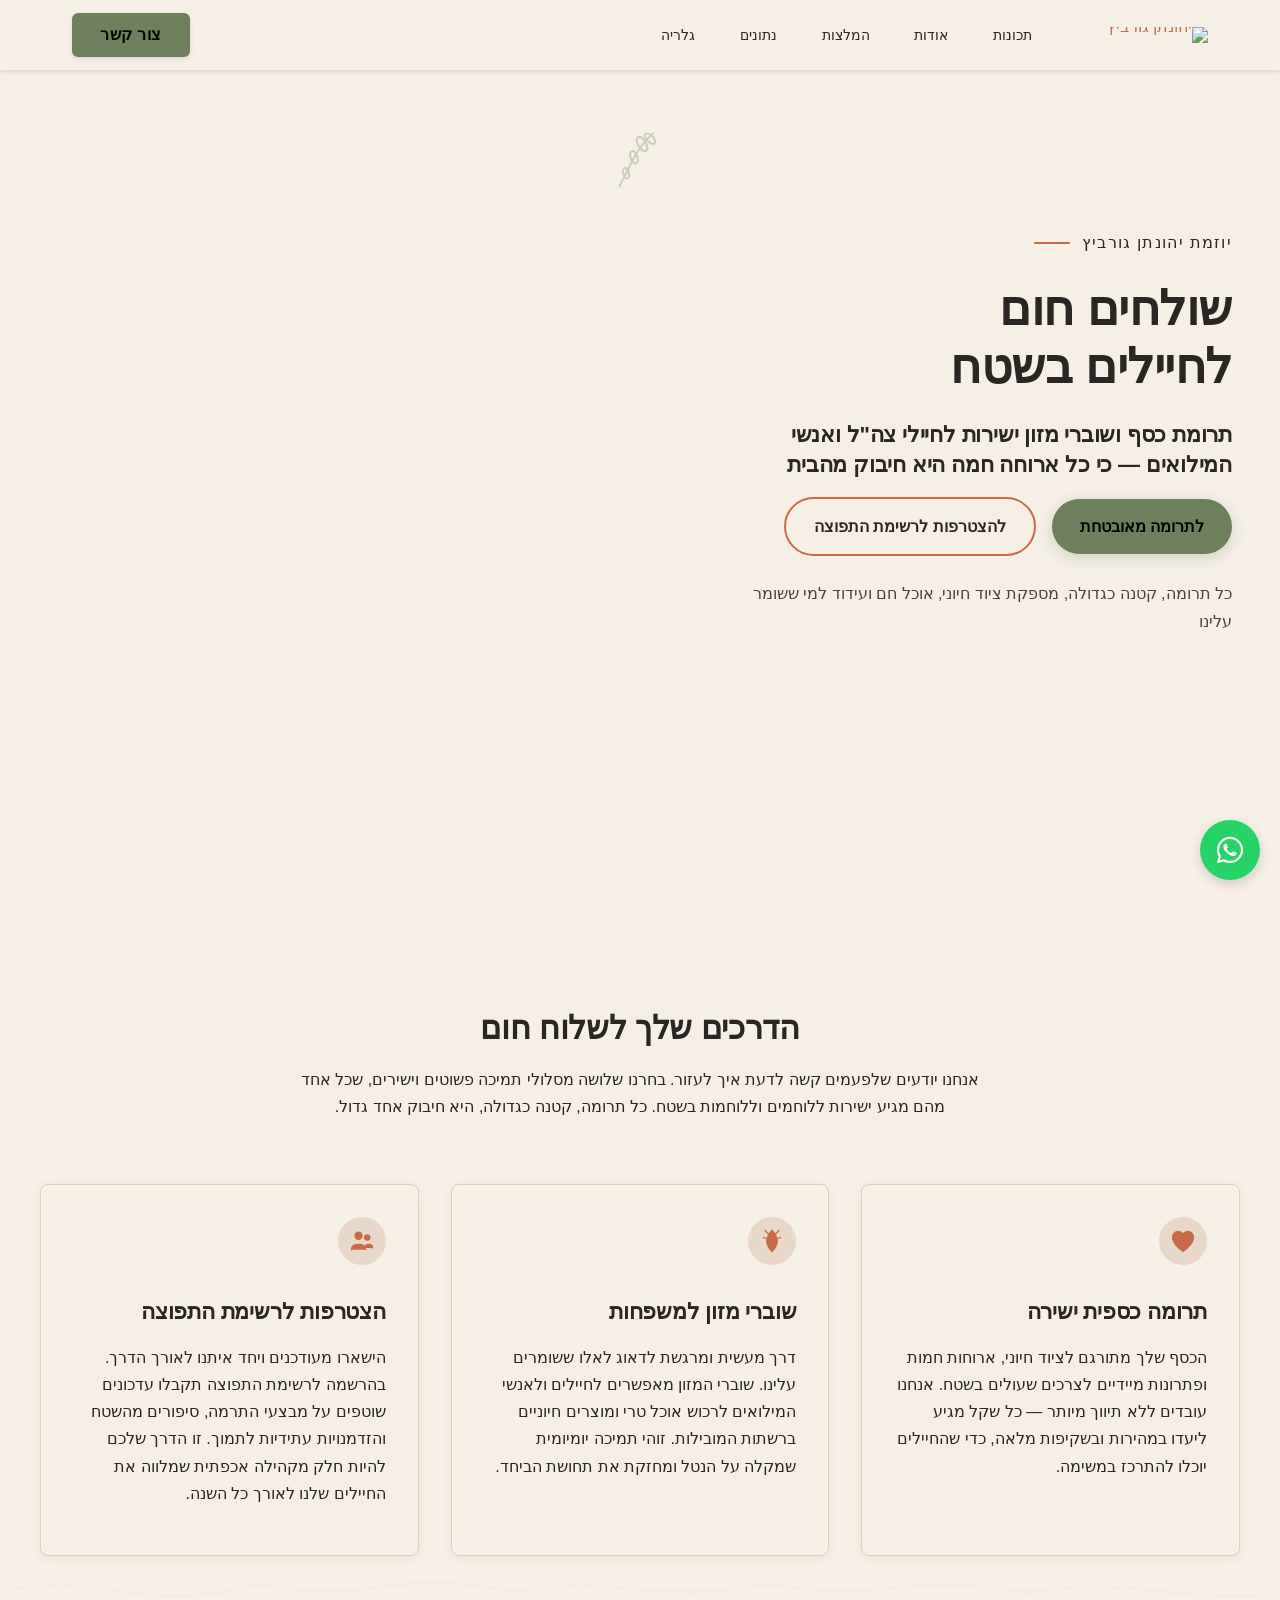
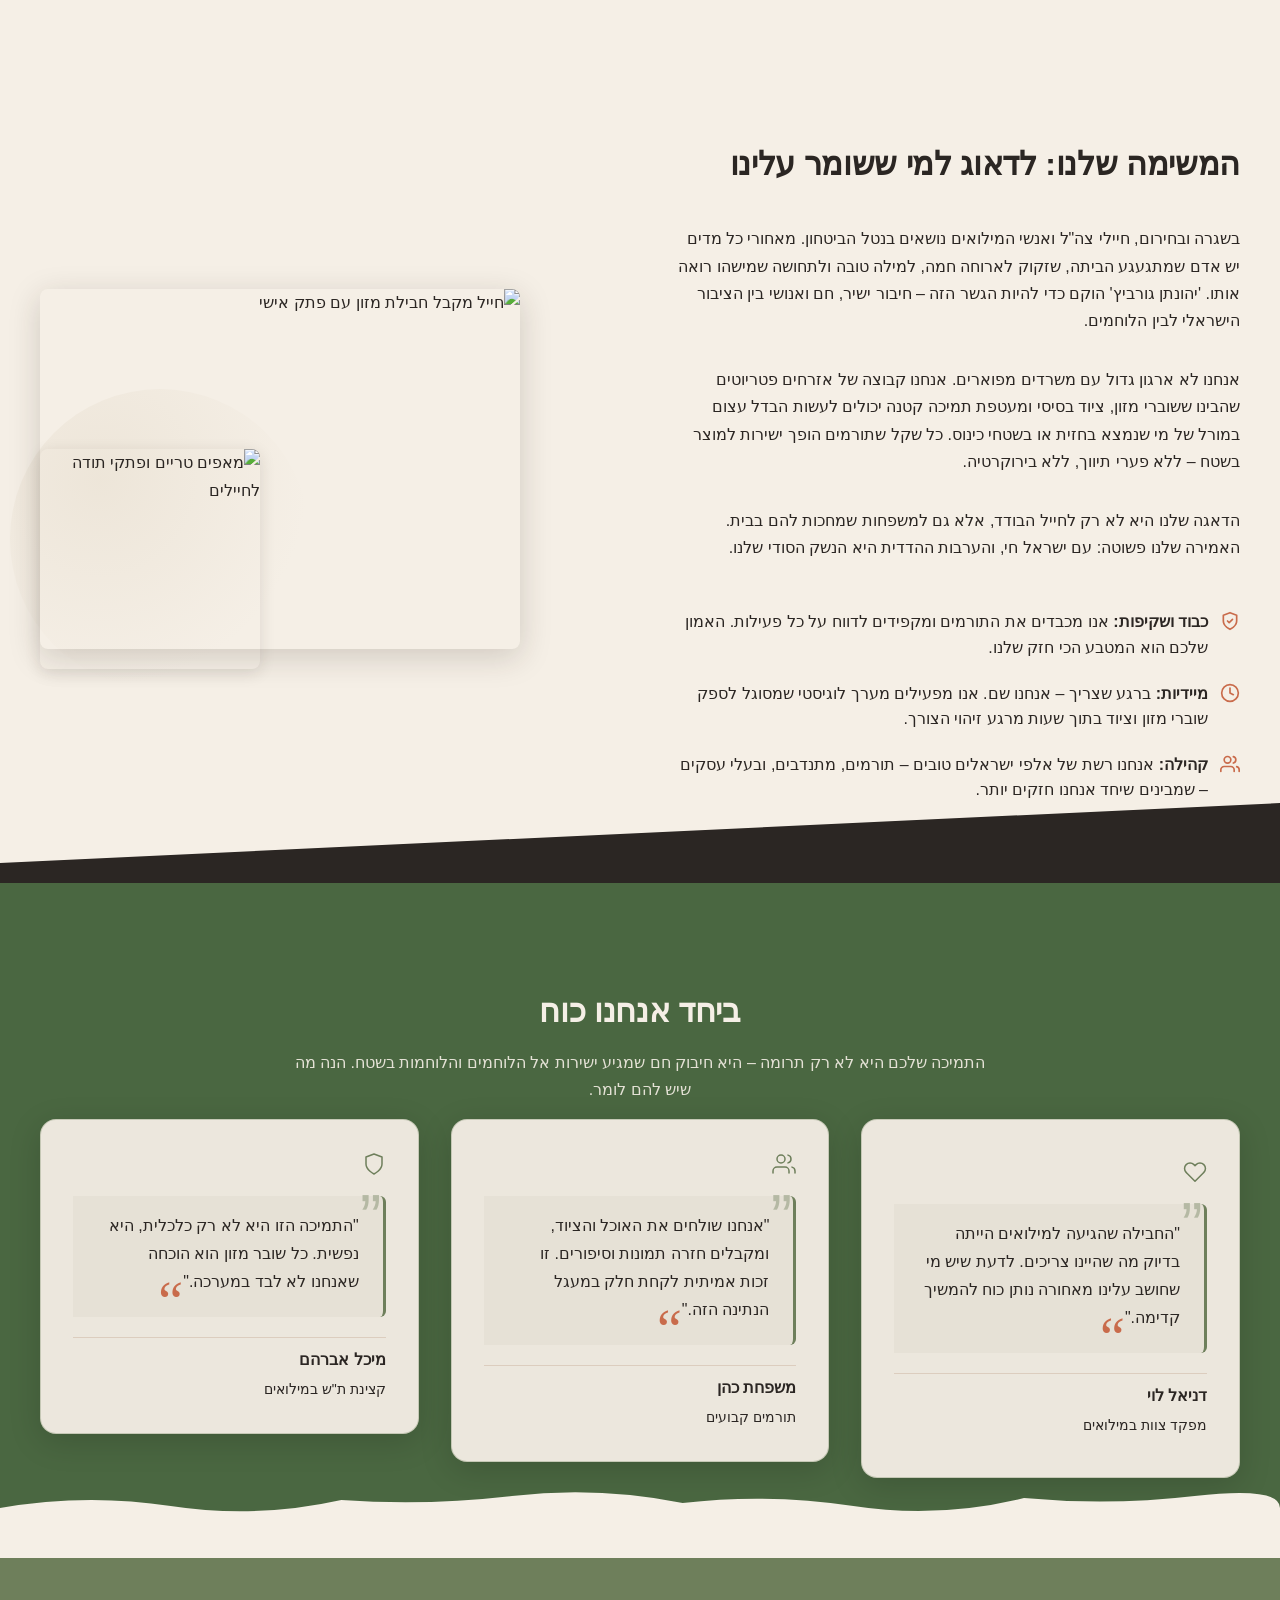
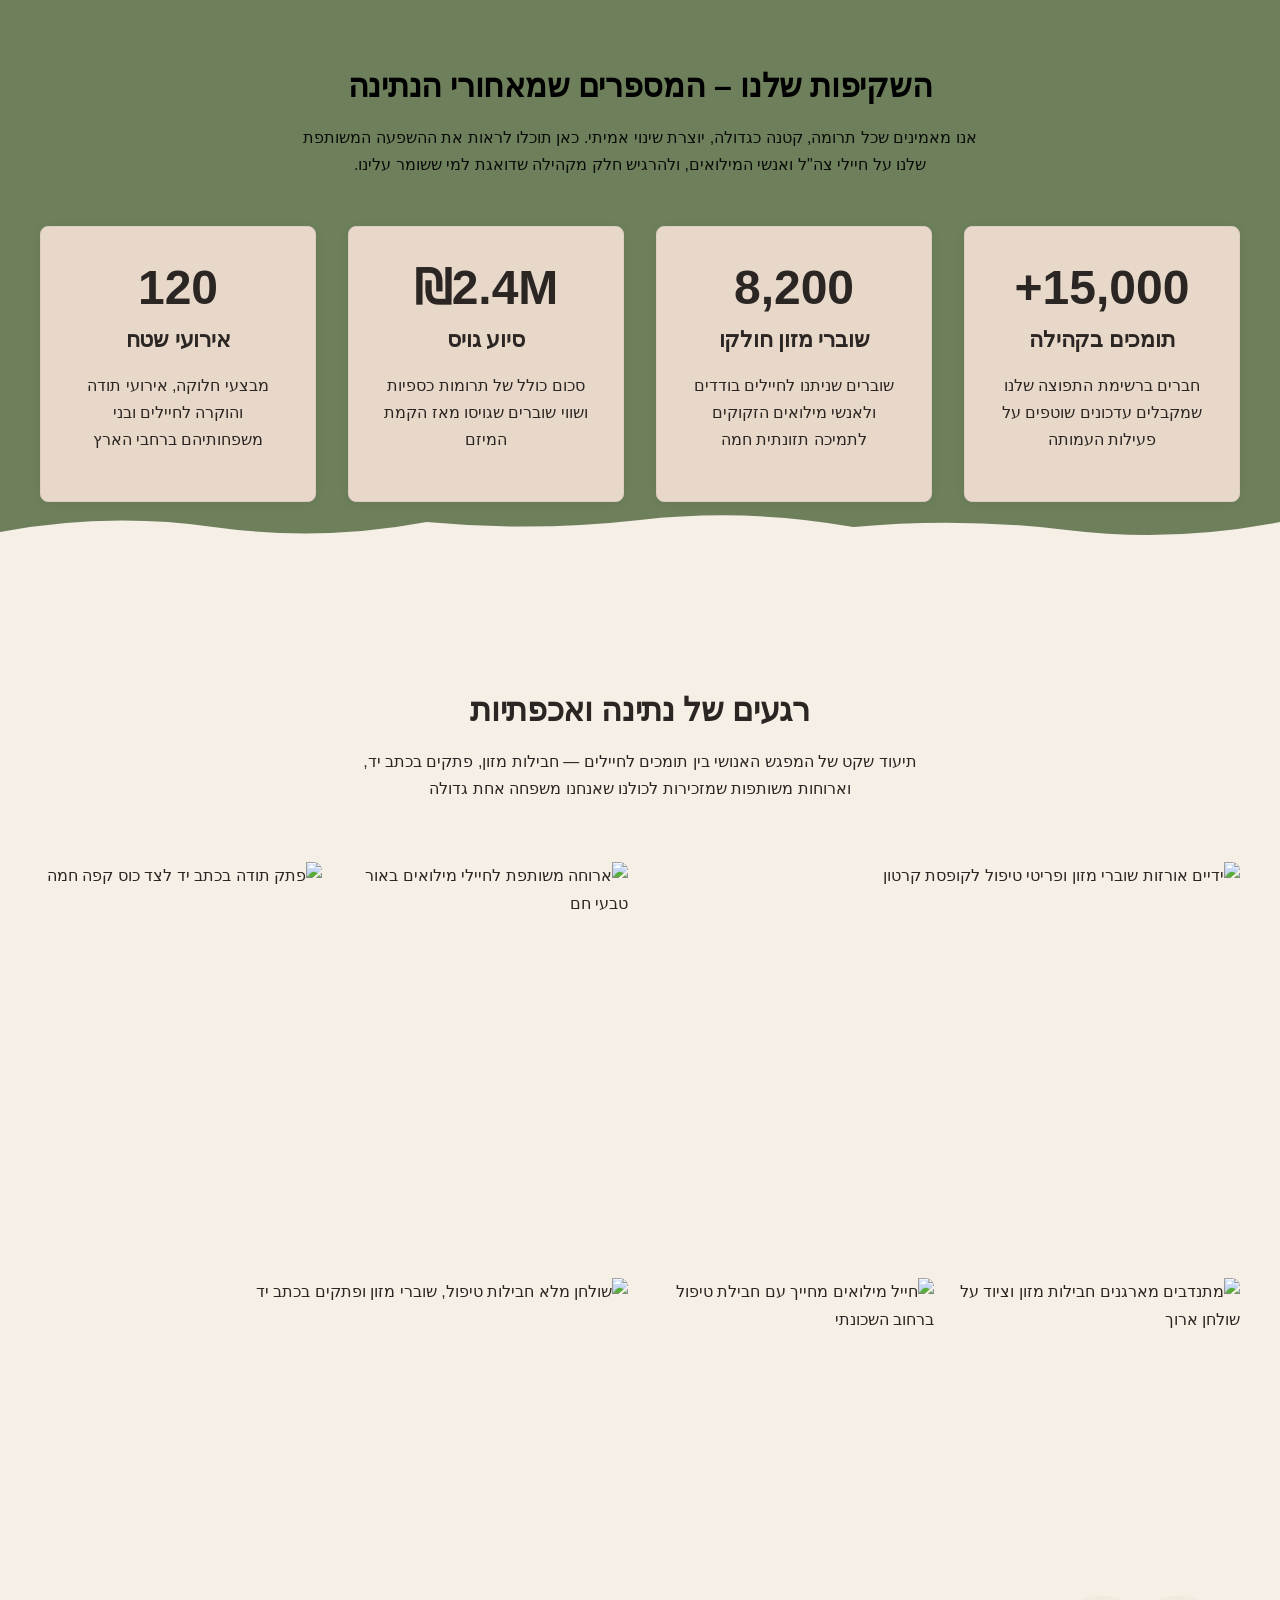
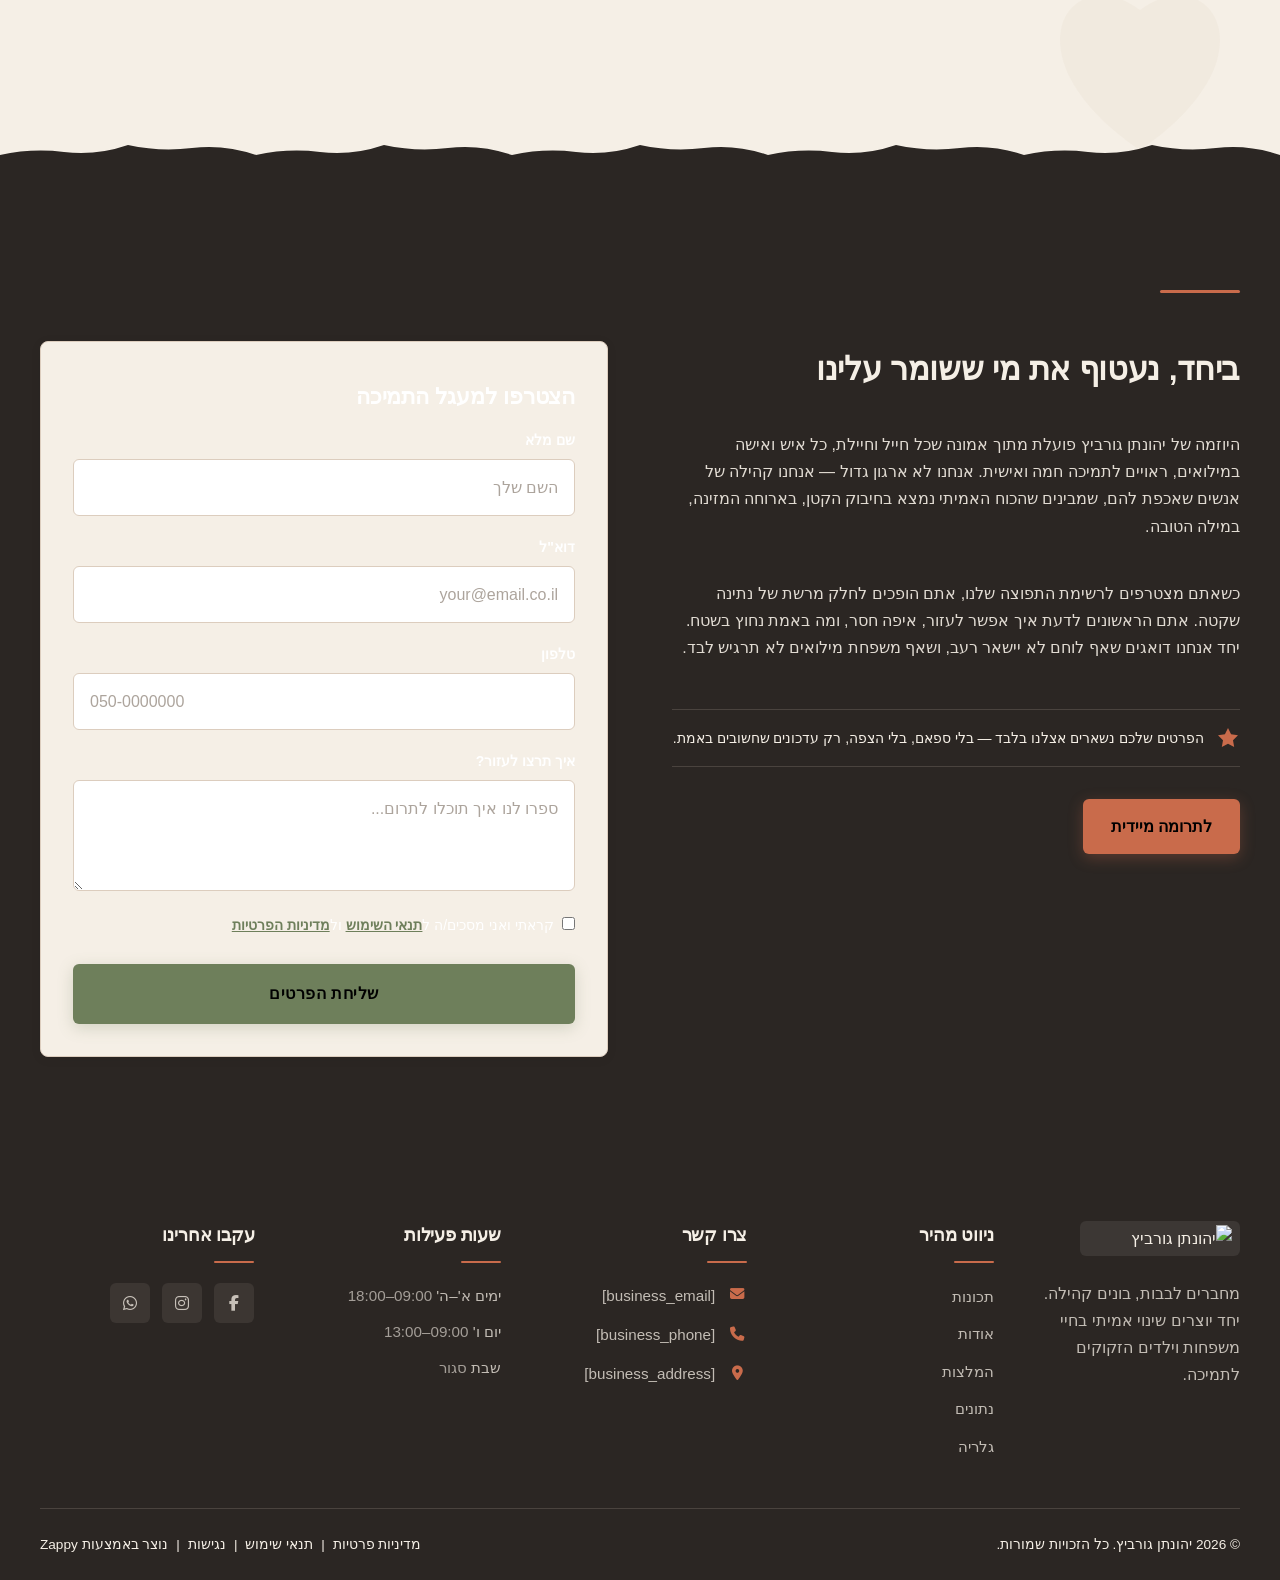
==== public/index.html @ 2ac57c5b "Initial website commit" ====
<!doctype html><html dir="rtl" lang="he"><head><meta charset="UTF-8"><meta content="width=device-width,initial-scale=1" name="viewport"><meta content="index, follow" name="robots"><title>תמכו בלוחמים שלנו עכשיו — יהונתן גורביץ</title><meta content="הצטרפו ליוזמת ההתנדבות הלאומית ותרמו כסף או שוברי מזון לחיילי צה״ל ולמילואימניקים. כל תרומה מחזקת את העורף הישראלי ומביאה תקווה בשטח. השאירו פרטים והפכו שותפים למעגל התמיכה." name="description"><meta content="nonprofit non profit, תרומה לחיילים, שוברי מזון לחיילים, תמיכה במילואים, nonprofits near me" name="keywords"><link href="/assets/favicon.ico" rel="icon" type="image/x-icon"><link href="/assets/favicon-16x16.png" rel="icon" type="image/png" sizes="16x16"><link href="/assets/favicon-32x32.png" rel="icon" type="image/png" sizes="32x32"><link href="/assets/favicon-48x48.png" rel="icon" type="image/png" sizes="48x48"><link href="/assets/favicon-192x192.png" rel="icon" type="image/png" sizes="192x192"><link href="/assets/favicon-512x512.png" rel="icon" type="image/png" sizes="512x512"><link href="/assets/apple-touch-icon.png" rel="apple-touch-icon"><script>!function(){"use strict";var t="4d21dcf7-0de3-4242-ae2d-ff16233bb963",e="https://api.zappy5.com/api/analytics/track",a=18e5,n=2592e6,o=!0,i=!0,r=!0;var s=function(){var e="zappy_visitor_"+t,a=null;try{if(a=localStorage.getItem(e)){var o=JSON.parse(a),i=Date.now();if(i-o.created<n)return o.lastSeen=i,localStorage.setItem(e,JSON.stringify(o)),o.id}}catch(t){console.warn("Zappy Analytics: LocalStorage not available")}var r="zv_"+Date.now()+"_"+Math.random().toString(36).substr(2,9);try{localStorage.setItem(e,JSON.stringify({id:r,created:Date.now(),lastSeen:Date.now()}))}catch(t){}return r}(),c=function(){var e="zappy_session_"+t,n=null;try{if(n=sessionStorage.getItem(e)){var o=JSON.parse(n),i=Date.now();if(i-o.timestamp<a)return o.timestamp=i,sessionStorage.setItem(e,JSON.stringify(o)),o.id}}catch(t){console.warn("Zappy Analytics: SessionStorage not available")}var r="zs_"+Date.now()+"_"+Math.random().toString(36).substr(2,9);try{sessionStorage.setItem(e,JSON.stringify({id:r,timestamp:Date.now()}))}catch(t){}return r}();function l(a,n){n=n||{};var o={website_id:t,event_type:a,page_path:window.location.pathname,referrer:document.referrer||"direct",visitor_id:s,session_id:c,metadata:n};if(navigator.sendBeacon){var i=new Blob([JSON.stringify(o)],{type:"application/json"});navigator.sendBeacon(e,i)}else fetch(e,{method:"POST",headers:{"Content-Type":"application/json"},body:JSON.stringify(o),keepalive:!0}).catch(function(t){console.warn("Zappy Analytics: Failed to track event",t)})}o&&l("pageview",{title:document.title,url:window.location.href}),i&&document.addEventListener("click",function(t){var e=t.target;if("BUTTON"===e.tagName||e.closest("button")){var a="BUTTON"===e.tagName?e:e.closest("button");l("click",{element:"button",text:a.textContent.trim().substring(0,100),id:a.id||null,class:a.className||null})}else if("A"===e.tagName||e.closest("a")){var n="A"===e.tagName?e:e.closest("a");l("navigation",{element:"link",text:n.textContent.trim().substring(0,100),href:n.href,external:n.hostname!==window.location.hostname})}},!0),r&&document.addEventListener("submit",function(t){var e=t.target;l("form_submit",{form_id:e.id||null,form_name:e.name||null,form_action:e.action||null,form_method:e.method||"GET"})},!0);var d=Date.now();window.addEventListener("beforeunload",function(){l("page_unload",{time_on_page:Math.floor((Date.now()-d)/1e3),page_path:window.location.pathname})}),window.zappyAnalytics={track:l,getVisitorId:function(){return s},getSessionId:function(){return c}}}()</script><meta content="תמכו בלוחמים שלנו עכשיו — יהונתן גורביץ" property="og:title"><meta content="הצטרפו ליוזמת ההתנדבות הלאומית ותרמו כסף או שוברי מזון לחיילי צה״ל ולמילואימניקים. כל תרומה מחזקת את העורף הישראלי ומביאה תקווה בשטח. השאירו פרטים והפכו שותפים למעגל התמיכה." property="og:description"><meta content="summary_large_image" name="twitter:card"><meta content="תמכו בלוחמים שלנו עכשיו — יהונתן גורביץ" name="twitter:title"><meta content="הצטרפו ליוזמת ההתנדבות הלאומית ותרמו כסף או שוברי מזון לחיילי צה״ל ולמילואימניקים. כל תרומה מחזקת את העורף הישראלי ומביאה תקווה בשטח. השאירו פרטים והפכו שותפים למעגל התמיכה." name="twitter:description"><meta content="website" property="og:type"><meta content="he_IL" property="og:locale"><link href="https://cdnjs.cloudflare.com/ajax/libs/font-awesome/6.4.0/css/all.min.css" rel="stylesheet"><style>.skip-link{position:absolute;top:0;left:0;transform:translateY(-200%);padding:12px 18px;background:var(--bg-dark,#1a1a1a);color:var(--text-light,#fff);font-weight:600;border-radius:0 0 8px 0;z-index:10000}.skip-link:focus{transform:none;outline:2px solid var(--ring,#fff);outline-offset:2px}:focus-visible{outline:2px solid var(--ring,currentColor);outline-offset:3px}</style><link href="/assets/favicon.ico" rel="icon" type="image/x-icon"><link href="/assets/favicon-16x16.png" rel="icon" type="image/png" sizes="16x16"><link href="/assets/favicon-32x32.png" rel="icon" type="image/png" sizes="32x32"><link href="/assets/favicon-48x48.png" rel="icon" type="image/png" sizes="48x48"><link href="/assets/favicon-192x192.png" rel="icon" type="image/png" sizes="192x192"><link href="/assets/favicon-512x512.png" rel="icon" type="image/png" sizes="512x512"><link href="/assets/apple-touch-icon.png" rel="apple-touch-icon"><link href="https://cdn.jsdelivr.net/npm/vanilla-cookieconsent@3/dist/cookieconsent.css" rel="stylesheet"><script src="https://cdn.jsdelivr.net/npm/vanilla-cookieconsent@3/dist/cookieconsent.umd.js"></script><script src="https://cdn.jsdelivr.net/gh/mickidum/acc_toolbar/acctoolbar/acctoolbar.min.js"></script><link href="/styles.css" rel="stylesheet"><script>window.ZAPPY_WEBSITE_ID="4d21dcf7-0de3-4242-ae2d-ff16233bb963",window.ZAPPY_API_BASE="https://api.zappy5.com"</script><style id="zappy-dropdown-submenu-styles">#navMenu li:has(.sub-menu),.nav-menu li:has(.sub-menu),.navbar li:has(.sub-menu),nav li:has(.sub-menu){position:relative}#navMenu .sub-menu,.nav-menu .sub-menu,.navbar .sub-menu,nav .sub-menu{display:block!important;position:absolute!important;top:100%;left:0;min-width:220px;background:#fff;border-radius:8px;box-shadow:0 8px 25px rgba(0,0,0,.15);padding:8px 0;opacity:0;visibility:hidden;transform:translateY(10px);transition:all .3s ease;z-index:1000;list-style:none;pointer-events:none}#navMenu li:hover>.sub-menu,.nav-menu li:hover>.sub-menu,.navbar li:hover>.sub-menu,nav li:hover>.sub-menu{opacity:1!important;visibility:visible!important;transform:translateY(0)!important;pointer-events:auto!important}.sub-menu li{list-style:none;margin:0;padding:0}.sub-menu a{display:block!important;padding:10px 16px!important;color:var(--text-dark,#333)!important;font-weight:500;text-decoration:none;white-space:nowrap;transition:background-color .2s}.sub-menu .zappy-nav-child>a{padding-left:28px!important;font-size:.9em!important;opacity:.85!important}[dir=rtl] .sub-menu .zappy-nav-child>a,html[lang=ar] .sub-menu .zappy-nav-child>a,html[lang=he] .sub-menu .zappy-nav-child>a{padding-left:10px!important;padding-right:28px!important}.sub-menu .zappy-nav-parent>a{font-weight:600!important}.sub-menu a:hover{background-color:#f5f5f5}[dir=rtl] .nav-menu .sub-menu,[dir=rtl] .navbar .sub-menu,[dir=rtl] nav .sub-menu,html[lang=ar] .nav-menu .sub-menu,html[lang=ar] .navbar .sub-menu,html[lang=ar] nav .sub-menu,html[lang=he] .nav-menu .sub-menu,html[lang=he] .navbar .sub-menu,html[lang=he] nav .sub-menu{left:auto!important;right:0!important}.sub-menu:empty,.sub-menu:not(:has(li)):not(:has(> a)),.sub-menu:not(:has(li:not(.zappy-hidden-menu-item))):not(:has(> a)){display:none!important;opacity:0!important;visibility:hidden!important;pointer-events:none!important}li:has(.menu-group-title):hover>.sub-menu{opacity:1!important;visibility:visible!important;transform:translateY(0)!important;pointer-events:auto!important}#navMenu>li>.menu-group-title,.nav-menu>li>.menu-group-title{display:inline-block;padding:.5rem 1rem;cursor:default;user-select:none}@media (max-width:768px){#navMenu .sub-menu,.nav-menu .sub-menu,.navbar .sub-menu,nav .sub-menu{position:static!important;transform:none!important;box-shadow:none!important;background:0 0!important;max-height:0;overflow:hidden;opacity:0;visibility:hidden;transition:max-height .3s ease,opacity .3s ease;padding:0!important;border-radius:0!important}#navMenu .sub-menu.mobile-expanded,.nav-menu .sub-menu.mobile-expanded,.navbar .sub-menu.mobile-expanded{max-height:none!important;overflow-y:visible!important;opacity:1!important;visibility:visible!important;padding:8px 0 8px 16px!important}[dir=rtl] .sub-menu.mobile-expanded,html[lang=he] .sub-menu.mobile-expanded{padding:8px 16px 8px 0!important}#navMenu li:hover>.sub-menu,.nav-menu li:hover>.sub-menu,.navbar li:hover>.sub-menu,nav li:hover>.sub-menu{opacity:0;visibility:hidden;pointer-events:none}#navMenu li>.sub-menu.mobile-expanded,.nav-menu li>.sub-menu.mobile-expanded,.navbar li>.sub-menu.mobile-expanded,nav li>.sub-menu.mobile-expanded{opacity:1!important;visibility:visible!important;pointer-events:auto!important}#navMenu li:has(.sub-menu),.nav-menu li:has(.sub-menu),.navbar li:has(.sub-menu),nav li:has(.sub-menu){display:flex!important;flex-wrap:wrap!important;align-items:center!important;position:relative!important;min-height:44px!important}#navMenu li:has(.sub-menu)>a,.nav-menu li:has(.sub-menu)>a,.navbar li:has(.sub-menu)>a,nav li:has(.sub-menu)>a{flex:1!important;min-width:0!important}#navMenu li:has(.sub-menu)>.menu-group-title,.nav-menu li:has(.sub-menu)>.menu-group-title,.navbar li:has(.sub-menu)>.menu-group-title,nav li:has(.sub-menu)>.menu-group-title{flex:1!important;min-width:0!important;padding:0!important;line-height:inherit!important}#navMenu li:has(.sub-menu)>.sub-menu,.nav-menu li:has(.sub-menu)>.sub-menu,.navbar li:has(.sub-menu)>.sub-menu,nav li:has(.sub-menu)>.sub-menu{flex-basis:100%!important;width:100%!important}#navMenu li:has(.sub-menu)>a [class*=arrow],#navMenu li:has(.sub-menu)>a [class*=chevron],.nav-menu li:has(.sub-menu)>a .fa-angle-down,.nav-menu li:has(.sub-menu)>a .fa-chevron-down,.nav-menu li:has(.sub-menu)>a [class*=arrow],.nav-menu li:has(.sub-menu)>a [class*=chevron],nav li:has(.sub-menu)>a [class*=arrow],nav li:has(.sub-menu)>a [class*=chevron]{display:none!important;visibility:hidden!important}.mobile-submenu-toggle{display:flex!important;align-items:center!important;justify-content:center!important;width:44px!important;height:auto!important;background:0 0!important;border:none!important;cursor:pointer!important;color:var(--text-dark)!important;position:static!important;flex-shrink:0!important;align-self:stretch!important;z-index:2!important;padding:0!important;margin:0!important}.mobile-submenu-toggle::after{content:''!important;width:0!important;height:0!important;border-left:6px solid transparent!important;border-right:6px solid transparent!important;border-top:7px solid currentColor!important;transition:transform .3s ease!important}.mobile-submenu-toggle.expanded::after{transform:rotate(180deg)!important}.sub-menu a{padding:10px 0!important;display:block!important;color:var(--text-dark)!important;white-space:normal!important}.sub-menu .zappy-nav-child>a{padding-left:28px!important;font-size:.9em!important;opacity:.85!important}[dir=rtl] .sub-menu .zappy-nav-child>a,html[lang=ar] .sub-menu .zappy-nav-child>a,html[lang=he] .sub-menu .zappy-nav-child>a{padding-left:0!important;padding-right:28px!important}.sub-menu .zappy-nav-parent>a{font-weight:600!important}#navMenu.active,.nav-menu.active{max-width:100vw!important;overflow-x:hidden!important;box-sizing:border-box!important}.navbar .sub-menu li a,.zappy-products-dropdown .sub-menu a,nav.navbar .sub-menu li a{color:var(--text-dark)!important}}@media (min-width:769px){.mobile-submenu-toggle{display:none!important}}</style><style id="zappy-widget-visibility">html[dir=rtl] .whatsapp-float{right:20px!important;left:auto!important}html:not([dir]) .whatsapp-float,html[dir=ltr] .whatsapp-float{left:20px!important;right:auto!important}html[dir=rtl] #mic-access-tool-general-button,html[dir=rtl] #mic-init-access-tool #mic-access-tool-general-button,html[dir=rtl] #mic-init-access-tool .mic-access-tool-general-button,html[dir=rtl] ._access-icon,html[dir=rtl] .mic-access-tool-general-button{left:20px!important;right:auto!important}html:not([dir]) #mic-access-tool-general-button,html:not([dir]) #mic-init-access-tool #mic-access-tool-general-button,html:not([dir]) #mic-init-access-tool .mic-access-tool-general-button,html:not([dir]) ._access-icon,html:not([dir]) .mic-access-tool-general-button,html[dir=ltr] #mic-access-tool-general-button,html[dir=ltr] #mic-init-access-tool #mic-access-tool-general-button,html[dir=ltr] #mic-init-access-tool .mic-access-tool-general-button,html[dir=ltr] ._access-icon,html[dir=ltr] .mic-access-tool-general-button{right:20px!important;left:auto!important}@media (max-width:768px){.whatsapp-float{display:flex!important}}@media (min-width:769px){.whatsapp-float{display:flex!important}}@media (max-width:768px){#mic-access-tool-general-button,#mic-init-access-tool #mic-access-tool-general-button,#mic-init-access-tool .mic-access-tool-general-button,._access-icon,.mic-access-tool-general-button{display:flex!important;visibility:visible!important;opacity:1!important;pointer-events:auto!important}#mic-access-tool-box.opened-mic-access-tool,#mic-init-access-tool #mic-access-tool-box.opened-mic-access-tool,.mic-access-tool-box.opened-mic-access-tool{visibility:visible!important;opacity:1!important;pointer-events:auto!important}}@media (min-width:769px){#mic-access-tool-general-button,#mic-init-access-tool #mic-access-tool-general-button,#mic-init-access-tool .mic-access-tool-general-button,._access-icon,.mic-access-tool-general-button{display:flex!important;visibility:visible!important;opacity:1!important;pointer-events:auto!important}#mic-access-tool-box.opened-mic-access-tool,#mic-init-access-tool #mic-access-tool-box.opened-mic-access-tool,.mic-access-tool-box.opened-mic-access-tool{visibility:visible!important;opacity:1!important;pointer-events:auto!important}}</style></head><body><a href="#main" class="skip-link">דלג לתוכן הראשי</a><nav class="navbar" dir="rtl"><button class="mobile-toggle" aria-label="תפריט" id="mobileToggle"><svg viewBox="0 0 24 24" fill="none" height="24" width="24" class="hamburger-icon"><path d="M3 12h18M3 6h18M3 18h18" stroke="currentColor" stroke-linecap="round" stroke-width="2"/></svg> <svg viewBox="0 0 24 24" fill="none" height="24" width="24" class="close-icon" style="display:none"><path d="M18 6L6 18M6 6l12 12" stroke="currentColor" stroke-linecap="round" stroke-width="2"/></svg></button> <button class="phone-header-btn" aria-label="התקשר" data-phone><svg viewBox="0 0 24 24" fill="currentColor" height="20" width="20"><path d="M22 16.92v3a2 2 0 0 1-2.18 2 19.79 19.79 0 0 1-8.63-3.07 19.5 19.5 0 0 1-6-6 19.79 19.79 0 0 1-3.07-8.67A2 2 0 0 1 4.11 2h3a2 2 0 0 1 2 1.72 12.84 12.84 0 0 0 .7 2.81 2 2 0 0 1-.45 2.11L8.09 9.91a16 16 0 0 0 6 6l1.27-1.27a2 2 0 0 1 2.11-.45 12.84 12.84 0 0 0 2.81.7A2 2 0 0 1 22 16.92z"/></svg></button><div class="nav-container"><div class="nav-right-group"><div class="nav-brand"><a href="/" class="logo-link"><img alt="יהונתן גורביץ" src="/assets/site-----image-1.webp" class="logo"></a></div><ul class="nav-menu" id="navMenu"><li><a href="#features">תכונות</a></li><li><a href="#about">אודות</a></li><li><a href="#testimonials">המלצות</a></li><li><a href="#stats">נתונים</a></li><li><a href="#gallery">גלריה</a></li><li class="mobile-contact-link nav-cta-mobile-item"><a href="#contact" class="nav-cta-btn">צור קשר</a></li></ul></div><div class="nav-cta-container"><a href="#contact" class="nav-cta-btn">צור קשר</a></div></div></nav><script>window.addEventListener("load",function(){const e=document.querySelector(".navbar, nav, header");if(!e)return void console.log("[Navbar] Navbar element not found");let t=document.getElementById("mobileToggle")||document.querySelector(".mobile-toggle")||document.querySelector(".hamburger")||document.querySelector(".hamburger-menu")||document.querySelector(".menu-toggle")||document.querySelector(".burger-menu")||document.querySelector('[aria-label="Menu"]')||document.querySelector('[aria-label="תפריט"]');const o=document.querySelector(".phone-header-btn"),n=window.getComputedStyle(e);let r=n.backgroundColor;if(console.log("[Navbar] Initial navbar background:",r),"transparent"===r||"rgba(0, 0, 0, 0)"===r||r.startsWith("rgba")&&r.includes(", 0)")){const e=n.backgroundImage;if(e&&"none"!==e)console.log("[Navbar] Navbar has background image/gradient, using dark text"),r="rgb(240, 240, 240)";else{const e=window.getComputedStyle(document.body).backgroundColor;console.log("[Navbar] Navbar transparent, using body background:",e),r=e}}const a=r.match(/\d+/g);if(a&&a.length>=3){const e=(.299*parseInt(a[0])+.587*parseInt(a[1])+.114*parseInt(a[2]))/255;console.log("[Navbar] Mobile button colors preserved from Claude CSS (luminance:",e.toFixed(2)+")");const n=document.createElement("style");n.id="zappy-mobile-nav-fix";document.documentElement.lang;document.documentElement.dir,n.textContent='\n        /* Hide mobile buttons on desktop, show only on mobile */\n        @media (min-width: 769px) {\n          .mobile-toggle,\n          .phone-header-btn {\n            display: none !important;\n          }\n        }\n        \n        /* Show and position mobile buttons correctly on mobile */\n        @media (max-width: 768px) {\n          .navbar,\n          nav.navbar {\n            min-height: 70px !important;\n          }\n\n          .mobile-toggle,\n          .phone-header-btn {\n            position: absolute !important;\n            top: 0 !important;\n            bottom: 0 !important;\n            margin-top: auto !important;\n            margin-bottom: auto !important;\n            transform: none !important;\n            z-index: 1001 !important;\n            display: flex !important;\n            align-items: center !important;\n            justify-content: center !important;\n            width: 36px !important;\n            height: 36px !important;\n            border-radius: 50% !important;\n            border: none !important;\n            cursor: pointer !important;\n            padding: 6px !important;\n            background: none !important;\n            color: var(--nav-text, var(--text-dark)) !important;\n            touch-action: manipulation !important;\n            -webkit-tap-highlight-color: transparent !important;\n          }\n\n          html[data-zappy-site-type="ecommerce"] .phone-header-btn,\n          body[data-zappy-site-type="ecommerce"] .phone-header-btn,\n          html[data-zappy-site-type="ecommerce"] header .phone-header-btn,\n          html[data-zappy-site-type="ecommerce"] nav .phone-header-btn {\n            display: none !important;\n            visibility: hidden !important;\n            width: 0 !important;\n            height: 0 !important;\n            min-width: 0 !important;\n            overflow: hidden !important;\n          }\n          \n          /* LTR positioning (default): hamburger LEFT, phone RIGHT */\n          html:not([dir="rtl"]):not([lang="he"]):not([lang="ar"]) .mobile-toggle,\n          html[dir="ltr"] .mobile-toggle {\n            left: 12px !important;\n            right: auto !important;\n          }\n          html:not([dir="rtl"]):not([lang="he"]):not([lang="ar"]) .phone-header-btn,\n          html[dir="ltr"] .phone-header-btn {\n            right: 12px !important;\n            left: auto !important;\n          }\n          \n          /* RTL positioning: hamburger RIGHT, phone LEFT */\n          html[dir="rtl"] .mobile-toggle,\n          html[lang="he"] .mobile-toggle,\n          html[lang="ar"] .mobile-toggle {\n            right: 12px !important;\n            left: auto !important;\n          }\n          html[dir="rtl"] .phone-header-btn,\n          html[lang="he"] .phone-header-btn,\n          html[lang="ar"] .phone-header-btn {\n            left: 12px !important;\n            right: auto !important;\n          }\n          \n          /* CRITICAL: Ensure nav-container has min-height on mobile */\n          /* All children are positioned absolutely/fixed on mobile, so height:auto collapses to 0 */\n          .nav-container {\n            min-height: 70px !important;\n            position: relative !important;\n          }\n          \n          /* Ensure SVG icons are properly sized and inherit color */\n          .mobile-toggle svg,\n          .phone-header-btn svg {\n            width: 24px !important;\n            height: 24px !important;\n            /* Don\'t force display - let JavaScript control hamburger/close toggle */\n          }\n          \n          /* Reset nav-cta-container on mobile - remove desktop box-shadow/padding */\n          /* that creates a visible ghost box when CTA button is hidden */\n          .nav-cta-container {\n            box-shadow: none !important;\n            padding: 0 !important;\n          }\n          \n          /* Hide nav-cta-container entirely on mobile when there\'s no lang-switcher */\n          /* (only the CTA button is inside, and it\'s hidden on mobile) */\n          .nav-cta-container:not(:has(.lang-switcher)) {\n            display: none !important;\n          }\n          \n          /* CRITICAL: Prevent hero image fade gradient from bleeding over headline text */\n          /* The .image-fade-gradient has bottom: -30px (extends below parent) */\n          /* On mobile stacked layout, this overlaps the h1 text below the image */\n          .hero-image-column {\n            overflow: hidden !important;\n          }\n          .image-fade-gradient {\n            bottom: 0 !important;\n          }\n          \n          /* Hide desktop language switcher on mobile - hamburger menu handles it */\n          /* High specificity to override stored CSS */\n          .lang-switcher,\n          .nav-cta-container .lang-switcher,\n          .nav-container .lang-switcher,\n          .navbar .lang-switcher,\n          .navbar .nav-cta-container .lang-switcher {\n            display: none !important;\n          }\n        }\n      ';const r=document.getElementById("zappy-mobile-nav-fix");r&&r.remove(),document.head.appendChild(n),console.log("[Navbar] Critical CSS injected for mobile nav positioning");const i=window.innerWidth<=768;if(t){const e=t.querySelector(".hamburger-icon"),o=t.querySelector(".close-icon");e&&(e.style.setProperty("width","24px","important"),e.style.setProperty("height","24px","important"),e.style.setProperty("display","block","important")),o&&(o.style.setProperty("width","24px","important"),o.style.setProperty("height","24px","important"),o.style.setProperty("display","none","important")),i?(t.style.setProperty("position","absolute","important"),t.style.setProperty("top","0","important"),t.style.setProperty("bottom","0","important"),t.style.setProperty("margin-top","auto","important"),t.style.setProperty("margin-bottom","auto","important"),t.style.setProperty("transform","none","important"),t.style.setProperty("z-index","1001","important"),t.style.removeProperty("left"),t.style.removeProperty("right"),console.log("[Navbar] Mobile toggle positioning applied (mobile viewport)")):(t.style.removeProperty("position"),t.style.removeProperty("top"),t.style.removeProperty("transform"),t.style.removeProperty("z-index"),t.style.removeProperty("left"),t.style.removeProperty("right"),console.log("[Navbar] Desktop viewport - cleared mobile toggle inline positioning"))}if(o){const e=o.querySelector("svg");e&&(e.style.width="24px",e.style.height="24px",e.setAttribute("width","24"),e.setAttribute("height","24")),i?(o.style.setProperty("position","absolute","important"),o.style.setProperty("top","0","important"),o.style.setProperty("bottom","0","important"),o.style.setProperty("margin-top","auto","important"),o.style.setProperty("margin-bottom","auto","important"),o.style.setProperty("transform","none","important"),o.style.setProperty("z-index","1001","important"),o.style.removeProperty("left"),o.style.removeProperty("right"),console.log("[Navbar] Phone button positioning applied (mobile viewport)")):(o.style.removeProperty("position"),o.style.removeProperty("top"),o.style.removeProperty("transform"),o.style.removeProperty("z-index"),o.style.removeProperty("left"),o.style.removeProperty("right"),console.log("[Navbar] Desktop viewport - cleared phone button inline positioning"))}}else console.log("[Navbar] Could not parse background color:",r);t=document.getElementById("mobileToggle")||document.querySelector(".mobile-toggle")||document.querySelector(".hamburger")||document.querySelector(".hamburger-menu")||document.querySelector(".menu-toggle")||document.querySelector(".burger-menu")||document.querySelector('[aria-label="Menu"]')||document.querySelector('[aria-label="תפריט"]');const i=document.getElementById("navMenu")||document.querySelector(".nav-menu")||document.querySelector(".nav-links")||document.querySelector("nav ul:not(.submenu)");if(!t||!i)return void console.log("[Navbar] Mobile toggle or menu not found:",{toggle:!!t,menu:!!i});i.id||(i.id="navMenu"),console.log("[Navbar] Initializing mobile menu...");const l=t.cloneNode(!0);t.parentNode.replaceChild(l,t);var s=0;function p(e){var t=Date.now();t-s<300||(s=t,function(e){e.preventDefault(),e.stopPropagation();const t=l.querySelector(".hamburger-icon"),o=l.querySelector(".close-icon");i.classList.contains("active")?(i.classList.remove("active"),t&&t.style.setProperty("display","block","important"),o&&o.style.setProperty("display","none","important"),document.body.style.overflow="",document.body.classList.remove("menu-open"),console.log("[Navbar] Menu closed")):(i.classList.add("active"),t&&t.style.setProperty("display","none","important"),o&&o.style.setProperty("display","block","important"),document.body.style.overflow="hidden",document.body.classList.add("menu-open"),console.log("[Navbar] Menu opened"))}(e))}l.addEventListener("click",p),l.addEventListener("touchend",p),document.addEventListener("keydown",function(e){if(("Escape"===e.key||"Esc"===e.key)&&i.classList.contains("active")){const e=l.querySelector(".hamburger-icon"),t=l.querySelector(".close-icon");i.classList.remove("active"),e&&e.style.setProperty("display","block","important"),t&&t.style.setProperty("display","none","important"),document.body.style.overflow="",document.body.classList.remove("menu-open"),console.log("[Navbar] Menu closed (Escape)")}}),i.querySelectorAll("a").forEach(function(e){e.addEventListener("click",function(){if("#"===this.getAttribute("href"))return;const e=l.querySelector(".hamburger-icon"),t=l.querySelector(".close-icon");i.classList.remove("active"),e&&e.style.setProperty("display","block","important"),t&&t.style.setProperty("display","none","important"),document.body.style.overflow="",document.body.classList.remove("menu-open"),console.log("[Navbar] Menu closed (link clicked)")})});var m=i.querySelectorAll(".dropdown-toggle");m.forEach(function(e){e.addEventListener("click",function(e){e.preventDefault(),e.stopPropagation();var t=this.closest(".nav-dropdown");t&&(t.parentNode.querySelectorAll(".nav-dropdown.open").forEach(function(e){e!==t&&e.classList.remove("open")}),t.classList.toggle("open"),console.log("[Navbar] Dropdown toggled:",t.classList.contains("open")?"open":"closed"))})}),document.addEventListener("click",function(e){e.target.closest(".nav-dropdown")||document.querySelectorAll(".nav-dropdown.open").forEach(function(e){e.classList.remove("open")})}),console.log("[Navbar] Dropdown handlers initialized for "+m.length+" dropdowns"),o&&o.addEventListener("click",function(){const e=document.querySelectorAll('a[href^="tel:"]'),t=e.length>0?e[0].getAttribute("href").replace("tel:",""):"[business_phone]";window.location.href="tel:"+t,console.log("[Navbar] Phone button clicked")}),console.log("[Navbar] Mobile menu initialized successfully")})</script><main id="main"><section class="index-hero-section" data-band-index="0" data-layout-spec="בית-hero" id="hero" data-hero-treatment="fade-bleed" data-hero-type="fullscreen-scrim" style="--hero-fade-color:var(--bg-light)"><img alt="חיילי מילואים מקבלים חבילת מזון חמה בשדה" src="/assets/site-index-hero-image-1.webp" data-context="A warm, cinematic, full-bleed photograph showing a quiet, authentic moment of Israeli reservists receiving food support or a care package exchange in a sunlit outdoor setting. The human subjects are positioned toward the right side (end side in RTL) of the frame, with soft natural light and earthy tones conveying dignity and human connection." data-placeholder="index-hero-image-1" height="600" loading="eager" width="1200" class="hero-fade-img" data-hero-bg="true" fetchpriority="high"><div class="hero-fade-content"><p class="hero-eyebrow">יוזמת יהונתן גורביץ</p><h1 class="display-xl">שולחים חום<br>לחיילים בשטח</h1><h3 class="hero-subtitle">תרומת כסף ושוברי מזון ישירות לחיילי צה"ל ואנשי המילואים — כי כל ארוחה חמה היא חיבוק מהבית</h3><div class="hero-cta-row"><a href="#" class="btn-primary">לתרומה מאובטחת</a> <a href="#" class="btn-secondary">להצטרפות לרשימת התפוצה</a></div><p class="hero-micro-copy">כל תרומה, קטנה כגדולה, מספקת ציוד חיוני, אוכל חם ועידוד למי ששומר עלינו</p></div><div class="hero-divider-wrapper"><svg viewBox="0 0 1200 80" xmlns="http://www.w3.org/2000/svg" preserveAspectRatio="none" aria-hidden="true" data-no-icon-edit="true"><defs><linearGradient id="heroDividerGrad" x1="0%" x2="0%" y1="0%" y2="100%"><stop offset="0%" stop-color="#E8DFD0"/><stop offset="100%" stop-color="#F5EFE6"/></linearGradient></defs><path d="M0,80 L0,35 Q80,28 160,38 T320,32 Q400,40 480,30 T640,38 Q720,32 800,40 T960,30 Q1040,38 1120,32 T1200,38 L1200,80 Z" fill="var(--bg-light)"/></svg></div><div class="hero-olive-branch" aria-hidden="true"><svg viewBox="0 0 60 60" fill="none" xmlns="http://www.w3.org/2000/svg" opacity="0.6" stroke="var(--primary)" stroke-linecap="round" stroke-linejoin="round" stroke-width="1.5"><path d="M50,10 Q40,20 35,30 Q30,40 25,50"/><ellipse cx="42" cy="18" rx="3" ry="6" transform="rotate(-30 42 18)"/><ellipse cx="36" cy="28" rx="2.5" ry="5" transform="rotate(-20 36 28)"/><ellipse cx="30" cy="40" rx="2" ry="4" transform="rotate(-15 30 40)"/><ellipse cx="48" cy="14" rx="2.5" ry="5" transform="rotate(-45 48 14)"/></svg></div></section><section class="index-features-section" data-band-index="1" data-layout-spec="בית-features" id="features"><div class="index-features-section__container"><div class="index-features-section__header"><h2 class="index-features-section__title">הדרכים שלך לשלוח חום</h2><p class="index-features-section__subtitle">אנחנו יודעים שלפעמים קשה לדעת איך לעזור. בחרנו שלושה מסלולי תמיכה פשוטים וישירים, שכל אחד מהם מגיע ישירות ללוחמים וללוחמות בשטח. כל תרומה, קטנה כגדולה, היא חיבוק אחד גדול.</p></div><div class="index-features-section__grid"><article class="index-features-section__card"><div class="index-features-section__card-icon"><svg viewBox="0 0 32 32" fill="none" data-element-type="icon" data-icon-type="svg" xmlns="http://www.w3.org/2000/svg"><path d="M16 28C16 28 4 20 4 12C4 8 7 5 10.5 5C12.8 5 14.8 6.2 16 7.8C17.2 6.2 19.2 5 21.5 5C25 5 28 8 28 12C28 20 16 28 16 28Z" stroke="var(--accent)" stroke-linecap="round" stroke-width="1.5" fill="var(--accent)" stroke-linejoin="round"/></svg></div><h3 class="index-features-section__card-title">תרומה כספית ישירה</h3><p class="index-features-section__card-text">הכסף שלך מתורגם לציוד חיוני, ארוחות חמות ופתרונות מיידיים לצרכים שעולים בשטח. אנחנו עובדים ללא תיווך מיותר — כל שקל מגיע ליעדו במהירות ובשקיפות מלאה, כדי שהחיילים יוכלו להתרכז במשימה.</p></article><article class="index-features-section__card"><div class="index-features-section__card-icon"><svg viewBox="0 0 32 32" fill="none" data-element-type="icon" data-icon-type="svg" xmlns="http://www.w3.org/2000/svg"><path d="M16 4C16 4 10 10 10 16C10 22 16 28 16 28C16 28 22 22 22 16C22 10 16 4 16 4Z" stroke="var(--accent)" stroke-linecap="round" stroke-width="1.5" fill="var(--accent)" stroke-linejoin="round"/><path d="M16 4L16 28" stroke="var(--accent)" stroke-linecap="round" stroke-width="1.5"/><path d="M12 8L8 4" stroke="var(--accent)" stroke-linecap="round" stroke-width="1.5"/><path d="M20 8L24 4" stroke="var(--accent)" stroke-linecap="round" stroke-width="1.5"/><path d="M12 14L6 12" stroke="var(--accent)" stroke-linecap="round" stroke-width="1.5"/><path d="M20 14L26 12" stroke="var(--accent)" stroke-linecap="round" stroke-width="1.5"/></svg></div><h3 class="index-features-section__card-title">שוברי מזון למשפחות</h3><p class="index-features-section__card-text">דרך מעשית ומרגשת לדאוג לאלו ששומרים עלינו. שוברי המזון מאפשרים לחיילים ולאנשי המילואים לרכוש אוכל טרי ומוצרים חיוניים ברשתות המובילות. זוהי תמיכה יומיומית שמקלה על הנטל ומחזקת את תחושת הביחד.</p></article><article class="index-features-section__card"><div class="index-features-section__card-icon"><svg viewBox="0 0 32 32" fill="none" data-element-type="icon" data-icon-type="svg" xmlns="http://www.w3.org/2000/svg"><circle cx="12" cy="10" r="4" fill="var(--accent)" stroke="var(--accent)" stroke-width="1.5"/><circle cx="22" cy="12" r="3" fill="var(--accent)" stroke="var(--accent)" stroke-width="1.5"/><path d="M4 26C4 22 7 20 12 20C17 20 20 22 20 26" stroke="var(--accent)" stroke-linecap="round" stroke-width="1.5" fill="var(--accent)"/><path d="M19 24C19 21 21 20 24 20C27 20 28 21 28 24" stroke="var(--accent)" stroke-linecap="round" stroke-width="1.5" fill="var(--accent)"/></svg></div><h3 class="index-features-section__card-title">הצטרפות לרשימת התפוצה</h3><p class="index-features-section__card-text">הישארו מעודכנים ויחד איתנו לאורך הדרך. בהרשמה לרשימת התפוצה תקבלו עדכונים שוטפים על מבצעי התרמה, סיפורים מהשטח והזדמנויות עתידיות לתמוך. זו הדרך שלכם להיות חלק מקהילה אכפתית שמלווה את החיילים שלנו לאורך כל השנה.</p></article></div></div><div class="index-features-section__divider-wrapper" aria-hidden="true"><svg viewBox="0 0 1200 80" xmlns="http://www.w3.org/2000/svg" preserveAspectRatio="none" aria-hidden="true" data-no-icon-edit="true"><defs><filter height="120%" id="torn-shadow" width="110%" x="-5%" y="-10%"><feDropShadow dx="0" dy="3" flood-color="#000000" flood-opacity="0.08" stdDeviation="4"/></filter></defs><path d="M0,80 L0,35 Q60,28 120,38 T240,30 Q300,42 360,32 T480,38 Q540,28 600,35 T720,30 Q780,40 840,33 T960,38 Q1020,28 1080,36 T1200,40 L1200,80 Z" fill="var(--bg-light)" filter="url(#torn-shadow)"/></svg></div></section><section class="index-about-section" data-band-index="2" data-layout-spec="בית-about" id="about"><div class="index-about-section__container"><div class="index-about-section__content"><h2 class="index-about-section__headline">המשימה שלנו: לדאוג למי ששומר עלינו</h2><div class="index-about-section__description"><p>בשגרה ובחירום, חיילי צה"ל ואנשי המילואים נושאים בנטל הביטחון. מאחורי כל מדים יש אדם שמתגעגע הביתה, שזקוק לארוחה חמה, למילה טובה ולתחושה שמישהו רואה אותו. 'יהונתן גורביץ' הוקם כדי להיות הגשר הזה – חיבור ישיר, חם ואנושי בין הציבור הישראלי לבין הלוחמים.</p><p>אנחנו לא ארגון גדול עם משרדים מפוארים. אנחנו קבוצה של אזרחים פטריוטים שהבינו ששוברי מזון, ציוד בסיסי ומעטפת תמיכה קטנה יכולים לעשות הבדל עצום במורל של מי שנמצא בחזית או בשטחי כינוס. כל שקל שתורמים הופך ישירות למוצר בשטח – ללא פערי תיווך, ללא בירוקרטיה.</p><p>הדאגה שלנו היא לא רק לחייל הבודד, אלא גם למשפחות שמחכות להם בבית. האמירה שלנו פשוטה: עם ישראל חי, והערבות ההדדית היא הנשק הסודי שלנו.</p></div><ul class="index-about-section__values"><li class="index-about-section__value-item"><span class="index-about-section__value-icon" aria-hidden="true"><svg viewBox="0 0 24 24" fill="none" data-element-type="icon" data-icon-type="svg" height="20" width="20" stroke="currentColor" stroke-linecap="round" stroke-linejoin="round" stroke-width="2"><path d="M12 22s8-4 8-10V5l-8-3-8 3v7c0 6 8 10 8 10z"/><path d="M9 12l2 2 4-4"/></svg> </span><span class="index-about-section__value-text"><strong>כבוד ושקיפות:</strong> אנו מכבדים את התורמים ומקפידים לדווח על כל פעילות. האמון שלכם הוא המטבע הכי חזק שלנו.</span></li><li class="index-about-section__value-item"><span class="index-about-section__value-icon" aria-hidden="true"><svg viewBox="0 0 24 24" fill="none" data-element-type="icon" data-icon-type="svg" height="20" width="20" stroke="currentColor" stroke-linecap="round" stroke-linejoin="round" stroke-width="2"><circle cx="12" cy="12" r="10"/><polyline points="12 6 12 12 16 14"/></svg> </span><span class="index-about-section__value-text"><strong>מיידיות:</strong> ברגע שצריך – אנחנו שם. אנו מפעילים מערך לוגיסטי שמסוגל לספק שוברי מזון וציוד בתוך שעות מרגע זיהוי הצורך.</span></li><li class="index-about-section__value-item"><span class="index-about-section__value-icon" aria-hidden="true"><svg viewBox="0 0 24 24" fill="none" data-element-type="icon" data-icon-type="svg" height="20" width="20" stroke="currentColor" stroke-linecap="round" stroke-linejoin="round" stroke-width="2"><path d="M17 21v-2a4 4 0 0 0-4-4H5a4 4 0 0 0-4 4v2"/><circle cx="9" cy="7" r="4"/><path d="M23 21v-2a4 4 0 0 0-3-3.87"/><path d="M16 3.13a4 4 0 0 1 0 7.75"/></svg> </span><span class="index-about-section__value-text"><strong>קהילה:</strong> אנחנו רשת של אלפי ישראלים טובים – תורמים, מתנדבים, ובעלי עסקים – שמבינים שיחד אנחנו חזקים יותר.</span></li></ul></div><div class="index-about-section__imagery"><div class="index-about-section__image-main-wrapper"><img alt="חייל מקבל חבילת מזון עם פתק אישי" src="/assets/site-index-about-image-1.webp" data-context="A warm, intimate close-up of hands passing a packed food box with a handwritten note on top, soft natural lighting, wooden table background, Israeli home atmosphere" data-placeholder="index-about-image-1" height="400" loading="lazy" width="600" class="index-about-section__image-main" decoding="async"></div><div class="index-about-section__image-backplate-wrapper"><img alt="מאפים טריים ופתקי תודה לחיילים" src="/assets/site-index-about-image-2.webp" data-context="A top-down view of fresh baked goods, fruits, and handwritten thank-you notes arranged on a rustic wooden table, conveying care and home cooking" data-placeholder="index-about-image-2" height="300" loading="lazy" width="300" class="index-about-section__image-backplate" decoding="async"></div><div class="index-about-section__bg-motif" aria-hidden="true"></div></div></div><div class="index-about-section__divider-wrapper"><svg viewBox="0 0 1200 80" xmlns="http://www.w3.org/2000/svg" preserveAspectRatio="none" aria-hidden="true" data-no-icon-edit="true"><polygon fill="var(--bg-dark)" points="0,80 1200,80 1200,0 0,60"/></svg></div></section><section class="index-testimonials-section" data-band-index="3" data-layout-spec="בית-testimonials" id="testimonials"><div class="index-testimonials-section__container"><h2 class="index-testimonials-section__heading">ביחד אנחנו כוח</h2><p class="index-testimonials-section__subheading">התמיכה שלכם היא לא רק תרומה – היא חיבוק חם שמגיע ישירות אל הלוחמים והלוחמות בשטח. הנה מה שיש להם לומר.</p><div class="index-testimonials-section__grid"><article class="index-testimonials-section__card index-testimonials-section__card--tall"><div class="index-testimonials-section__card-icon"><svg viewBox="0 0 24 24" fill="none" data-element-type="icon" data-icon-type="svg" height="24" width="24" stroke="currentColor" stroke-linecap="round" stroke-linejoin="round" stroke-width="1.5"><path d="M20.84 4.61a5.5 5.5 0 0 0-7.78 0L12 5.67l-1.06-1.06a5.5 5.5 0 0 0-7.78 7.78l1.06 1.06L12 21.23l7.78-7.78 1.06-1.06a5.5 5.5 0 0 0 0-7.78z"/></svg></div><blockquote class="index-testimonials-section__quote">"החבילה שהגיעה למילואים הייתה בדיוק מה שהיינו צריכים. לדעת שיש מי שחושב עלינו מאחורה נותן כוח להמשיך קדימה."</blockquote><div class="index-testimonials-section__attribution"><cite class="index-testimonials-section__name">דניאל לוי</cite> <span class="index-testimonials-section__role">מפקד צוות במילואים</span></div></article><article class="index-testimonials-section__card"><div class="index-testimonials-section__card-icon"><svg viewBox="0 0 24 24" fill="none" data-element-type="icon" data-icon-type="svg" height="24" width="24" stroke="currentColor" stroke-linecap="round" stroke-linejoin="round" stroke-width="1.5"><path d="M17 21v-2a4 4 0 0 0-4-4H5a4 4 0 0 0-4 4v2"/><circle cx="9" cy="7" r="4"/><path d="M23 21v-2a4 4 0 0 0-3-3.87"/><path d="M16 3.13a4 4 0 0 1 0 7.75"/></svg></div><blockquote class="index-testimonials-section__quote">"אנחנו שולחים את האוכל והציוד, ומקבלים חזרה תמונות וסיפורים. זו זכות אמיתית לקחת חלק במעגל הנתינה הזה."</blockquote><div class="index-testimonials-section__attribution"><cite class="index-testimonials-section__name">משפחת כהן</cite> <span class="index-testimonials-section__role">תורמים קבועים</span></div></article><article class="index-testimonials-section__card"><div class="index-testimonials-section__card-icon"><svg viewBox="0 0 24 24" fill="none" data-element-type="icon" data-icon-type="svg" height="24" width="24" stroke="currentColor" stroke-linecap="round" stroke-linejoin="round" stroke-width="1.5"><path d="M12 22s8-4 8-10V5l-8-3-8 3v7c0 6 8 10 8 10z"/></svg></div><blockquote class="index-testimonials-section__quote">"התמיכה הזו היא לא רק כלכלית, היא נפשית. כל שובר מזון הוא הוכחה שאנחנו לא לבד במערכה."</blockquote><div class="index-testimonials-section__attribution"><cite class="index-testimonials-section__name">מיכל אברהם</cite> <span class="index-testimonials-section__role">קצינת ת"ש במילואים</span></div></article></div></div><div class="index-testimonials-section__divider-wrapper"><svg viewBox="0 0 1200 80" xmlns="http://www.w3.org/2000/svg" preserveAspectRatio="none" aria-hidden="true" data-no-icon-edit="true"><defs><linearGradient id="testimonialFade" x1="0%" x2="0%" y1="0%" y2="100%"><stop offset="0%" stop-color="#4A6741" stop-opacity="1"/><stop offset="100%" stop-color="#6E7F5B" stop-opacity="1"/></linearGradient></defs><path d="M0,80 L0,30 Q80,15 160,28 T320,22 Q400,28 480,18 T640,25 Q720,15 800,28 T960,20 Q1040,28 1120,18 T1200,30 L1200,80 Z" fill="var(--bg-light)"/></svg></div></section><section class="index-stats-section" data-band-index="4" data-layout-spec="בית-stats" id="stats" dir="rtl"><div class="stats-container"><div class="stats-intro"><h2 class="stats-intro-title">השקיפות שלנו – המספרים שמאחורי הנתינה</h2><p class="stats-intro-text">אנו מאמינים שכל תרומה, קטנה כגדולה, יוצרת שינוי אמיתי. כאן תוכלו לראות את ההשפעה המשותפת שלנו על חיילי צה"ל ואנשי המילואים, ולהרגיש חלק מקהילה שדואגת למי ששומר עלינו.</p></div><div class="stats-grid"><div class="stat-card"><span class="stat-number">15,000+</span><h3 class="stat-label">תומכים בקהילה</h3><p class="stat-desc">חברים ברשימת התפוצה שלנו שמקבלים עדכונים שוטפים על פעילות העמותה</p></div><div class="stat-card"><span class="stat-number">8,200</span><h3 class="stat-label">שוברי מזון חולקו</h3><p class="stat-desc">שוברים שניתנו לחיילים בודדים ולאנשי מילואים הזקוקים לתמיכה תזונתית חמה</p></div><div class="stat-card"><span class="stat-number">₪2.4M</span><h3 class="stat-label">סיוע גויס</h3><p class="stat-desc">סכום כולל של תרומות כספיות ושווי שוברים שגויסו מאז הקמת המיזם</p></div><div class="stat-card"><span class="stat-number">120</span><h3 class="stat-label">אירועי שטח</h3><p class="stat-desc">מבצעי חלוקה, אירועי תודה והוקרה לחיילים ובני משפחותיהם ברחבי הארץ</p></div></div></div><div class="index-stats-divider-wrapper"><svg viewBox="0 0 1200 80" xmlns="http://www.w3.org/2000/svg" preserveAspectRatio="none" aria-hidden="true" data-no-icon-edit="true"><path d="M0,80 L0,30 Q100,10 200,25 T400,20 Q500,30 600,18 T800,25 Q900,15 1000,28 T1200,20 L1200,80 Z" fill="var(--bg-light)"/></svg></div></section><section class="index-gallery-section" data-band-index="5" data-layout-spec="בית-gallery" id="gallery"><div class="gallery-container"><div class="gallery-header"><h2 class="gallery-title">רגעים של נתינה ואכפתיות</h2><p class="gallery-subtitle">תיעוד שקט של המפגש האנושי בין תומכים לחיילים — חבילות מזון, פתקים בכתב יד, וארוחות משותפות שמזכירות לכולנו שאנחנו משפחה אחת גדולה</p></div><div class="gallery-masonry"><div class="gallery-tile tile-large tile-main"><div class="tile-image-wrapper"><img alt="ידיים אורזות שוברי מזון ופריטי טיפול לקופסת קרטון" src="/assets/site-index-gallery-image-1.webp" data-context="A warm, natural-light photo of hands packing food vouchers and care items into a cardboard box, with handwritten notes visible, shot in a documentary style with soft focus on the hands and textures of paper and fabric." data-placeholder="index-gallery-image-1" height="533" loading="lazy" width="800"></div></div><div class="gallery-tile tile-medium tile-secondary"><div class="tile-image-wrapper"><img alt="ארוחה משותפת לחיילי מילואים באור טבעי חם" src="/assets/site-index-gallery-image-2.webp" data-context="A candid documentary shot of a communal meal being served to reservists, with natural window light, smiles, and plates of food, conveying warmth and community." data-placeholder="index-gallery-image-2" height="400" loading="lazy" width="600"></div></div><div class="gallery-tile tile-accent tile-small"><div class="tile-image-wrapper"><img alt="פתק תודה בכתב יד לצד כוס קפה חמה" src="/assets/site-index-gallery-image-3.webp" data-context="A close-up of a handwritten thank-you note on a piece of paper, placed next to a warm cup of coffee, with soft morning light and a textured wooden table surface." data-placeholder="index-gallery-image-3" height="400" loading="lazy" width="400"></div></div><div class="gallery-tile tile-medium tile-secondary"><div class="tile-image-wrapper"><img alt="מתנדבים מארגנים חבילות מזון וציוד על שולחן ארוך" src="/assets/site-index-gallery-image-4.webp" data-context="Volunteers organizing food supplies and care packages on a long table, with natural daylight, fabric textures, and packaging materials, capturing teamwork and dedication." data-placeholder="index-gallery-image-4" height="400" loading="lazy" width="600"></div></div><div class="gallery-tile tile-accent tile-small"><div class="tile-image-wrapper"><img alt="חייל מילואים מחייך עם חבילת טיפול ברחוב השכונתי" src="/assets/site-index-gallery-image-5.webp" data-context="A reservist in everyday life, smiling while holding a care package, with a blurred background of a neighborhood street, conveying a moment of relief and gratitude." data-placeholder="index-gallery-image-5" height="400" loading="lazy" width="400"></div></div><div class="gallery-tile tile-large tile-main"><div class="tile-image-wrapper"><img alt="שולחן מלא חבילות טיפול, שוברי מזון ופתקים בכתב יד" src="/assets/site-index-gallery-image-6.webp" data-context="An overhead shot of a table filled with care packages, food vouchers, and handwritten notes, arranged in a warm, documentary style with natural light and earthy tones." data-placeholder="index-gallery-image-6" height="533" loading="lazy" width="800"></div></div></div></div><div class="gallery-divider-wrapper" aria-hidden="true" data-no-icon-edit="true"><svg viewBox="0 0 1200 80" xmlns="http://www.w3.org/2000/svg" preserveAspectRatio="none"><defs><linearGradient id="terracottaBrush" x1="0%" x2="100%" y1="0%" y2="0%"><stop offset="0%" stop-color="#C96B4B" stop-opacity="0.85"/><stop offset="50%" stop-color="#C96B4B" stop-opacity="0.6"/><stop offset="100%" stop-color="#C96B4B" stop-opacity="0.35"/></linearGradient></defs><path d="M0,80 L0,45 Q30,38 60,42 T120,35 Q150,42 180,38 T240,45 Q270,38 300,42 T360,35 Q390,42 420,38 T480,45 Q510,38 540,42 T600,35 Q630,42 660,38 T720,45 Q750,38 780,42 T840,35 Q870,42 900,38 T960,45 Q990,38 1020,42 T1080,35 Q1110,42 1140,38 T1200,45 L1200,80 Z" fill="var(--bg-dark)"/></svg></div><div class="gallery-decorative-motif" aria-hidden="true"><svg viewBox="0 0 200 200" fill="none" xmlns="http://www.w3.org/2000/svg"><path d="M100 180C100 180 20 130 20 70C20 30 60 10 100 40C140 10 180 30 180 70C180 130 100 180 100 180Z" fill="#E8DFD0" opacity="0.4"/></svg></div></section><section class="index-contact-section" data-band-index="6" data-layout-spec="בית-contact" id="contact" dir="rtl"><div class="index-contact-section__container"><div class="index-contact-section__accent-line" aria-hidden="true"></div><div class="index-contact-section__grid"><div class="index-contact-section__copy"><h2 class="index-contact-section__heading">ביחד, נעטוף את מי ששומר עלינו</h2><p class="index-contact-section__description">היוזמה של יהונתן גורביץ פועלת מתוך אמונה שכל חייל וחיילת, כל איש ואישה במילואים, ראויים לתמיכה חמה ואישית. אנחנו לא ארגון גדול — אנחנו קהילה של אנשים שאכפת להם, שמבינים שהכוח האמיתי נמצא בחיבוק הקטן, בארוחה המזינה, במילה הטובה.</p><p class="index-contact-section__description">כשאתם מצטרפים לרשימת התפוצה שלנו, אתם הופכים לחלק מרשת של נתינה שקטה. אתם הראשונים לדעת איך אפשר לעזור, איפה חסר, ומה באמת נחוץ בשטח. יחד אנחנו דואגים שאף לוחם לא יישאר רעב, ושאף משפחת מילואים לא תרגיש לבד.</p><div class="index-contact-section__reassurance"><svg viewBox="0 0 24 24" fill="none" data-element-type="icon" data-icon-type="svg" height="24" width="24" class="index-contact-section__reassurance-icon" xmlns="http://www.w3.org/2000/svg"><path d="M12 2L15.09 8.26L22 9.27L17 14.14L18.18 21.02L12 17.77L5.82 21.02L7 14.14L2 9.27L8.91 8.26L12 2Z" stroke="none" fill="currentColor"/></svg> <span>הפרטים שלכם נשארים אצלנו בלבד — בלי ספאם, בלי הצפה, רק עדכונים שחשובים באמת.</span></div><a href="#donate" class="index-contact-section__cta-btn">לתרומה מיידית</a></div><div class="index-contact-section__form-card"><h3 class="index-contact-section__form-title" style="color:#FFFFFF !important">הצטרפו למעגל התמיכה</h3><form class="contact-form index-contact-section__form"><div class="index-contact-section__field-group"><label class="index-contact-section__label" for="contact-name" style="color:#FFFFFF !important">שם מלא</label> <input class="index-contact-section__input" name="name" type="text" id="contact-name" placeholder="השם שלך" required></div><div class="index-contact-section__field-group"><label class="index-contact-section__label" for="contact-email" style="color:#FFFFFF !important">דוא"ל</label> <input class="index-contact-section__input" name="email" type="email" id="contact-email" placeholder="your@email.co.il" required></div><div class="index-contact-section__field-group"><label class="index-contact-section__label" for="contact-phone" style="color:#FFFFFF !important">טלפון</label> <input class="index-contact-section__input" name="phone" type="tel" id="contact-phone" placeholder="050-0000000"></div><div class="index-contact-section__field-group"><label class="index-contact-section__label" for="contact-message" style="color:#FFFFFF !important">איך תרצו לעזור?</label> <textarea class="index-contact-section__textarea" id="contact-message" name="message" placeholder="ספרו לנו איך תוכלו לתרום..." rows="3"></textarea></div><div class="index-contact-section__privacy privacy-consent"><label class="index-contact-section__privacy-label privacy-consent-label"><input class="index-contact-section__checkbox privacy-consent-checkbox" name="privacy_consent" type="checkbox" required> <span style="color:#FFFFFF !important">קראתי ואני מסכים/ה ל<a href="/terms" class="index-contact-section__privacy-link" target="_blank">תנאי השימוש</a> ול<a href="/privacy" class="index-contact-section__privacy-link" target="_blank">מדיניות הפרטיות</a></span></label></div><button class="index-contact-section__submit-btn" type="submit">שליחת הפרטים</button></form></div></div></div></section></main><footer class="site-footer" role="contentinfo"><div class="footer-container"><div class="footer-grid"><div class="footer-col footer-brand-col"><img alt="יהונתן גורביץ" src="/assets/nonprofit-charity-logo.webp" class="logo"><p class="footer-tagline">מחברים לבבות, בונים קהילה. יחד יוצרים שינוי אמיתי בחיי משפחות וילדים הזקוקים לתמיכה.</p></div><div class="footer-col footer-links-col"><h4>ניווט מהיר</h4><ul class="footer-links"><li><a href="#features">תכונות</a></li><li><a href="#about">אודות</a></li><li><a href="#testimonials">המלצות</a></li><li><a href="#stats">נתונים</a></li><li><a href="#gallery">גלריה</a></li></ul></div><div class="footer-col footer-contact-col"><h4>צרו קשר</h4><ul class="footer-contact"><li><span class="contact-icon"><i class="fas fa-envelope"></i></span> <span class="contact-text"><a href="mailto:[business_email]">[business_email]</a></span></li><li><span class="contact-icon"><i class="fas fa-phone"></i></span> <span class="contact-text"><a href="tel:[business_phone]">[business_phone]</a></span></li><li><a href="/"><span class="contact-icon"><i class="fas fa-map-marker-alt"></i></span> <span class="contact-text">[business_address]</span></a></li></ul></div><div class="footer-col footer-hours-col"><h4>שעות פעילות</h4><ul class="footer-hours"><li><a href="/"><span class="hours-day">ימים א'–ה'</span> <span class="hours-time">09:00–18:00</span></a></li><li><a href="/"><span class="hours-day">יום ו'</span> <span class="hours-time">09:00–13:00</span></a></li><li><a href="/"><span class="hours-day">שבת</span> <span class="hours-time">סגור</span></a></li></ul></div><div class="footer-col footer-social-col"><h4>עקבו אחרינו</h4><div class="footer-social"><a href="#" aria-label="Facebook" data-zappy-social-placeholder="true"><i class="fab fa-facebook-f"></i></a> <a href="#" aria-label="Instagram" data-zappy-social-placeholder="true"><i class="fab fa-instagram"></i></a> <a href="#" aria-label="WhatsApp" data-zappy-social-placeholder="true"><i class="fab fa-whatsapp"></i></a></div></div></div><div class="footer-bottom"><div class="footer-bottom-left"><span class="copyright">© 2026 יהונתן גורביץ. כל הזכויות שמורות.</span></div><div class="footer-bottom-right"><a href="/privacy">מדיניות פרטיות</a> <span class="footer-divider">|</span> <a href="/terms">תנאי שימוש</a> <span class="footer-divider">|</span> <a href="/accessibility">נגישות</a> <span class="footer-divider">|</span> <a href="https://zappy5.com" class="zappy-attribution" target="_blank">נוצר באמצעות Zappy</a></div></div></div></footer><a href="https://wa.me/[whatsapp_handle]" class="whatsapp-float" aria-label="WhatsApp"><i class="fab fa-whatsapp"></i></a><div data-integration="accessibility:toolbar"></div><script src="/script.js"></script><script id="zappy-mobile-submenu-script">!function(){function e(){if(window.innerWidth>768)return document.querySelectorAll(".mobile-submenu-toggle").forEach(function(e){e.remove()}),void document.querySelectorAll(".sub-menu.mobile-expanded").forEach(function(e){e.classList.remove("mobile-expanded")});document.querySelectorAll(".nav-menu li:has(.sub-menu), nav li:has(.sub-menu), .navbar li:has(.sub-menu), #navMenu li:has(.sub-menu)").forEach(function(e){if(!e.querySelector(".mobile-submenu-toggle")){var t=e.querySelector(".sub-menu"),n=e.querySelector(":scope > a");if(t&&n){var o=document.createElement("button");o.className="mobile-submenu-toggle",o.setAttribute("aria-label","Toggle submenu"),o.setAttribute("type","button"),n.insertAdjacentElement("afterend",o),o.addEventListener("click",function(e){e.preventDefault(),e.stopPropagation(),document.querySelectorAll(".sub-menu.mobile-expanded").forEach(function(e){if(e!==t){e.classList.remove("mobile-expanded");var n=e.parentElement.querySelector(".mobile-submenu-toggle");n&&n.classList.remove("expanded")}}),t.classList.toggle("mobile-expanded"),o.classList.toggle("expanded")})}}})}var t;"loading"===document.readyState?document.addEventListener("DOMContentLoaded",e):e(),window.addEventListener("resize",function(){clearTimeout(t),t=setTimeout(e,250)});var n=new MutationObserver(function(t){t.forEach(function(t){if("attributes"===t.type){var n=t.target;n.classList&&(n.classList.contains("active")||n.classList.contains("open"))&&setTimeout(e,100)}})});setTimeout(function(){document.querySelectorAll(".mobile-menu, .nav-menu, #navMenu, nav").forEach(function(e){n.observe(e,{attributes:!0,attributeFilter:["class","style"]})})},500)}()</script></body></html>
---- styles.css ----
/* Self-hosted fonts (Inter + Rubik for multi-language support) */

/* Inter font (English / LTR languages) */
@font-face {
  font-family: 'Inter';
  font-style: normal;
  font-weight: 400;
  font-display: swap;
  src: url('assets/fonts/Inter-Regular.woff2') format('woff2');
}

@font-face {
  font-family: 'Inter';
  font-style: normal;
  font-weight: 500;
  font-display: swap;
  src: url('assets/fonts/Inter-Medium.woff2') format('woff2');
}

@font-face {
  font-family: 'Inter';
  font-style: normal;
  font-weight: 600;
  font-display: swap;
  src: url('assets/fonts/Inter-SemiBold.woff2') format('woff2');
}

@font-face {
  font-family: 'Inter';
  font-style: normal;
  font-weight: 700;
  font-display: swap;
  src: url('assets/fonts/Inter-Bold.woff2') format('woff2');
}

/* Rubik font (Hebrew / RTL languages) */
@font-face {
  font-family: 'Rubik';
  font-style: normal;
  font-weight: 400;
  font-display: swap;
  src: url('assets/fonts/Rubik-Regular.woff2') format('woff2');
}

@font-face {
  font-family: 'Rubik';
  font-style: normal;
  font-weight: 500;
  font-display: swap;
  src: url('assets/fonts/Rubik-Medium.woff2') format('woff2');
}

@font-face {
  font-family: 'Rubik';
  font-style: normal;
  font-weight: 600;
  font-display: swap;
  src: url('assets/fonts/Rubik-SemiBold.woff2') format('woff2');
}

@font-face {
  font-family: 'Rubik';
  font-style: normal;
  font-weight: 700;
  font-display: swap;
  src: url('assets/fonts/Rubik-Bold.woff2') format('woff2');
}
:root {
  --primary: #6E7F5B;
  --secondary: #E7D8C9;
  --accent: #C96B4B;
  --bg-light: #F5EFE6;
  --bg-dark: #2B2623;
  --text-dark: #2B2623;
  --text-light: #F5EFE6;
  --text-muted: #8A7E73;
  --border-light: #DCCDBE;
  --border-dark: #4A433E;
  --nav-bg: #F5EFE6;
  --nav-text: #2B2623;
  --nav-text-hover: #C96B4B;
  --radius-sm: 4px;
  --radius-card: 8px;
  --radius-btn: 6px;
  --radius-img: 8px;
  --radius-badge: 999px;
  --radius-input: 6px;
  --shadow-subtle: 0 1px 3px rgba(0,0,0,0.03);
  --shadow-card: 0 2px 12px rgba(0,0,0,0.06);
  --shadow-elevated: 0 8px 30px rgba(0,0,0,0.09);
  --shadow-btn-hover: 0 4px 15px rgba(0,0,0,0.072);
  --spacing-section: 100px;
  --spacing-section-mobile: 60px;
  --spacing-card-padding: 32px;
  --spacing-card-gap: 32px;
  --spacing-element-gap: 16px;
  --transition-default: all 0.3s ease;
  --transition-hover: all 0.3s ease;
}

*, *::before, *::after {
  box-sizing: border-box;
  margin: 0;
  padding: 0;
}

html {
  font-size: 16px !important;
  -webkit-text-size-adjust: 100%;
  -moz-text-size-adjust: 100%;
  text-size-adjust: 100%;
  scroll-behavior: smooth;
}

body {
  font-size: 16px !important;
  line-height: 1.7 !important;
  font-family: 'Rubik', sans-serif;
  color: var(--text-dark);
  background-color: var(--bg-light);
  -webkit-font-smoothing: antialiased;
  -moz-osx-font-smoothing: grayscale;
  text-rendering: optimizeLegibility;
  direction: rtl;
}

img, picture, video, canvas, svg {
  display: block;
  max-width: 100%;
  height: auto;
}

input, button, textarea, select {
  font: inherit;
  color: inherit;
}

button {
  cursor: pointer;
  border: none;
  background: none;
}

ul, ol {
  list-style: none;
}

a {
  color: var(--accent, var(--primary));
  text-decoration: none;
  transition: var(--transition-default);
}

a:hover {
  color: var(--nav-text-hover);
  text-decoration: underline;
}

.site-footer a {
  color: inherit;
}

.site-footer a:hover {
  color: inherit;
  text-decoration: underline;
}

h1, h2, h3, h4, h5, h6 {
  font-family: 'Rubik', sans-serif;
  color: var(--text-dark);
  letter-spacing: -0.01em;
}

h1 {
  font-size: 48px !important;
  font-weight: 700 !important;
  line-height: 1.2 !important;
  margin-bottom: 1rem !important;
  margin-top: 0.5rem !important;
}

h2 {
  font-size: 32px !important;
  font-weight: 600 !important;
  line-height: 1.3 !important;
  margin-bottom: 1rem !important;
  margin-top: 0.5rem !important;
}

h3 {
  font-size: 22px !important;
  font-weight: 600 !important;
  line-height: 1.4 !important;
  margin-bottom: 1rem !important;
  margin-top: 0.5rem !important;
}

p {
  font-size: 16px !important;
  font-weight: 400 !important;
  line-height: 1.7 !important;
  margin-bottom: 1rem !important;
}

small, .small-text {
  font-size: 14px !important;
  font-weight: 400 !important;
  line-height: 1.6 !important;
}

strong, b {
  font-weight: 700;
}

em, i {
  font-style: italic;
}

blockquote {
  border-right: 3px solid var(--primary);
  padding: 1rem 1.5rem;
  margin: 1.5rem 0;
  color: var(--text-muted);
  background-color: rgba(110, 127, 91, 0.05);
  border-radius: 0 var(--radius-sm) var(--radius-sm) 0;
}

hr {
  border: none;
  height: 1px;
  background-color: var(--border-light);
  margin: 2rem 0;
}

::selection {
  background-color: var(--primary);
  color: var(--text-light);
}

::-moz-selection {
  background-color: var(--primary);
  color: var(--text-light);
}

.container {
  max-width: 1200px;
  margin: 0 auto;
  padding: 0 20px;
  width: 100%;
}

.btn {
  display: inline-flex;
  align-items: center;
  justify-content: center;
  gap: 8px;
  border-radius: var(--radius-btn);
  padding: 14px 28px;
  font-weight: 600;
  text-transform: none;
  transition: var(--transition-hover);
  cursor: pointer;
  font-family: 'Rubik', sans-serif;
  font-size: 16px;
  line-height: 1.4;
  text-decoration: none;
  border: 2px solid transparent;
  white-space: nowrap;
  user-select: none;
}

.btn:hover {
  box-shadow: var(--shadow-btn-hover);
  text-decoration: none;
}

.btn:focus-visible {
  outline: 2px solid var(--accent);
  outline-offset: 2px;
}

.btn-primary {
  background-color: var(--primary);
  color: var(--text-light);
  border-color: var(--primary);
}

.btn-primary:hover {
  background-color: #5d6d4c;
  border-color: #5d6d4c;
  color: var(--text-light);
}

.btn-secondary {
  background-color: transparent;
  color: var(--primary);
  border-color: var(--primary);
}

.btn-secondary:hover {
  background-color: var(--primary);
  color: var(--text-light);
}

.btn-accent {
  background-color: var(--accent);
  color: var(--text-light);
  border-color: var(--accent);
}

.btn-accent:hover {
  background-color: #b85a3d;
  border-color: #b85a3d;
  color: var(--text-light);
}

.btn-sm {
  padding: 10px 20px;
  font-size: 14px;
}

.btn-lg {
  padding: 18px 36px;
  font-size: 18px;
}

.btn-block {
  width: 100%;
}

.sr-only {
  position: absolute;
  width: 1px;
  height: 1px;
  padding: 0;
  margin: -1px;
  overflow: hidden;
  clip: rect(0, 0, 0, 0);
  white-space: nowrap;
  border: 0;
}

.whatsapp-float {
  position: fixed;
  bottom: 20px;
  width: 60px;
  height: 60px;
  background: #25D366;
  color: white;
  border-radius: 50%;
  display: flex;
  align-items: center;
  justify-content: center;
  font-size: 30px;
  z-index: 999;
  box-shadow: 0 4px 12px rgba(0,0,0,0.15);
  text-decoration: none;
  transition: transform 0.3s, box-shadow 0.3s;
}

html[dir="rtl"] .whatsapp-float {
  right: 20px;
  left: auto;
}

html[dir="ltr"] .whatsapp-float,
html:not([dir]) .whatsapp-float {
  left: 20px;
  right: auto;
}

.whatsapp-float:hover {
  transform: scale(1.1);
  box-shadow: 0 6px 20px rgba(0,0,0,0.2);
  color: white;
  text-decoration: none;
}

@media (max-width: 1024px) {
  h1 {
    font-size: 36px !important;
  }
  h2 {
    font-size: 28px !important;
  }
  h3 {
    font-size: 20px !important;
  }
  p {
    font-size: 15px !important;
  }
  :root {
    --spacing-section: var(--spacing-section-mobile);
  }
}

@media (max-width: 768px) {
  h1 {
    font-size: 28px !important;
    margin-bottom: 1rem !important;
    margin-top: 0.5rem !important;
  }
  h2 {
    font-size: 22px !important;
    margin-bottom: 1rem !important;
    margin-top: 0.5rem !important;
  }
  h3 {
    font-size: 18px !important;
    margin-bottom: 1rem !important;
    margin-top: 0.5rem !important;
  }
  p {
    font-size: 14px !important;
  }
  .container {
    padding: 0 16px;
  }
  .btn {
    padding: 12px 24px;
    font-size: 15px;
  }
  .whatsapp-float {
    width: 50px;
    height: 50px;
    font-size: 24px;
    bottom: 16px;
  }
  html[dir="rtl"] .whatsapp-float {
    right: 16px;
  }
  html[dir="ltr"] .whatsapp-float,
  html:not([dir]) .whatsapp-float {
    left: 16px;
  }
}

@media (max-width: 480px) {
  h1 {
    font-size: 24px !important;
  }
  h2 {
    font-size: 20px !important;
  }
  h3 {
    font-size: 17px !important;
  }
  p {
    font-size: 14px !important;
  }
  .btn {
    padding: 10px 20px;
    font-size: 14px;
  }
}

/* Navbar Styles */
.navbar {
  --nav-bg: #F5EFE6;
  --nav-text: #2B2623;
  --nav-text-hover: #C96B4B;
  --primary: #6E7F5B;
  --border-radius-btn: 6px;
  position: sticky;
  top: 0;
  z-index: 1000;
  background: var(--nav-bg);
  box-shadow: 0 2px 4px rgba(0,0,0,0.05);
  padding: 0 16px;
  min-height: 64px;
  display: flex;
  align-items: center;
  justify-content: space-between;
}

.nav-container {
  max-width: 1200px;
  margin: 0 auto;
  display: flex;
  align-items: center;
  justify-content: space-between;
  width: 100%;
  height: 64px;
  padding: 0;
}

.nav-brand {
  flex-shrink: 0;
}

.logo-link {
  display: block;
}

.logo {
  max-height: 40px;
  height: auto;
  width: auto;
  display: block;
}

.nav-menu {
  display: flex;
  list-style: none;
  margin: 0;
  padding: 0;
  gap: 32px;
  align-items: center;
}

.nav-menu a {
  text-decoration: none;
  color: var(--nav-text);
  font-size: 1rem;
  font-weight: 500;
  transition: color 0.3s ease;
  position: relative;
  padding: 4px 0;
}

.nav-menu a:hover,
.nav-menu a:focus {
  color: var(--nav-text-hover);
}

.nav-menu a::after {
  content: '';
  position: absolute;
  bottom: 0;
  left: 0;
  right: 0;
  height: 2px;
  background: var(--nav-text-hover);
  transform: scaleX(0);
  transition: transform 0.3s ease;
  transform-origin: right;
}

.nav-menu a:hover::after {
  transform: scaleX(1);
}

.nav-cta-container {
  margin-left: auto;
  margin-inline-start: auto;
}

.nav-cta-btn {
  display: inline-block;
  background: var(--primary);
  color: #F5EFE6;
  border-radius: var(--border-radius-btn);
  padding: 14px 28px;
  font-weight: 600;
  text-transform: none;
  letter-spacing: 0.5px;
  text-decoration: none;
  font-size: 1rem;
  transition: all 0.3s ease;
  box-shadow: 0 2px 5px rgba(0,0,0,0.1);
}

.nav-cta-btn:hover {
  box-shadow: 0 4px 15px rgba(0,0,0,0.072);
  background: #586a48;
  color: #F5EFE6;
}

.mobile-toggle,
.phone-header-btn {
  display: none;
}

@media (max-width: 768px) {
  .navbar {
    justify-content: space-between;
    padding: 0 16px;
    height: 64px;
    align-items: center;
  }
  .nav-container {
    display: none;
  }
  .mobile-toggle,
  .phone-header-btn {
    display: inline-flex;
    align-items: center;
    justify-content: center;
    background: none;
    border: none;
    cursor: pointer;
    color: var(--nav-text);
    padding: 8px;
    z-index: 1001;
  }
  .phone-header-btn {
    margin-left: auto;
    margin-inline-start: auto;
  }
  .nav-container {
    position: absolute;
    top: 64px;
    left: 0;
    right: 0;
    background: var(--nav-bg);
    flex-direction: column;
    height: auto;
    max-width: 100%;
    padding: 20px 16px;
    box-shadow: 0 4px 8px rgba(0,0,0,0.1);
    z-index: 999;
  }
  .nav-menu {
    flex-direction: column;
    width: 100%;
    gap: 16px;
    align-items: flex-start;
  }
  .nav-cta-container {
    margin-left: 0;
    margin-inline-start: 0;
    margin-top: 20px;
    width: 100%;
    text-align: center;
  }
  .nav-cta-btn {
    display: block;
    width: 100%;
    text-align: center;
  }
  .navbar.open .nav-container {
    display: flex;
  }
  .navbar.open .hamburger-icon {
    display: none;
  }
  .navbar.open .close-icon {
    display: inline-block;
  }
}
.navbar {
  --nav-bg: #F5EFE6;
  --nav-text: #2B2623;
  --nav-text-hover: #C96B4B;
  --primary: #6E7F5B;
  --border-radius-btn: 6px;
  position: sticky;
  top: 0;
  z-index: 1000;
  background: var(--nav-bg);
  box-shadow: 0 2px 4px rgba(0,0,0,0.05);
  padding: 0 16px;
  min-height: 64px;
  display: flex;
  align-items: center;
  justify-content: space-between;
}

.nav-container {
  max-width: 1200px;
  margin: 0 auto;
  display: flex;
  align-items: center;
  justify-content: space-between;
  width: 100%;
  height: 64px;
  padding: 0;
}

.nav-brand {
  flex-shrink: 0;
}

.logo-link {
  display: block;
}

.logo {
  max-height: 40px;
  height: auto;
  width: auto;
  display: block;
}

.nav-menu {
  display: flex;
  list-style: none;
  margin: 0;
  padding: 0;
  gap: 32px;
  align-items: center;
}

.nav-menu a {
  text-decoration: none;
  color: var(--nav-text);
  font-size: 1rem;
  font-weight: 500;
  transition: color 0.3s ease;
  position: relative;
  padding: 4px 0;
}

.nav-menu a:hover,
.nav-menu a:focus {
  color: var(--nav-text-hover);
}

.nav-menu a::after {
  content: '';
  position: absolute;
  bottom: 0;
  left: 0;
  right: 0;
  height: 2px;
  background: var(--nav-text-hover);
  transform: scaleX(0);
  transition: transform 0.3s ease;
  transform-origin: right;
}

.nav-menu a:hover::after {
  transform: scaleX(1);
}

.nav-cta-container {
  margin-left: auto;
  margin-inline-start: auto;
}

.nav-cta-btn {
  display: inline-block;
  background: var(--primary);
  color: #F5EFE6;
  border-radius: var(--border-radius-btn);
  padding: 14px 28px;
  font-weight: 600;
  text-transform: none;
  letter-spacing: 0.5px;
  text-decoration: none;
  font-size: 1rem;
  transition: all 0.3s ease;
  box-shadow: 0 2px 5px rgba(0,0,0,0.1);
}

.nav-cta-btn:hover {
  box-shadow: 0 4px 15px rgba(0,0,0,0.072);
  background: #586a48;
  color: #F5EFE6;
}

.mobile-toggle,
.phone-header-btn {
  display: none;
}

@media (max-width: 768px) {
  .navbar {
    justify-content: space-between;
    padding: 0 16px;
    height: 64px;
    align-items: center;
  }
  .nav-container {
    display: none;
  }
  .mobile-toggle,
  .phone-header-btn {
    display: inline-flex;
    align-items: center;
    justify-content: center;
    background: none;
    border: none;
    cursor: pointer;
    color: var(--nav-text);
    padding: 8px;
    z-index: 1001;
  }
  .phone-header-btn {
    margin-left: auto;
    margin-inline-start: auto;
  }
  .nav-container {
    position: absolute;
    top: 64px;
    left: 0;
    right: 0;
    background: var(--nav-bg);
    flex-direction: column;
    height: auto;
    max-width: 100%;
    padding: 20px 16px;
    box-shadow: 0 4px 8px rgba(0,0,0,0.1);
    z-index: 999;
  }
  .nav-menu {
    flex-direction: column;
    width: 100%;
    gap: 16px;
    align-items: flex-start;
  }
  .nav-cta-container {
    margin-left: 0;
    margin-inline-start: 0;
    margin-top: 20px;
    width: 100%;
    text-align: center;
  }
  .nav-cta-btn {
    display: block;
    width: 100%;
    text-align: center;
  }
  .navbar.open .nav-container {
    display: flex;
  }
  .navbar.open .hamburger-icon {
    display: none;
  }
  .navbar.open .close-icon {
    display: inline-block;
  }
}


/* ============================================
   NAVBAR LAYOUT - POST-GENERATION FIXES
   Structural layout only - colors from Claude
   ============================================ */

/* Base navbar styles - structural only, colors from AI */
.navbar {
  position: sticky;
  top: 0;
  width: 100%;
  z-index: 1000;
  /* Background color is set by Claude's CSS - don't override */
  box-shadow: 0 2px 4px rgba(0,0,0,0.1);
}

/* ============================================
   DESKTOP LAYOUT (>768px)
   ============================================ */

/* Nav container - constrains max width and provides padding */
.nav-container {
  display: flex;
  align-items: center;
  gap: 1rem;
  position: relative;
  max-width: 1400px;
  margin: 0 auto;
  padding: 1rem 2rem;
  width: 100%;
  box-sizing: border-box;
  min-height: 70px;
}

/* Logo styling (desktop) — mobile logo stays at 110px/35px, do not adjust */
.logo {
  max-height: 40px;
  max-width: 160px !important;
  height: auto;
  width: auto;
  display: block;
  object-fit: contain;
  transition: opacity 0.3s ease;
}

.logo:hover {
  opacity: 0.8;
}

.logo-link {
  display: inline-flex;
  align-items: center;
  text-decoration: none;
  line-height: 0;
}

.logo-link:focus {
  outline: none;
}

/* Remove browser default dark focus box on mouse-click; preserve for keyboard (:focus-visible). */
.navbar a:focus:not(:focus-visible),
.navbar button:focus:not(:focus-visible),
.nav-menu a:focus:not(:focus-visible) {
  outline: none;
}
.navbar a:focus-visible,
.navbar button:focus-visible,
.nav-menu a:focus-visible {
  outline: 2px solid var(--primary-color, var(--primary, #6E7F5B));
  outline-offset: 2px;
}

/* Nav brand container */
.nav-brand {
  display: flex;
  align-items: center;
  flex-shrink: 0;
  margin: 0;
}

/* Navigation menu - positioned adjacent to logo */
.nav-menu {
  display: flex;
  list-style: none;
  gap: 0.2rem;
  margin: 0;
  padding: 0;
  align-items: center;
  flex-wrap: nowrap;
  flex: 1;
  min-width: 0;
}

.nav-menu li {
  margin: 0;
  padding: 0;
  display: flex;
  align-items: center;
}

.nav-menu > li > a,
.nav-menu > .nav-item > a {
  /* inline-flex + align-items:center + line-height:1 vertically centers the
     link TEXT within the navbar row, matching the logo <img> and the
     .nav-cta-btn. Without this the link stays display:inline and inherits the
     site's body line-height (e.g. the Design Personality fluid 1.7), which
     pins the glyphs to the TOP of the padded inline box — so the menu sits
     visibly higher than the logo/CTA even though every bounding box is
     geometrically centered. Guards against that optical misalignment. */
  display: inline-flex;
  align-items: center;
  line-height: 1;
  text-decoration: none;
  transition: color 0.3s ease;
  font-weight: 500;
  font-size: 0.9rem;
  padding: 0.5rem 0.65rem;
  white-space: nowrap;
}

/* Nav-text COLOR override is scoped to exclude the CTA pill. The CTA carries
   its own background (--primary / a gradient) + intended on-primary text color;
   forcing the generic nav-text colour onto it produced the "invisible CTA"
   bug — e.g. var(--text-dark) text on a --primary (dark) button = same colour.
   The layout block above still applies to the CTA so vertical alignment with
   the logo/links is preserved (see the dedup-guard test). */
.nav-menu > li > a:not(.nav-cta-btn):not(.cta-button),
.nav-menu > .nav-item > a:not(.nav-cta-btn):not(.cta-button) {
  color: var(--nav-text, var(--text-dark)) !important;
}

.nav-menu > li > a:not(.nav-cta-btn):not(.cta-button):hover,
.nav-menu > .nav-item > a:not(.nav-cta-btn):not(.cta-button):hover {
  color: var(--nav-text-hover, var(--secondary)) !important;
}

/* CTA pill label — WIN the specificity battle against the AI's
   ".nav-menu li a { color: var(--nav-text) }" (0,2,1), which otherwise clobbers
   the pill's own ".nav-cta-btn { color }" (0,1,0) and renders the label
   invisible on the filled pill until hover. These selectors are (0,3,2)+ and
   carry !important, so they beat both the base AND :hover nav-link colour rules
   in every state. Colour is the AI's own pill colour (or a contrast pick). */
.navbar .nav-menu li a.nav-cta-btn,
.navbar .nav-menu li a.cta-button,
.navbar .nav-menu .nav-cta-item a,
.navbar .nav-menu .nav-cta-mobile-item a,
.navbar a.nav-cta-btn,
.navbar a.cta-button {
  color: #F5EFE6 !important;
}

/* CTA Container - pushed to end of navbar */
.nav-cta-container {
  margin-left: auto;
  display: flex;
  align-items: center;
  align-self: center;
  height: auto;
  max-height: none;
  padding-top: 0;
  padding-bottom: 0;
}

.nav-cta-item {
  list-style: none;
  margin: 0;
  padding: 0;
}

/* Search container inside CTA area — vertically center to match CTA button */
.nav-cta-container .zappy-search-container {
  align-self: center;
}
.nav-cta-container p {
  margin: 0 !important;
}

/* CTA button - prevent stretching to fill navbar height.
   AI CSS provides colors/gradients/etc - we only constrain sizing.
   display: inline-flex + max-height: 44px keeps it as a compact pill. */
.nav-cta-btn {
  display: inline-flex;
  align-items: center;
  align-self: center;
  height: auto;
  max-height: 44px;
  padding-top: 0.5rem;
  padding-bottom: 0.5rem;
  white-space: nowrap;
  box-sizing: border-box;
  overflow: hidden;
}

/* ============================================
   LTR DESKTOP LAYOUT (English, Spanish, French)
   ============================================ */
html[dir="ltr"] .nav-container,
html[lang="en"] .nav-container,
html[lang="es"] .nav-container,
html[lang="fr"] .nav-container {
  justify-content: flex-start;
}

html[dir="ltr"] .nav-menu,
html[lang="en"] .nav-menu,
html[lang="es"] .nav-menu,
html[lang="fr"] .nav-menu {
  margin-left: 0;
  margin-right: 0;
}

html[dir="ltr"] .nav-cta-container,
html[lang="en"] .nav-cta-container,
html[lang="es"] .nav-cta-container,
html[lang="fr"] .nav-cta-container {
  margin-left: auto;
  margin-right: 0;
}

/* ============================================
   RTL DESKTOP LAYOUT (Hebrew, Arabic)
   ============================================ */
html[dir="rtl"] .nav-container,
html[lang="he"] .nav-container,
html[lang="ar"] .nav-container {
  flex-direction: row-reverse;
  justify-content: space-between;
}

/* CTA on the left in RTL */
html[dir="rtl"] .nav-cta-container,
html[lang="he"] .nav-cta-container,
html[lang="ar"] .nav-cta-container {
  order: -1;
  margin: 0;
}

/* Wrapper groups menu and logo together on the right */
html[dir="rtl"] .nav-right-group,
html[lang="he"] .nav-right-group,
html[lang="ar"] .nav-right-group {
  display: flex;
  align-items: center;
  gap: 1rem;
  order: 1;
  flex: 1;
  min-width: 0;
  flex-direction: row-reverse;
}

/* Within wrapper: Logo on far right, menu to its left */
html[dir="rtl"] .nav-right-group .nav-brand,
html[lang="he"] .nav-right-group .nav-brand,
html[lang="ar"] .nav-right-group .nav-brand {
  order: 2;
}

html[dir="rtl"] .nav-right-group .nav-menu,
html[lang="he"] .nav-right-group .nav-menu,
html[lang="ar"] .nav-right-group .nav-menu {
  order: 1;
}

/* ============================================
   DROPDOWN MENUS (Desktop)
   ============================================ */
.nav-dropdown {
  position: relative;
}

.dropdown-toggle {
  background: none;
  border: none;
  cursor: pointer;
  font-family: 'Rubik', sans-serif;
  font-size: 0.9rem;
  font-weight: 500;
  display: inline-flex;
  align-items: center;
  gap: 4px;
  padding: 0.5rem 0.65rem;
  color: var(--nav-text, var(--text-dark)) !important;
  transition: color 0.3s ease;
  white-space: nowrap;
}

.dropdown-toggle:hover {
  color: var(--nav-text-hover, var(--secondary)) !important;
}

.dropdown-arrow {
  width: 10px;
  height: 10px;
  flex-shrink: 0;
  transition: transform 0.2s ease;
}

.nav-dropdown:hover .dropdown-arrow,
.nav-dropdown.open .dropdown-arrow {
  transform: rotate(180deg);
}

.nav-dropdown {
  overflow: visible !important;
}

.dropdown-menu {
  display: none;
  position: absolute;
  top: calc(100% + 8px);
  min-width: 220px;
  background: var(--bg-light, #ffffff);
  box-shadow: 0 8px 24px rgba(0,0,0,0.15);
  border-radius: 8px;
  padding: 8px 0;
  z-index: 100001;
  list-style: none;
  margin: 0;
}

html[dir="rtl"] .dropdown-menu,
html[lang="he"] .dropdown-menu,
html[lang="ar"] .dropdown-menu {
  right: 0;
  left: auto;
}

html[dir="ltr"] .dropdown-menu,
html:not([dir="rtl"]):not([lang="he"]):not([lang="ar"]) .dropdown-menu {
  left: 0;
  right: auto;
}

@media (min-width: 769px) {
  .nav-dropdown:hover > .dropdown-menu {
    display: block;
  }
}

.dropdown-menu li {
  margin: 0;
  padding: 0;
}

.dropdown-menu li a {
  display: block;
  padding: 10px 20px;
  text-decoration: none;
  white-space: nowrap;
  font-weight: 400;
  font-size: 0.9em;
  color: var(--text-dark, #1a1a1a) !important;
  transition: background 0.2s ease, color 0.2s ease;
}

.dropdown-menu li a:hover {
  background: rgba(128,128,128,0.1);
  color: var(--nav-text-hover, var(--accent, var(--primary))) !important;
}

/* Desktop: Hide mobile-only elements */
@media (min-width: 769px) {
  .mobile-toggle,
  .phone-header-btn {
    display: none !important;
  }
  
  /* Hide Contact in nav-menu on desktop (it shows in CTA container instead) */
  .nav-menu .mobile-contact-link {
    display: none !important;
  }
  
  /* When .nav-right-group wrapper is absent, the nav-container has 3 direct
     children (brand, menu, CTA) with space-between. flex:1 makes the menu
     fill the gap, and justify-content:flex-start pushes items toward the
     logo side instead of centering them in the available space. */
  .nav-menu {
    flex: 1 !important;
    justify-content: flex-start !important;
  }
}

/* ============================================
   MOBILE RESPONSIVE (≤768px)
   ============================================ */
@media (max-width: 768px) {
  .navbar,
  nav.navbar {
    min-height: 70px !important;
  }

  /* Reset nav-container for mobile */
  /* CRITICAL: Reset position properties to prevent conflict with AI-generated mobile CSS */
  /* Some AI generations set .nav-container to position:fixed for slide-out menus, */
  /* position:relative is needed so .nav-brand (position:absolute) centers within it */
  .nav-container {
    padding: 0.75rem 1rem;
    gap: 0;
    justify-content: center !important;
    position: relative !important;
    top: auto !important;
    right: auto !important;
    left: auto !important;
    height: auto !important;
    min-height: 70px !important; /* Ensure height for absolutely positioned mobile buttons */
    width: 100% !important;
  }
  
  /* Show mobile elements - positioned as direct children of navbar */
  .mobile-toggle {
    position: absolute;
    top: 0;
    bottom: 0;
    height: 36px !important;
    margin-top: auto;
    margin-bottom: auto;
    transform: none !important;
    left: 12px; /* LTR default - hamburger on left */
    right: auto;
    display: flex !important;
    align-items: center;
    justify-content: center;
    background: none;
    border: none;
    cursor: pointer;
    padding: 6px;
    z-index: 1001;
    width: 36px !important;
    color: var(--nav-text, var(--text-dark)) !important;
    touch-action: manipulation;
    -webkit-tap-highlight-color: transparent;
  }
  
  .phone-header-btn {
    position: absolute;
    top: 0;
    bottom: 0;
    height: 36px !important;
    margin-top: auto;
    margin-bottom: auto;
    transform: none !important;
    right: 12px; /* LTR default - phone on right */
    left: auto;
    display: flex !important;
    align-items: center;
    justify-content: center;
    background: none;
    border: none;
    cursor: pointer;
    padding: 6px;
    z-index: 1001;
    width: 36px !important;
    color: var(--nav-text, var(--text-dark)) !important;
    touch-action: manipulation;
    -webkit-tap-highlight-color: transparent;
  }
  
  /* Ensure logo-link is centered */
  .logo-link, .nav-brand a {
    display: flex !important;
    justify-content: center !important;
    margin: 0 auto !important;
  }
  
  .mobile-toggle svg,
  .phone-header-btn svg {
    width: 24px !important;
    height: 24px !important;
    color: inherit !important;
    fill: none !important;
    stroke: currentColor !important;
    stroke-width: 2 !important;
    transition: opacity 0.3s ease;
  }
  
  .mobile-toggle svg path,
  .phone-header-btn svg path {
    stroke: currentColor !important;
  }
  
  .mobile-toggle img,
  .phone-header-btn img {
    width: 24px !important;
    height: 24px !important;
    /* Filter removed - preserve original image colors */
    /* ColorContrastService will handle contrast adjustments */
  }
  
  .mobile-toggle:hover svg,
  .phone-header-btn:hover svg {
    opacity: 0.8;
  }

  html[data-zappy-site-type="ecommerce"] .phone-header-btn,
  body[data-zappy-site-type="ecommerce"] .phone-header-btn,
  html[data-zappy-site-type="ecommerce"] header .phone-header-btn,
  html[data-zappy-site-type="ecommerce"] nav .phone-header-btn {
    display: none !important;
    visibility: hidden !important;
    width: 0 !important;
    height: 0 !important;
    min-width: 0 !important;
    overflow: hidden !important;
  }
  
  /* Remove default button styles */
  .mobile-toggle:focus,
  .mobile-toggle:active,
  .phone-header-btn:focus,
  .phone-header-btn:active {
    outline: none;
    border: none;
    box-shadow: none;
  }
  
  /* Center logo on mobile - applies to both LTR and RTL */
  /* RTL selectors added for higher specificity to override desktop RTL rules */
  /* IMPORTANT: Do NOT use margin shorthand (margin: 0 auto) — it resets margin-top
     which breaks AI centering hacks (top:50% + margin-top:-Npx).
     Use explicit left/right + transform for robust vertical centering. */
  .nav-brand,
  html[dir="rtl"] .nav-brand,
  html[lang="he"] .nav-brand,
  html[lang="ar"] .nav-brand,
  html[dir="rtl"] .nav-right-group .nav-brand,
  html[lang="he"] .nav-right-group .nav-brand,
  html[lang="ar"] .nav-right-group .nav-brand {
    position: absolute !important;
    left: 50% !important;
    top: 50% !important;
    transform: translate(-50%, -50%) !important;
    margin: 0 !important;
    text-align: center;
    order: 0 !important;
  }
  
  /* Mobile logo size: fixed at 35px/110px — do not adjust, especially for e-commerce/catalog sites */
  .logo {
    max-height: 35px !important;
    max-width: 110px !important;
  }
  
  /* Hide RTL wrapper on mobile */
  .nav-right-group {
    display: contents !important;
  }
  
  /* Hide CTA container on mobile - Contact will be in hamburger menu */
  .nav-cta-container {
    display: none !important;
  }
  
  /* Mobile menu - full-screen overlay (hidden by default) */
  /* CRITICAL: display:flex + flex-direction:column carry !important so they win
     over desktop row layout AND over any inline display:block the preview/runtime
     scripts may set (they toggle the .active class as the source of truth, and a
     stylesheet !important beats a non-important inline style). Visibility is the
     hide mechanism so the panel can fade/slide via opacity + transform. */
  .nav-menu {
    position: fixed;
    top: 70px;
    left: 0;
    right: 0;
    width: 100%;
    max-width: none;
    height: calc(100vh - 70px); /* fallback for browsers without dvh */
    height: calc(100dvh - 70px);
    /* Mobile menu is position:fixed so it CANNOT inherit background from navbar.
       When --nav-bg is transparent (hero-overlay navbars), the menu would be invisible.
       Always use a solid background derived from the palette. */
    background-color: var(--bg-light, #ffffff) !important;
    display: flex !important;
    flex-direction: column !important;
    gap: 2px;
    padding: 28px 24px calc(28px + env(safe-area-inset-bottom, 0px));
    box-shadow: none;
    z-index: 999;
    margin: 0 !important;
    align-items: stretch !important;
    justify-content: flex-start !important;
    overflow-y: auto;
    -webkit-overflow-scrolling: touch;
    /* Slide/fade reveal */
    
    visibility: hidden;
    pointer-events: none;
    transform: translateY(-10px);
    transition: opacity 0.32s ease, transform 0.32s ease, visibility 0s linear 0.32s;
  }

  .nav-menu.active {
    display: flex !important;
    flex-direction: column !important;
    opacity: 1 !important;
    visibility: visible !important;
    pointer-events: auto !important;
    transform: translateY(0) !important;
    transition: opacity 0.32s ease, transform 0.32s ease, visibility 0s;
  }

  .nav-menu li {
    width: 100%;
    border-bottom: 1px solid rgba(128, 128, 128, 0.12);
  }

  /* Show mobile-contact-link in hamburger menu */
  .nav-menu .mobile-contact-link {
    display: block !important;
  }

  /* Staggered reveal of menu items when the overlay opens */
  @keyframes zappyNavItemIn {
    from {  transform: translateY(10px); }
    to { opacity: 1; transform: translateY(0); }
  }
  .nav-menu.active > li {
    animation: zappyNavItemIn 0.4s ease both;
  }
  .nav-menu.active > li:nth-child(1) { animation-delay: 0.04s; }
  .nav-menu.active > li:nth-child(2) { animation-delay: 0.09s; }
  .nav-menu.active > li:nth-child(3) { animation-delay: 0.14s; }
  .nav-menu.active > li:nth-child(4) { animation-delay: 0.19s; }
  .nav-menu.active > li:nth-child(5) { animation-delay: 0.24s; }
  .nav-menu.active > li:nth-child(6) { animation-delay: 0.29s; }
  .nav-menu.active > li:nth-child(7) { animation-delay: 0.34s; }
  .nav-menu.active > li:nth-child(8) { animation-delay: 0.39s; }
  @media (prefers-reduced-motion: reduce) {
    .nav-menu {
      transition: opacity 0.001s linear, visibility 0s;
      transform: none;
    }
    .nav-menu.active { transform: none !important; }
    .nav-menu.active > li { animation: none !important; }
  }

  /* Large centered links for the overlay (overrides desktop left-align) */
  html[dir="ltr"] .nav-menu a,
  html:not([dir="rtl"]):not([lang="he"]):not([lang="ar"]) .nav-menu a {
    text-align: center !important;
  }

  .nav-menu a {
    display: block;
    padding: 18px 24px;
    width: 100%;
    font-weight: 600;
    font-size: 1.25rem;
    letter-spacing: 0.01em;
    text-align: center;
    transition: color 0.2s ease, opacity 0.2s ease;
  }

  .nav-menu a:hover,
  .nav-menu a:focus-visible {
    color: var(--nav-text-hover, var(--accent, var(--primary))) !important;
    opacity: 0.95;
  }

  /* Prominent Contact CTA pill, pinned to the bottom of the overlay */
  .nav-menu .mobile-contact-link,
  .nav-menu .nav-cta-mobile-item {
    margin-top: auto;
    border-bottom: none !important;
    padding-top: 20px;
    animation-delay: 0.44s;
  }

  /* Prefixed with .navbar (specificity 0,4,0) + !important on layout props so
     this beats two higher-specificity rules that otherwise leak into the
     overlay and mis-place the pill:
       1. RTL "push CTA far left": html[lang="he"] .nav-cta-btn { margin-right:auto
          !important; margin-left:0 !important; order:0 !important } — shoves the
          pill to the left edge on RTL sites.
       2. .navbar .nav-menu.active > li > a { display:flex !important;
          width:100% !important } — forces flex over our display:block.
     Use symmetric auto margins + order:0 so the pill stays centered in BOTH
     LTR and RTL. */
  .navbar .nav-menu .mobile-contact-link .nav-cta-btn,
  .navbar .nav-menu .nav-cta-mobile-item .nav-cta-btn,
  .navbar #navMenu .mobile-contact-link .nav-cta-btn,
  .navbar #navMenu .nav-cta-mobile-item .nav-cta-btn {
    display: block !important;
    width: 100% !important;
    max-width: 360px !important;
    margin-left: auto !important;
    margin-right: auto !important;
    order: 0 !important;
    padding: 16px 28px;
    border-radius: 999px;
    background: var(--primary, var(--accent, #e85d2a)) !important;
    color: #ffffff !important;
    font-size: 1.1rem;
    font-weight: 700;
    text-align: center !important;
    box-shadow: 0 8px 24px rgba(0, 0, 0, 0.18);
    transition: transform 0.2s ease, box-shadow 0.2s ease, opacity 0.2s ease;
  }

  .navbar .nav-menu .mobile-contact-link .nav-cta-btn:hover,
  .navbar .nav-menu .mobile-contact-link .nav-cta-btn:focus-visible,
  .navbar .nav-menu .nav-cta-mobile-item .nav-cta-btn:hover,
  .navbar .nav-menu .nav-cta-mobile-item .nav-cta-btn:focus-visible {
    transform: translateY(-1px);
    box-shadow: 0 10px 28px rgba(0, 0, 0, 0.24);
    opacity: 1;
  }
  
  /* Mobile dropdown menus */
  .nav-dropdown {
    position: static;
  }
  
  .dropdown-toggle {
    display: flex;
    width: 100%;
    padding: 15px 30px;
    font-weight: 500;
    justify-content: space-between;
  }
  
  .dropdown-menu {
    position: static !important;
    box-shadow: none !important;
    border-radius: 0 !important;
    padding: 0 !important;
    background: rgba(128,128,128,0.06) !important;
    min-width: auto !important;
    max-height: 0 !important;
    overflow: hidden !important;
    opacity: 1 !important;
    visibility: visible !important;
    transform: none !important;
    transition: max-height 0.3s ease !important;
  }
  
  .nav-dropdown .dropdown-menu {
    display: block;
    max-height: 0 !important;
    overflow: hidden !important;
  }
  
  .nav-dropdown.open > .dropdown-menu {
    display: block !important;
    max-height: none !important;
    overflow-y: visible !important;
    padding: 0.5rem 0 !important;
  }
  
  .dropdown-menu li a {
    padding: 12px 30px 12px 50px !important;
    font-size: 0.9em;
  }
  
  html[dir="rtl"] .dropdown-menu li a,
  html[lang="he"] .dropdown-menu li a,
  html[lang="ar"] .dropdown-menu li a {
    padding: 12px 50px 12px 30px !important;
  }

  /* Mobile submenu links: use nav panel text color instead of desktop submenu color.
     Desktop submenu uses light bg + dark text, but mobile submenu is inline (transparent)
     within the nav panel which may be dark. Cannot use 'inherit' because the container
     chain (.sub-menu, li) has dark color — only nav <a> tags get light color explicitly. */
  .navbar .sub-menu li a,
  nav.navbar .sub-menu li a,
  .nav-menu .sub-menu a,
  .zappy-products-dropdown .sub-menu a,
  .sub-menu a {
    color: var(--nav-text, var(--text-dark)) !important;
    white-space: normal !important;
  }
  .mobile-submenu-toggle {
    color: var(--nav-text, var(--text-dark)) !important;
  }

  /* Force sub-menu hidden by default on mobile */
  .navbar .zappy-products-dropdown .sub-menu,
  .navbar .zappy-products-dropdown > .sub-menu {
    display: none !important;
    position: static !important;
    max-height: 0 !important;
    overflow: hidden !important;
    
    visibility: hidden !important;
    pointer-events: none !important;
    box-shadow: none !important;
    border: none !important;
    padding: 0 !important;
    transform: none !important;
  }
  /* Disable hover-triggered dropdowns on mobile — only open via click (.open class) */
  .navbar .zappy-products-dropdown:hover .sub-menu,
  .navbar .zappy-products-dropdown:hover > .sub-menu,
  .navbar .zappy-products-dropdown:focus-within .sub-menu,
  .navbar .zappy-products-dropdown:focus-within > .sub-menu,
  .navbar .menu-item-has-children:hover > .sub-menu,
  .navbar .nav-dropdown:hover > .dropdown-menu {
    display: none !important;
    
    visibility: hidden !important;
    max-height: 0 !important;
    pointer-events: none !important;
  }
  .navbar .zappy-products-dropdown.open .sub-menu,
  .navbar .zappy-products-dropdown.open > .sub-menu,
  .navbar .zappy-products-dropdown .sub-menu.mobile-expanded,
  .navbar .zappy-products-dropdown > .sub-menu.mobile-expanded,
  .navbar .menu-item-has-children.open > .sub-menu,
  .navbar .menu-item-has-children > .sub-menu.mobile-expanded,
  .navbar .nav-dropdown.open > .dropdown-menu {
    display: block !important;
    opacity: 1 !important;
    visibility: visible !important;
    max-height: none !important;
    pointer-events: auto !important;
    position: static !important;
    overflow-y: visible !important;
    padding: 0.5rem 0 !important;
  }

  /* Prevent hero image fade gradient from bleeding over headline text below */
  /* The .image-fade-gradient has bottom: -30px which extends below parent; */
  /* on mobile stacked layout this overlaps the h1 text */
  .hero-image-column {
    overflow: hidden !important;
  }
  .image-fade-gradient {
    bottom: 0 !important;
  }
}

/* ============================================
   LTR POSITIONING (English, Spanish, French, etc.)
   For LTR mobile: hamburger on LEFT, phone on RIGHT
   Uses !important to override any inline styles
   ============================================ */
@media (max-width: 768px) {
  html[dir="ltr"] .mobile-toggle,
  html:not([dir="rtl"]):not([lang="he"]):not([lang="ar"]) .mobile-toggle {
    left: 12px !important;
    right: auto !important;
  }
  
  html[dir="ltr"] .phone-header-btn,
  html:not([dir="rtl"]):not([lang="he"]):not([lang="ar"]) .phone-header-btn {
    right: 12px !important;
    left: auto !important;
  }
  
  html[dir="ltr"] .nav-menu,
  html:not([dir="rtl"]):not([lang="he"]):not([lang="ar"]) .nav-menu {
    left: 0 !important;
    right: auto !important;
  }
}

/* ============================================
   RTL POSITIONING (Hebrew, Arabic)
   For RTL mobile: hamburger on RIGHT, phone on LEFT
   (natural mirror of LTR layout)
   Uses !important to override any inline styles
   ============================================ */
@media (max-width: 768px) {
  html[dir="rtl"] .mobile-toggle,
  html[lang="he"] .mobile-toggle,
  html[lang="ar"] .mobile-toggle {
    left: auto !important;
    right: 12px !important;
  }
  
  html[dir="rtl"] .phone-header-btn,
  html[lang="he"] .phone-header-btn,
  html[lang="ar"] .phone-header-btn {
    left: 12px !important;
    right: auto !important;
  }
  
  html[dir="rtl"] .nav-menu,
  html[lang="he"] .nav-menu,
  html[lang="ar"] .nav-menu {
    right: 0 !important;
    left: auto !important;
  }
  
  html[dir="rtl"] .nav-menu a,
  html[lang="he"] .nav-menu a,
  html[lang="ar"] .nav-menu a {
    text-align: right !important;
  }
  
  /* Hide desktop language switcher on mobile - hamburger menu handles it */
  /* High specificity to override stored CSS */
  .lang-switcher,
  .nav-cta-container .lang-switcher,
  .nav-container .lang-switcher,
  .navbar .lang-switcher,
  .navbar .nav-cta-container .lang-switcher {
    display: none !important;
  }
}

/* ============================================
   CLONED SITE NAVBAR FIXES
   For sites without nav-right-group wrapper
   ============================================ */

/* Force navbar to be truly full width.
   IMPORTANT: scoped to the SITE NAVBAR header ONLY. A bare "header" selector
   here used to clobber margin/padding on EVERY header on the page — including
   section headers (e.g. .section-header, .index-team-section__header,
   .index-features-section__intro). That made it impossible to add vertical
   spacing around any section header (the !important zero always won the
   cascade, even against AI-applied inline styles). The site navbar is always
   either header.navbar / header.site-header or a header that wraps the
   .navbar / .nav-container; section headers never carry those classes nor
   contain the navbar, so this scoping fixes the navbar without touching
   content headers. */
header.navbar,
header.site-header {
  width: 100% !important;
  max-width: 100% !important;
  margin: 0 !important;
  padding: 0 !important;
  box-sizing: border-box !important;
}

/* :has() lives in its own block so a browser without :has() support drops
   ONLY this rule (a non-forgiving selector list is invalidated as a whole),
   leaving the header.navbar / header.site-header fallbacks above intact. */
header:has(> .navbar),
header:has(> nav.navbar),
header:has(> .nav-container),
header:has(> nav > .nav-container) {
  width: 100% !important;
  max-width: 100% !important;
  margin: 0 !important;
  padding: 0 !important;
  box-sizing: border-box !important;
}

.navbar {
  width: 100% !important;
  max-width: 100% !important;
  margin: 0 !important;
  left: 0 !important;
  right: 0 !important;
}

nav.navbar {
  position: fixed;
  top: 0;
  left: 0;
  right: 0;
  width: 100% !important;
  max-width: none !important;
  overflow-x: clip !important;
  overflow-y: visible !important;
}

/* iOS Safari fix: When the page has hidden horizontal overflow (which iOS
   does not clip on the <html> element), width: 100% / 100vw on a fixed
   element resolves to the visual viewport width, which can exceed the
   actual layout viewport. This pushes children positioned with right:0
   off-screen to the right.

   Two-part fix:
   1. Navbar — left:0 + right:0 + width:auto + overflow-x:clip anchors
      the navbar to the real layout viewport on all mobile browsers.
      overflow-x:clip (instead of hidden) prevents Safari from creating
      a scroll container that intercepts touch events on child elements.
   2. Mobile dropdown menu — position:fixed + right:0 on the menu still
      anchors to the iOS visual viewport (regardless of its navbar parent).
      We use a CSS variable --ios-viewport-gap, set by a runtime JS snippet
      (see ensureIOSNavbarGapFix in githubService) to
      (window.innerWidth - document.documentElement.clientWidth). Shifting
      the menu's 'right' by that gap lands it on the real layout-viewport
      right edge on iOS, and is a no-op on every other browser (gap=0).  */
@media (max-width: 768px) {
  .navbar,
  nav.navbar {
    width: auto !important;
    max-width: none !important;
    left: 0 !important;
    right: 0 !important;
    overflow-x: clip !important;
    overflow-y: visible !important;
    box-sizing: border-box !important;
  }
  /* Selector list mirrors the RTL selectors used elsewhere in Zappy CSS so
     this rule wins the cascade via equal-or-higher specificity. */
  #navMenu,
  .nav-menu,
  html[dir="rtl"] .nav-menu,
  html[dir="rtl"] .navbar .nav-menu,
  html[dir="rtl"] nav .nav-menu,
  html[dir="rtl"] header .nav-menu,
  html[dir="rtl"] .nav-container .nav-menu,
  [dir="rtl"] .navbar .nav-menu,
  [dir="rtl"] nav .nav-menu,
  [dir="rtl"] header .nav-menu,
  [dir="rtl"] .nav-container .nav-menu,
  [dir="rtl"] .nav-menu,
  html[lang="he"] .nav-menu,
  html[lang="ar"] .nav-menu {
    position: fixed !important;
    top: var(--total-header-height, var(--zappy-navbar-bottom, 70px)) !important;
    right: var(--ios-viewport-gap, 0px) !important;
  }
}

/* Constrained nav-container - content limited to 1200px and centered */
.nav-container {
  width: 100% !important;
  max-width: 1200px !important;
  margin: 0 auto !important;
  padding: 0 2rem !important;
  box-sizing: border-box !important;
  display: flex !important;
  align-items: center !important;
  justify-content: space-between !important;
}

/* RTL layout for cloned sites (without nav-right-group) */
/* Base RTL styles - apply to all screens */
html[dir="rtl"] .nav-container,
html[lang="he"] .nav-container,
html[lang="ar"] .nav-container {
  justify-content: space-between !important;
}

/* Logo stays on right in RTL - DESKTOP ONLY */
/* On mobile, logo should be centered (handled by mobile media query) */
@media (min-width: 769px) {
  html[dir="rtl"] .nav-brand,
  html[dir="rtl"] .logo-link,
  html[lang="he"] .nav-brand,
  html[lang="he"] .logo-link,
  html[lang="ar"] .nav-brand,
  html[lang="ar"] .logo-link {
    order: 2 !important;
    margin-left: 1.5rem !important;
  }
}

/* Base RTL nav-menu styles - display:flex but NOT flex-direction (that's desktop-only) */
html[dir="rtl"] .nav-menu,
html[lang="he"] .nav-menu,
html[lang="ar"] .nav-menu {
  order: 1 !important;
  margin-right: 0 !important;
  margin-left: 0 !important;
}

/* CTA button pushed to far left in RTL */
html[dir="rtl"] .cta-button,
html[dir="rtl"] a.cta-button,
html[dir="rtl"] .nav-cta-btn,
html[lang="he"] .cta-button,
html[lang="he"] a.cta-button,
html[lang="he"] .nav-cta-btn,
html[lang="ar"] .cta-button,
html[lang="ar"] a.cta-button,
html[lang="ar"] .nav-cta-btn {
  order: 0 !important;
  margin-right: auto !important;
  margin-left: 0 !important;
}

/* DESKTOP ONLY: Horizontal flex layout for RTL navbar - prevents breaking mobile vertical menu */
@media (min-width: 769px) {
  html[dir="rtl"] .nav-container,
  html[lang="he"] .nav-container,
  html[lang="ar"] .nav-container {
    flex-direction: row-reverse !important;
  }
  
  html[dir="rtl"] .nav-menu,
  html[lang="he"] .nav-menu,
  html[lang="ar"] .nav-menu {
    display: flex !important;
    flex-direction: row !important;
    align-items: center !important;
    gap: 1.5rem !important;
    /* flex:1 ensures menu fills space between brand and CTA so items
       stay adjacent to the logo instead of centering when the
       .nav-right-group wrapper is absent (cloned sites, etc.).
       justify-content: flex-start pushes items toward the logo
       (in RTL, flex-start = right side, adjacent to the brand). */
    flex: 1 !important;
    justify-content: flex-start !important;
  }
}

/* ============================================
   END NAVBAR FIXES
   ============================================ */

/* Post-generation fix: Remove main element margin-top and padding-top */
main:not(.courses-page-main) { margin-top: 0 !important; padding-top: 0 !important; }


/* Footer Styles */
/* ===== FOOTER STYLES ===== */
:root {
  --primary: #6E7F5B;
  --secondary: #E7D8C9;
  --accent: #C96B4B;
  --bg-light: #F5EFE6;
  --bg-dark: #2B2623;
  --text-dark: #2B2623;
  --text-light: #F5EFE6;
  --text-muted: #8A7E73;
  --border-light: #DCCDBE;
  --border-dark: #4A433E;
  --radius-sm: 6px;
  --radius-md: 8px;
  --shadow-subtle: 0 1px 3px rgba(0,0,0,0.03);
  --transition-default: all 0.3s ease;
}

.site-footer {
  direction: rtl;
  background-color: var(--bg-dark);
  color: var(--text-light);
  font-family: 'Rubik', sans-serif;
  padding: 4rem 2rem 0;
  line-height: 1.7;
}

.footer-container {
  max-width: 1200px;
  margin: 0 auto;
}

/* ===== TOP GRID ===== */
.footer-grid {
  display: grid;
  grid-template-columns: repeat(auto-fit, minmax(180px, 1fr));
  gap: 2.5rem 2rem;
  padding-bottom: 3rem;
  border-bottom: 1px solid var(--border-dark);
}

.footer-col {
  display: flex;
  flex-direction: column;
  gap: 1rem;
}

/* Headings */
.footer-col h4 {
  color: var(--text-light);
  font-size: 1.1rem;
  font-weight: 600;
  margin: 0 0 0.25rem 0;
  position: relative;
  padding-bottom: 0.75rem;
}

.footer-col h4::after {
  content: '';
  position: absolute;
  bottom: 0;
  right: 0;
  width: 40px;
  height: 2px;
  background-color: var(--accent);
  border-radius: 2px;
}

/* ===== BRAND COLUMN ===== */
.footer-brand-col .logo {
  display: block;
  margin-bottom: 0.5rem;
  object-fit: contain;
  background-color: rgba(255,255,255,0.08);
  border-radius: var(--radius-sm);
  padding: 4px 8px;
}

.footer-tagline {
  color: rgba(245, 239, 230, 0.75);
  font-size: 0.95rem;
  line-height: 1.7;
  margin: 0;
}

/* ===== QUICK LINKS ===== */
.footer-links {
  list-style: none;
  padding: 0;
  margin: 0;
  display: flex;
  flex-direction: column;
  gap: 0.65rem;
}

.footer-links a {
  color: rgba(245, 239, 230, 0.75);
  text-decoration: none;
  font-size: 0.95rem;
  transition: var(--transition-default);
  display: inline-block;
  position: relative;
}

.footer-links a::after {
  content: '';
  position: absolute;
  bottom: -2px;
  right: 0;
  width: 0;
  height: 1px;
  background-color: var(--accent);
  transition: width 0.3s ease;
}

.footer-links a:hover {
  color: var(--text-light);
}

.footer-links a:hover::after {
  width: 100%;
}

/* ===== CONTACT COLUMN ===== */
.footer-contact {
  list-style: none;
  padding: 0;
  margin: 0;
  display: flex;
  flex-direction: column;
  gap: 0.85rem;
}

.footer-contact li {
  display: flex;
  align-items: flex-start;
  gap: 0.75rem;
  font-size: 0.95rem;
}

.contact-icon {
  flex-shrink: 0;
  width: 20px;
  height: 20px;
  display: flex;
  align-items: center;
  justify-content: center;
  color: var(--accent);
  font-size: 0.9rem;
  margin-top: 2px;
}

.contact-text {
  color: rgba(245, 239, 230, 0.75);
  word-break: break-word;
}

.contact-text a {
  color: rgba(245, 239, 230, 0.75);
  text-decoration: none;
  transition: var(--transition-default);
}

.contact-text a:hover {
  color: var(--text-light);
  text-decoration: underline;
  text-underline-offset: 3px;
}

/* ===== HOURS COLUMN ===== */
.footer-hours {
  list-style: none;
  padding: 0;
  margin: 0;
  display: flex;
  flex-direction: column;
  gap: 0.65rem;
}

.footer-hours li {
  display: flex;
  justify-content: space-between;
  align-items: center;
  font-size: 0.95rem;
  color: rgba(245, 239, 230, 0.75);
  gap: 1rem;
}

.hours-day {
  flex-shrink: 0;
}

.hours-time {
  text-align: left;
  direction: ltr;
  font-variant-numeric: tabular-nums;
  color: rgba(245, 239, 230, 0.6);
}

/* ===== SOCIAL COLUMN ===== */
.footer-social {
  display: flex;
  gap: 0.75rem;
  flex-wrap: wrap;
}

.footer-social a {
  display: flex;
  align-items: center;
  justify-content: center;
  width: 40px;
  height: 40px;
  border-radius: var(--radius-sm);
  background-color: rgba(245, 239, 230, 0.08);
  color: rgba(245, 239, 230, 0.75);
  text-decoration: none;
  font-size: 1rem;
  transition: var(--transition-default);
  border: 1px solid transparent;
}

.footer-social a:hover {
  background-color: var(--accent);
  color: #fff;
  border-color: var(--accent);
  transform: translateY(-2px);
  box-shadow: 0 4px 12px rgba(201, 107, 75, 0.3);
}

/* ===== BOTTOM BAR ===== */
.footer-bottom {
  display: flex;
  flex-wrap: wrap;
  justify-content: space-between;
  align-items: center;
  gap: 1rem;
  padding: 1.5rem 0;
  font-size: 0.85rem;
  color: rgba(245, 239, 230, 0.55);
}

.footer-bottom-left {
  flex-shrink: 0;
}

.copyright {
  color: rgba(245, 239, 230, 0.55);
}

.footer-bottom-right {
  display: flex;
  flex-wrap: wrap;
  align-items: center;
  gap: 0.5rem;
}

.footer-bottom-right a {
  color: rgba(245, 239, 230, 0.55);
  text-decoration: none;
  transition: var(--transition-default);
  white-space: nowrap;
}

.footer-bottom-right a:hover {
  color: var(--text-light);
  text-decoration: underline;
  text-underline-offset: 3px;
}

.footer-divider {
  color: rgba(245, 239, 230, 0.25);
  user-select: none;
}

.zappy-attribution {
  font-weight: 500;
}

.zappy-attribution:hover {
  color: var(--accent) !important;
}

/* ===== RESPONSIVE ===== */
@media (max-width: 768px) {
  .site-footer {
    padding: 3rem 1.25rem 0;
  }

  .footer-grid {
    grid-template-columns: 1fr 1fr;
    gap: 2rem 1.5rem;
  }

  .footer-brand-col {
    grid-column: 1 / -1;
  }

  .footer-bottom {
    flex-direction: column;
    text-align: center;
    gap: 0.75rem;
  }

  .footer-bottom-right {
    justify-content: center;
  }
}

@media (max-width: 480px) {
  .footer-grid {
    grid-template-columns: 1fr;
    gap: 2rem;
  }

  .footer-brand-col {
    grid-column: auto;
  }

  .footer-hours li {
    flex-direction: column;
    align-items: flex-start;
    gap: 0.15rem;
  }

  .hours-time {
    text-align: right;
  }
}


/* V2 Decorative Helpers — quote marks */
:root { --decorative-quote-color: var(--accent, #b48b59); --decorative-quote-font: var(--accent-font, var(--font-display, serif)); }
blockquote::before, .quote::before, [data-quote]::before {
  content: "\201C";
  font-family: var(--decorative-quote-font);
  color: var(--decorative-quote-color);
  font-size: 3.5em;
  line-height: 0;
  margin-right: 0.1em;
  vertical-align: -0.4em;
  display: inline-block;
}
blockquote::after, .quote::after, [data-quote]::after {
  content: "\201D";
  font-family: var(--decorative-quote-font);
  color: var(--decorative-quote-color);
  font-size: 3.5em;
  line-height: 0;
  margin-left: 0.1em;
  vertical-align: -0.6em;
  display: inline-block;
}
html[dir="rtl"] blockquote::before, html[dir="rtl"] .quote::before, html[dir="rtl"] [data-quote]::before { content: "\201D"; }
html[dir="rtl"] blockquote::after, html[dir="rtl"] .quote::after, html[dir="rtl"] [data-quote]::after { content: "\201C"; }

/* V2 Decorative Helpers — section divider flourish */
hr.section-flourish, .section-flourish, [data-section-divider] {
  display: block;
  width: clamp(80px, 12vw, 180px);
  height: 2px;
  margin: 1.25rem auto;
  border: 0;
  background: linear-gradient(90deg, transparent, var(--accent, var(--primary, #b48b59)) 30%, var(--accent, var(--primary, #b48b59)) 70%, transparent);
  border-radius: 999px;
  opacity: 0.85;
}

/* V2 Decorative Helpers — scroll cue (bottom-of-hero) */
.scroll-cue, [data-scroll-cue] {
  position: absolute;
  left: 50%;
  bottom: max(1.5rem, 4vh);
  transform: translateX(-50%);
  display: inline-flex;
  flex-direction: column;
  align-items: center;
  gap: 0.5rem;
  font-family: var(--accent-font, var(--font-display, sans-serif));
  font-size: 0.75rem;
  letter-spacing: 0.2em;
  text-transform: uppercase;
  color: var(--text-muted, currentColor);
  pointer-events: none;
  z-index: 2;
}
.scroll-cue svg, [data-scroll-cue] svg { width: 1rem; height: 1rem; opacity: 0.7; }
@media (prefers-reduced-motion: no-preference) {
  .scroll-cue svg, [data-scroll-cue] svg { animation: decorative-scroll-bounce 2s ease-in-out infinite; }
}
@keyframes decorative-scroll-bounce {
  0%, 100% { transform: translateY(0); }
  50% { transform: translateY(4px); }
}


/* Footer Contrast Guard — overrides dark-on-dark text */
.site-footer .contact-list a,
.site-footer .contact-list li,
.site-footer .contact-list span,
.site-footer .footer-legal a,
.site-footer .copyright p,
.site-footer .footer-description,
.site-footer .footer-bottom a,
.site-footer .footer-bottom p,
.site-footer .footer-bottom span:not(.separator) {
  color: #8A7E73 !important;
}
.site-footer .contact-list a:hover,
.site-footer .footer-legal a:hover,
.site-footer .footer-bottom a:hover {
  color: #F5EFE6 !important;
}
.site-footer .footer-legal .separator {
  color: #4A433E !important;
}
/* Footer contact alignment fix */
.footer-contact li > a { display: flex; align-items: flex-start; gap: inherit; }
/* RTL footer contact: icon on the right (start) side, text on the left */
html[dir="rtl"] .footer-contact li,
html[dir="rtl"] .site-footer .footer-contact li,
html[dir="rtl"] .site-footer .footer-col:nth-child(3) .footer-contact li {
  flex-direction: row !important;
  justify-content: flex-start !important;
}
html[dir="rtl"] .footer-contact .contact-icon { order: 0 !important; }
html[dir="rtl"] .footer-contact .contact-text { order: 1 !important; }
html[dir="rtl"] .footer-contact li > a { flex-direction: row !important; }
/* Sticky footer guard for short pages */
html, body { min-height: 100%; }
body { min-height: 100vh; display: flex; flex-direction: column; }
main { flex: 1 0 auto; }
.site-footer { flex-shrink: 0; }
/* hero */
.index-hero-section {
  position: relative;
  overflow: visible;
  display: flex;
  align-items: center;
  min-height: 100vh;
  padding-block: 80px 100px;
  background-color: var(--bg-light);
  color: var(--text-dark);
  direction: rtl;
}

.index-hero-section .hero-fade-img {
  position: absolute;
  inset: 0;
  width: 100%;
  height: 100%;
  object-fit: cover;
  z-index: 0;
  mask-image: linear-gradient(to left, rgba(0,0,0,1) 0%, rgba(0,0,0,1) 42%, rgba(0,0,0,0.95) 58%, rgba(0,0,0,0) 72%);
  -webkit-mask-image: linear-gradient(to left, rgba(0,0,0,1) 0%, rgba(0,0,0,1) 42%, rgba(0,0,0,0.95) 58%, rgba(0,0,0,0) 72%);
}

.index-hero-section .hero-fade-content {
  position: relative;
  z-index: 10;
  width: 100%;
  max-width: 1200px;
  margin: 0 auto;
  padding-inline: 24px;
  display: flex;
  flex-direction: column;
  align-items: flex-start;
  text-align: start;
  padding-inline-end: 50%;
}

.index-hero-section .hero-eyebrow {
  font-family: 'Rubik', sans-serif;
  font-size: 0.8rem;
  font-weight: 600;
  letter-spacing: 0.08em;
  text-transform: uppercase;
  color: var(--text-muted);
  margin-block-end: 16px;
  position: relative;
  padding-inline-end: 48px;
}

.index-hero-section .hero-eyebrow::before {
  content: '';
  position: absolute;
  inset-inline-end: 0;
  top: 50%;
  transform: translateY(-50%);
  width: 36px;
  height: 2px;
  background-color: var(--accent);
  border-radius: 1px;
}

.index-hero-section .display-xl {
  font-family: 'Rubik', sans-serif;
  font-size: 3rem;
  font-weight: 700;
  line-height: 1.2;
  letter-spacing: -0.01em;
  color: var(--text-dark);
  margin-block-end: 24px;
  max-width: 600px;
}

.index-hero-section .hero-subtitle {
  font-family: 'Rubik', sans-serif;
  font-size: 1.1rem;
  font-weight: 400;
  line-height: 1.7;
  color: var(--text-muted);
  max-width: 520px;
  margin-block-end: 32px;
}

.index-hero-section .hero-cta-row {
  display: flex;
  flex-wrap: wrap;
  align-items: center;
  gap: 16px;
  margin-block-end: 24px;
}

.index-hero-section .btn-primary {
  background: var(--primary);
  color: #FFFFFF;
  padding: 14px 28px;
  border-radius: 50px;
  border: none;
  font-weight: 700;
  font-size: 1rem;
  display: inline-flex;
  align-items: center;
  gap: 8px;
  cursor: pointer;
  text-decoration: none;
  transition: all 0.3s ease;
  box-shadow: 0 4px 15px rgba(110, 127, 91, 0.25);
}

.index-hero-section .btn-primary:hover {
  background: #5C6B4A;
  transform: translateY(-2px);
  box-shadow: 0 8px 25px rgba(110, 127, 91, 0.35);
}

.index-hero-section .btn-secondary {
  background: transparent;
  color: var(--accent);
  border: 2px solid var(--accent);
  padding: 14px 28px;
  border-radius: 50px;
  font-weight: 700;
  font-size: 1rem;
  display: inline-flex;
  align-items: center;
  gap: 8px;
  cursor: pointer;
  text-decoration: none;
  transition: all 0.3s ease;
}

.index-hero-section .btn-secondary:hover {
  background: var(--accent);
  color: #FFFFFF;
  transform: translateY(-2px);
  box-shadow: 0 8px 25px rgba(201, 107, 75, 0.25);
}

.index-hero-section .hero-micro-copy {
  font-family: 'Rubik', sans-serif;
  font-size: 0.85rem;
  font-weight: 400;
  line-height: 1.6;
  color: var(--text-muted);
  max-width: 480px;
  opacity: 0.85;
}

.index-hero-section .hero-divider-wrapper {
  position: absolute;
  bottom: 0;
  left: 0;
  width: 100%;
  height: 80px;
  pointer-events: none;
  z-index: 5;
}

.index-hero-section .hero-divider-wrapper svg {
  display: block;
  width: 100%;
  height: 100%;
}

.index-hero-section .hero-olive-branch {
  position: absolute;
  top: 120px;
  inset-inline-start: 48%;
  width: 80px;
  height: 80px;
  z-index: 2;
  pointer-events: none;
  opacity: 0.5;
}

.index-hero-section .hero-olive-branch svg {
  width: 100%;
  height: 100%;
  display: block;
}

@media (max-width: 768px) {
  .index-hero-section {
    min-height: auto;
    padding-block: 100px 60px;
    flex-direction: column;
    justify-content: flex-start;
  }

  .index-hero-section .hero-fade-img {
    position: relative;
    width: 100%;
    height: 320px;
    min-height: 320px;
    z-index: 1;
    mask-image: linear-gradient(to bottom, rgba(0,0,0,1) 0%, rgba(0,0,0,1) 60%, rgba(0,0,0,0) 100%);
    -webkit-mask-image: linear-gradient(to bottom, rgba(0,0,0,1) 0%, rgba(0,0,0,1) 60%, rgba(0,0,0,0) 100%);
  }

  .index-hero-section .hero-fade-content {
    position: relative;
    z-index: 10;
    padding-inline: 16px;
    padding-inline-end: 16px;
    padding-block-start: 32px;
    align-items: flex-start;
    text-align: start;
  }

  .index-hero-section .display-xl {
    font-size: 2.2rem;
    max-width: 100%;
  }

  .index-hero-section .hero-subtitle {
    font-size: 1rem;
    max-width: 100%;
  }

  .index-hero-section .hero-cta-row {
    flex-direction: column;
    align-items: stretch;
    width: 100%;
  }

  .index-hero-section .btn-primary,
  .index-hero-section .btn-secondary {
    justify-content: center;
    text-align: center;
  }

  .index-hero-section .hero-micro-copy {
    max-width: 100%;
    text-align: start;
  }

  .index-hero-section .hero-olive-branch {
    top: auto;
    bottom: 100px;
    inset-inline-start: 16px;
    width: 50px;
    height: 50px;
    opacity: 0.4;
    z-index: 2;
  }

  .index-hero-section .hero-divider-wrapper {
    height: 40px;
  }
}

@media (min-width: 769px) and (max-width: 1024px) {
  .index-hero-section .hero-fade-content {
    padding-inline-end: 40%;
  }
  
  .index-hero-section .display-xl {
    font-size: 2.6rem;
  }
}
/* ZAPPY_POSTGEN_GUARD_HERO_FONT_CAP:index-hero */
.hero h1, .hero-section h1, [class*="hero-"] h1, [class~="hero"] h1, .hero .hero-title, .hero-title { font-size: 48px !important; line-height: 1.2 !important; }
@media (max-width: 1024px) {
  .hero h1, .hero-section h1, [class*="hero-"] h1, [class~="hero"] h1, .hero .hero-title, .hero-title { font-size: 36px !important; }
}
@media (max-width: 768px) {
  .hero h1, .hero-section h1, [class*="hero-"] h1, [class~="hero"] h1, .hero .hero-title, .hero-title { font-size: 28px !important; }
}

/* ZAPPY_POSTGEN_GUARD_FADE_BLEED_V2:בית-hero */
[data-layout-spec="בית-hero"] {
  position: relative; isolation: isolate; overflow: hidden;
  display: flex !important; align-items: center !important; justify-content: flex-start !important;
}
[data-layout-spec="בית-hero"] .hero-fade-img, [data-layout-spec="בית-hero"] [data-hero-bg], [data-layout-spec="בית-hero"] > img:first-child {
  position: absolute !important; inset: 0 !important; width: 100% !important; height: 100% !important;
  object-fit: cover !important; object-position: left center !important; margin: 0 !important; z-index: 0 !important;
  -webkit-mask-image: none !important; mask-image: none !important;
}
[data-layout-spec="בית-hero"]::before {
  content: ''; position: absolute; inset: 0; z-index: 1; pointer-events: none;
  background: linear-gradient(to left, var(--hero-fade-color, var(--bg-light, #ffffff)) 0%, var(--hero-fade-color, var(--bg-light, #ffffff)) 10%, transparent 58%);
}
[data-layout-spec="בית-hero"] > :where(:not(.hero-fade-img):not([data-hero-bg]):not(img):not(svg):not(style):not(script):not([class*="divider"]):not([class*="overlay"]):not([class*="wash"]):not([class*="grid"]):not([class*="decor"]):not([style*="position: absolute"]):not([style*="position:absolute"])) { position: relative; z-index: 2; }
[data-layout-spec="בית-hero"] .hero-fade-content {
  position: relative !important; z-index: 2; width: min(600px, 52%); max-width: min(600px, 52%);
  margin-inline-start: 0 !important; margin-inline-end: auto !important; justify-self: start !important; align-self: center !important;
  left: auto !important; right: auto !important; top: auto !important; bottom: auto !important; transform: none !important;
  display: flex; flex-direction: column; justify-content: center;
  padding-inline: clamp(24px, 4vw, 48px) !important; box-sizing: border-box;
}
@media (max-width: 768px) {
  [data-layout-spec="בית-hero"]::before { background: linear-gradient(to bottom, transparent 0%, var(--hero-fade-color, var(--bg-light, #ffffff)) 55%, var(--hero-fade-color, var(--bg-light, #ffffff)) 100%); }
  [data-layout-spec="בית-hero"] { display: block !important; }
  [data-layout-spec="בית-hero"] .hero-fade-content { width: 100%; max-width: 100%; padding-inline: clamp(16px, 5vw, 24px) !important; }
}


/* features */
.index-features-section {
  position: relative;
  background-color: var(--bg-light);
  color: var(--text-dark);
  padding: 100px 16px 80px;
  overflow: visible;
  direction: rtl;
}

.index-features-section__container {
  max-width: 1200px;
  margin: 0 auto;
  position: relative;
  z-index: 2;
}

/* Header */
.index-features-section__header {
  text-align: center;
  margin-bottom: 64px;
}

.index-features-section__title {
  font-family: 'Rubik', sans-serif;
  font-size: 2rem;
  font-weight: 600;
  line-height: 1.3;
  color: var(--text-dark);
  margin: 0 0 16px 0;
  text-align: center;
  max-width: none !important;
}

.index-features-section__subtitle {
  font-family: 'Rubik', sans-serif;
  font-size: 1rem;
  font-weight: 400;
  line-height: 1.7;
  color: var(--text-muted);
  max-width: 680px;
  margin: 0 auto;
  text-align: center;
}

/* Grid */
.index-features-section__grid {
  display: grid;
  grid-template-columns: repeat(3, 1fr);
  gap: 32px;
  direction: rtl;
}

/* Card */
.index-features-section__card {
  background-color: var(--bg-light);
  border-radius: 8px;
  border: 1px solid var(--border-light);
  padding: 32px;
  box-shadow: 0 2px 12px rgba(0,0,0,0.06);
  transition: all 0.3s ease;
  display: flex;
  flex-direction: column;
  align-items: flex-start;
  text-align: start;
  min-width: 0;
}

.index-features-section__card:hover {
  transform: translateY(-2px);
  box-shadow: 0 8px 30px rgba(0,0,0,0.09);
}

.index-features-section__card-icon {
  width: 48px;
  height: 48px;
  border-radius: 50%;
  background-color: var(--secondary);
  display: flex;
  align-items: center;
  justify-content: center;
  margin-bottom: 24px;
  color: var(--accent);
  flex-shrink: 0;
}

.index-features-section__card-icon svg {
  width: 28px;
  height: 28px;
  display: block;
}

.index-features-section__card-title {
  font-family: 'Rubik', sans-serif;
  font-size: 1.375rem;
  font-weight: 500;
  line-height: 1.4;
  color: var(--text-dark);
  margin: 0 0 12px 0;
}

.index-features-section__card-text {
  font-family: 'Rubik', sans-serif;
  font-size: 1rem;
  font-weight: 400;
  line-height: 1.7;
  color: var(--text-muted);
  margin: 0;
}

/* Divider */
.index-features-section__divider-wrapper {
  position: absolute;
  bottom: 0;
  left: 0;
  width: 100%;
  height: 80px;
  pointer-events: none;
  z-index: 5;
}

.index-features-section__divider-wrapper svg {
  display: block;
  width: 100%;
  height: 100%;
}

/* Responsive */
@media (max-width: 768px) {
  .index-features-section {
    padding: 60px 16px 60px;
  }

  .index-features-section__header {
    margin-bottom: 40px;
  }

  .index-features-section__title {
    font-size: 1.75rem;
  }

  .index-features-section__grid {
    grid-template-columns: 1fr !important;
    gap: 24px;
  }

  .index-features-section__card {
    padding: 24px;
  }

  .index-features-section__card-icon {
    width: 44px;
    height: 44px;
    margin-bottom: 20px;
  }

  .index-features-section__card-icon svg {
    width: 24px;
    height: 24px;
  }
}


/* about */
.index-about-section {
  position: relative;
  overflow: visible;
  background-color: var(--bg-light);
  color: var(--text-dark);
  padding: 100px 24px 80px;
  direction: rtl;
}

.index-about-section__container {
  max-width: 1200px;
  margin: 0 auto;
  display: flex;
  flex-direction: row;
  align-items: center;
  gap: 64px;
  position: relative;
  z-index: 10;
}

/* Content Column (Right side in RTL) */
.index-about-section__content {
  flex: 1 1 50%;
  display: flex;
  flex-direction: column;
  gap: 24px;
}

.index-about-section__headline {
  font-family: 'Rubik', sans-serif;
  font-size: 2rem;
  font-weight: 600;
  line-height: 1.3;
  color: var(--text-dark);
  margin: 0;
}

.index-about-section__description {
  display: flex;
  flex-direction: column;
  gap: 16px;
}

.index-about-section__description p {
  font-family: 'Rubik', sans-serif;
  font-size: 1rem;
  line-height: 1.7;
  color: var(--text-dark);
  margin: 0;
}

.index-about-section__values {
  list-style: none;
  padding: 0;
  margin: 8px 0 0 0;
  display: flex;
  flex-direction: column;
  gap: 20px;
}

.index-about-section__value-item {
  display: flex;
  flex-direction: row;
  align-items: flex-start;
  gap: 12px;
}

.index-about-section__value-icon {
  flex-shrink: 0;
  width: 20px;
  height: 20px;
  color: var(--accent);
  display: flex;
  align-items: center;
  justify-content: center;
  margin-block-start: 2px;
}

.index-about-section__value-text {
  font-family: 'Rubik', sans-serif;
  font-size: 1rem;
  line-height: 1.6;
  color: var(--text-dark);
}

.index-about-section__value-text strong {
  font-weight: 600;
  color: var(--text-dark);
}

/* Imagery Column (Left side in RTL) */
.index-about-section__imagery {
  flex: 1 1 50%;
  position: relative;
  display: flex;
  justify-content: flex-end;
  align-items: center;
}

.index-about-section__image-main-wrapper {
  position: relative;
  z-index: 2;
  width: 85%;
  max-width: 480px;
  border-radius: 8px;
  overflow: hidden;
  box-shadow: 0 8px 32px rgba(44,36,21,0.18);
  aspect-ratio: 4 / 3;
}

.index-about-section__image-main {
  width: 100%;
  height: 100%;
  object-fit: cover;
  display: block;
}

.index-about-section__image-backplate-wrapper {
  position: absolute;
  bottom: -20px;
  left: 0;
  z-index: 1;
  width: 45%;
  max-width: 220px;
  border-radius: 8px;
  overflow: hidden;
  box-shadow: 0 4px 16px rgba(44,36,21,0.12);
  aspect-ratio: 1 / 1;
}

.index-about-section__image-backplate {
  width: 100%;
  height: 100%;
  object-fit: cover;
  display: block;
}

/* Decorative blob motif */
.index-about-section__bg-motif {
  position: absolute;
  bottom: -40px;
  left: -30px;
  width: 300px;
  height: 300px;
  background: radial-gradient(circle at 30% 30%, rgba(232, 223, 208, 0.6) 0%, transparent 70%);
  border-radius: 50%;
  z-index: 0;
  pointer-events: none;
}

/* Bottom Divider */
.index-about-section__divider-wrapper {
  position: absolute;
  bottom: 0;
  left: 0;
  width: 100%;
  height: 80px;
  pointer-events: none;
  z-index: 5;
}

.index-about-section__divider-wrapper svg {
  display: block;
  width: 100%;
  height: 100%;
}

/* Responsive: Mobile */
@media (max-width: 768px) {
  .index-about-section {
    padding: 100px 16px 60px;
  }

  .index-about-section__container {
    flex-direction: column;
    gap: 48px;
  }

  .index-about-section__content {
    flex: 1 1 auto;
    width: 100%;
  }

  .index-about-section__headline {
    font-size: 1.75rem;
  }

  .index-about-section__imagery {
    flex: 1 1 auto;
    width: 100%;
    justify-content: center;
    min-height: 320px;
  }

  .index-about-section__image-main-wrapper {
    width: 80%;
    max-width: 350px;
    margin-inline-start: auto;
  }

  .index-about-section__image-backplate-wrapper {
    width: 40%;
    max-width: 160px;
    bottom: -16px;
    left: 10px;
  }

  .index-about-section__bg-motif {
    width: 200px;
    height: 200px;
    bottom: -30px;
    left: -20px;
  }

  .index-about-section__divider-wrapper {
    height: 50px;
  }
}

/* testimonials */
.index-testimonials-section {
    position: relative;
    overflow: visible;
    background-color: #4A6741;
    color: var(--text-light);
    padding: 100px 24px 80px;
    direction: rtl;
    text-align: right;
}

.index-testimonials-section__container {
    max-width: 1200px;
    margin: 0 auto;
    position: relative;
    z-index: 2;
}

.index-testimonials-section__heading {
    font-family: 'Rubik', sans-serif;
    font-size: 2rem;
    font-weight: 700;
    line-height: 1.25;
    color: var(--text-light);
    text-align: center;
    margin: 0 0 16px 0;
}

.index-testimonials-section__subheading {
    font-family: 'Rubik', sans-serif;
    font-size: 1rem;
    font-weight: 400;
    line-height: 1.7;
    color: var(--text-light);
    text-align: center;
    max-width: 700px;
    margin: 0 auto 48px auto;
    opacity: 0.9;
}

.index-testimonials-section__grid {
    display: grid;
    grid-template-columns: repeat(3, 1fr);
    gap: 32px;
    align-items: start;
}

.index-testimonials-section__card {
    background: rgba(245, 239, 230, 0.95);
    border-radius: 16px;
    padding: 32px;
    box-shadow: 0 8px 32px rgba(0, 0, 0, 0.15);
    border: 1px solid rgba(110, 127, 91, 0.3);
    transition: all 0.3s ease;
    display: flex;
    flex-direction: column;
    gap: 20px;
    min-width: 0;
}

.index-testimonials-section__card:hover {
    transform: translateY(-4px);
    box-shadow: 0 12px 40px rgba(0, 0, 0, 0.25);
}

.index-testimonials-section__card--tall {
    grid-row: span 1;
    padding: 40px 32px;
}

.index-testimonials-section__card-icon {
    color: var(--primary);
    display: flex;
    align-items: center;
    justify-content: flex-start;
}

.index-testimonials-section__quote {
    font-family: 'Rubik', sans-serif;
    font-size: 1rem;
    font-weight: 400;
    line-height: 1.75;
    color: var(--text-dark);
    margin: 0;
    text-align: right;
    position: relative;
}

.index-testimonials-section__quote::before {
    content: '"';
    font-family: 'Rubik', sans-serif;
    font-size: 4rem;
    line-height: 1;
    color: var(--primary);
    opacity: 0.4;
    position: absolute;
    top: -10px;
    inset-inline-start: -5px;
    z-index: 0;
    pointer-events: none;
}

.index-testimonials-section__attribution {
    display: flex;
    flex-direction: column;
    gap: 4px;
    margin-top: auto;
    padding-top: 8px;
    border-top: 1px solid var(--border-light);
}

.index-testimonials-section__name {
    font-family: 'Rubik', sans-serif;
    font-size: 1rem;
    font-weight: 700;
    color: var(--text-dark);
    font-style: normal;
}

.index-testimonials-section__role {
    font-family: 'Rubik', sans-serif;
    font-size: 0.875rem;
    font-weight: 400;
    color: var(--text-muted);
}

.index-testimonials-section__divider-wrapper {
    position: absolute;
    bottom: 0;
    left: 0;
    width: 100%;
    height: 80px;
    pointer-events: none;
    z-index: 5;
}

.index-testimonials-section__divider-wrapper svg {
    display: block;
    width: 100%;
    height: 100%;
}

@media (max-width: 768px) {
    .index-testimonials-section {
        padding: 60px 16px 60px;
    }

    .index-testimonials-section__grid {
        grid-template-columns: 1fr !important;
        gap: 24px;
    }

    .index-testimonials-section__card--tall {
        padding: 32px;
    }

    .index-testimonials-section__heading {
        font-size: 1.75rem;
    }

    .index-testimonials-section__subheading {
        margin-bottom: 32px;
    }
}

/* stats */
.index-stats-section {
  position: relative;
  overflow: visible;
  background-color: var(--primary);
  color: var(--text-light);
  padding: 100px 16px 80px;
  direction: rtl;
}

.index-stats-section .stats-container {
  max-width: 1200px;
  margin: 0 auto;
  position: relative;
  z-index: 2;
}

.index-stats-section .stats-intro {
  text-align: center;
  margin-bottom: 48px;
}

.index-stats-section .stats-intro-title {
  font-family: 'Rubik', sans-serif;
  font-size: 2rem;
  font-weight: 600;
  line-height: 1.3;
  color: var(--text-light);
  margin-bottom: 16px;
}

.index-stats-section .stats-intro-text {
  font-family: 'Rubik', sans-serif;
  font-size: 1rem;
  line-height: 1.7;
  color: var(--text-light);
  max-width: 700px;
  margin: 0 auto;
  opacity: 0.9;
}

.index-stats-section .stats-grid {
  display: grid;
  grid-template-columns: repeat(4, 1fr);
  gap: 32px;
}

.index-stats-section .stat-card {
  background-color: var(--secondary);
  border-radius: var(--radius-card, 8px);
  padding: var(--spacing-card-padding, 32px);
  text-align: center;
  box-shadow: var(--shadow-card, 0 2px 12px rgba(0,0,0,0.06));
  transition: transform 0.3s ease, box-shadow 0.3s ease;
  border: 1px solid var(--border-light);
}

.index-stats-section .stat-card:hover {
  transform: translateY(-2px);
  box-shadow: var(--shadow-elevated, 0 8px 30px rgba(0,0,0,0.09));
}

.index-stats-section .stat-number {
  display: block;
  font-family: 'Rubik', sans-serif;
  font-size: 3rem;
  font-weight: 700;
  line-height: 1.2;
  color: var(--primary);
  margin-bottom: 8px;
}

.index-stats-section .stat-label {
  font-family: 'Rubik', sans-serif;
  font-size: 1.375rem;
  font-weight: 500;
  line-height: 1.4;
  color: var(--text-dark);
  margin-bottom: 8px;
}

.index-stats-section .stat-desc {
  font-family: 'Rubik', sans-serif;
  font-size: 0.875rem;
  line-height: 1.6;
  color: var(--text-muted);
}

.index-stats-section .index-stats-divider-wrapper {
  position: absolute;
  bottom: 0;
  left: 0;
  width: 100%;
  height: 80px;
  pointer-events: none;
  z-index: 5;
}

.index-stats-section .index-stats-divider-wrapper svg {
  display: block;
  width: 100%;
  height: 100%;
}

@media (max-width: 768px) {
  .index-stats-section {
    padding: 60px 16px 80px;
  }

  .index-stats-section .stats-grid {
    grid-template-columns: 1fr !important;
    gap: 24px;
  }

  .index-stats-section .stat-card {
    padding: 24px;
  }

  .index-stats-section .stat-number {
    font-size: 2.5rem;
  }

  .index-stats-section .stats-intro-title {
    font-size: 1.75rem;
  }
}

/* gallery */
.index-gallery-section {
  position: relative;
  background-color: var(--bg-light);
  color: var(--text-dark);
  padding: 100px 16px 120px;
  overflow: visible;
  direction: rtl;
}

.index-gallery-section .gallery-container {
  max-width: 1200px;
  margin: 0 auto;
  position: relative;
  z-index: 2;
}

/* ── Header ───────────────────────────────────── */
.index-gallery-section .gallery-header {
  text-align: center;
  max-width: 700px;
  margin: 0 auto 60px;
}

.index-gallery-section .gallery-title {
  font-family: 'Rubik', sans-serif;
  font-size: 2rem;
  font-weight: 600;
  line-height: 1.3;
  color: var(--text-dark);
  margin: 0 0 16px;
}

.index-gallery-section .gallery-subtitle {
  color: var(--text-muted);
  line-height: 1.7;
  max-width: 600px;
  margin: 0 auto;
}

/* ── Masonry Grid ─────────────────────────────── */
.index-gallery-section .gallery-masonry {
  display: grid;
  grid-template-columns: repeat(4, 1fr);
  gap: 24px;
  direction: rtl;
}

.index-gallery-section .gallery-tile {
  border-radius: var(--radius-img, 8px);
  overflow: hidden;
  transition: all 0.3s ease;
}

.index-gallery-section .gallery-tile:hover {
  transform: translateY(-2px);
  box-shadow: 0 8px 30px rgba(0,0,0,0.09);
}

.index-gallery-section .tile-image-wrapper {
  width: 100%;
  height: 100%;
  overflow: hidden;
}

.index-gallery-section .tile-image-wrapper img {
  width: 100%;
  height: 100%;
  object-fit: cover;
  display: block;
  border-radius: var(--radius-img, 8px);
  transition: transform 0.6s ease;
}

.index-gallery-section .gallery-tile:hover .tile-image-wrapper img {
  transform: scale(1.03);
}

/* Tile sizes */
.index-gallery-section .tile-large {
  grid-column: span 2;
  grid-row: span 1;
  aspect-ratio: 3 / 2;
}

.index-gallery-section .tile-medium {
  grid-column: span 1;
  grid-row: span 1;
  aspect-ratio: 4 / 3;
}

.index-gallery-section .tile-small {
  grid-column: span 1;
  grid-row: span 1;
  aspect-ratio: 1 / 1;
}

/* ── Bottom Divider ───────────────────────────── */
.index-gallery-section .gallery-divider-wrapper {
  position: absolute;
  bottom: 0;
  left: 0;
  width: 100%;
  height: 80px;
  pointer-events: none;
  z-index: 5;
}

.index-gallery-section .gallery-divider-wrapper svg {
  display: block;
  width: 100%;
  height: 100%;
}

/* ── Decorative Motif ─────────────────────────── */
.index-gallery-section .gallery-decorative-motif {
  position: absolute;
  bottom: 20px;
  inset-inline-start: 40px;
  width: 200px;
  height: 200px;
  z-index: 1;
  pointer-events: none;
  opacity: 0.7;
}

.index-gallery-section .gallery-decorative-motif svg {
  width: 100%;
  height: 100%;
}

/* ── Responsive: Tablet ───────────────────────── */
@media (max-width: 1024px) {
  .index-gallery-section .gallery-masonry {
    grid-template-columns: repeat(3, 1fr);
    gap: 20px;
  }

  .index-gallery-section .tile-large {
    grid-column: span 2;
  }

  .index-gallery-section .tile-medium {
    grid-column: span 1;
  }

  .index-gallery-section .tile-small {
    grid-column: span 1;
  }
}

/* ── Responsive: Mobile ───────────────────────── */
@media (max-width: 768px) {
  .index-gallery-section {
    padding: 60px 16px 100px;
  }

  .index-gallery-section .gallery-header {
    margin-bottom: 40px;
  }

  .index-gallery-section .gallery-title {
    font-size: 1.75rem;
  }

  .index-gallery-section .gallery-masonry {
    grid-template-columns: repeat(2, 1fr);
    gap: 16px;
  }

  .index-gallery-section .tile-large {
    grid-column: span 2;
    aspect-ratio: 16 / 9;
  }

  .index-gallery-section .tile-medium {
    grid-column: span 1;
    aspect-ratio: 3 / 2;
  }

  .index-gallery-section .tile-small {
    grid-column: span 1;
    aspect-ratio: 1 / 1;
  }

  .index-gallery-section .gallery-decorative-motif {
    width: 120px;
    height: 120px;
    inset-inline-start: 16px;
    bottom: 10px;
  }
}

@media (max-width: 480px) {
  .index-gallery-section .gallery-masonry {
    grid-template-columns: 1fr;
    gap: 16px;
  }

  .index-gallery-section .tile-large,
  .index-gallery-section .tile-medium,
  .index-gallery-section .tile-small {
    grid-column: span 1;
    aspect-ratio: 4 / 3;
  }

  .index-gallery-section .gallery-decorative-motif {
    width: 80px;
    height: 80px;
    inset-inline-start: 8px;
    bottom: 8px;
  }
}

/* contact */
.index-contact-section {
    background-color: var(--bg-dark);
    color: var(--text-light);
    padding: 100px 16px;
    position: relative;
    overflow: hidden;
    direction: rtl;
}

.index-contact-section__container {
    max-width: 1200px;
    margin: 0 auto;
    position: relative;
    z-index: 2;
}

/* Decorative accent line */
.index-contact-section__accent-line {
    width: 80px;
    height: 3px;
    background-color: var(--accent);
    margin-bottom: 48px;
    margin-inline-start: 0;
    border-radius: 2px;
}

/* Two-column grid */
.index-contact-section__grid {
    display: grid;
    grid-template-columns: 1fr 1fr;
    gap: 64px;
    align-items: start;
}

/* START: Copy side */
.index-contact-section__copy {
    display: flex;
    flex-direction: column;
    gap: 24px;
}

.index-contact-section__heading {
    font-family: 'Rubik', sans-serif;
    font-size: 2rem;
    font-weight: 600;
    line-height: 1.3;
    color: var(--text-light);
    margin: 0;
    text-align: right;
}

.index-contact-section__description {
    font-family: 'Rubik', sans-serif;
    font-size: 16px;
    line-height: 1.7;
    color: var(--text-light);
    margin: 0;
    text-align: right;
    opacity: 0.9;
}

.index-contact-section__reassurance {
    display: flex;
    align-items: center;
    gap: 12px;
    padding: 16px 0;
    border-top: 1px solid var(--border-dark);
    border-bottom: 1px solid var(--border-dark);
    margin-top: 8px;
}

.index-contact-section__reassurance-icon {
    flex-shrink: 0;
    color: var(--accent);
}

.index-contact-section__reassurance span {
    font-family: 'Rubik', sans-serif;
    font-size: 14px;
    line-height: 1.6;
    color: var(--text-muted);
    text-align: right;
}

.index-contact-section__cta-btn {
    display: inline-flex;
    align-items: center;
    justify-content: center;
    background-color: var(--accent);
    color: #FFFFFF;
    font-family: 'Rubik', sans-serif;
    font-size: 1rem;
    font-weight: 700;
    padding: 14px 28px;
    border-radius: var(--radius-btn);
    text-decoration: none;
    transition: all 0.3s ease;
    align-self: flex-start;
    margin-top: 8px;
    box-shadow: 0 4px 15px rgba(201, 107, 75, 0.3);
    border: none;
    cursor: pointer;
}

.index-contact-section__cta-btn:hover {
    background-color: #B85A3A;
    box-shadow: 0 8px 25px rgba(201, 107, 75, 0.4);
    transform: translateY(-2px);
}

/* END: Form card */
.index-contact-section__form-card {
    background-color: var(--bg-light);
    color: var(--text-dark);
    border-radius: var(--radius-card);
    padding: var(--spacing-card-padding);
    box-shadow: var(--shadow-card);
    border: 1px solid var(--border-light);
}

.index-contact-section__form-title {
    font-family: 'Rubik', sans-serif;
    font-size: 1.375rem;
    font-weight: 600;
    line-height: 1.4;
    color: var(--text-dark);
    margin: 0 0 24px 0;
    text-align: right;
}

.index-contact-section__form {
    display: flex;
    flex-direction: column;
    gap: 20px;
}

.index-contact-section__field-group {
    display: flex;
    flex-direction: column;
    gap: 6px;
}

.index-contact-section__label {
    font-family: 'Rubik', sans-serif;
    font-size: 14px;
    font-weight: 600;
    color: var(--text-dark);
    text-align: right;
}

.index-contact-section__input,
.index-contact-section__textarea {
    width: 100%;
    padding: 14px 16px;
    font-family: 'Rubik', sans-serif;
    font-size: 16px;
    color: var(--text-dark);
    background-color: #FFFFFF;
    border: 1px solid var(--border-light);
    border-radius: var(--radius-input);
    transition: border-color 0.3s ease, box-shadow 0.3s ease;
    outline: none;
    box-sizing: border-box;
}

.index-contact-section__input:focus,
.index-contact-section__textarea:focus {
    border-color: var(--primary);
    box-shadow: 0 0 0 3px rgba(110, 127, 91, 0.1);
}

.index-contact-section__input::placeholder,
.index-contact-section__textarea::placeholder {
    color: var(--text-muted);
    opacity: 0.7;
}

.index-contact-section__textarea {
    resize: vertical;
    min-height: 80px;
}

/* Privacy consent */
.index-contact-section__privacy {
    margin-top: 4px;
}

.index-contact-section__privacy-label {
    display: flex;
    align-items: flex-start;
    gap: 8px;
    font-family: 'Rubik', sans-serif;
    font-size: 14px;
    line-height: 1.5;
    color: var(--text-dark);
    text-align: right;
    cursor: pointer;
}

.index-contact-section__checkbox {
    margin-top: 2px;
    flex-shrink: 0;
    accent-color: var(--primary);
}

.index-contact-section__privacy-link {
    color: var(--primary);
    text-decoration: underline;
    font-weight: 600;
}

.index-contact-section__privacy-link:hover {
    color: var(--accent);
}

.index-contact-section__submit-btn {
    width: 100%;
    padding: 16px 28px;
    background-color: var(--primary);
    color: #FFFFFF;
    font-family: 'Rubik', sans-serif;
    font-size: 1rem;
    font-weight: 700;
    border: none;
    border-radius: var(--radius-btn);
    cursor: pointer;
    transition: all 0.3s ease;
    letter-spacing: 0.5px;
    margin-top: 8px;
    box-shadow: 0 4px 15px rgba(110, 127, 91, 0.25);
}

.index-contact-section__submit-btn:hover {
    background-color: #5C6B49;
    box-shadow: 0 8px 25px rgba(110, 127, 91, 0.35);
    transform: translateY(-2px);
}

/* Responsive */
@media (max-width: 768px) {
    .index-contact-section {
        padding: 60px 16px;
    }

    .index-contact-section__accent-line {
        margin-bottom: 32px;
    }

    .index-contact-section__grid {
        grid-template-columns: 1fr !important;
        gap: 40px;
    }

    .index-contact-section__heading {
        font-size: 1.75rem;
    }

    .index-contact-section__cta-btn {
        width: 100%;
        text-align: center;
        justify-content: center;
    }

    .index-contact-section__form-card {
        padding: 24px;
    }
}



/* Global font override - exclude icon fonts and special elements */
*:not(.fas):not(.far):not(.fab):not(.fa):not([class*="fa-"]):not(.iconify):not([class*="icon"]):not(code):not(pre):not(i[class*="fa"]) {
  font-family: 'Rubik', sans-serif !important;
}


/* Logo size constraint - enforce max-height only */
.logo, img.logo, .logo img, .logo-link img, .nav-brand img {
  max-height: 40px !important;
  height: auto !important;
  width: auto !important;
  object-fit: contain !important;
}


/* Footer contact alignment fix */
.footer-contact li > a { display: flex; align-items: flex-start; gap: inherit; }

/* RTL footer contact: icon on the right (start) side, text on the left */
html[dir="rtl"] .footer-contact li, html[dir="rtl"] .site-footer .footer-contact li, html[dir="rtl"] .site-footer .footer-col:nth-child(3) .footer-contact li { flex-direction: row !important; justify-content: flex-start !important; }
html[dir="rtl"] .footer-contact .contact-icon { order: 0 !important; }
html[dir="rtl"] .footer-contact .contact-text { order: 1 !important; }
html[dir="rtl"] .footer-contact li > a { flex-direction: row !important; }


/* ============================================
   MOBILE RESPONSIVE FIXES (Auto-generated)
   Safe, minimal fixes for common overflow issues
   ============================================ */

@media (max-width: 768px) {
  
  /* 1. GLOBAL FIXES - Essential for preventing horizontal scroll */
  html, body {
    width: 100% !important;
    max-width: 100vw !important;
    overflow-x: clip !important;
    box-sizing: border-box !important;
  }
  
  *, *::before, *::after {
    box-sizing: border-box !important;
  }

  /* 2. FORM FIXES - Forms often have fixed widths */
  input[type="text"],
  input[type="email"],
  input[type="tel"],
  input[type="number"],
  input[type="url"],
  input[type="search"],
  select,
  textarea {
    width: 100% !important;
    max-width: 100% !important;
    min-width: 0 !important;
    box-sizing: border-box !important;
  }

  .form-field,
  .form-group,
  .input-group {
    width: 100% !important;
    max-width: 100% !important;
    box-sizing: border-box !important;
  }

  /* 3. GRID TO COLUMN CONVERSION */
  /* Only convert grids that don't have proper mobile handling */
  [style*="display: grid"]:not([data-zappy-auto-grid="true"]):not(.zappy-preserve-css-grid),
  [style*="display:grid"]:not([data-zappy-auto-grid="true"]):not(.zappy-preserve-css-grid),
  .grid:not([data-zappy-auto-grid="true"]):not(.zappy-preserve-css-grid) {
    display: flex !important;
    flex-direction: column !important;
    gap: 1rem !important;
  }
  
  /* Ensure auto-grids use single column on mobile */
  [data-zappy-auto-grid="true"] {
    display: grid !important;
    grid-template-columns: 1fr !important;
    gap: 1.5rem !important;
  }
  
  /* Force single-column for AI-generated grids with class names like gallery-grid, features-grid, etc. */
  /* These often have fixed column counts (repeat(3, 1fr) or repeat(4, 1fr)) that don't fit mobile */
  [class*="-grid"]:not([data-zappy-auto-grid="true"]):not([data-zappy-explicit-columns="true"]) {
    grid-template-columns: 1fr !important;
  }
  
  /* Reset any column/row spanning items on mobile - they cause overflow */
  [class*="-grid"] > [class*="-large"],
  [class*="-grid"] > [class*="-item-large"],
  [class*="-grid"] > [style*="grid-column: span"],
  [class*="-grid"] > [style*="grid-row: span"] {
    grid-column: span 1 !important;
    grid-row: span 1 !important;
  }
  
  /* Fix zoom wrapper images to be responsive on mobile */
  [data-zappy-zoom-wrapper="true"] {
    width: 100% !important;
    max-width: 100% !important;
    height: auto !important;
  }
  
  [data-zappy-zoom-wrapper="true"] img {
    position: relative !important;
    width: 100% !important;
    height: auto !important;
    max-height: 300px !important;
    object-fit: cover !important;
    top: 0 !important;
    left: 0 !important;
  }

  /* Hero sections need extra padding-top to clear the sticky navbar */
  /* The navbar is ~70px tall, so hero needs at least 100px padding-top */
  /* IMPORTANT: Use section tag to avoid matching child elements like buttons that contain "-hero-section" in their BEM class */
  section[class*="-hero-section"]:first-of-type,
  main > section:first-child {
    padding-top: 100px !important;
  }

  main > section:first-child:has(.hero-sbs-wrap),
  section[class*="-hero-section"]:first-of-type:has(.hero-sbs-wrap) {
    padding-top: 0 !important;
  }

  .hero-sbs-image-frame [data-zappy-zoom-wrapper="true"] img {
    inset: 0 !important;
    width: 100% !important;
    height: 100% !important;
    max-height: none !important;
    object-fit: cover !important;
    object-position: center center !important;
  }

  /* 4. TYPOGRAPHY SCALING - Only headings, NOT spans (breaks icons) */
  h1 {
    font-size: clamp(28px, 8vw, 48px) !important;
  }
  
  h2 {
    font-size: clamp(24px, 6vw, 36px) !important;
  }
  
  h3 {
    font-size: clamp(20px, 5vw, 28px) !important;
  }
  
  h4 {
    font-size: clamp(18px, 4vw, 24px) !important;
  }

  /* Body text scaling - exclude spans to avoid breaking icons */
  p, li {
    font-size: clamp(14px, 4vw, 18px) !important;
  }

  /* 5. IMAGE RESPONSIVENESS */
  img {
    max-width: 100% !important;
    height: auto !important;
  }

  /* 5b. HERO BG IMAGE EXCEPTION - fullscreen hero backgrounds must fill their
     absolute-positioned wrapper, not shrink to natural aspect-ratio height.
     data-hero-bg is added deterministically by sectionGenerationService. */
  img[data-hero-bg] {
    height: 100% !important;
    width: 100% !important;
    object-fit: cover !important;
  }

  /* 6. MULTI-COLUMN LAYOUTS */
  .columns,
  [style*="column-count"],
  [style*="columns:"] {
    column-count: 1 !important;
    columns: 1 !important;
  }

  /* 7. TABLES */
  table {
    width: 100% !important;
    display: block !important;
    overflow-x: auto !important;
  }

  /* 8. CARDS/BLOCKS */
  .card,
  .block,
  .box {
    width: 100% !important;
    max-width: 100% !important;
  }

  /* 9. HERO SECTIONS - Targeted selectors only */
  section.hero,
  section.hero-section,
  section[class*="hero-section"] {
    min-height: auto !important;
    height: auto !important;
    padding: 2rem 1rem !important;
  }

  /* 9b. HERO SECTION CHILDREN - prevent 100vh min-height on inner wrappers
     AI often sets content-wrappers / scrim divs to min-height:100vh which
     creates huge empty space on mobile. Reset direct children so the section
     sizes to its content. Absolute-positioned backgrounds are unaffected. */
  section.hero > *,
  section.hero-section > *,
  section[class*="hero-section"] > * {
    min-height: auto !important;
  }

  /* 9c. FULLSCREEN HERO EXCEPTION — from sharedMobileCss.js */

  section[data-hero-type*="fullscreen"] {
    height: auto !important;
    min-height: 100svh !important;
    padding: 0 clamp(1rem, 5vw, 1.5rem) 90px !important;
  }
  section[data-hero-type*="fullscreen"] > [class*="-container"]:not([class*="bg"]):not([class*="scrim"]):not([class*="divider"]),
  section[data-hero-type*="fullscreen"] > .container {
    padding-bottom: 100px !important;
    min-height: auto !important;
  }

  /* 10. HERO TITLE ACCENTS - ensure inline display for proper text flow */
  h1 span[class*="accent"],
  h2 span[class*="accent"],
  .hero-title span,
  .hero-heading span {
    display: inline !important;
  }

  /* 11. PACKAGES/CARDS GRIDS - Specific class targeting */
  .packages-grid,
  .cards-grid,
  .pricing-grid {
    display: flex !important;
    flex-direction: column !important;
    width: 100% !important;
  }

  /* 12. PREVENT HORIZONTAL SCROLL - Safety net */
  body > * {
    max-width: 100vw !important;
  }
}

/* END MOBILE RESPONSIVE FIXES */


/* Legal Pages Content Styles */

/* Legal Pages Content Styles */
.legal-page-content {
  padding: 120px 0 60px;
  min-height: 60vh;
  color: inherit;
}

.legal-page-content .container {
  max-width: 800px;
  margin: 0 auto;
  padding: 0 20px;
}

.legal-page-content h1 {
  font-size: 2.5rem;
  margin-bottom: 1rem;
  color: inherit;
}

.legal-page-content .last-updated {
  color: #666;
  margin-bottom: 2rem;
  font-style: italic;
}

.legal-page-content h2 {
  font-size: 1.5rem;
  margin-top: 2rem;
  margin-bottom: 1rem;
  color: inherit;
}

.legal-page-content p {
  margin-bottom: 1rem;
  line-height: 1.7;
}

.legal-page-content ul {
  margin-bottom: 1.5rem;
  padding-left: 1.5rem;
}

[dir="rtl"] .legal-page-content ul {
  padding-left: 0;
  padding-right: 1.5rem;
}

.legal-page-content li {
  margin-bottom: 0.5rem;
  line-height: 1.6;
}

.legal-page-content .contact-box,
.legal-page-content .contact-info {
  background: rgba(0, 0, 0, 0.03);
  padding: 1.5rem;
  border-radius: 8px;
  margin-top: 1.5rem;
  border: 1px solid rgba(0, 0, 0, 0.08);
}

.legal-page-content .contact-box a,
.legal-page-content .contact-info a {
  color: inherit;
  text-decoration: underline;
}

.legal-page-content .contact-box a:hover,
.legal-page-content .contact-info a:hover {
  opacity: 0.8;
}

.legal-page-content .important-notice,
.legal-page-content .legal-reference {
  background: rgba(0, 0, 0, 0.03);
  padding: 1rem 1.5rem;
  border-radius: 8px;
  margin: 1.5rem 0;
  border-left: 4px solid currentColor;
}

[dir="rtl"] .legal-page-content .important-notice,
[dir="rtl"] .legal-page-content .legal-reference {
  border-left: none;
  border-right: 4px solid currentColor;
}

/* Cookie Consent Styles */

/* Cookie Consent Customizations ccCssV13 */
:root {
  /* --cc-bg has to STAY translucent (with the matching backdrop-filter on
   * the bar below) so the slim bar reads as a frosted overlay rather than
   * a solid horizontal stripe slapped on top of the page. The preferences
   * modal — which doesn't use backdrop-filter — overrides this to a solid
   * white below so it doesn't render see-through against the page. */
  --cc-bg: rgba(255, 255, 255, 0.96);
  --cc-modal-bg: #ffffff;
  --cc-primary-color: #1f2937;
  --cc-secondary-color: #4b5563;
  --cc-btn-primary-bg: #6e7f5b;
  --cc-btn-primary-color: #ffffff;
  --cc-btn-primary-border: #6e7f5b;
  --cc-btn-primary-hover-bg: #556642;
  --cc-btn-primary-hover-border: #556642;
  --cc-btn-primary-hover-color: #ffffff;
  /* --cc-btn-secondary-* are used by BOTH the bar's "Customize" link and
   * the preferences modal's "Accept Necessary" / "Save Preferences" pills.
   * We keep the token defaults sensible (light grey fill, dark text) so
   * the preferences-modal buttons stay visible, then override only
   * .zappy-cookie-banner__button--customize directly to render the
   * Customize link as a transparent underlined text. */
  --cc-btn-secondary-bg: #f3f4f6;
  --cc-btn-secondary-color: #1f2937;
  --cc-btn-secondary-border: #e5e7eb;
  --cc-btn-secondary-hover-bg: #e5e7eb;
  --cc-btn-secondary-hover-color: #111827;
  --cc-btn-secondary-hover-border: #d1d5db;
  --cc-toggle-on-bg: #6e7f5b;
}

#cc-main,
#cc--main {
  font-family: inherit !important;
  color: var(--cc-primary-color);
}

/* === Zappy-owned slim bottom bar ===
 * Single-row inline layout: [description text] ......... [Customize] [Accept]
 * The banner is our DOM (#zappy-cookie-banner), not the library's #cm
 * consent modal. That avoids vanilla-cookieconsent's internal
 * <button><span>Label</span></button> structure entirely.
 */
#zappy-cookie-banner {
  position: fixed !important;
  inset: auto 0 0 0 !important;
  width: 100% !important;
  max-width: 100% !important;
  margin: 0 !important;
  padding: 10px 56px 10px 20px !important;
  background: var(--cc-bg) !important;
  -webkit-backdrop-filter: saturate(180%) blur(12px);
  backdrop-filter: saturate(180%) blur(12px);
  border: none !important;
  border-top: 1px solid rgba(110, 127, 91, 0.18) !important;
  border-radius: 0 !important;
  box-shadow: 0 -1px 12px rgba(0, 0, 0, 0.04) !important;
  display: flex !important;
  align-items: center !important;
  min-height: 52px !important;
  font-size: 13px !important;
  line-height: 1.4 !important;
  z-index: 2147483646;
}

#zappy-cookie-banner .zappy-cookie-banner__inner {
  display: flex !important;
  flex-direction: row !important;
  align-items: center !important;
  flex-wrap: nowrap !important;
  gap: 16px !important;
  max-width: 1200px;
  width: 100% !important;
  margin: 0 auto;
  padding: 0 !important;
  min-height: 32px !important;
}

#zappy-cookie-banner .zappy-cookie-banner__text {
  flex: 1 1 auto;
  min-width: 0;
  padding: 0 !important;
  margin: 0 !important;
  display: block !important;
  font-size: 13px !important;
  font-weight: 400 !important;
  color: var(--cc-primary-color) !important;
  height: 32px !important;
  min-height: 32px !important;
  line-height: 32px !important;
  white-space: nowrap;
  overflow: hidden;
  text-overflow: ellipsis;
}

#zappy-cookie-banner .zappy-cookie-banner__actions {
  display: flex !important;
  flex-direction: row !important;
  align-items: center !important;
  gap: 8px !important;
  flex: 0 0 auto;
  border: none !important;
  padding: 0 !important;
  background: transparent !important;
}

#zappy-cookie-banner .zappy-cookie-banner__button {
  display: inline-flex !important;
  align-items: center !important;
  justify-content: center !important;
  font-size: 13px !important;
  font-weight: 500 !important;
  padding: 0 16px !important;
  height: 32px !important;
  min-height: 0 !important;
  line-height: 1 !important;
  border-radius: 999px !important;
  transition: background-color 0.15s ease, color 0.15s ease;
  cursor: pointer;
}

/* Primary "Accept" — filled pill in site primary color */
#zappy-cookie-banner .zappy-cookie-banner__button--accept {
  background-color: var(--cc-btn-primary-bg) !important;
  color: var(--cc-btn-primary-color) !important;
  border: 1px solid var(--cc-btn-primary-border) !important;
}

#zappy-cookie-banner .zappy-cookie-banner__button--accept:hover {
  background-color: var(--cc-btn-primary-hover-bg) !important;
  border-color: var(--cc-btn-primary-hover-border) !important;
}

/* Secondary "Customize" — borderless underlined text link.
 * Same height as the Accept pill so the row stays perfectly aligned, but
 * with no fill, no border, and an underline that sits 3px below the
 * baseline (text-underline-offset). Hard-coded brand color so this rule
 * doesn't depend on --cc-btn-secondary-* (which have to stay sensible
 * defaults for the preferences modal's two secondary pills). */
#zappy-cookie-banner .zappy-cookie-banner__button--customize {
  background-color: transparent !important;
  color: #6e7f5b !important;
  border: none !important;
  padding: 0 8px !important;
  height: 32px !important;
  text-decoration: underline;
  text-underline-offset: 3px;
  border-radius: 6px !important;
}

#zappy-cookie-banner .zappy-cookie-banner__button--customize:hover {
  color: #556642 !important;
  background-color: transparent !important;
}

#zappy-cookie-banner .zappy-cookie-banner__close {
  position: absolute !important;
  top: 8px !important;
  right: 12px !important;
  width: 28px !important;
  height: 28px !important;
  padding: 0 !important;
  margin: 0 !important;
  display: inline-flex !important;
  align-items: center !important;
  justify-content: center !important;
  background: transparent !important;
  border: none !important;
  border-radius: 999px !important;
  color: var(--cc-secondary-color) !important;
  font-size: 20px !important;
  font-weight: 400 !important;
  line-height: 1 !important;
  cursor: pointer;
  transition: background-color 0.15s ease, color 0.15s ease;
}
#zappy-cookie-banner .zappy-cookie-banner__close:hover {
  background-color: rgba(0, 0, 0, 0.06) !important;
  color: var(--cc-primary-color) !important;
}
#zappy-cookie-banner .zappy-cookie-banner__button:focus-visible,
#zappy-cookie-banner .zappy-cookie-banner__close:focus-visible {
  outline: 2px solid var(--cc-btn-primary-bg) !important;
  outline-offset: 2px;
}
/* RTL: anchor the X to the top-LEFT and shift body padding accordingly. */
[dir="rtl"] #zappy-cookie-banner {
  padding: 10px 20px 10px 56px !important;
}
[dir="rtl"] #zappy-cookie-banner .zappy-cookie-banner__close {
  right: auto !important;
  left: 12px !important;
}

/* === Preferences modal — minimalist restyle ===
 * The modal opens when "Customize" is clicked. It MUST render as a solid
 * card — pre-fix it inherited the bar's translucent --cc-bg without the
 * matching backdrop-filter, leaving the page footer visibly bleeding
 * through the modal box, the title, the toggle rows, and the bottom
 * button row. Solid white box + clean shadow + an explicit slightly
 * darker scrim on the overlay restores proper modal hierarchy. */
/* The scrim belongs on wrapper layers only. In vanilla-cookieconsent v3,
 * .pm / #pm is the preferences card itself, so styling .pm as the dark
 * overlay makes the card look transparent. */
#cc-main .pm-wrapper,
#cc--main .pm-wrapper,
#cc-main .pm-wrapper.pm--box,
#cc--main .pm-wrapper.pm--box {
  background: rgba(0, 0, 0, 0.32) !important;
}

#cc-main #pm,
#cc--main #pm,
#cc-main .pm,
#cc--main .pm,
#cc-main .pm .pm__box,
#cc--main .pm .pm__box,
#cc-main .pm__box,
#cc--main .pm__box {
  background: var(--cc-modal-bg) !important;
  -webkit-backdrop-filter: none !important;
  backdrop-filter: none !important;
  border-radius: 14px !important;
  border: 1px solid rgba(0, 0, 0, 0.06) !important;
  box-shadow: 0 12px 48px rgba(0, 0, 0, 0.18) !important;
}

#cc-main .pm__header,
#cc--main .pm__header,
#cc-main .pm__body,
#cc--main .pm__body,
#cc-main .pm__footer,
#cc--main .pm__footer,
#cc-main .pm__section,
#cc--main .pm__section {
  background: var(--cc-modal-bg) !important;
}

#cc-main .pm__title,
#cc--main .pm__title {
  font-weight: 600 !important;
  color: var(--cc-primary-color) !important;
}

#cc-main .pm__btn[data-role="accept-all"],
#cc--main .pm__btn[data-role="accept-all"] {
  background-color: var(--cc-btn-primary-bg) !important;
  border-color: var(--cc-btn-primary-border) !important;
  color: var(--cc-btn-primary-color) !important;
  border-radius: 999px !important;
}

#cc-main .pm__btn[data-role="accept-all"]:hover,
#cc--main .pm__btn[data-role="accept-all"]:hover {
  background-color: var(--cc-btn-primary-hover-bg) !important;
  border-color: var(--cc-btn-primary-hover-border) !important;
}

/* Secondary modal pills — "Accept Necessary" + "Save Preferences".
 * Must be a visible solid fill (light grey on white card) so users can
 * actually find them. Pre-fix these inherited --cc-btn-secondary-bg:
 * transparent (used by the bar's Customize text link), making them
 * invisible against the modal background. */
#cc-main .pm__btn,
#cc--main .pm__btn {
  border-radius: 999px !important;
}
#cc-main .pm__btn[data-role="necessary"],
#cc--main .pm__btn[data-role="necessary"],
#cc-main .pm__btn[data-role="save"],
#cc--main .pm__btn[data-role="save"] {
  background-color: var(--cc-btn-secondary-bg) !important;
  color: var(--cc-btn-secondary-color) !important;
  border: 1px solid var(--cc-btn-secondary-border) !important;
}
#cc-main .pm__btn[data-role="necessary"]:hover,
#cc--main .pm__btn[data-role="necessary"]:hover,
#cc-main .pm__btn[data-role="save"]:hover,
#cc--main .pm__btn[data-role="save"]:hover {
  background-color: var(--cc-btn-secondary-hover-bg) !important;
  color: var(--cc-btn-secondary-hover-color) !important;
  border-color: var(--cc-btn-secondary-hover-border) !important;
}

/* Toggle thumbs in brand color when on */
#cc-main .section__toggle:checked + .toggle__icon,
#cc--main .section__toggle:checked + .toggle__icon,
#cc-main .section__toggle:checked ~ .toggle__icon,
#cc--main .section__toggle:checked ~ .toggle__icon {
  background-color: var(--cc-toggle-on-bg) !important;
}

/* Mobile fallback: two rows (description on top, buttons below) */
@media (max-width: 640px) {
  #zappy-cookie-banner {
    padding: 10px 14px !important;
  }
  #zappy-cookie-banner .zappy-cookie-banner__inner {
    flex-direction: column !important;
    align-items: stretch !important;
    gap: 8px !important;
  }
  #zappy-cookie-banner .zappy-cookie-banner__text {
    white-space: normal;
    overflow: visible;
    text-overflow: clip;
    height: auto !important;
    min-height: 0 !important;
    line-height: 1.4 !important;
  }
  #zappy-cookie-banner .zappy-cookie-banner__actions {
    width: 100%;
    justify-content: space-between;
  }
  #zappy-cookie-banner .zappy-cookie-banner__button--accept {
    flex: 1 1 auto;
    text-align: center;
  }
}

/* Cookie preferences button in legal footer keeps default behavior */
.cookie-preferences-btn:hover {
  text-decoration: none !important;
}

/* Accessibility Styles */

/* Basic Accessibility Enhancements */
:root {
  --accessibility-focus: #2B2623;
}

/* Skip link styles */
.skip-link:focus {
  position: absolute !important;
  top: 6px !important;
  left: 6px !important;
  background: #000 !important;
  color: white !important;
  padding: 8px !important;
  text-decoration: none !important;
  z-index: 10000 !important;
  border-radius: 4px !important; transform: none; }

/* Enhanced focus indicators */
*:focus {
  outline: 2px solid var(--accessibility-focus) !important;
  outline-offset: 2px !important;
}

/* High contrast mode support */
@media (prefers-contrast: high) {
  * {
    border-color: currentColor !important;
  }
}

/* Reduced motion support */
@media (prefers-reduced-motion: reduce) {
  *,
  *::before,
  *::after {
    animation-duration: 0.01ms !important;
    animation-iteration-count: 1 !important;
    transition-duration: 0.01ms !important;
    scroll-behavior: auto !important;
  }
}

/* Screen reader only content */
.sr-only {
  position: absolute !important;
  width: 1px !important;
  height: 1px !important;
  padding: 0 !important;
  margin: -1px !important;
  overflow: hidden !important;
  clip: rect(0, 0, 0, 0) !important;
  white-space: nowrap !important;
  border: 0 !important;
}


/* Custom Accessibility Toolbar Styling - Zappy Style */

/* Main button icon - ONLY target the floating button, not menu elements */
#mic-access-tool-general-button {
  background-color: transparent !important;
  background: transparent !important;
  border: none !important;
  width: 32px !important;
  height: 32px !important;
  min-width: 32px !important;
  min-height: 32px !important;
  display: flex !important;
  align-items: center !important;
  justify-content: center !important;
  padding: 0 !important;
  line-height: 0 !important;
  position: relative !important;
  overflow: hidden !important;
}

/* AGGRESSIVELY hide all text in the button */
#mic-access-tool-general-button,
#mic-access-tool-general-button *:not(svg):not(path):not(circle):not(rect):not(polygon):not(ellipse):not(line):not(polyline):not(g) {
  font-size: 0 !important;
  color: transparent !important;
  text-indent: -9999px !important;
  line-height: 0 !important;
  letter-spacing: -999em !important;
  white-space: nowrap !important;
}

/* Hide text nodes specifically */

/* Hover state - keep text hidden */
#mic-access-tool-general-button:hover {
  background-color: rgba(43, 38, 35, 0.1) !important;
  background: rgba(43, 38, 35, 0.1) !important;
  box-shadow: 0 2px 8px rgba(43, 38, 35, 0.2) !important;
  font-size: 0 !important;
  color: transparent !important;
  text-indent: -9999px !important;
}

/* Target the SVG and make it the selected color */
#mic-access-tool-general-button svg {
  width: 18px !important;
  height: 18px !important;
  max-width: 18px !important;
  max-height: 18px !important;
  position: absolute !important;
  top: 50% !important;
  left: 50% !important;
  transform: translate(-50%, -50%) !important;
  margin: 0 !important;
  /* Convert green to selected color using dynamic CSS filter */
  filter: invert(50%) sepia(100%) saturate(500%) hue-rotate(0deg) brightness(100%) contrast(100%) !important;
}

/* Also directly target all SVG elements to be the selected color */
#mic-access-tool-general-button svg,
#mic-access-tool-general-button svg *,
#mic-access-tool-general-button svg path,
#mic-access-tool-general-button svg circle,
#mic-access-tool-general-button svg rect,
#mic-access-tool-general-button svg polygon,
#mic-access-tool-general-button svg ellipse,
#mic-access-tool-general-button svg line,
#mic-access-tool-general-button svg polyline,
#mic-access-tool-general-button svg g {
  fill: #2B2623 !important;
  stroke: #2B2623 !important;
  color: #2B2623 !important;
}

/* Target images if the icon is an img instead of SVG */
#mic-access-tool-general-button img,
#mic-access-tool-general-button i {
  width: 18px !important;
  height: 18px !important;
  position: absolute !important;
  top: 50% !important;
  left: 50% !important;
  transform: translate(-50%, -50%) !important;
  /* Convert green to selected color using dynamic filter */
  filter: invert(50%) sepia(100%) saturate(500%) hue-rotate(0deg) brightness(100%) contrast(100%) !important;
}

/* Menu header with selected color */
#mic-access-tool-box .mic-access-tool-box-header,
.mic-access-tool-box-header,
div[id*="mic-access-tool-box"] header,
div[id*="mic-access-tool-box"] .header {
  background: #2B2623 !important;
  color: white !important;
}

/* Make header text white - title and close button */
#mic-access-tool-box .mic-access-tool-box-header *,
.mic-access-tool-box-header *,
div[id*="mic-access-tool-box"] header *,
div[id*="mic-access-tool-box"] .header * {
  color: white !important;
}

/* Close button text */
#mic-access-tool-box .mic-access-tool-box-header button,
#mic-access-tool-box .mic-access-tool-box-header a,
#mic-access-tool-box [class*="close"],
#mic-access-tool-box button[title*="close"],
#mic-access-tool-box button[title*="Close"] {
  color: white !important;
  background: transparent !important;
}

/* Active buttons and highlights in menu */
#mic-access-tool-box button.active,
#mic-access-tool-box button:hover,
div[id*="mic-access-tool-box"] button.active,
div[id*="mic-access-tool-box"] button:hover {
  border-color: #2B2623 !important;
  color: #2B2623 !important;
  background-color: rgba(43, 38, 35, 0.1) !important;
}

/* Reset button */
#mic-access-tool-box button[title*="reset"],
#mic-access-tool-box button[title*="Reset"],
#mic-access-tool-box [class*="reset"],
div[id*="mic-access-tool-box"] button[class*="reset"] {
  background: #2B2623 !important;
  color: white !important;
}

/* Reset button text and icon */
#mic-access-tool-box button[title*="reset"] *,
#mic-access-tool-box button[title*="Reset"] *,
#mic-access-tool-box [class*="reset"] *,
div[id*="mic-access-tool-box"] button[class*="reset"] * {
  color: white !important;
}

/* Accessibility widget - displayed by default on both mobile and desktop */
/* Position: opposite side from WhatsApp button (RTL sites → left, LTR sites → right) */
#mic-access-tool-general-button,
.mic-access-tool-general-button,
#mic-init-access-tool .mic-access-tool-general-button,
#mic-init-access-tool #mic-access-tool-general-button,
._access-icon {
  display: flex !important;
}
/* mobile-submenu-overflow-fix */
@media (max-width: 768px) {
  .navbar .sub-menu.mobile-expanded,
  .nav-menu .sub-menu.mobile-expanded,
  #navMenu .sub-menu.mobile-expanded,
  .zappy-products-dropdown .sub-menu.mobile-expanded,
  .zappy-products-dropdown > .sub-menu.mobile-expanded,
  .menu-item-has-children > .sub-menu.mobile-expanded {
    max-height: none !important;
    overflow-y: visible !important;
  }
  .menu-item-has-children,
  .zappy-products-dropdown,
  .nav-menu > li.menu-item-has-children {
    flex-shrink: 0 !important;
  }
  .sub-menu a,
  .navbar .sub-menu a,
  .navbar .sub-menu li a,
  nav.navbar .sub-menu li a,
  .zappy-products-dropdown .sub-menu a {
    white-space: normal !important;
  }
}


/* zappy-nav-child-indent */
.zappy-products-dropdown .zappy-nav-child > a,
.sub-menu .zappy-nav-child > a {
  padding-left: 28px !important;
  font-size: 0.9em !important;
  opacity: 0.85 !important;
}
[dir="rtl"] .zappy-products-dropdown .zappy-nav-child > a,
[dir="rtl"] .sub-menu .zappy-nav-child > a,
html[lang="he"] .zappy-products-dropdown .zappy-nav-child > a,
html[lang="he"] .sub-menu .zappy-nav-child > a,
html[lang="ar"] .zappy-products-dropdown .zappy-nav-child > a,
html[lang="ar"] .sub-menu .zappy-nav-child > a {
  padding-left: 0 !important;
  padding-right: 28px !important;
}
.zappy-products-dropdown .zappy-nav-parent > a,
.sub-menu .zappy-nav-parent > a {
  font-weight: 600 !important;
}
@media (max-width: 768px) {
  .nav-menu.active,
  #navMenu.active {
    max-width: 100vw !important;
    overflow-x: hidden !important;
    box-sizing: border-box !important;
  }
}


/* ========== EMPTY SUBMENU HIDING (Auto-added by Zappy) ========== */
.sub-menu:empty,
.dropdown-menu:empty,
.sub-menu.zappy-empty-submenu,
.dropdown-menu.zappy-empty-submenu,
.nav-menu .sub-menu.zappy-empty-submenu,
nav .sub-menu.zappy-empty-submenu,
.navbar .sub-menu.zappy-empty-submenu,
#navMenu .sub-menu.zappy-empty-submenu,
#navMenu .dropdown-menu.zappy-empty-submenu {
  display: none !important;
}


/* ========== RTL MOBILE NAVBAR FIX (zappy-rtl-mobile-fix) ========== */
/* High-specificity rules to ensure RTL positioning wins over any [lang="en"] conflicts */
/* For RTL sites: hamburger on RIGHT, phone on LEFT (mirror of LTR layout) */
/* NOTE: Includes both html[dir="rtl"] AND [dir="rtl"] selectors as fallback */
/* because some pages may be wrapped with <html lang="en"> (missing dir="rtl" on html) */
/* but still have dir="rtl" on <body> or other ancestor elements */

@media (max-width: 768px) {
  /* RTL Mobile Toggle (hamburger) - positioned on RIGHT */
  /* Using multiple parent selectors for higher specificity */
  html[dir="rtl"] .navbar .mobile-toggle,
  html[dir="rtl"] nav .mobile-toggle,
  html[dir="rtl"] header .mobile-toggle,
  html[dir="rtl"] .nav-container .mobile-toggle,
  html[dir="rtl"] .mobile-toggle,
  [dir="rtl"] .navbar .mobile-toggle,
  [dir="rtl"] nav .mobile-toggle,
  [dir="rtl"] header .mobile-toggle,
  [dir="rtl"] .nav-container .mobile-toggle,
  [dir="rtl"] .mobile-toggle,
  html[lang="he"] .mobile-toggle,
  html[lang="ar"] .mobile-toggle {
    left: auto !important;
    right: 15px !important;
  }
  
  /* RTL Phone Button - positioned on LEFT */
  html[dir="rtl"] .navbar .phone-header-btn,
  html[dir="rtl"] nav .phone-header-btn,
  html[dir="rtl"] header .phone-header-btn,
  html[dir="rtl"] .nav-container .phone-header-btn,
  html[dir="rtl"] .phone-header-btn,
  [dir="rtl"] .navbar .phone-header-btn,
  [dir="rtl"] nav .phone-header-btn,
  [dir="rtl"] header .phone-header-btn,
  [dir="rtl"] .nav-container .phone-header-btn,
  [dir="rtl"] .phone-header-btn,
  html[lang="he"] .phone-header-btn,
  html[lang="ar"] .phone-header-btn {
    left: 15px !important;
    right: auto !important;
  }
  
  /* RTL Mobile Menu - slides from RIGHT */
  html[dir="rtl"] .navbar .nav-menu,
  html[dir="rtl"] nav .nav-menu,
  html[dir="rtl"] header .nav-menu,
  html[dir="rtl"] .nav-container .nav-menu,
  html[dir="rtl"] .nav-menu,
  [dir="rtl"] .navbar .nav-menu,
  [dir="rtl"] nav .nav-menu,
  [dir="rtl"] header .nav-menu,
  [dir="rtl"] .nav-container .nav-menu,
  [dir="rtl"] .nav-menu,
  html[lang="he"] .nav-menu,
  html[lang="ar"] .nav-menu {
    left: auto !important;
    right: 0 !important;
  }
  
  /* RTL Mobile Menu Links - text align right */
  html[dir="rtl"] .nav-menu a,
  html[dir="rtl"] .nav-menu li,
  [dir="rtl"] .nav-menu a,
  [dir="rtl"] .nav-menu li,
  html[lang="he"] .nav-menu a,
  html[lang="he"] .nav-menu li,
  html[lang="ar"] .nav-menu a,
  html[lang="ar"] .nav-menu li {
    text-align: right !important;
  }
}

/* ========== END RTL MOBILE NAVBAR FIX ========== */


/* ========== NAV CONTAINER MIN-HEIGHT FIX (nav-container-min-height-fix) ========== */
/* On mobile, all nav children are position:absolute/fixed (out of flow), */
/* so height:auto collapses to 0px. min-height ensures the navbar is visible. */

/* DEFENSIVE: Ensure CTA container is visible on desktop */
/* This guards against CSS minifiers (CleanCSS level 2) that may pull */
/* the mobile display:none rule out of its @media query */
@media (min-width: 769px) {
  .nav-cta-container,
  .nav-cta-container:not(:has(.lang-switcher)) {
    display: flex !important;
    align-items: center !important;
  }
}

@media (max-width: 768px) {
  .nav-container {
    min-height: 70px !important;
    position: relative !important;
  }
  /* Reset nav-cta-container desktop styling (box-shadow/padding) on mobile */
  .nav-cta-container {
    box-shadow: none !important;
    padding: 0 !important;
  }
  /* Hide nav-cta-container when no lang-switcher (only CTA btn, which is hidden on mobile) */
  .nav-cta-container:not(:has(.lang-switcher)) {
    display: none !important;
  }
}

/* ========== END NAV CONTAINER MIN-HEIGHT FIX ========== */


/* ========== HERO IMAGE GRADIENT FIX (hero-image-gradient-fix) ========== */
/* Prevent hero image fade gradient from bleeding over headline text below. */
/* The .image-fade-gradient has bottom: -30px which extends below its parent; */
/* on mobile stacked layout this overlaps the h1 text. */

@media (max-width: 768px) {
  .hero-image-column {
    overflow: hidden !important;
  }
  .image-fade-gradient {
    bottom: 0 !important;
  }
}

/* ========== END HERO IMAGE GRADIENT FIX ========== */


/* ========== FULLSCREEN HERO OVERFLOW FIX (fullscreen-hero-overflow-fix) ========== */
@media (max-width: 768px) {

  section[data-hero-type*="fullscreen"] {
    height: auto !important;
    min-height: 100svh !important;
    padding: 0 clamp(1rem, 5vw, 1.5rem) 90px !important;
  }
  section[data-hero-type*="fullscreen"] > [class*="-container"]:not([class*="bg"]):not([class*="scrim"]):not([class*="divider"]),
  section[data-hero-type*="fullscreen"] > .container {
    padding-bottom: 100px !important;
    min-height: auto !important;
  }
}
/* ========== END FULLSCREEN HERO OVERFLOW FIX ========== */


/* ========== PRODUCT ICON STYLES (product-icon-styles) ========== */
.product-title-row { display: flex; align-items: flex-start; justify-content: space-between; gap: 16px; width: 100%; }
.product-title-row h1 { flex: 1; min-width: 0; }
.product-icon-actions { display: flex; gap: 8px; flex-shrink: 0; padding-top: 6px; }
.icon-btn { width: 36px; height: 36px; border: none; background: transparent; cursor: pointer; display: flex; align-items: center; justify-content: center; transition: color 0.2s; color: currentColor; padding: 0; }
.icon-btn:hover { color: var(--primary-color, #ff0083); }
.icon-btn.active { color: #e74c3c; }
.icon-btn.active .heart-outline { display: none !important; }
.icon-btn.active .heart-filled { display: block !important; }
.profile-section, .addresses-section, .favorites-section, .orders-section { border: 1px solid var(--border-color, rgba(128,128,128,0.2)); border-radius: 12px; padding: 24px; margin-bottom: 24px; background: transparent; }
.favorites-section h2 { font-size: 1.25rem; color: var(--text-color, #1f2937); margin-bottom: 20px; }
.favorites-loading { text-align: center; padding: 20px; color: var(--text-secondary, #6b7280); }
.favorites-empty { text-align: center; padding: 32px; color: var(--text-secondary, #6b7280); }
.favorites-empty p { margin-bottom: 16px; }
.favorites-grid { display: grid; grid-template-columns: repeat(auto-fill, minmax(180px, 1fr)); gap: 16px; }
.favorite-card { background: transparent; border: 1px solid var(--border-color, rgba(128,128,128,0.2)); border-radius: 10px; overflow: hidden; transition: box-shadow 0.2s; position: relative; }
.favorite-card:hover { box-shadow: 0 2px 12px rgba(0,0,0,0.08); }
.favorite-card-img { width: 100%; aspect-ratio: 1; object-fit: cover; }
.favorite-card-body { padding: 12px; }
.favorite-card-body h4 { font-size: 0.875rem; font-weight: 500; color: var(--text-color, #1f2937); margin: 0 0 6px 0; overflow: hidden; text-overflow: ellipsis; white-space: nowrap; }
.favorite-price { font-weight: 600; color: var(--primary-color, #ff0083); font-size: 0.9rem; }
.favorite-remove-btn { position: absolute; top: 8px; right: 8px; width: 28px; height: 28px; border-radius: 50%; border: none; background: rgba(255,255,255,0.9); color: #dc2626; cursor: pointer; display: flex; align-items: center; justify-content: center; font-size: 16px; transition: all 0.2s; box-shadow: 0 1px 4px rgba(0,0,0,0.1); }
.favorite-remove-btn:hover { background: #dc2626; color: white; }
@media (max-width: 480px) { .favorites-grid { grid-template-columns: repeat(2, 1fr); gap: 10px; } }
/* ========== END PRODUCT ICON STYLES ========== */

/* ========== ORPHANED_ZOOM_IMG_FIX ========== */
@media (max-width: 768px) {
  .zappy-preserve-css-grid > img[data-zappy-zoom],
  [class*="-grid"] > img[data-zappy-zoom] {
    position: relative !important;
    width: 100% !important;
    height: auto !important;
    max-width: 100% !important;
    max-height: 300px !important;
    object-fit: cover !important;
    left: auto !important;
    top: auto !important;
  }
}
/* ========== END ORPHANED_ZOOM_IMG_FIX ========== */


/* ========== GRID RESPONSIVE FIX (zappy-grid-mobile-fix) ========== */
/* Ensures grids with explicit columns use CSS variable and are responsive on mobile */

/* DESKTOP: Explicit column grids use CSS variable for grid-template-columns */
/* The deployment process ensures --zappy-grid-cols is always set in inline styles */
[data-zappy-explicit-columns="true"] {
  display: grid !important;
  grid-template-columns: var(--zappy-grid-cols, repeat(2, minmax(0, 1fr))) !important;
}
/* Carousel mode overrides grid display to allow flex-based track layout */
.zappy-carousel-mode,
[data-zappy-display-mode="carousel"] {
  display: block !important;
}

/* ZOOM WRAPPER: Ensure overflow:hidden and position:relative for crop zoom effect */
/* The wrapper clips the oversized image to create the zoom/crop effect */
/* position:relative is needed so absolutely positioned images stay within the wrapper */
[data-zappy-zoom-wrapper="true"] {
  overflow: hidden !important;
  position: relative !important;
}

/* Prevent inserted elements from exceeding their container width.
   max-width uses no !important so inline styles can set a specific constraint. */
.zappy-inserted-element {
  max-width: 100%;
  box-sizing: border-box !important;
}

@media (max-width: 768px) {
  /* Auto-grid (AI-generated) grids - force single column on mobile */
  .zappy-preserve-css-grid[data-zappy-auto-grid="true"],
  [data-zappy-auto-grid="true"] {
    grid-template-columns: 1fr !important;
    gap: 1.5rem !important;
  }
  
  /* Grid children: override min-width:auto so children with fixed-width
     content (e.g. zoom wrappers with width:448px!important) can shrink
     to fit the 1fr column instead of overflowing the grid container. */
  .zappy-preserve-css-grid[data-zappy-auto-grid="true"] > *,
  [data-zappy-auto-grid="true"] > *,
  [data-zappy-explicit-columns="true"] > * {
    min-width: 0 !important;
    max-width: 100% !important;
  }
  
  /* Featured grids - force single column on mobile */
  .featured-grid {
    grid-template-columns: 1fr !important;
  }
  
  /* Neutralize centering transforms on mobile */
  [data-zappy-center-transform] {
    transform: none !important;
  }
  
  /* Media-only grid items - constrain height on mobile */
  .zappy-preserve-css-grid[data-zappy-auto-grid="true"] > .zappy-grid-item-media-only,
  [data-zappy-auto-grid="true"] > .zappy-grid-item-media-only {
    height: auto !important;
    max-height: 300px !important;
  }
  
  .zappy-preserve-css-grid[data-zappy-auto-grid="true"] > .zappy-grid-item-media-only img,
  [data-zappy-auto-grid="true"] > .zappy-grid-item-media-only img {
    height: auto !important;
    max-height: 300px !important;
  }
  
  /* Full-width mode zoom wrappers - ensure image is visible (not collapsed) */
  [data-zappy-zoom-wrapper-width-mode="full"] img {
    position: relative !important;
    width: 100% !important;
    height: auto !important;
    max-width: 100% !important;
    max-height: 300px !important;
    left: auto !important;
    top: auto !important;
    object-fit: cover !important;
  }
  
  /* MOBILE: Explicit column grids - force single column on mobile */
  [data-zappy-explicit-columns="true"] {
    grid-template-columns: 1fr !important;
  }
  
  /* Inline grid with fixed pixel columns - make responsive */
  .zappy-inline-grid-active.zappy-preserve-css-grid {
    grid-template-columns: 1fr !important;
  }
  
  /* AI-generated section grids with common naming patterns */
  /* These often have fixed pixel column widths that don't adapt to mobile */
  [class*="-grid"]:not([data-zappy-auto-grid]):not(.zappy-preserve-css-grid):not([data-zappy-explicit-columns="true"]) {
    grid-template-columns: 1fr !important;
  }
  
  /* Reset any column/row spanning items on mobile - they cause overflow */
  /* Gallery grids often have -large items that span multiple columns */
  [class*="-grid"] > [class*="-large"],
  [class*="-grid"] > [class*="-item-large"],
  [class*="-grid"] > [style*="grid-column: span"],
  [class*="-grid"] > [style*="grid-row: span"] {
    grid-column: span 1 !important;
    grid-row: span 1 !important;
  }
  
  /* Common AI-generated visual/frame containers that may overflow */
  [class*="-visual"],
  [class*="-frame"] {
    width: 100% !important;
    max-width: 100% !important;
    min-width: 0 !important;
  }
  
  /* CRITICAL: Constrain zoom wrappers on mobile without breaking saved crop geometry */
  [data-zappy-zoom-wrapper="true"] {
    width: 100% !important;
    max-width: 100% !important;
    min-width: 0 !important;
    overflow: hidden !important;
    position: relative !important;
  }

  /* The zoom wrapper's image is position:absolute (so it contributes 0 to the
     wrapper's intrinsic content width). Inserted-element parents that carry a
     desktop pixel height can either collapse to 0px wide or preserve a stale
     desktop height after their child wrapper shrinks on mobile. Force them
     to fill the parent container and let the wrapper's aspect-ratio determine
     the real height, eliminating empty space before following text. */
  .zappy-inserted-element:has(> [data-zappy-zoom-wrapper="true"]) {
    width: 100% !important;
    max-width: 100% !important;
    height: auto !important;
    min-height: 0 !important;
    max-height: none !important;
  }

  .zappy-inserted-element:has(> [data-zappy-zoom-wrapper="true"]) > [data-zappy-zoom-wrapper="true"] {
    width: 100% !important;
    max-width: 100% !important;
    height: auto !important;
  }

  /* Reset zoom wrapper images on mobile to responsive display.
     Images with explicit mobile crop overrides are excluded - the JS runtime
     applies their crop/zoom after page load. */
  [data-zappy-zoom-wrapper="true"]:not([data-zappy-zoom-wrapper-width-mode="full"]) img:not([data-zappy-mobile-object-position]):not([data-zappy-mobile-zoom]) {
    position: relative !important;
    width: 100% !important;
    height: auto !important;
    max-height: 300px !important;
    max-width: 100% !important;
    object-fit: cover !important;
    top: auto !important;
    left: auto !important;
    right: auto !important;
    bottom: auto !important;
  }
  
  /* Carousel: ensure block display on mobile */
  .zappy-carousel-mode,
  [data-zappy-display-mode="carousel"] {
    display: block !important;
  }
  /* JS-initialized carousel: constrain wrapper on mobile */
  .zappy-carousel-js-init .zappy-carousel-container-wrapper {
    max-width: calc(100% - 20px) !important;
  }
  .zappy-carousel-js-init .zappy-carousel-item {
    min-width: 0 !important;
    max-width: 100% !important;
  }
  /* CSS-only fallback: if JS didn't initialize, stack items vertically */
  .zappy-carousel-mode:not(.zappy-carousel-js-init) .zappy-carousel-container-wrapper {
    width: 100% !important;
    max-width: 100% !important;
    overflow: visible !important;
  }
  .zappy-carousel-mode:not(.zappy-carousel-js-init) .zappy-carousel-track {
    flex-direction: column !important;
    transform: none !important;
    gap: 1.5rem !important;
  }
  .zappy-carousel-mode:not(.zappy-carousel-js-init) .zappy-carousel-item {
    width: 100% !important;
    min-width: 0 !important;
    max-width: 100% !important;
    flex: 0 0 auto !important;
  }
  .zappy-carousel-mode:not(.zappy-carousel-js-init) > :not(style):not(script):not(.zappy-carousel-btn):not(.zappy-carousel-dots):not(.zappy-carousel-container-wrapper) {
    width: 100% !important;
    min-width: 0 !important;
    max-width: 100% !important;
    flex: none !important;
  }
  .zappy-carousel-mode:not(.zappy-carousel-js-init) .zappy-carousel-btn,
  .zappy-carousel-mode:not(.zappy-carousel-js-init) .zappy-carousel-dots {
    display: none !important;
  }
  /* Carousel items: fix zoom wrapper padding creating excess spacing */
  .zappy-carousel-item [data-zappy-zoom-wrapper="true"],
  .zappy-carousel-mode > div [data-zappy-zoom-wrapper="true"] {
    padding-bottom: 0 !important;
    min-height: 0 !important;
    height: auto !important;
  }
  /* Carousel buttons: position inside the card area on mobile */
  .zappy-carousel-js-init > .zappy-carousel-btn {
    left: 4px !important;
    right: auto !important;
    width: 36px !important;
    height: 36px !important;
    font-size: 16px !important;
    background: rgba(255,255,255,0.9) !important;
  }
  .zappy-carousel-js-init > .zappy-carousel-btn.zappy-carousel-right {
    left: auto !important;
    right: 4px !important;
  }
  
  /* ========== MAIN PADDING FIX ========== */
  /* Fix double-padding from old V2 mobile CSS that applied padding to both main and sections */
  /* Exclude ecommerce-page which needs its own horizontal padding for proper mobile layout */
  main:not(.ecommerce-page) {
    padding-left: 0 !important;
    padding-right: 0 !important;
  }
  
  /* Hero sections need flex-column on mobile for proper stacking */
  section[class*="hero"],
  .home-Hero-section {
    flex-direction: column !important;
  }
  
  /* Hero sections need extra padding-top to clear the sticky navbar */
  /* The navbar is ~70px tall, so hero needs at least 100px padding-top */
  /* IMPORTANT: Use section tag to avoid matching child elements like buttons that contain "-hero-section" in their BEM class */
  section[class*="-hero-section"]:first-of-type,
  main > section:first-child {
    padding-top: 100px !important;
  }

  /* Split hero (.hero-sbs-wrap) already applies ~100px top padding for the navbar.
     Without this override, the global rule above stacks and mobile shows ~200px
     of dead air above the hero image. */
  main > section:first-child:has(.hero-sbs-wrap),
  section[class*="-hero-section"]:first-of-type:has(.hero-sbs-wrap) {
    padding-top: 0 !important;
  }

  /* Zoom-crop hero portraits: anchor with inset:0 so RTL/LTR matches and cover
     cropping stays centered (physical left:0 absolute imgs can mis-read in RTL). */
  .hero-sbs-image-frame [data-zappy-zoom-wrapper="true"] img {
    inset: 0 !important;
    width: 100% !important;
    height: 100% !important;
    max-height: none !important;
    object-fit: cover !important;
    object-position: center center !important;
  }
  
  /* ========== HERO CONTAINER FULL-WIDTH (FULLSCREEN HEROES ONLY) ========== */
  /* Only strip container padding/width for heroes with actual background images.
     Text-only and side-by-side hero sections on inner pages need normal padding. */
  .hero-container,
  /* V2 generation-time fullscreen heroes */
  section[data-hero-type="fullscreen-scrim"] > .container,
  section[data-hero-type="fullscreen-card"] > .container,
  /* Editor-applied background images on hero sections */
  section[class*="hero"][data-zappy-bg-type="image"] > .container,
  section[class*="hero"][data-zappy-bg-type="video"] > .container,
  /* V1 fallback: hero sections with known bg structures */
  section[class*="hero"]:has(.hero-bg-container) > .container,
  section[class*="hero"]:has([data-hero-bg]) > .container {
    width: 100% !important;
    max-width: 100% !important;
  }
  
  /* ========== HERO WIDTH FIX ========== */
  /* Remove nested horizontal padding for fullscreen-type heroes only */
  .home-Hero-section .hero-container,
  .home-Hero-section .hero-content,
  .home-Hero-section .hero-metrics,
  .home-Hero-section .hero-image-column,
  .home-Hero-section .hero-image-frame,
  .home-Hero-section .container,
  .home-Hero-section .wrapper,
  /* V2 fullscreen heroes */
  section[data-hero-type="fullscreen-scrim"] .hero-container,
  section[data-hero-type="fullscreen-scrim"] .hero-content,
  section[data-hero-type="fullscreen-scrim"] .container,
  section[data-hero-type="fullscreen-card"] .hero-container,
  section[data-hero-type="fullscreen-card"] .hero-content,
  section[data-hero-type="fullscreen-card"] .container,
  /* Editor-applied background images on hero sections */
  section[class*="hero"][data-zappy-bg-type="image"] .hero-container,
  section[class*="hero"][data-zappy-bg-type="image"] .hero-content,
  section[class*="hero"][data-zappy-bg-type="image"] .container,
  section[class*="hero"][data-zappy-bg-type="video"] .hero-container,
  section[class*="hero"][data-zappy-bg-type="video"] .hero-content,
  section[class*="hero"][data-zappy-bg-type="video"] .container,
  /* V1 fallback: hero sections with known bg structures */
  section[class*="hero"]:has(.hero-bg-container) .hero-container,
  section[class*="hero"]:has(.hero-bg-container) .hero-content,
  section[class*="hero"]:has(.hero-bg-container) .container,
  section[class*="hero"]:has([data-hero-bg]) .hero-container,
  section[class*="hero"]:has([data-hero-bg]) .hero-content,
  section[class*="hero"]:has([data-hero-bg]) .container {
    padding-left: 0 !important;
    padding-right: 0 !important;
    padding-inline-start: 0 !important;
    padding-inline-end: 0 !important;
  }
  
  /* ========== HERO VERTICAL SPACING FIX ========== */
  .home-Hero-section .hero-content,
  .home-Hero-section .hero-container,
  .home-Hero-section .hero-image-column {
    padding-top: 8px !important;
    padding-bottom: 8px !important;
  }
  
  .hero-cta-row {
    padding: 8px 0 !important;
    margin: 8px 0 12px !important;
  }
  
  .hero-content {
    gap: 12px !important;
  }
  
  .hero-metrics {
    gap: 10px !important;
  }
  
  .metric-card {
    padding: 12px !important;
  }
  
  .hero-container {
    gap: 16px !important;
  }

  /* ========== GRID OVERFLOW FIX ========== */
  /* CSS Grid items default to min-width:auto, preventing them from shrinking
     below their content's intrinsic size. Fixed-width zoom wrappers or large
     images inside grid items can force the column wider than the viewport. */
  .hero-container > * {
    min-width: 0 !important;
    overflow: hidden !important;
  }

  /* Zappy-inserted image elements with fixed-width zoom wrappers must
     respect the parent container width on mobile */
  .zappy-inserted-element,
  [data-zappy-zoom-wrapper] {
    max-width: 100% !important;
  }

  /* ========== FULLSCREEN HERO OVERFLOW FIX ========== */

  section[data-hero-type*="fullscreen"] {
    height: auto !important;
    min-height: 100svh !important;
    padding: 0 clamp(1rem, 5vw, 1.5rem) 90px !important;
  }
  section[data-hero-type*="fullscreen"] > [class*="-container"]:not([class*="bg"]):not([class*="scrim"]):not([class*="divider"]),
  section[data-hero-type*="fullscreen"] > .container {
    padding-bottom: 100px !important;
    min-height: auto !important;
  }
}

/* ========== HERO SECTION WIDTH CONSTRAINT (ALL VIEWPORTS) ========== */
/* Prevent hero sections from exceeding viewport width.                */
/* Root cause: AI-generated CSS may use width:100vw or add horizontal  */
/* padding to the section, causing it to overflow the viewport.        */
/* NOTE: Do NOT add overflow:hidden here — it clips SVG bottom dividers */
/* that need overflow:visible to extend into the next section.          */
section[class*="hero" i],
section[class*="Hero"],
section[data-hero-type] {
  max-width: 100% !important;
  box-sizing: border-box !important;
}

/* ========== SVG DIVIDER OVERLAY FIX ========== */
/* Many AI sections place .section-divider absolutely at the bottom of a section,
   which can overlap/cut off the last row of content. The safest CSS-only fix
   is to prevent overlay by forcing the divider into normal flow. */
.section-divider {
  position: relative !important;
  bottom: auto !important;
  top: auto !important;
  left: auto !important;
  right: auto !important;
  z-index: auto !important;
  margin-top: 16px !important;
}

.section-divider svg {
  display: block !important;
  width: 100% !important;
  height: auto !important;
}

/* Exclude small icon SVGs from full-width sizing - these are decorative icons, not wave dividers */
.section-divider svg.divider-icon,
.section-divider svg[width="32"],
.section-divider svg[width="24"],
.section-divider svg[width="48"],
.section-divider svg[viewBox="0 0 32 32"],
.section-divider svg[viewBox="0 0 24 24"],
.section-divider svg[viewBox="0 0 48 48"] {
  width: auto !important;
  height: auto !important;
  max-width: 64px !important;
  max-height: 64px !important;
}

/* ========== END SVG DIVIDER OVERLAY FIX ========== */

/* ========== HORIZONTAL-PAIR GRID MEDIA FIX ========== */
/* Ensures media in horizontal-pair grids fills columns correctly */

/* Image/video media cells: stretch to fill the grid cell */
.zappy-horizontal-grid[data-zappy-grid-kind="horizontal-pair"] [data-zappy-media-cell="true"]:not([data-element-type="icon"]) {
  position: relative !important;
  display: flex !important;
  flex-direction: column !important;
  align-items: stretch !important;
  justify-content: stretch !important;
  min-height: 0 !important;
}

/* Icon media cells: use flex for centering but allow alignment to be controlled by the editor */
.zappy-horizontal-grid[data-zappy-grid-kind="horizontal-pair"] [data-zappy-media-cell="true"][data-element-type="icon"] {
  position: relative !important;
  display: flex !important;
  min-height: 0 !important;
}

/* Images/videos: preserve aspect ratio while filling column width */
.zappy-horizontal-grid[data-zappy-grid-kind="horizontal-pair"] [data-zappy-media-cell="true"] > img,
.zappy-horizontal-grid[data-zappy-grid-kind="horizontal-pair"] [data-zappy-media-cell="true"] > video {
  width: 100% !important;
  max-width: 100% !important;
  height: auto !important;
  max-height: none !important;
  flex: 0 0 auto !important;
  min-height: 0 !important;
  display: block !important;
  object-fit: contain !important;
  object-position: center !important;
}

/* Icons/SVG: respect their explicit pixel size from the editor */
/* Do NOT force width/height: 100% - icons should use their inline size */
.zappy-horizontal-grid[data-zappy-grid-kind="horizontal-pair"] [data-zappy-media-cell="true"] > svg,
.zappy-horizontal-grid[data-zappy-grid-kind="horizontal-pair"] [data-zappy-media-cell="true"] > .iconify,
.zappy-horizontal-grid[data-zappy-grid-kind="horizontal-pair"] [data-zappy-media-cell="true"] > .iconify svg {
  flex: 0 0 auto !important;
  min-height: 0 !important;
  display: inline-block !important;
}

/* Non-media grid items (buttons, text, etc.) should NOT stretch */
.zappy-horizontal-grid[data-zappy-grid-kind="horizontal-pair"] > .zappy-inserted-element:not([data-zappy-media-cell]) {
  align-self: start !important;
  height: auto !important;
  width: auto !important;
  max-width: 100% !important;
}

/* Buttons inside non-media grid items should NOT stretch horizontally */
.zappy-horizontal-grid[data-zappy-grid-kind="horizontal-pair"] > .zappy-inserted-element:not([data-zappy-media-cell]) .btn,
.zappy-horizontal-grid[data-zappy-grid-kind="horizontal-pair"] > .zappy-inserted-element:not([data-zappy-media-cell]) [data-element-type="button"] {
  width: auto !important;
  flex: 0 0 auto !important;
}

/* ========== END HORIZONTAL-PAIR GRID MEDIA FIX ========== */

/* ========== END GRID RESPONSIVE FIX ========== */


/* ZAPPY_NAVBAR_CTA_ALIGNMENT_FIX */
.nav-cta-container .zappy-search-container,
.zappy-search-container { align-self: center; }
.nav-cta-container p { margin: 0 !important; }


/* ZAPPY_SECTION_BG_TYPE_FIX */
[data-zappy-bg-type="color"] { background-image: none !important; background-color: var(--zappy-bg-color, transparent) !important; }
[data-zappy-bg-type="image"] { background-image: linear-gradient(var(--zappy-bg-overlay, rgba(0,0,0,0)), var(--zappy-bg-overlay, rgba(0,0,0,0))), var(--zappy-bg-image, none) !important; background-size: var(--zappy-bg-size, cover) !important; background-position: var(--zappy-bg-position, center) !important; background-repeat: no-repeat !important; }
[data-zappy-bg-type="video"] { background-image: none !important; }
/* Full-bleed hero single-image model: overlay/darkness tint layer sits above the
   <img data-hero-bg> and below the hero content. Inline styles carry the tint;
   this rule is the positioning safety-net. */
.zappy-hero-overlay { position: absolute !important; inset: 0 !important; z-index: 1 !important; pointer-events: none !important; }
section[data-hero-type^="fullscreen"] > .hero-bg-wrapper,
section[data-hero-type^="fullscreen"] > [class*="hero-bg"],
section[class*="hero"][data-zappy-bg-overlay-opacity] > .hero-bg-wrapper {
  position: absolute !important;
  inset: 0 !important;
  width: 100% !important;
  height: 100% !important;
  z-index: 0 !important;
  pointer-events: none !important;
}


/* ZAPPY_IOS_NAVBAR_GAP_FIX */
/* iOS Safari does not clip overflow-x:hidden on <html>, so a page with any
   horizontal overflow ends up with visual viewport > layout viewport.
   position:fixed children anchored with right:0 (the mobile dropdown menu)
   then pin to the visual viewport right edge — off-screen past the navbar.
   Companion JS (ZAPPY_IOS_VIEWPORT_GAP_FIX in script.js) measures the gap
   and exposes it as --ios-viewport-gap; this rule uses it to shift the
   menu inward so it lands on the real layout-viewport right edge. On every
   other browser the gap is 0 and the rule is a no-op.

   The selector list below intentionally mirrors the RTL selectors used
   elsewhere in the stylesheet — we need equal-or-higher specificity to
   win the cascade (!important alone can't beat higher specificity). */
@media (max-width: 768px) {
  .navbar,
  nav.navbar {
    width: auto !important;
    max-width: none !important;
    left: 0 !important;
    right: 0 !important;
    overflow-x: clip !important;
    box-sizing: border-box !important;
  }
  #navMenu,
  .nav-menu,
  html[dir="rtl"] .nav-menu,
  html[dir="rtl"] .navbar .nav-menu,
  html[dir="rtl"] nav .nav-menu,
  html[dir="rtl"] header .nav-menu,
  html[dir="rtl"] .nav-container .nav-menu,
  [dir="rtl"] .navbar .nav-menu,
  [dir="rtl"] nav .nav-menu,
  [dir="rtl"] header .nav-menu,
  [dir="rtl"] .nav-container .nav-menu,
  [dir="rtl"] .nav-menu,
  html[lang="he"] .nav-menu,
  html[lang="ar"] .nav-menu {
    /* Force position:fixed so the --ios-viewport-gap shift is measured
       against the (visual) viewport, not whatever container the menu may
       have been reparented into by earlier v1/v2 patches.
       --zappy-navbar-bottom is set by the runtime JS companion and
       defaults to 70px — this lets us override the v2 `top: 100%` (which
       with position:fixed would resolve to the full viewport height and
       push the menu off-screen). */
    position: fixed !important;
    top: var(--zappy-navbar-bottom, 70px) !important;
    right: var(--ios-viewport-gap, 0px) !important;
  }
}


/* ZAPPY_PRODUCTS_DROPDOWN_LTR_INDENT */
/* LTR mirror of the [dir="rtl"] indentation block. Equal-or-higher
   specificity than the shorthand .navbar .sub-menu li a override so the
   nested sub-category items keep their visual indent on every LTR page —
   English, Spanish, French, Russian, German, etc. The selectors target
   dir="ltr" (the source of truth set on <html> by per-language page
   generation), NOT a specific language code, so the rule stays generic
   across every site / language combination. */
[dir="ltr"] .sub-menu .zappy-nav-child > a,
[dir="ltr"] .zappy-products-dropdown .zappy-nav-child > a,
html[dir="ltr"] .sub-menu .zappy-nav-child > a,
html[dir="ltr"] .zappy-products-dropdown .zappy-nav-child > a {
  padding-left: 28px !important;
  padding-right: 16px !important;
  font-size: 0.9em !important;
  opacity: 0.85 !important;
}
@media (max-width: 768px) {
  [dir="ltr"] .navbar .zappy-products-dropdown > .sub-menu .zappy-nav-child > a,
  [dir="ltr"] nav.navbar .zappy-products-dropdown > .sub-menu .zappy-nav-child > a,
  html[dir="ltr"] .navbar .zappy-products-dropdown > .sub-menu .zappy-nav-child > a,
  html[dir="ltr"] nav.navbar .zappy-products-dropdown > .sub-menu .zappy-nav-child > a {
    padding-left: 36px !important;
    padding-right: 16px !important;
  }
}


/* ZAPPY_MOBILE_NAV_MENU_ITEM_PADDING */
@media (max-width: 768px) {
  .navbar .nav-menu.active > li > a,
  nav.navbar .nav-menu.active > li > a,
  #navMenu.active > li > a,
  .nav-menu.open > li > a {
    display: flex !important;
    align-items: center !important;
    width: 100% !important;
    box-sizing: border-box !important;
    padding: 12px 16px !important;
    height: auto !important;
    min-height: 44px !important;
    line-height: 1.4 !important;
  }
  .navbar .nav-menu.active > li,
  nav.navbar .nav-menu.active > li,
  #navMenu.active > li,
  .nav-menu.open > li {
    margin: 4px 0 !important;
  }
  .navbar .nav-menu.active > li.zappy-products-dropdown > a,
  nav.navbar .nav-menu.active > li.zappy-products-dropdown > a,
  #navMenu.active > li.zappy-products-dropdown > a,
  .nav-menu.open > li.zappy-products-dropdown > a {
    padding-right: 56px !important;
  }
  html[dir="rtl"] .navbar .nav-menu.active > li.zappy-products-dropdown > a,
  html[dir="rtl"] nav.navbar .nav-menu.active > li.zappy-products-dropdown > a,
  html[dir="rtl"] #navMenu.active > li.zappy-products-dropdown > a,
  html[dir="rtl"] .nav-menu.open > li.zappy-products-dropdown > a {
    padding-right: 16px !important;
    padding-left: 56px !important;
  }
}

html[dir="rtl"] #mic-access-tool-general-button, html[dir="rtl"] .mic-access-tool-general-button,
html[dir="rtl"] #mic-init-access-tool .mic-access-tool-general-button,
html[dir="rtl"] #mic-init-access-tool #mic-access-tool-general-button,
html[dir="rtl"] ._access-icon { left: 20px !important; right: auto !important; }
html[dir="ltr"] #mic-access-tool-general-button, html[dir="ltr"] .mic-access-tool-general-button,
html[dir="ltr"] #mic-init-access-tool .mic-access-tool-general-button,
html[dir="ltr"] #mic-init-access-tool #mic-access-tool-general-button,
html[dir="ltr"] ._access-icon,
html:not([dir]) #mic-access-tool-general-button, html:not([dir]) .mic-access-tool-general-button,
html:not([dir]) #mic-init-access-tool .mic-access-tool-general-button,
html:not([dir]) #mic-init-access-tool #mic-access-tool-general-button,
html:not([dir]) ._access-icon { right: 20px !important; left: auto !important; }

/* LTR: keep image on left for solution-reverse sections */
html[dir="ltr"] .solution-item.solution-reverse .solution-image { order: -1 !important; }
html[dir="ltr"] .solution-item.solution-reverse .solution-content { order: 1 !important; }
html[dir="ltr"] .service-detail.service-reverse .service-detail-image { order: -1 !important; }
html[dir="ltr"] .service-detail.service-reverse .service-detail-content { order: 1 !important; }

/* ENSURE: navbar-logo-isolation */
.navbar .logo,
.nav-brand .logo,
.logo-link .logo {
  margin: 0 !important;
}


/* ZAPPY_MOBILE_NAV_ICON_ALIGNMENT_FIX */
/* ZAPPY_MOBILE_NAV_ICON_ALIGNMENT_FIX_V3 */
/* ZAPPY_MOBILE_NAV_ICON_ALIGNMENT_FIX_V4 */
/* The mobile hamburger / phone buttons are absolutely positioned. Keep the
   navbar itself as a non-collapsing containing block so auto-margin centering
   stays aligned even when generated mobile CSS moves every nav child out of flow. */
@media (max-width: 768px) {
  .navbar,
  nav.navbar {
    min-height: 70px !important;
  }

  /* E-commerce mobile navbar icon-group alignment.
     The icon couples (search after the hamburger; login+cart at the end edge)
     are absolutely positioned with inset-inline offsets — inset-inline-start:52px
     to clear the 36px hamburger that sits at left:12px on the .navbar, and
     inset-inline-end:12px to hug the end edge. Those offsets are authored in the
     NAVBAR's full-width coordinate space (the hamburger uses the same one). But
     the offsets are resolved against the nearest positioned ancestor, and the
     generated CSS makes .nav-container position:relative. When .nav-container is
     ALSO inset by the navbar's horizontal padding (max-width / padding from the
     LLM-authored navbar), the groups resolve to that inset box instead of the
     full-width navbar: the search drifts ~20px away from the hamburger and the
     cart leaves a fat asymmetric gap before the screen edge. Dropping
     .nav-container out of the containing-block chain on mobile makes both couples
     resolve to .navbar (always full-bleed) so they line up tightly with the
     hamburger and sit symmetrically against both edges regardless of any
     navbar/container padding. Scoped via :has() to navbars that actually carry
     the e-commerce icon couples so non-ecommerce navs are untouched. */
  .navbar:has(.nav-ecommerce-icons) .nav-container,
  nav.navbar:has(.nav-ecommerce-icons) .nav-container,
  header:has(.nav-ecommerce-icons) .nav-container {
    position: static !important;
  }

  /* Some generated RTL nav CSS sets both left:50% and right:50% on the
     absolute .nav-brand. That collapses it to 0px wide, so the logo flows
     left from the center instead of being centered on it. */
  .navbar .nav-brand,
  nav.navbar .nav-brand,
  html[dir="rtl"] .navbar .nav-brand,
  html[dir="rtl"] nav.navbar .nav-brand,
  html[lang="he"] .navbar .nav-brand,
  html[lang="he"] nav.navbar .nav-brand,
  html[lang="ar"] .navbar .nav-brand,
  html[lang="ar"] nav.navbar .nav-brand {
    position: absolute !important;
    left: 50% !important;
    right: auto !important;
    top: 50% !important;
    width: auto !important;
    min-width: max-content !important;
    max-width: calc(100% - 168px) !important;
    transform: translate(-50%, -50%) !important;
    margin: 0 !important;
    text-align: center !important;
    justify-content: center !important;
  }

  .navbar .nav-brand .logo-link,
  nav.navbar .nav-brand .logo-link,
  .navbar .nav-brand a,
  nav.navbar .nav-brand a {
    display: inline-flex !important;
    justify-content: center !important;
    align-items: center !important;
    margin-left: auto !important;
    margin-right: auto !important;
  }

  .navbar > .mobile-toggle,
  nav.navbar > .mobile-toggle,
  .navbar .mobile-toggle,
  nav.navbar .mobile-toggle,
  #mobileToggle,
  .navbar > .phone-header-btn,
  nav.navbar > .phone-header-btn,
  .navbar .phone-header-btn,
  nav.navbar .phone-header-btn {
    position: absolute !important;
    top: 0 !important;
    bottom: 0 !important;
    transform: none !important;
    margin-top: auto !important;
    margin-bottom: auto !important;
    align-self: center !important;
    align-items: center !important;
    justify-content: center !important;
    line-height: 0 !important;
  }

  .navbar > .mobile-toggle,
  nav.navbar > .mobile-toggle,
  .navbar .mobile-toggle,
  nav.navbar .mobile-toggle,
  #mobileToggle {
    display: flex !important;
  }

  html:not([data-zappy-site-type="ecommerce"]) .navbar > .phone-header-btn,
  html:not([data-zappy-site-type="ecommerce"]) nav.navbar > .phone-header-btn,
  html:not([data-zappy-site-type="ecommerce"]) .navbar .phone-header-btn,
  html:not([data-zappy-site-type="ecommerce"]) nav.navbar .phone-header-btn {
    display: flex !important;
  }

  html[data-zappy-site-type="ecommerce"] .phone-header-btn,
  body[data-zappy-site-type="ecommerce"] .phone-header-btn,
  html[data-zappy-site-type="ecommerce"] header .phone-header-btn,
  html[data-zappy-site-type="ecommerce"] nav .phone-header-btn {
    display: none !important;
    visibility: hidden !important;
    width: 0 !important;
    height: 0 !important;
    min-width: 0 !important;
    overflow: hidden !important;
  }
}


/* ZAPPY_FADE_BLEED_HERO_GEOMETRY_V2_ENSURE — gradual fade panel + inline-start copy lane for stored fade-bleed heroes */
section[data-hero-treatment="fade-bleed"],
[data-layout-spec="בית-hero"] {
  position: relative; isolation: isolate; overflow: hidden;
  display: flex !important; align-items: center !important; justify-content: flex-start !important;
}
section[data-hero-treatment="fade-bleed"] > .hero-fade-img,
section[data-hero-treatment="fade-bleed"] > [data-hero-bg],
section[data-hero-treatment="fade-bleed"] > img:first-child,
[data-layout-spec="בית-hero"] > .hero-fade-img,
[data-layout-spec="בית-hero"] > [data-hero-bg],
[data-layout-spec="בית-hero"] > img:first-child {
  position: absolute !important; inset: 0 !important; width: 100% !important; height: 100% !important;
  object-fit: cover !important; object-position: right center !important; margin: 0 !important; z-index: 0 !important;
  -webkit-mask-image: none !important; mask-image: none !important;
}
section[data-hero-treatment="fade-bleed"]::before,
[data-layout-spec="בית-hero"]::before {
  content: ''; position: absolute; inset: 0; z-index: 1; pointer-events: none;
  background: linear-gradient(to right, var(--hero-fade-color, var(--bg-light, #ffffff)) 0%, var(--hero-fade-color, var(--bg-light, #ffffff)) 10%, transparent 58%) !important;
}
html[dir="rtl"] section[data-hero-treatment="fade-bleed"],
html[dir="rtl"] [data-layout-spec="בית-hero"] { justify-content: flex-start !important; }
html[dir="rtl"] section[data-hero-treatment="fade-bleed"] > .hero-fade-img,
html[dir="rtl"] section[data-hero-treatment="fade-bleed"] > [data-hero-bg],
html[dir="rtl"] section[data-hero-treatment="fade-bleed"] > img:first-child,
html[dir="rtl"] [data-layout-spec="בית-hero"] > .hero-fade-img,
html[dir="rtl"] [data-layout-spec="בית-hero"] > [data-hero-bg],
html[dir="rtl"] [data-layout-spec="בית-hero"] > img:first-child { object-position: left center !important; }
html[dir="rtl"] section[data-hero-treatment="fade-bleed"]::before,
html[dir="rtl"] [data-layout-spec="בית-hero"]::before {
  background: linear-gradient(to left, var(--hero-fade-color, var(--bg-light, #ffffff)) 0%, var(--hero-fade-color, var(--bg-light, #ffffff)) 10%, transparent 58%) !important;
}
section[data-hero-treatment="fade-bleed"] .hero-fade-content,
[data-layout-spec="בית-hero"] .hero-fade-content {
  position: relative !important; z-index: 2 !important; width: min(600px, 52%) !important; max-width: min(600px, 52%) !important;
  margin-inline-start: 0 !important; margin-inline-end: auto !important; justify-self: start !important; align-self: center !important;
  left: auto !important; right: auto !important; top: auto !important; bottom: auto !important; transform: none !important;
  display: flex; flex-direction: column; justify-content: center; box-sizing: border-box;
  padding-inline: clamp(24px, 4vw, 48px) !important;
}
@media (max-width: 768px) {
  section[data-hero-treatment="fade-bleed"],
[data-layout-spec="בית-hero"] { display: block !important; }
  section[data-hero-treatment="fade-bleed"]::before,
[data-layout-spec="בית-hero"]::before { background: linear-gradient(to bottom, transparent 0%, var(--hero-fade-color, var(--bg-light, #ffffff)) 55%, var(--hero-fade-color, var(--bg-light, #ffffff)) 100%) !important; }
  html[dir="rtl"] section[data-hero-treatment="fade-bleed"]::before,
html[dir="rtl"] [data-layout-spec="בית-hero"]::before { background: linear-gradient(to bottom, transparent 0%, var(--hero-fade-color, var(--bg-light, #ffffff)) 55%, var(--hero-fade-color, var(--bg-light, #ffffff)) 100%) !important; }
  section[data-hero-treatment="fade-bleed"] .hero-fade-content,
[data-layout-spec="בית-hero"] .hero-fade-content { width: 100% !important; max-width: 100% !important; padding-inline: clamp(16px, 5vw, 24px) !important; }
}


/* ZAPPY_FULLSCREEN_HERO_SCRIM_OPACITY_CAP — keep fullscreen hero images visible while preserving text contrast */
section[data-hero-type="fullscreen-scrim"]:not([data-zappy-bg-overlay-opacity]) > [class*="scrim"],
section[data-hero-type="fullscreen-scrim"]:not([data-zappy-bg-overlay-opacity]) > [class*="bg-wrapper"] [class*="scrim"],
section[class*="hero"]:not([data-zappy-bg-overlay-opacity]) > .hero-scrim,
section[class*="hero"]:not([data-zappy-bg-overlay-opacity]) > [class*="hero-scrim"],
section[class*="hero"]:not([data-zappy-bg-overlay-opacity]) > [class*="bg-wrapper"] [class*="scrim"] {
  opacity: 1 !important;
  mix-blend-mode: normal !important;
  background-image: linear-gradient(180deg, rgba(0,0,0,0.16) 0%, rgba(0,0,0,0.32) 62%, rgba(0,0,0,0.42) 100%), linear-gradient(to right, rgba(0,0,0,0.52) 0%, rgba(0,0,0,0.36) 36%, rgba(0,0,0,0.06) 78%) !important;
  background-color: transparent !important;
}
html[dir="rtl"] section[data-hero-type="fullscreen-scrim"]:not([data-zappy-bg-overlay-opacity]) > [class*="scrim"],
html[dir="rtl"] section[data-hero-type="fullscreen-scrim"]:not([data-zappy-bg-overlay-opacity]) > [class*="bg-wrapper"] [class*="scrim"],
html[dir="rtl"] section[class*="hero"]:not([data-zappy-bg-overlay-opacity]) > .hero-scrim,
html[dir="rtl"] section[class*="hero"]:not([data-zappy-bg-overlay-opacity]) > [class*="hero-scrim"],
html[dir="rtl"] section[class*="hero"]:not([data-zappy-bg-overlay-opacity]) > [class*="bg-wrapper"] [class*="scrim"] {
  background-image: linear-gradient(180deg, rgba(0,0,0,0.16) 0%, rgba(0,0,0,0.32) 62%, rgba(0,0,0,0.42) 100%), linear-gradient(to left, rgba(0,0,0,0.52) 0%, rgba(0,0,0,0.36) 36%, rgba(0,0,0,0.06) 78%) !important;
}
section[data-hero-type="fullscreen-scrim"]:not([data-zappy-bg-overlay-opacity]) > img[data-hero-bg],
section[data-hero-type="fullscreen-scrim"]:not([data-zappy-bg-overlay-opacity]) > [class*="hero-bg"] img[data-hero-bg],
section[data-hero-type="fullscreen-scrim"]:not([data-zappy-bg-overlay-opacity]) > [class*="bg-wrapper"] img[data-hero-bg],
section[class*="hero"]:not([data-zappy-bg-overlay-opacity]):has(> [class*="scrim"]) > img[data-hero-bg],
section[class*="hero"]:not([data-zappy-bg-overlay-opacity]) > [class*="bg-wrapper"] img[data-hero-bg] {
  opacity: 1 !important;
  filter: none !important;
  mix-blend-mode: normal !important;
}


/* ZAPPY_PUBLISHED_MOBILE_MEDIA_FIT_FIX */
@media (max-width: 768px) {
  /* Published sites can carry stale editor-generated transform:scale(...) rules.
     Fullscreen hero backgrounds must keep filling their absolute wrapper; mobile
     crop runtime can still override this with inline styles when needed. */
  html body main section[class*="hero"] [data-hero-bg],
  html body main section[class*="hero"] [data-hero-background="true"],
  html body main section[data-hero-type*="fullscreen"] img[data-hero-bg],
  html body main section[data-hero-type*="fullscreen"] img[data-hero-background="true"] {
    transform: none !important;
    transform-origin: center center !important;
    max-width: none !important;
    width: 100% !important;
    height: 100% !important;
    object-fit: cover !important;
  }

  /* Filter chip rows should wrap on narrow RTL screens instead of hiding most
     options off-canvas behind a horizontal scroller. */
  html body main #showcaseAdvancedFilter .adv-filter-group > .adv-filter-scroll-row,
  html body main .index-showcase-section #showcaseAdvancedFilter .adv-filter-group > .adv-filter-scroll-row,
  html body main .index-showcase-section .adv-filter-group > .adv-filter-scroll-row {
    display: flex !important;
    flex-wrap: wrap !important;
    overflow-x: visible !important;
    overflow-y: visible !important;
    justify-content: flex-start !important;
    align-items: center !important;
    padding-inline: 0 !important;
    margin-inline: 0 !important;
    height: auto !important;
    cursor: default !important;
  }
}

/* Spec table BiDi fix: isolate cells so mixed LTR/RTL content renders correctly */
.specs-table th, .specs-table td { unicode-bidi: plaintext !important; }
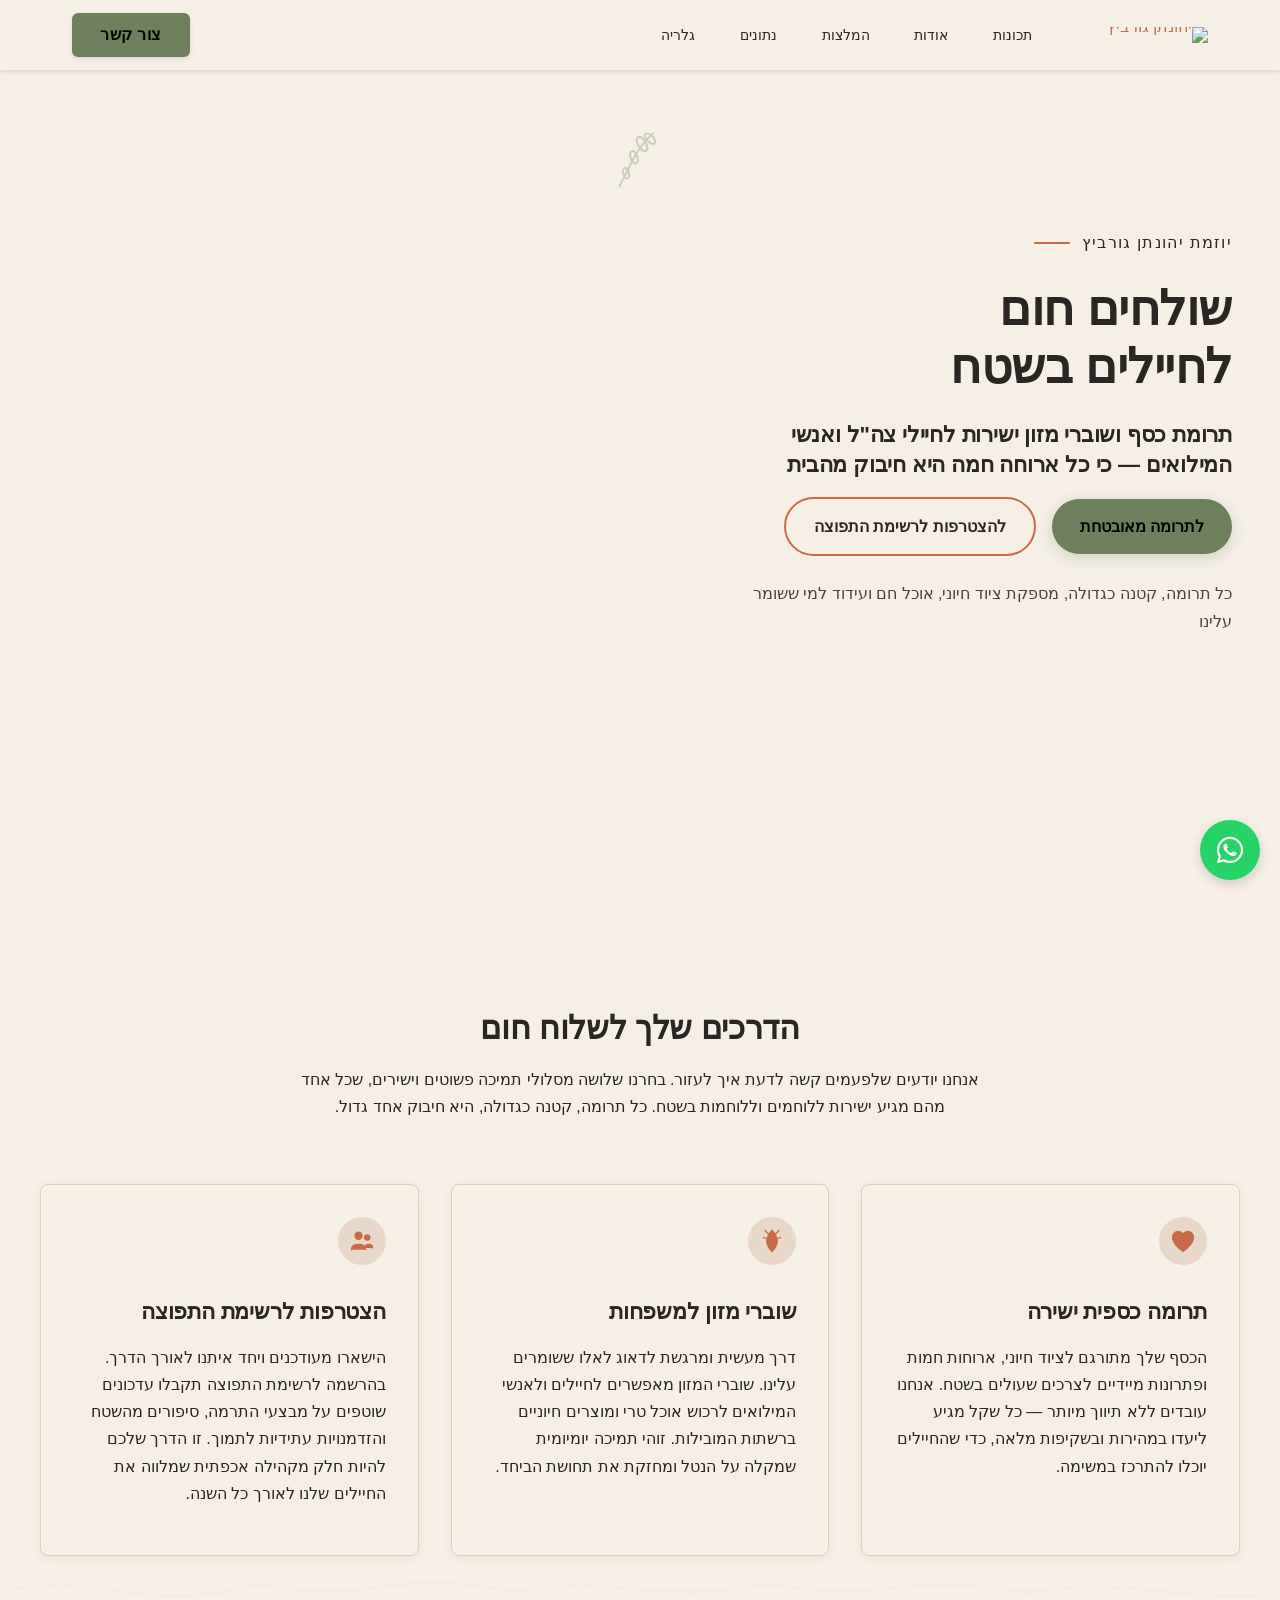
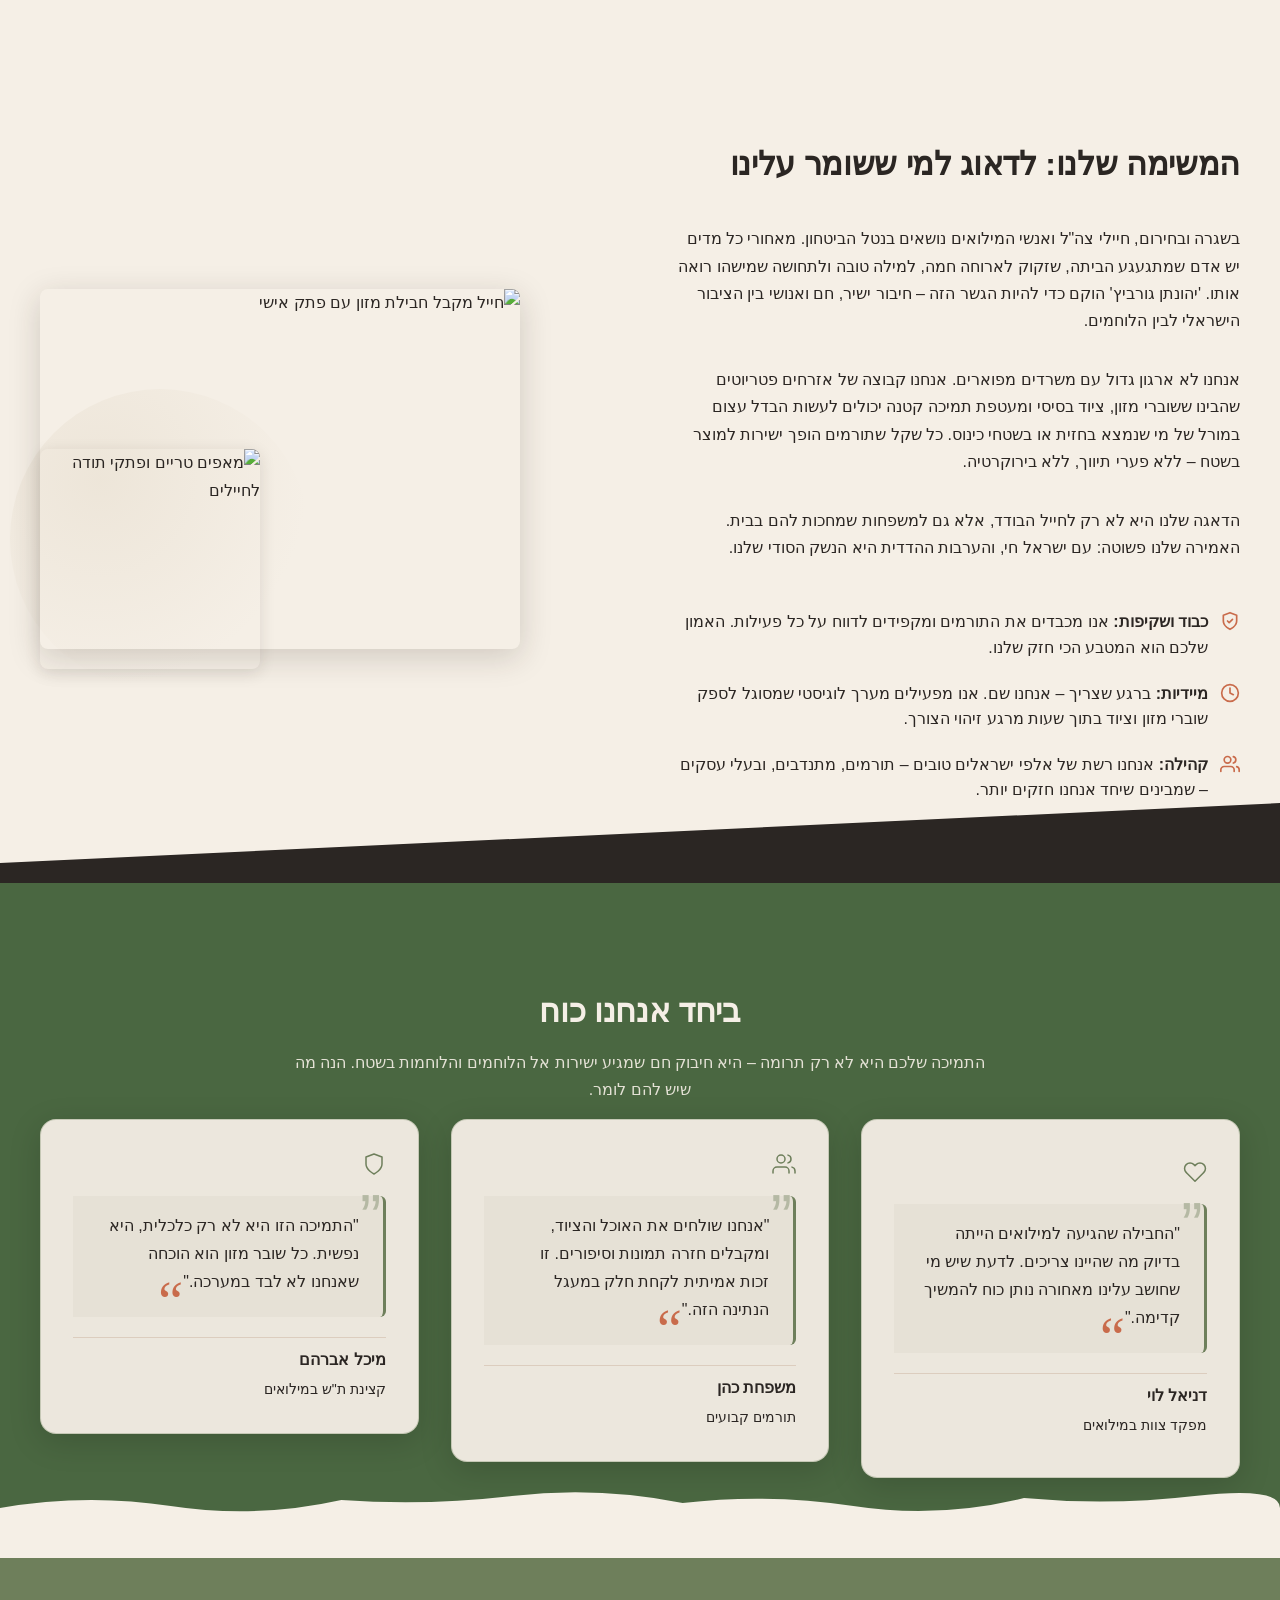
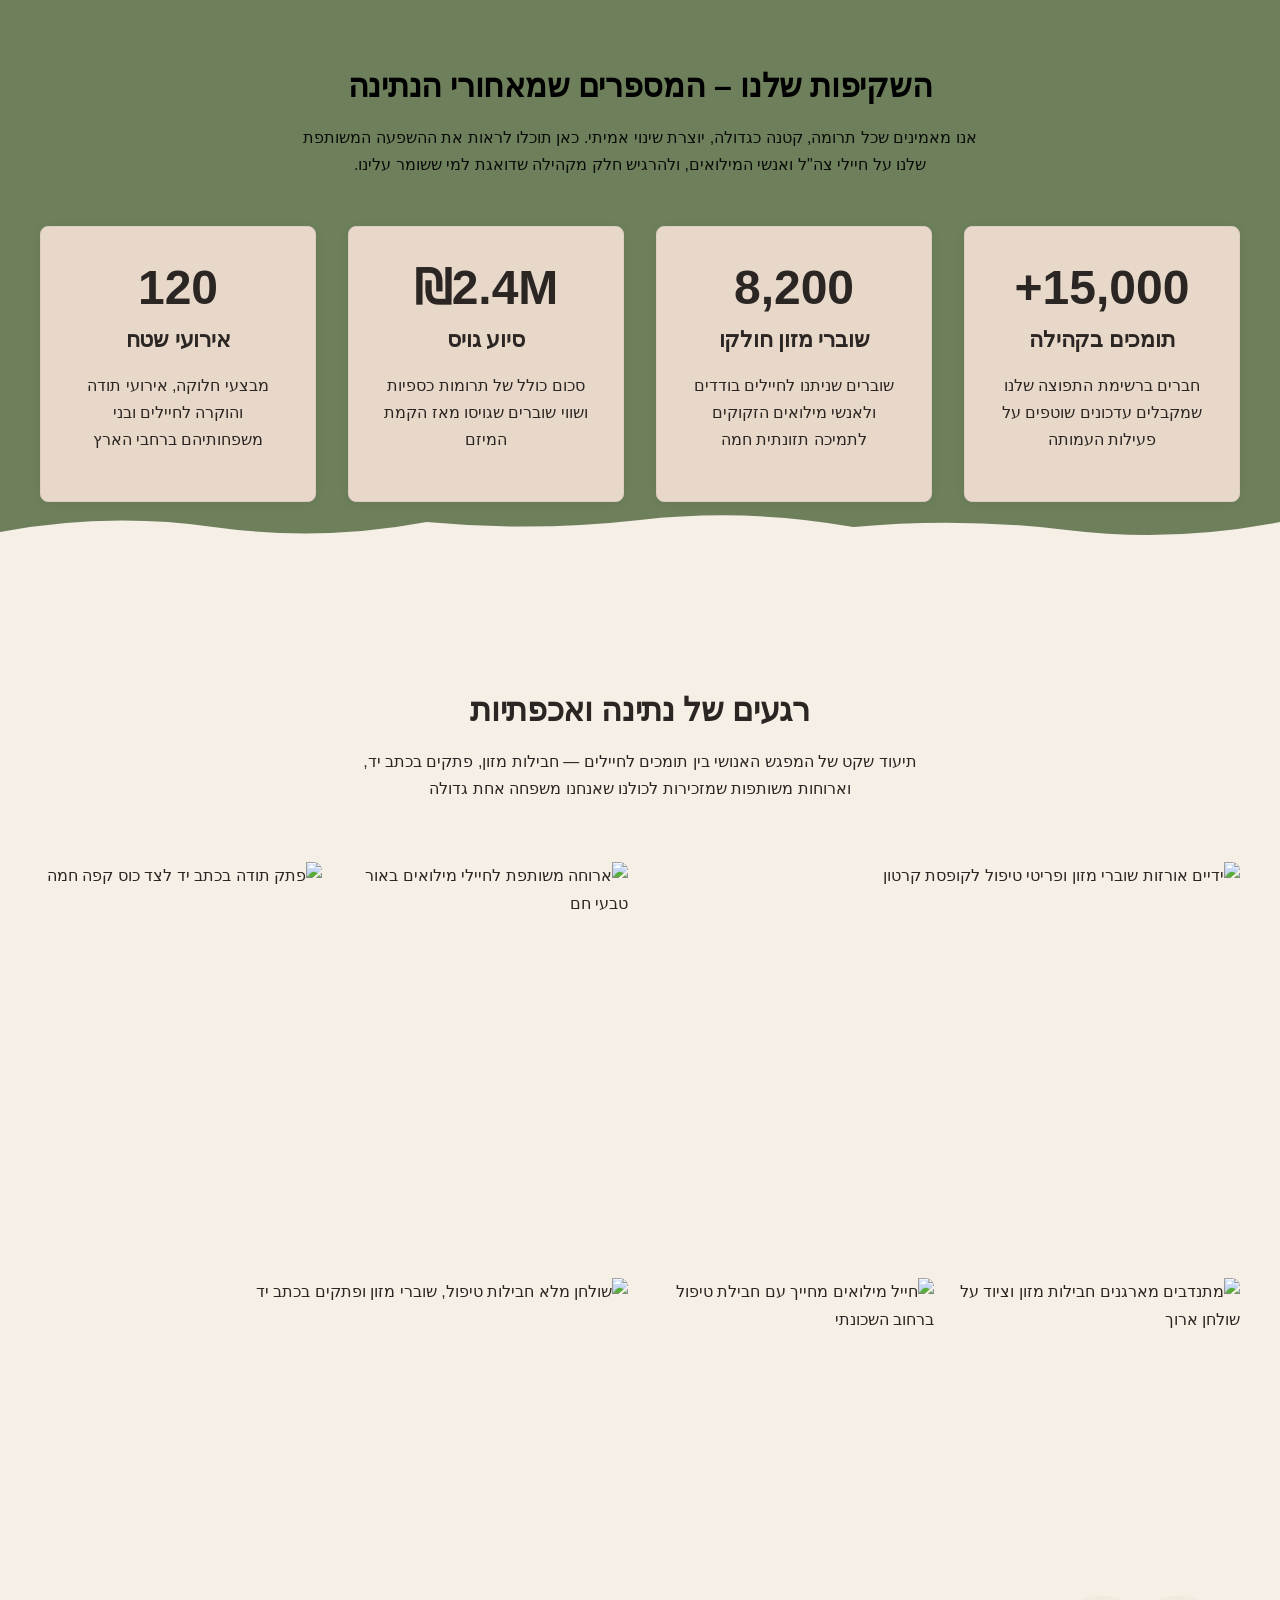
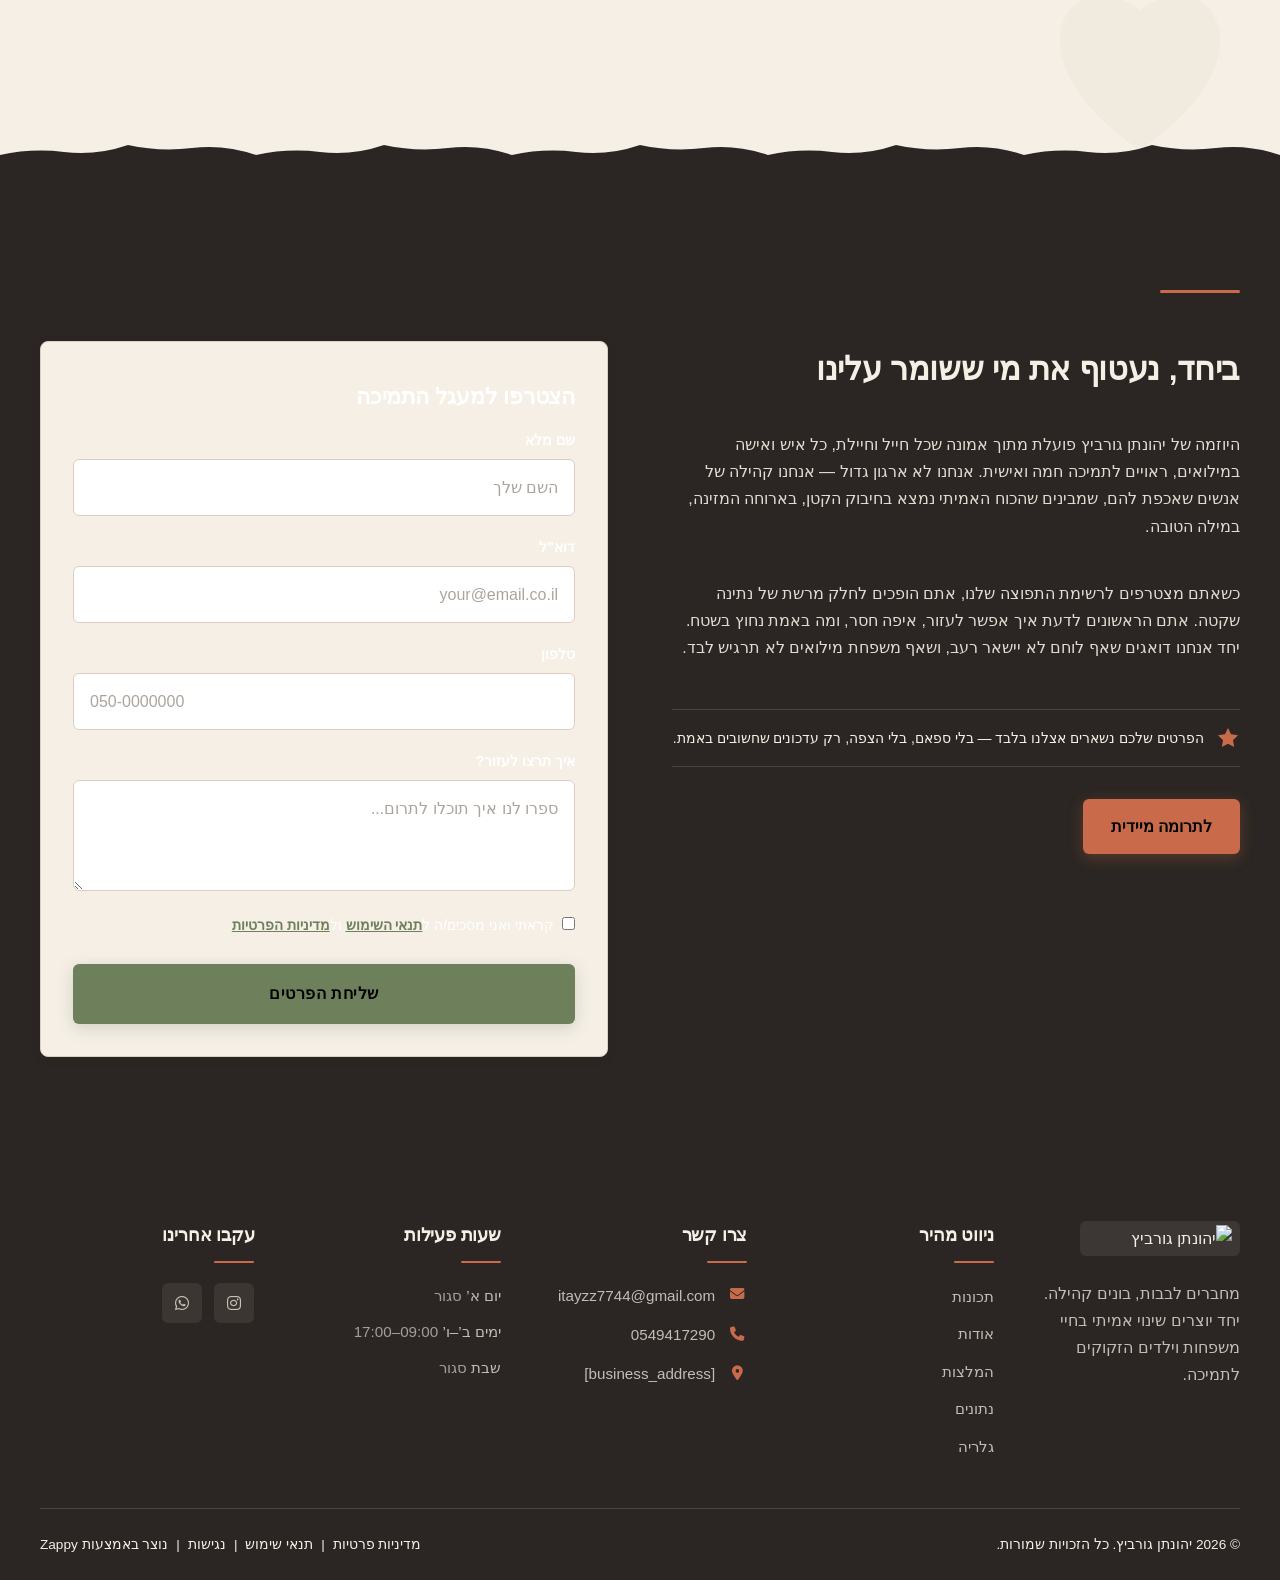
==== commit e9cf3d8e: "Background sync: Progressive GitHub Sync" ====
--- a/public/index.html
+++ b/public/index.html
@@ -1 +1 @@
-<!doctype html><html dir="rtl" lang="he"><head><meta charset="UTF-8"><meta content="width=device-width,initial-scale=1" name="viewport"><meta content="index, follow" name="robots"><title>תמכו בלוחמים שלנו עכשיו — יהונתן גורביץ</title><meta content="הצטרפו ליוזמת ההתנדבות הלאומית ותרמו כסף או שוברי מזון לחיילי צה״ל ולמילואימניקים. כל תרומה מחזקת את העורף הישראלי ומביאה תקווה בשטח. השאירו פרטים והפכו שותפים למעגל התמיכה." name="description"><meta content="nonprofit non profit, תרומה לחיילים, שוברי מזון לחיילים, תמיכה במילואים, nonprofits near me" name="keywords"><link href="/assets/favicon.ico" rel="icon" type="image/x-icon"><link href="/assets/favicon-16x16.png" rel="icon" type="image/png" sizes="16x16"><link href="/assets/favicon-32x32.png" rel="icon" type="image/png" sizes="32x32"><link href="/assets/favicon-48x48.png" rel="icon" type="image/png" sizes="48x48"><link href="/assets/favicon-192x192.png" rel="icon" type="image/png" sizes="192x192"><link href="/assets/favicon-512x512.png" rel="icon" type="image/png" sizes="512x512"><link href="/assets/apple-touch-icon.png" rel="apple-touch-icon"><script>!function(){"use strict";var t="4d21dcf7-0de3-4242-ae2d-ff16233bb963",e="https://api.zappy5.com/api/analytics/track",a=18e5,n=2592e6,o=!0,i=!0,r=!0;var s=function(){var e="zappy_visitor_"+t,a=null;try{if(a=localStorage.getItem(e)){var o=JSON.parse(a),i=Date.now();if(i-o.created<n)return o.lastSeen=i,localStorage.setItem(e,JSON.stringify(o)),o.id}}catch(t){console.warn("Zappy Analytics: LocalStorage not available")}var r="zv_"+Date.now()+"_"+Math.random().toString(36).substr(2,9);try{localStorage.setItem(e,JSON.stringify({id:r,created:Date.now(),lastSeen:Date.now()}))}catch(t){}return r}(),c=function(){var e="zappy_session_"+t,n=null;try{if(n=sessionStorage.getItem(e)){var o=JSON.parse(n),i=Date.now();if(i-o.timestamp<a)return o.timestamp=i,sessionStorage.setItem(e,JSON.stringify(o)),o.id}}catch(t){console.warn("Zappy Analytics: SessionStorage not available")}var r="zs_"+Date.now()+"_"+Math.random().toString(36).substr(2,9);try{sessionStorage.setItem(e,JSON.stringify({id:r,timestamp:Date.now()}))}catch(t){}return r}();function l(a,n){n=n||{};var o={website_id:t,event_type:a,page_path:window.location.pathname,referrer:document.referrer||"direct",visitor_id:s,session_id:c,metadata:n};if(navigator.sendBeacon){var i=new Blob([JSON.stringify(o)],{type:"application/json"});navigator.sendBeacon(e,i)}else fetch(e,{method:"POST",headers:{"Content-Type":"application/json"},body:JSON.stringify(o),keepalive:!0}).catch(function(t){console.warn("Zappy Analytics: Failed to track event",t)})}o&&l("pageview",{title:document.title,url:window.location.href}),i&&document.addEventListener("click",function(t){var e=t.target;if("BUTTON"===e.tagName||e.closest("button")){var a="BUTTON"===e.tagName?e:e.closest("button");l("click",{element:"button",text:a.textContent.trim().substring(0,100),id:a.id||null,class:a.className||null})}else if("A"===e.tagName||e.closest("a")){var n="A"===e.tagName?e:e.closest("a");l("navigation",{element:"link",text:n.textContent.trim().substring(0,100),href:n.href,external:n.hostname!==window.location.hostname})}},!0),r&&document.addEventListener("submit",function(t){var e=t.target;l("form_submit",{form_id:e.id||null,form_name:e.name||null,form_action:e.action||null,form_method:e.method||"GET"})},!0);var d=Date.now();window.addEventListener("beforeunload",function(){l("page_unload",{time_on_page:Math.floor((Date.now()-d)/1e3),page_path:window.location.pathname})}),window.zappyAnalytics={track:l,getVisitorId:function(){return s},getSessionId:function(){return c}}}()</script><meta content="תמכו בלוחמים שלנו עכשיו — יהונתן גורביץ" property="og:title"><meta content="הצטרפו ליוזמת ההתנדבות הלאומית ותרמו כסף או שוברי מזון לחיילי צה״ל ולמילואימניקים. כל תרומה מחזקת את העורף הישראלי ומביאה תקווה בשטח. השאירו פרטים והפכו שותפים למעגל התמיכה." property="og:description"><meta content="summary_large_image" name="twitter:card"><meta content="תמכו בלוחמים שלנו עכשיו — יהונתן גורביץ" name="twitter:title"><meta content="הצטרפו ליוזמת ההתנדבות הלאומית ותרמו כסף או שוברי מזון לחיילי צה״ל ולמילואימניקים. כל תרומה מחזקת את העורף הישראלי ומביאה תקווה בשטח. השאירו פרטים והפכו שותפים למעגל התמיכה." name="twitter:description"><meta content="website" property="og:type"><meta content="he_IL" property="og:locale"><link href="https://cdnjs.cloudflare.com/ajax/libs/font-awesome/6.4.0/css/all.min.css" rel="stylesheet"><style>.skip-link{position:absolute;top:0;left:0;transform:translateY(-200%);padding:12px 18px;background:var(--bg-dark,#1a1a1a);color:var(--text-light,#fff);font-weight:600;border-radius:0 0 8px 0;z-index:10000}.skip-link:focus{transform:none;outline:2px solid var(--ring,#fff);outline-offset:2px}:focus-visible{outline:2px solid var(--ring,currentColor);outline-offset:3px}</style><link href="/assets/favicon.ico" rel="icon" type="image/x-icon"><link href="/assets/favicon-16x16.png" rel="icon" type="image/png" sizes="16x16"><link href="/assets/favicon-32x32.png" rel="icon" type="image/png" sizes="32x32"><link href="/assets/favicon-48x48.png" rel="icon" type="image/png" sizes="48x48"><link href="/assets/favicon-192x192.png" rel="icon" type="image/png" sizes="192x192"><link href="/assets/favicon-512x512.png" rel="icon" type="image/png" sizes="512x512"><link href="/assets/apple-touch-icon.png" rel="apple-touch-icon"><link href="https://cdn.jsdelivr.net/npm/vanilla-cookieconsent@3/dist/cookieconsent.css" rel="stylesheet"><script src="https://cdn.jsdelivr.net/npm/vanilla-cookieconsent@3/dist/cookieconsent.umd.js"></script><script src="https://cdn.jsdelivr.net/gh/mickidum/acc_toolbar/acctoolbar/acctoolbar.min.js"></script><link href="/styles.css" rel="stylesheet"><script>window.ZAPPY_WEBSITE_ID="4d21dcf7-0de3-4242-ae2d-ff16233bb963",window.ZAPPY_API_BASE="https://api.zappy5.com"</script><style id="zappy-dropdown-submenu-styles">#navMenu li:has(.sub-menu),.nav-menu li:has(.sub-menu),.navbar li:has(.sub-menu),nav li:has(.sub-menu){position:relative}#navMenu .sub-menu,.nav-menu .sub-menu,.navbar .sub-menu,nav .sub-menu{display:block!important;position:absolute!important;top:100%;left:0;min-width:220px;background:#fff;border-radius:8px;box-shadow:0 8px 25px rgba(0,0,0,.15);padding:8px 0;opacity:0;visibility:hidden;transform:translateY(10px);transition:all .3s ease;z-index:1000;list-style:none;pointer-events:none}#navMenu li:hover>.sub-menu,.nav-menu li:hover>.sub-menu,.navbar li:hover>.sub-menu,nav li:hover>.sub-menu{opacity:1!important;visibility:visible!important;transform:translateY(0)!important;pointer-events:auto!important}.sub-menu li{list-style:none;margin:0;padding:0}.sub-menu a{display:block!important;padding:10px 16px!important;color:var(--text-dark,#333)!important;font-weight:500;text-decoration:none;white-space:nowrap;transition:background-color .2s}.sub-menu .zappy-nav-child>a{padding-left:28px!important;font-size:.9em!important;opacity:.85!important}[dir=rtl] .sub-menu .zappy-nav-child>a,html[lang=ar] .sub-menu .zappy-nav-child>a,html[lang=he] .sub-menu .zappy-nav-child>a{padding-left:10px!important;padding-right:28px!important}.sub-menu .zappy-nav-parent>a{font-weight:600!important}.sub-menu a:hover{background-color:#f5f5f5}[dir=rtl] .nav-menu .sub-menu,[dir=rtl] .navbar .sub-menu,[dir=rtl] nav .sub-menu,html[lang=ar] .nav-menu .sub-menu,html[lang=ar] .navbar .sub-menu,html[lang=ar] nav .sub-menu,html[lang=he] .nav-menu .sub-menu,html[lang=he] .navbar .sub-menu,html[lang=he] nav .sub-menu{left:auto!important;right:0!important}.sub-menu:empty,.sub-menu:not(:has(li)):not(:has(> a)),.sub-menu:not(:has(li:not(.zappy-hidden-menu-item))):not(:has(> a)){display:none!important;opacity:0!important;visibility:hidden!important;pointer-events:none!important}li:has(.menu-group-title):hover>.sub-menu{opacity:1!important;visibility:visible!important;transform:translateY(0)!important;pointer-events:auto!important}#navMenu>li>.menu-group-title,.nav-menu>li>.menu-group-title{display:inline-block;padding:.5rem 1rem;cursor:default;user-select:none}@media (max-width:768px){#navMenu .sub-menu,.nav-menu .sub-menu,.navbar .sub-menu,nav .sub-menu{position:static!important;transform:none!important;box-shadow:none!important;background:0 0!important;max-height:0;overflow:hidden;opacity:0;visibility:hidden;transition:max-height .3s ease,opacity .3s ease;padding:0!important;border-radius:0!important}#navMenu .sub-menu.mobile-expanded,.nav-menu .sub-menu.mobile-expanded,.navbar .sub-menu.mobile-expanded{max-height:none!important;overflow-y:visible!important;opacity:1!important;visibility:visible!important;padding:8px 0 8px 16px!important}[dir=rtl] .sub-menu.mobile-expanded,html[lang=he] .sub-menu.mobile-expanded{padding:8px 16px 8px 0!important}#navMenu li:hover>.sub-menu,.nav-menu li:hover>.sub-menu,.navbar li:hover>.sub-menu,nav li:hover>.sub-menu{opacity:0;visibility:hidden;pointer-events:none}#navMenu li>.sub-menu.mobile-expanded,.nav-menu li>.sub-menu.mobile-expanded,.navbar li>.sub-menu.mobile-expanded,nav li>.sub-menu.mobile-expanded{opacity:1!important;visibility:visible!important;pointer-events:auto!important}#navMenu li:has(.sub-menu),.nav-menu li:has(.sub-menu),.navbar li:has(.sub-menu),nav li:has(.sub-menu){display:flex!important;flex-wrap:wrap!important;align-items:center!important;position:relative!important;min-height:44px!important}#navMenu li:has(.sub-menu)>a,.nav-menu li:has(.sub-menu)>a,.navbar li:has(.sub-menu)>a,nav li:has(.sub-menu)>a{flex:1!important;min-width:0!important}#navMenu li:has(.sub-menu)>.menu-group-title,.nav-menu li:has(.sub-menu)>.menu-group-title,.navbar li:has(.sub-menu)>.menu-group-title,nav li:has(.sub-menu)>.menu-group-title{flex:1!important;min-width:0!important;padding:0!important;line-height:inherit!important}#navMenu li:has(.sub-menu)>.sub-menu,.nav-menu li:has(.sub-menu)>.sub-menu,.navbar li:has(.sub-menu)>.sub-menu,nav li:has(.sub-menu)>.sub-menu{flex-basis:100%!important;width:100%!important}#navMenu li:has(.sub-menu)>a [class*=arrow],#navMenu li:has(.sub-menu)>a [class*=chevron],.nav-menu li:has(.sub-menu)>a .fa-angle-down,.nav-menu li:has(.sub-menu)>a .fa-chevron-down,.nav-menu li:has(.sub-menu)>a [class*=arrow],.nav-menu li:has(.sub-menu)>a [class*=chevron],nav li:has(.sub-menu)>a [class*=arrow],nav li:has(.sub-menu)>a [class*=chevron]{display:none!important;visibility:hidden!important}.mobile-submenu-toggle{display:flex!important;align-items:center!important;justify-content:center!important;width:44px!important;height:auto!important;background:0 0!important;border:none!important;cursor:pointer!important;color:var(--text-dark)!important;position:static!important;flex-shrink:0!important;align-self:stretch!important;z-index:2!important;padding:0!important;margin:0!important}.mobile-submenu-toggle::after{content:''!important;width:0!important;height:0!important;border-left:6px solid transparent!important;border-right:6px solid transparent!important;border-top:7px solid currentColor!important;transition:transform .3s ease!important}.mobile-submenu-toggle.expanded::after{transform:rotate(180deg)!important}.sub-menu a{padding:10px 0!important;display:block!important;color:var(--text-dark)!important;white-space:normal!important}.sub-menu .zappy-nav-child>a{padding-left:28px!important;font-size:.9em!important;opacity:.85!important}[dir=rtl] .sub-menu .zappy-nav-child>a,html[lang=ar] .sub-menu .zappy-nav-child>a,html[lang=he] .sub-menu .zappy-nav-child>a{padding-left:0!important;padding-right:28px!important}.sub-menu .zappy-nav-parent>a{font-weight:600!important}#navMenu.active,.nav-menu.active{max-width:100vw!important;overflow-x:hidden!important;box-sizing:border-box!important}.navbar .sub-menu li a,.zappy-products-dropdown .sub-menu a,nav.navbar .sub-menu li a{color:var(--text-dark)!important}}@media (min-width:769px){.mobile-submenu-toggle{display:none!important}}</style><style id="zappy-widget-visibility">html[dir=rtl] .whatsapp-float{right:20px!important;left:auto!important}html:not([dir]) .whatsapp-float,html[dir=ltr] .whatsapp-float{left:20px!important;right:auto!important}html[dir=rtl] #mic-access-tool-general-button,html[dir=rtl] #mic-init-access-tool #mic-access-tool-general-button,html[dir=rtl] #mic-init-access-tool .mic-access-tool-general-button,html[dir=rtl] ._access-icon,html[dir=rtl] .mic-access-tool-general-button{left:20px!important;right:auto!important}html:not([dir]) #mic-access-tool-general-button,html:not([dir]) #mic-init-access-tool #mic-access-tool-general-button,html:not([dir]) #mic-init-access-tool .mic-access-tool-general-button,html:not([dir]) ._access-icon,html:not([dir]) .mic-access-tool-general-button,html[dir=ltr] #mic-access-tool-general-button,html[dir=ltr] #mic-init-access-tool #mic-access-tool-general-button,html[dir=ltr] #mic-init-access-tool .mic-access-tool-general-button,html[dir=ltr] ._access-icon,html[dir=ltr] .mic-access-tool-general-button{right:20px!important;left:auto!important}@media (max-width:768px){.whatsapp-float{display:flex!important}}@media (min-width:769px){.whatsapp-float{display:flex!important}}@media (max-width:768px){#mic-access-tool-general-button,#mic-init-access-tool #mic-access-tool-general-button,#mic-init-access-tool .mic-access-tool-general-button,._access-icon,.mic-access-tool-general-button{display:flex!important;visibility:visible!important;opacity:1!important;pointer-events:auto!important}#mic-access-tool-box.opened-mic-access-tool,#mic-init-access-tool #mic-access-tool-box.opened-mic-access-tool,.mic-access-tool-box.opened-mic-access-tool{visibility:visible!important;opacity:1!important;pointer-events:auto!important}}@media (min-width:769px){#mic-access-tool-general-button,#mic-init-access-tool #mic-access-tool-general-button,#mic-init-access-tool .mic-access-tool-general-button,._access-icon,.mic-access-tool-general-button{display:flex!important;visibility:visible!important;opacity:1!important;pointer-events:auto!important}#mic-access-tool-box.opened-mic-access-tool,#mic-init-access-tool #mic-access-tool-box.opened-mic-access-tool,.mic-access-tool-box.opened-mic-access-tool{visibility:visible!important;opacity:1!important;pointer-events:auto!important}}</style></head><body><a href="#main" class="skip-link">דלג לתוכן הראשי</a><nav class="navbar" dir="rtl"><button class="mobile-toggle" aria-label="תפריט" id="mobileToggle"><svg viewBox="0 0 24 24" fill="none" height="24" width="24" class="hamburger-icon"><path d="M3 12h18M3 6h18M3 18h18" stroke="currentColor" stroke-linecap="round" stroke-width="2"/></svg> <svg viewBox="0 0 24 24" fill="none" height="24" width="24" class="close-icon" style="display:none"><path d="M18 6L6 18M6 6l12 12" stroke="currentColor" stroke-linecap="round" stroke-width="2"/></svg></button> <button class="phone-header-btn" aria-label="התקשר" data-phone><svg viewBox="0 0 24 24" fill="currentColor" height="20" width="20"><path d="M22 16.92v3a2 2 0 0 1-2.18 2 19.79 19.79 0 0 1-8.63-3.07 19.5 19.5 0 0 1-6-6 19.79 19.79 0 0 1-3.07-8.67A2 2 0 0 1 4.11 2h3a2 2 0 0 1 2 1.72 12.84 12.84 0 0 0 .7 2.81 2 2 0 0 1-.45 2.11L8.09 9.91a16 16 0 0 0 6 6l1.27-1.27a2 2 0 0 1 2.11-.45 12.84 12.84 0 0 0 2.81.7A2 2 0 0 1 22 16.92z"/></svg></button><div class="nav-container"><div class="nav-right-group"><div class="nav-brand"><a href="/" class="logo-link"><img alt="יהונתן גורביץ" src="/assets/site-----image-1.webp" class="logo"></a></div><ul class="nav-menu" id="navMenu"><li><a href="#features">תכונות</a></li><li><a href="#about">אודות</a></li><li><a href="#testimonials">המלצות</a></li><li><a href="#stats">נתונים</a></li><li><a href="#gallery">גלריה</a></li><li class="mobile-contact-link nav-cta-mobile-item"><a href="#contact" class="nav-cta-btn">צור קשר</a></li></ul></div><div class="nav-cta-container"><a href="#contact" class="nav-cta-btn">צור קשר</a></div></div></nav><script>window.addEventListener("load",function(){const e=document.querySelector(".navbar, nav, header");if(!e)return void console.log("[Navbar] Navbar element not found");let t=document.getElementById("mobileToggle")||document.querySelector(".mobile-toggle")||document.querySelector(".hamburger")||document.querySelector(".hamburger-menu")||document.querySelector(".menu-toggle")||document.querySelector(".burger-menu")||document.querySelector('[aria-label="Menu"]')||document.querySelector('[aria-label="תפריט"]');const o=document.querySelector(".phone-header-btn"),n=window.getComputedStyle(e);let r=n.backgroundColor;if(console.log("[Navbar] Initial navbar background:",r),"transparent"===r||"rgba(0, 0, 0, 0)"===r||r.startsWith("rgba")&&r.includes(", 0)")){const e=n.backgroundImage;if(e&&"none"!==e)console.log("[Navbar] Navbar has background image/gradient, using dark text"),r="rgb(240, 240, 240)";else{const e=window.getComputedStyle(document.body).backgroundColor;console.log("[Navbar] Navbar transparent, using body background:",e),r=e}}const a=r.match(/\d+/g);if(a&&a.length>=3){const e=(.299*parseInt(a[0])+.587*parseInt(a[1])+.114*parseInt(a[2]))/255;console.log("[Navbar] Mobile button colors preserved from Claude CSS (luminance:",e.toFixed(2)+")");const n=document.createElement("style");n.id="zappy-mobile-nav-fix";document.documentElement.lang;document.documentElement.dir,n.textContent='\n        /* Hide mobile buttons on desktop, show only on mobile */\n        @media (min-width: 769px) {\n          .mobile-toggle,\n          .phone-header-btn {\n            display: none !important;\n          }\n        }\n        \n        /* Show and position mobile buttons correctly on mobile */\n        @media (max-width: 768px) {\n          .navbar,\n          nav.navbar {\n            min-height: 70px !important;\n          }\n\n          .mobile-toggle,\n          .phone-header-btn {\n            position: absolute !important;\n            top: 0 !important;\n            bottom: 0 !important;\n            margin-top: auto !important;\n            margin-bottom: auto !important;\n            transform: none !important;\n            z-index: 1001 !important;\n            display: flex !important;\n            align-items: center !important;\n            justify-content: center !important;\n            width: 36px !important;\n            height: 36px !important;\n            border-radius: 50% !important;\n            border: none !important;\n            cursor: pointer !important;\n            padding: 6px !important;\n            background: none !important;\n            color: var(--nav-text, var(--text-dark)) !important;\n            touch-action: manipulation !important;\n            -webkit-tap-highlight-color: transparent !important;\n          }\n\n          html[data-zappy-site-type="ecommerce"] .phone-header-btn,\n          body[data-zappy-site-type="ecommerce"] .phone-header-btn,\n          html[data-zappy-site-type="ecommerce"] header .phone-header-btn,\n          html[data-zappy-site-type="ecommerce"] nav .phone-header-btn {\n            display: none !important;\n            visibility: hidden !important;\n            width: 0 !important;\n            height: 0 !important;\n            min-width: 0 !important;\n            overflow: hidden !important;\n          }\n          \n          /* LTR positioning (default): hamburger LEFT, phone RIGHT */\n          html:not([dir="rtl"]):not([lang="he"]):not([lang="ar"]) .mobile-toggle,\n          html[dir="ltr"] .mobile-toggle {\n            left: 12px !important;\n            right: auto !important;\n          }\n          html:not([dir="rtl"]):not([lang="he"]):not([lang="ar"]) .phone-header-btn,\n          html[dir="ltr"] .phone-header-btn {\n            right: 12px !important;\n            left: auto !important;\n          }\n          \n          /* RTL positioning: hamburger RIGHT, phone LEFT */\n          html[dir="rtl"] .mobile-toggle,\n          html[lang="he"] .mobile-toggle,\n          html[lang="ar"] .mobile-toggle {\n            right: 12px !important;\n            left: auto !important;\n          }\n          html[dir="rtl"] .phone-header-btn,\n          html[lang="he"] .phone-header-btn,\n          html[lang="ar"] .phone-header-btn {\n            left: 12px !important;\n            right: auto !important;\n          }\n          \n          /* CRITICAL: Ensure nav-container has min-height on mobile */\n          /* All children are positioned absolutely/fixed on mobile, so height:auto collapses to 0 */\n          .nav-container {\n            min-height: 70px !important;\n            position: relative !important;\n          }\n          \n          /* Ensure SVG icons are properly sized and inherit color */\n          .mobile-toggle svg,\n          .phone-header-btn svg {\n            width: 24px !important;\n            height: 24px !important;\n            /* Don\'t force display - let JavaScript control hamburger/close toggle */\n          }\n          \n          /* Reset nav-cta-container on mobile - remove desktop box-shadow/padding */\n          /* that creates a visible ghost box when CTA button is hidden */\n          .nav-cta-container {\n            box-shadow: none !important;\n            padding: 0 !important;\n          }\n          \n          /* Hide nav-cta-container entirely on mobile when there\'s no lang-switcher */\n          /* (only the CTA button is inside, and it\'s hidden on mobile) */\n          .nav-cta-container:not(:has(.lang-switcher)) {\n            display: none !important;\n          }\n          \n          /* CRITICAL: Prevent hero image fade gradient from bleeding over headline text */\n          /* The .image-fade-gradient has bottom: -30px (extends below parent) */\n          /* On mobile stacked layout, this overlaps the h1 text below the image */\n          .hero-image-column {\n            overflow: hidden !important;\n          }\n          .image-fade-gradient {\n            bottom: 0 !important;\n          }\n          \n          /* Hide desktop language switcher on mobile - hamburger menu handles it */\n          /* High specificity to override stored CSS */\n          .lang-switcher,\n          .nav-cta-container .lang-switcher,\n          .nav-container .lang-switcher,\n          .navbar .lang-switcher,\n          .navbar .nav-cta-container .lang-switcher {\n            display: none !important;\n          }\n        }\n      ';const r=document.getElementById("zappy-mobile-nav-fix");r&&r.remove(),document.head.appendChild(n),console.log("[Navbar] Critical CSS injected for mobile nav positioning");const i=window.innerWidth<=768;if(t){const e=t.querySelector(".hamburger-icon"),o=t.querySelector(".close-icon");e&&(e.style.setProperty("width","24px","important"),e.style.setProperty("height","24px","important"),e.style.setProperty("display","block","important")),o&&(o.style.setProperty("width","24px","important"),o.style.setProperty("height","24px","important"),o.style.setProperty("display","none","important")),i?(t.style.setProperty("position","absolute","important"),t.style.setProperty("top","0","important"),t.style.setProperty("bottom","0","important"),t.style.setProperty("margin-top","auto","important"),t.style.setProperty("margin-bottom","auto","important"),t.style.setProperty("transform","none","important"),t.style.setProperty("z-index","1001","important"),t.style.removeProperty("left"),t.style.removeProperty("right"),console.log("[Navbar] Mobile toggle positioning applied (mobile viewport)")):(t.style.removeProperty("position"),t.style.removeProperty("top"),t.style.removeProperty("transform"),t.style.removeProperty("z-index"),t.style.removeProperty("left"),t.style.removeProperty("right"),console.log("[Navbar] Desktop viewport - cleared mobile toggle inline positioning"))}if(o){const e=o.querySelector("svg");e&&(e.style.width="24px",e.style.height="24px",e.setAttribute("width","24"),e.setAttribute("height","24")),i?(o.style.setProperty("position","absolute","important"),o.style.setProperty("top","0","important"),o.style.setProperty("bottom","0","important"),o.style.setProperty("margin-top","auto","important"),o.style.setProperty("margin-bottom","auto","important"),o.style.setProperty("transform","none","important"),o.style.setProperty("z-index","1001","important"),o.style.removeProperty("left"),o.style.removeProperty("right"),console.log("[Navbar] Phone button positioning applied (mobile viewport)")):(o.style.removeProperty("position"),o.style.removeProperty("top"),o.style.removeProperty("transform"),o.style.removeProperty("z-index"),o.style.removeProperty("left"),o.style.removeProperty("right"),console.log("[Navbar] Desktop viewport - cleared phone button inline positioning"))}}else console.log("[Navbar] Could not parse background color:",r);t=document.getElementById("mobileToggle")||document.querySelector(".mobile-toggle")||document.querySelector(".hamburger")||document.querySelector(".hamburger-menu")||document.querySelector(".menu-toggle")||document.querySelector(".burger-menu")||document.querySelector('[aria-label="Menu"]')||document.querySelector('[aria-label="תפריט"]');const i=document.getElementById("navMenu")||document.querySelector(".nav-menu")||document.querySelector(".nav-links")||document.querySelector("nav ul:not(.submenu)");if(!t||!i)return void console.log("[Navbar] Mobile toggle or menu not found:",{toggle:!!t,menu:!!i});i.id||(i.id="navMenu"),console.log("[Navbar] Initializing mobile menu...");const l=t.cloneNode(!0);t.parentNode.replaceChild(l,t);var s=0;function p(e){var t=Date.now();t-s<300||(s=t,function(e){e.preventDefault(),e.stopPropagation();const t=l.querySelector(".hamburger-icon"),o=l.querySelector(".close-icon");i.classList.contains("active")?(i.classList.remove("active"),t&&t.style.setProperty("display","block","important"),o&&o.style.setProperty("display","none","important"),document.body.style.overflow="",document.body.classList.remove("menu-open"),console.log("[Navbar] Menu closed")):(i.classList.add("active"),t&&t.style.setProperty("display","none","important"),o&&o.style.setProperty("display","block","important"),document.body.style.overflow="hidden",document.body.classList.add("menu-open"),console.log("[Navbar] Menu opened"))}(e))}l.addEventListener("click",p),l.addEventListener("touchend",p),document.addEventListener("keydown",function(e){if(("Escape"===e.key||"Esc"===e.key)&&i.classList.contains("active")){const e=l.querySelector(".hamburger-icon"),t=l.querySelector(".close-icon");i.classList.remove("active"),e&&e.style.setProperty("display","block","important"),t&&t.style.setProperty("display","none","important"),document.body.style.overflow="",document.body.classList.remove("menu-open"),console.log("[Navbar] Menu closed (Escape)")}}),i.querySelectorAll("a").forEach(function(e){e.addEventListener("click",function(){if("#"===this.getAttribute("href"))return;const e=l.querySelector(".hamburger-icon"),t=l.querySelector(".close-icon");i.classList.remove("active"),e&&e.style.setProperty("display","block","important"),t&&t.style.setProperty("display","none","important"),document.body.style.overflow="",document.body.classList.remove("menu-open"),console.log("[Navbar] Menu closed (link clicked)")})});var m=i.querySelectorAll(".dropdown-toggle");m.forEach(function(e){e.addEventListener("click",function(e){e.preventDefault(),e.stopPropagation();var t=this.closest(".nav-dropdown");t&&(t.parentNode.querySelectorAll(".nav-dropdown.open").forEach(function(e){e!==t&&e.classList.remove("open")}),t.classList.toggle("open"),console.log("[Navbar] Dropdown toggled:",t.classList.contains("open")?"open":"closed"))})}),document.addEventListener("click",function(e){e.target.closest(".nav-dropdown")||document.querySelectorAll(".nav-dropdown.open").forEach(function(e){e.classList.remove("open")})}),console.log("[Navbar] Dropdown handlers initialized for "+m.length+" dropdowns"),o&&o.addEventListener("click",function(){const e=document.querySelectorAll('a[href^="tel:"]'),t=e.length>0?e[0].getAttribute("href").replace("tel:",""):"[business_phone]";window.location.href="tel:"+t,console.log("[Navbar] Phone button clicked")}),console.log("[Navbar] Mobile menu initialized successfully")})</script><main id="main"><section class="index-hero-section" data-band-index="0" data-layout-spec="בית-hero" id="hero" data-hero-treatment="fade-bleed" data-hero-type="fullscreen-scrim" style="--hero-fade-color:var(--bg-light)"><img alt="חיילי מילואים מקבלים חבילת מזון חמה בשדה" src="/assets/site-index-hero-image-1.webp" data-context="A warm, cinematic, full-bleed photograph showing a quiet, authentic moment of Israeli reservists receiving food support or a care package exchange in a sunlit outdoor setting. The human subjects are positioned toward the right side (end side in RTL) of the frame, with soft natural light and earthy tones conveying dignity and human connection." data-placeholder="index-hero-image-1" height="600" loading="eager" width="1200" class="hero-fade-img" data-hero-bg="true" fetchpriority="high"><div class="hero-fade-content"><p class="hero-eyebrow">יוזמת יהונתן גורביץ</p><h1 class="display-xl">שולחים חום<br>לחיילים בשטח</h1><h3 class="hero-subtitle">תרומת כסף ושוברי מזון ישירות לחיילי צה"ל ואנשי המילואים — כי כל ארוחה חמה היא חיבוק מהבית</h3><div class="hero-cta-row"><a href="#" class="btn-primary">לתרומה מאובטחת</a> <a href="#" class="btn-secondary">להצטרפות לרשימת התפוצה</a></div><p class="hero-micro-copy">כל תרומה, קטנה כגדולה, מספקת ציוד חיוני, אוכל חם ועידוד למי ששומר עלינו</p></div><div class="hero-divider-wrapper"><svg viewBox="0 0 1200 80" xmlns="http://www.w3.org/2000/svg" preserveAspectRatio="none" aria-hidden="true" data-no-icon-edit="true"><defs><linearGradient id="heroDividerGrad" x1="0%" x2="0%" y1="0%" y2="100%"><stop offset="0%" stop-color="#E8DFD0"/><stop offset="100%" stop-color="#F5EFE6"/></linearGradient></defs><path d="M0,80 L0,35 Q80,28 160,38 T320,32 Q400,40 480,30 T640,38 Q720,32 800,40 T960,30 Q1040,38 1120,32 T1200,38 L1200,80 Z" fill="var(--bg-light)"/></svg></div><div class="hero-olive-branch" aria-hidden="true"><svg viewBox="0 0 60 60" fill="none" xmlns="http://www.w3.org/2000/svg" opacity="0.6" stroke="var(--primary)" stroke-linecap="round" stroke-linejoin="round" stroke-width="1.5"><path d="M50,10 Q40,20 35,30 Q30,40 25,50"/><ellipse cx="42" cy="18" rx="3" ry="6" transform="rotate(-30 42 18)"/><ellipse cx="36" cy="28" rx="2.5" ry="5" transform="rotate(-20 36 28)"/><ellipse cx="30" cy="40" rx="2" ry="4" transform="rotate(-15 30 40)"/><ellipse cx="48" cy="14" rx="2.5" ry="5" transform="rotate(-45 48 14)"/></svg></div></section><section class="index-features-section" data-band-index="1" data-layout-spec="בית-features" id="features"><div class="index-features-section__container"><div class="index-features-section__header"><h2 class="index-features-section__title">הדרכים שלך לשלוח חום</h2><p class="index-features-section__subtitle">אנחנו יודעים שלפעמים קשה לדעת איך לעזור. בחרנו שלושה מסלולי תמיכה פשוטים וישירים, שכל אחד מהם מגיע ישירות ללוחמים וללוחמות בשטח. כל תרומה, קטנה כגדולה, היא חיבוק אחד גדול.</p></div><div class="index-features-section__grid"><article class="index-features-section__card"><div class="index-features-section__card-icon"><svg viewBox="0 0 32 32" fill="none" data-element-type="icon" data-icon-type="svg" xmlns="http://www.w3.org/2000/svg"><path d="M16 28C16 28 4 20 4 12C4 8 7 5 10.5 5C12.8 5 14.8 6.2 16 7.8C17.2 6.2 19.2 5 21.5 5C25 5 28 8 28 12C28 20 16 28 16 28Z" stroke="var(--accent)" stroke-linecap="round" stroke-width="1.5" fill="var(--accent)" stroke-linejoin="round"/></svg></div><h3 class="index-features-section__card-title">תרומה כספית ישירה</h3><p class="index-features-section__card-text">הכסף שלך מתורגם לציוד חיוני, ארוחות חמות ופתרונות מיידיים לצרכים שעולים בשטח. אנחנו עובדים ללא תיווך מיותר — כל שקל מגיע ליעדו במהירות ובשקיפות מלאה, כדי שהחיילים יוכלו להתרכז במשימה.</p></article><article class="index-features-section__card"><div class="index-features-section__card-icon"><svg viewBox="0 0 32 32" fill="none" data-element-type="icon" data-icon-type="svg" xmlns="http://www.w3.org/2000/svg"><path d="M16 4C16 4 10 10 10 16C10 22 16 28 16 28C16 28 22 22 22 16C22 10 16 4 16 4Z" stroke="var(--accent)" stroke-linecap="round" stroke-width="1.5" fill="var(--accent)" stroke-linejoin="round"/><path d="M16 4L16 28" stroke="var(--accent)" stroke-linecap="round" stroke-width="1.5"/><path d="M12 8L8 4" stroke="var(--accent)" stroke-linecap="round" stroke-width="1.5"/><path d="M20 8L24 4" stroke="var(--accent)" stroke-linecap="round" stroke-width="1.5"/><path d="M12 14L6 12" stroke="var(--accent)" stroke-linecap="round" stroke-width="1.5"/><path d="M20 14L26 12" stroke="var(--accent)" stroke-linecap="round" stroke-width="1.5"/></svg></div><h3 class="index-features-section__card-title">שוברי מזון למשפחות</h3><p class="index-features-section__card-text">דרך מעשית ומרגשת לדאוג לאלו ששומרים עלינו. שוברי המזון מאפשרים לחיילים ולאנשי המילואים לרכוש אוכל טרי ומוצרים חיוניים ברשתות המובילות. זוהי תמיכה יומיומית שמקלה על הנטל ומחזקת את תחושת הביחד.</p></article><article class="index-features-section__card"><div class="index-features-section__card-icon"><svg viewBox="0 0 32 32" fill="none" data-element-type="icon" data-icon-type="svg" xmlns="http://www.w3.org/2000/svg"><circle cx="12" cy="10" r="4" fill="var(--accent)" stroke="var(--accent)" stroke-width="1.5"/><circle cx="22" cy="12" r="3" fill="var(--accent)" stroke="var(--accent)" stroke-width="1.5"/><path d="M4 26C4 22 7 20 12 20C17 20 20 22 20 26" stroke="var(--accent)" stroke-linecap="round" stroke-width="1.5" fill="var(--accent)"/><path d="M19 24C19 21 21 20 24 20C27 20 28 21 28 24" stroke="var(--accent)" stroke-linecap="round" stroke-width="1.5" fill="var(--accent)"/></svg></div><h3 class="index-features-section__card-title">הצטרפות לרשימת התפוצה</h3><p class="index-features-section__card-text">הישארו מעודכנים ויחד איתנו לאורך הדרך. בהרשמה לרשימת התפוצה תקבלו עדכונים שוטפים על מבצעי התרמה, סיפורים מהשטח והזדמנויות עתידיות לתמוך. זו הדרך שלכם להיות חלק מקהילה אכפתית שמלווה את החיילים שלנו לאורך כל השנה.</p></article></div></div><div class="index-features-section__divider-wrapper" aria-hidden="true"><svg viewBox="0 0 1200 80" xmlns="http://www.w3.org/2000/svg" preserveAspectRatio="none" aria-hidden="true" data-no-icon-edit="true"><defs><filter height="120%" id="torn-shadow" width="110%" x="-5%" y="-10%"><feDropShadow dx="0" dy="3" flood-color="#000000" flood-opacity="0.08" stdDeviation="4"/></filter></defs><path d="M0,80 L0,35 Q60,28 120,38 T240,30 Q300,42 360,32 T480,38 Q540,28 600,35 T720,30 Q780,40 840,33 T960,38 Q1020,28 1080,36 T1200,40 L1200,80 Z" fill="var(--bg-light)" filter="url(#torn-shadow)"/></svg></div></section><section class="index-about-section" data-band-index="2" data-layout-spec="בית-about" id="about"><div class="index-about-section__container"><div class="index-about-section__content"><h2 class="index-about-section__headline">המשימה שלנו: לדאוג למי ששומר עלינו</h2><div class="index-about-section__description"><p>בשגרה ובחירום, חיילי צה"ל ואנשי המילואים נושאים בנטל הביטחון. מאחורי כל מדים יש אדם שמתגעגע הביתה, שזקוק לארוחה חמה, למילה טובה ולתחושה שמישהו רואה אותו. 'יהונתן גורביץ' הוקם כדי להיות הגשר הזה – חיבור ישיר, חם ואנושי בין הציבור הישראלי לבין הלוחמים.</p><p>אנחנו לא ארגון גדול עם משרדים מפוארים. אנחנו קבוצה של אזרחים פטריוטים שהבינו ששוברי מזון, ציוד בסיסי ומעטפת תמיכה קטנה יכולים לעשות הבדל עצום במורל של מי שנמצא בחזית או בשטחי כינוס. כל שקל שתורמים הופך ישירות למוצר בשטח – ללא פערי תיווך, ללא בירוקרטיה.</p><p>הדאגה שלנו היא לא רק לחייל הבודד, אלא גם למשפחות שמחכות להם בבית. האמירה שלנו פשוטה: עם ישראל חי, והערבות ההדדית היא הנשק הסודי שלנו.</p></div><ul class="index-about-section__values"><li class="index-about-section__value-item"><span class="index-about-section__value-icon" aria-hidden="true"><svg viewBox="0 0 24 24" fill="none" data-element-type="icon" data-icon-type="svg" height="20" width="20" stroke="currentColor" stroke-linecap="round" stroke-linejoin="round" stroke-width="2"><path d="M12 22s8-4 8-10V5l-8-3-8 3v7c0 6 8 10 8 10z"/><path d="M9 12l2 2 4-4"/></svg> </span><span class="index-about-section__value-text"><strong>כבוד ושקיפות:</strong> אנו מכבדים את התורמים ומקפידים לדווח על כל פעילות. האמון שלכם הוא המטבע הכי חזק שלנו.</span></li><li class="index-about-section__value-item"><span class="index-about-section__value-icon" aria-hidden="true"><svg viewBox="0 0 24 24" fill="none" data-element-type="icon" data-icon-type="svg" height="20" width="20" stroke="currentColor" stroke-linecap="round" stroke-linejoin="round" stroke-width="2"><circle cx="12" cy="12" r="10"/><polyline points="12 6 12 12 16 14"/></svg> </span><span class="index-about-section__value-text"><strong>מיידיות:</strong> ברגע שצריך – אנחנו שם. אנו מפעילים מערך לוגיסטי שמסוגל לספק שוברי מזון וציוד בתוך שעות מרגע זיהוי הצורך.</span></li><li class="index-about-section__value-item"><span class="index-about-section__value-icon" aria-hidden="true"><svg viewBox="0 0 24 24" fill="none" data-element-type="icon" data-icon-type="svg" height="20" width="20" stroke="currentColor" stroke-linecap="round" stroke-linejoin="round" stroke-width="2"><path d="M17 21v-2a4 4 0 0 0-4-4H5a4 4 0 0 0-4 4v2"/><circle cx="9" cy="7" r="4"/><path d="M23 21v-2a4 4 0 0 0-3-3.87"/><path d="M16 3.13a4 4 0 0 1 0 7.75"/></svg> </span><span class="index-about-section__value-text"><strong>קהילה:</strong> אנחנו רשת של אלפי ישראלים טובים – תורמים, מתנדבים, ובעלי עסקים – שמבינים שיחד אנחנו חזקים יותר.</span></li></ul></div><div class="index-about-section__imagery"><div class="index-about-section__image-main-wrapper"><img alt="חייל מקבל חבילת מזון עם פתק אישי" src="/assets/site-index-about-image-1.webp" data-context="A warm, intimate close-up of hands passing a packed food box with a handwritten note on top, soft natural lighting, wooden table background, Israeli home atmosphere" data-placeholder="index-about-image-1" height="400" loading="lazy" width="600" class="index-about-section__image-main" decoding="async"></div><div class="index-about-section__image-backplate-wrapper"><img alt="מאפים טריים ופתקי תודה לחיילים" src="/assets/site-index-about-image-2.webp" data-context="A top-down view of fresh baked goods, fruits, and handwritten thank-you notes arranged on a rustic wooden table, conveying care and home cooking" data-placeholder="index-about-image-2" height="300" loading="lazy" width="300" class="index-about-section__image-backplate" decoding="async"></div><div class="index-about-section__bg-motif" aria-hidden="true"></div></div></div><div class="index-about-section__divider-wrapper"><svg viewBox="0 0 1200 80" xmlns="http://www.w3.org/2000/svg" preserveAspectRatio="none" aria-hidden="true" data-no-icon-edit="true"><polygon fill="var(--bg-dark)" points="0,80 1200,80 1200,0 0,60"/></svg></div></section><section class="index-testimonials-section" data-band-index="3" data-layout-spec="בית-testimonials" id="testimonials"><div class="index-testimonials-section__container"><h2 class="index-testimonials-section__heading">ביחד אנחנו כוח</h2><p class="index-testimonials-section__subheading">התמיכה שלכם היא לא רק תרומה – היא חיבוק חם שמגיע ישירות אל הלוחמים והלוחמות בשטח. הנה מה שיש להם לומר.</p><div class="index-testimonials-section__grid"><article class="index-testimonials-section__card index-testimonials-section__card--tall"><div class="index-testimonials-section__card-icon"><svg viewBox="0 0 24 24" fill="none" data-element-type="icon" data-icon-type="svg" height="24" width="24" stroke="currentColor" stroke-linecap="round" stroke-linejoin="round" stroke-width="1.5"><path d="M20.84 4.61a5.5 5.5 0 0 0-7.78 0L12 5.67l-1.06-1.06a5.5 5.5 0 0 0-7.78 7.78l1.06 1.06L12 21.23l7.78-7.78 1.06-1.06a5.5 5.5 0 0 0 0-7.78z"/></svg></div><blockquote class="index-testimonials-section__quote">"החבילה שהגיעה למילואים הייתה בדיוק מה שהיינו צריכים. לדעת שיש מי שחושב עלינו מאחורה נותן כוח להמשיך קדימה."</blockquote><div class="index-testimonials-section__attribution"><cite class="index-testimonials-section__name">דניאל לוי</cite> <span class="index-testimonials-section__role">מפקד צוות במילואים</span></div></article><article class="index-testimonials-section__card"><div class="index-testimonials-section__card-icon"><svg viewBox="0 0 24 24" fill="none" data-element-type="icon" data-icon-type="svg" height="24" width="24" stroke="currentColor" stroke-linecap="round" stroke-linejoin="round" stroke-width="1.5"><path d="M17 21v-2a4 4 0 0 0-4-4H5a4 4 0 0 0-4 4v2"/><circle cx="9" cy="7" r="4"/><path d="M23 21v-2a4 4 0 0 0-3-3.87"/><path d="M16 3.13a4 4 0 0 1 0 7.75"/></svg></div><blockquote class="index-testimonials-section__quote">"אנחנו שולחים את האוכל והציוד, ומקבלים חזרה תמונות וסיפורים. זו זכות אמיתית לקחת חלק במעגל הנתינה הזה."</blockquote><div class="index-testimonials-section__attribution"><cite class="index-testimonials-section__name">משפחת כהן</cite> <span class="index-testimonials-section__role">תורמים קבועים</span></div></article><article class="index-testimonials-section__card"><div class="index-testimonials-section__card-icon"><svg viewBox="0 0 24 24" fill="none" data-element-type="icon" data-icon-type="svg" height="24" width="24" stroke="currentColor" stroke-linecap="round" stroke-linejoin="round" stroke-width="1.5"><path d="M12 22s8-4 8-10V5l-8-3-8 3v7c0 6 8 10 8 10z"/></svg></div><blockquote class="index-testimonials-section__quote">"התמיכה הזו היא לא רק כלכלית, היא נפשית. כל שובר מזון הוא הוכחה שאנחנו לא לבד במערכה."</blockquote><div class="index-testimonials-section__attribution"><cite class="index-testimonials-section__name">מיכל אברהם</cite> <span class="index-testimonials-section__role">קצינת ת"ש במילואים</span></div></article></div></div><div class="index-testimonials-section__divider-wrapper"><svg viewBox="0 0 1200 80" xmlns="http://www.w3.org/2000/svg" preserveAspectRatio="none" aria-hidden="true" data-no-icon-edit="true"><defs><linearGradient id="testimonialFade" x1="0%" x2="0%" y1="0%" y2="100%"><stop offset="0%" stop-color="#4A6741" stop-opacity="1"/><stop offset="100%" stop-color="#6E7F5B" stop-opacity="1"/></linearGradient></defs><path d="M0,80 L0,30 Q80,15 160,28 T320,22 Q400,28 480,18 T640,25 Q720,15 800,28 T960,20 Q1040,28 1120,18 T1200,30 L1200,80 Z" fill="var(--bg-light)"/></svg></div></section><section class="index-stats-section" data-band-index="4" data-layout-spec="בית-stats" id="stats" dir="rtl"><div class="stats-container"><div class="stats-intro"><h2 class="stats-intro-title">השקיפות שלנו – המספרים שמאחורי הנתינה</h2><p class="stats-intro-text">אנו מאמינים שכל תרומה, קטנה כגדולה, יוצרת שינוי אמיתי. כאן תוכלו לראות את ההשפעה המשותפת שלנו על חיילי צה"ל ואנשי המילואים, ולהרגיש חלק מקהילה שדואגת למי ששומר עלינו.</p></div><div class="stats-grid"><div class="stat-card"><span class="stat-number">15,000+</span><h3 class="stat-label">תומכים בקהילה</h3><p class="stat-desc">חברים ברשימת התפוצה שלנו שמקבלים עדכונים שוטפים על פעילות העמותה</p></div><div class="stat-card"><span class="stat-number">8,200</span><h3 class="stat-label">שוברי מזון חולקו</h3><p class="stat-desc">שוברים שניתנו לחיילים בודדים ולאנשי מילואים הזקוקים לתמיכה תזונתית חמה</p></div><div class="stat-card"><span class="stat-number">₪2.4M</span><h3 class="stat-label">סיוע גויס</h3><p class="stat-desc">סכום כולל של תרומות כספיות ושווי שוברים שגויסו מאז הקמת המיזם</p></div><div class="stat-card"><span class="stat-number">120</span><h3 class="stat-label">אירועי שטח</h3><p class="stat-desc">מבצעי חלוקה, אירועי תודה והוקרה לחיילים ובני משפחותיהם ברחבי הארץ</p></div></div></div><div class="index-stats-divider-wrapper"><svg viewBox="0 0 1200 80" xmlns="http://www.w3.org/2000/svg" preserveAspectRatio="none" aria-hidden="true" data-no-icon-edit="true"><path d="M0,80 L0,30 Q100,10 200,25 T400,20 Q500,30 600,18 T800,25 Q900,15 1000,28 T1200,20 L1200,80 Z" fill="var(--bg-light)"/></svg></div></section><section class="index-gallery-section" data-band-index="5" data-layout-spec="בית-gallery" id="gallery"><div class="gallery-container"><div class="gallery-header"><h2 class="gallery-title">רגעים של נתינה ואכפתיות</h2><p class="gallery-subtitle">תיעוד שקט של המפגש האנושי בין תומכים לחיילים — חבילות מזון, פתקים בכתב יד, וארוחות משותפות שמזכירות לכולנו שאנחנו משפחה אחת גדולה</p></div><div class="gallery-masonry"><div class="gallery-tile tile-large tile-main"><div class="tile-image-wrapper"><img alt="ידיים אורזות שוברי מזון ופריטי טיפול לקופסת קרטון" src="/assets/site-index-gallery-image-1.webp" data-context="A warm, natural-light photo of hands packing food vouchers and care items into a cardboard box, with handwritten notes visible, shot in a documentary style with soft focus on the hands and textures of paper and fabric." data-placeholder="index-gallery-image-1" height="533" loading="lazy" width="800"></div></div><div class="gallery-tile tile-medium tile-secondary"><div class="tile-image-wrapper"><img alt="ארוחה משותפת לחיילי מילואים באור טבעי חם" src="/assets/site-index-gallery-image-2.webp" data-context="A candid documentary shot of a communal meal being served to reservists, with natural window light, smiles, and plates of food, conveying warmth and community." data-placeholder="index-gallery-image-2" height="400" loading="lazy" width="600"></div></div><div class="gallery-tile tile-accent tile-small"><div class="tile-image-wrapper"><img alt="פתק תודה בכתב יד לצד כוס קפה חמה" src="/assets/site-index-gallery-image-3.webp" data-context="A close-up of a handwritten thank-you note on a piece of paper, placed next to a warm cup of coffee, with soft morning light and a textured wooden table surface." data-placeholder="index-gallery-image-3" height="400" loading="lazy" width="400"></div></div><div class="gallery-tile tile-medium tile-secondary"><div class="tile-image-wrapper"><img alt="מתנדבים מארגנים חבילות מזון וציוד על שולחן ארוך" src="/assets/site-index-gallery-image-4.webp" data-context="Volunteers organizing food supplies and care packages on a long table, with natural daylight, fabric textures, and packaging materials, capturing teamwork and dedication." data-placeholder="index-gallery-image-4" height="400" loading="lazy" width="600"></div></div><div class="gallery-tile tile-accent tile-small"><div class="tile-image-wrapper"><img alt="חייל מילואים מחייך עם חבילת טיפול ברחוב השכונתי" src="/assets/site-index-gallery-image-5.webp" data-context="A reservist in everyday life, smiling while holding a care package, with a blurred background of a neighborhood street, conveying a moment of relief and gratitude." data-placeholder="index-gallery-image-5" height="400" loading="lazy" width="400"></div></div><div class="gallery-tile tile-large tile-main"><div class="tile-image-wrapper"><img alt="שולחן מלא חבילות טיפול, שוברי מזון ופתקים בכתב יד" src="/assets/site-index-gallery-image-6.webp" data-context="An overhead shot of a table filled with care packages, food vouchers, and handwritten notes, arranged in a warm, documentary style with natural light and earthy tones." data-placeholder="index-gallery-image-6" height="533" loading="lazy" width="800"></div></div></div></div><div class="gallery-divider-wrapper" aria-hidden="true" data-no-icon-edit="true"><svg viewBox="0 0 1200 80" xmlns="http://www.w3.org/2000/svg" preserveAspectRatio="none"><defs><linearGradient id="terracottaBrush" x1="0%" x2="100%" y1="0%" y2="0%"><stop offset="0%" stop-color="#C96B4B" stop-opacity="0.85"/><stop offset="50%" stop-color="#C96B4B" stop-opacity="0.6"/><stop offset="100%" stop-color="#C96B4B" stop-opacity="0.35"/></linearGradient></defs><path d="M0,80 L0,45 Q30,38 60,42 T120,35 Q150,42 180,38 T240,45 Q270,38 300,42 T360,35 Q390,42 420,38 T480,45 Q510,38 540,42 T600,35 Q630,42 660,38 T720,45 Q750,38 780,42 T840,35 Q870,42 900,38 T960,45 Q990,38 1020,42 T1080,35 Q1110,42 1140,38 T1200,45 L1200,80 Z" fill="var(--bg-dark)"/></svg></div><div class="gallery-decorative-motif" aria-hidden="true"><svg viewBox="0 0 200 200" fill="none" xmlns="http://www.w3.org/2000/svg"><path d="M100 180C100 180 20 130 20 70C20 30 60 10 100 40C140 10 180 30 180 70C180 130 100 180 100 180Z" fill="#E8DFD0" opacity="0.4"/></svg></div></section><section class="index-contact-section" data-band-index="6" data-layout-spec="בית-contact" id="contact" dir="rtl"><div class="index-contact-section__container"><div class="index-contact-section__accent-line" aria-hidden="true"></div><div class="index-contact-section__grid"><div class="index-contact-section__copy"><h2 class="index-contact-section__heading">ביחד, נעטוף את מי ששומר עלינו</h2><p class="index-contact-section__description">היוזמה של יהונתן גורביץ פועלת מתוך אמונה שכל חייל וחיילת, כל איש ואישה במילואים, ראויים לתמיכה חמה ואישית. אנחנו לא ארגון גדול — אנחנו קהילה של אנשים שאכפת להם, שמבינים שהכוח האמיתי נמצא בחיבוק הקטן, בארוחה המזינה, במילה הטובה.</p><p class="index-contact-section__description">כשאתם מצטרפים לרשימת התפוצה שלנו, אתם הופכים לחלק מרשת של נתינה שקטה. אתם הראשונים לדעת איך אפשר לעזור, איפה חסר, ומה באמת נחוץ בשטח. יחד אנחנו דואגים שאף לוחם לא יישאר רעב, ושאף משפחת מילואים לא תרגיש לבד.</p><div class="index-contact-section__reassurance"><svg viewBox="0 0 24 24" fill="none" data-element-type="icon" data-icon-type="svg" height="24" width="24" class="index-contact-section__reassurance-icon" xmlns="http://www.w3.org/2000/svg"><path d="M12 2L15.09 8.26L22 9.27L17 14.14L18.18 21.02L12 17.77L5.82 21.02L7 14.14L2 9.27L8.91 8.26L12 2Z" stroke="none" fill="currentColor"/></svg> <span>הפרטים שלכם נשארים אצלנו בלבד — בלי ספאם, בלי הצפה, רק עדכונים שחשובים באמת.</span></div><a href="#donate" class="index-contact-section__cta-btn">לתרומה מיידית</a></div><div class="index-contact-section__form-card"><h3 class="index-contact-section__form-title" style="color:#FFFFFF !important">הצטרפו למעגל התמיכה</h3><form class="contact-form index-contact-section__form"><div class="index-contact-section__field-group"><label class="index-contact-section__label" for="contact-name" style="color:#FFFFFF !important">שם מלא</label> <input class="index-contact-section__input" name="name" type="text" id="contact-name" placeholder="השם שלך" required></div><div class="index-contact-section__field-group"><label class="index-contact-section__label" for="contact-email" style="color:#FFFFFF !important">דוא"ל</label> <input class="index-contact-section__input" name="email" type="email" id="contact-email" placeholder="your@email.co.il" required></div><div class="index-contact-section__field-group"><label class="index-contact-section__label" for="contact-phone" style="color:#FFFFFF !important">טלפון</label> <input class="index-contact-section__input" name="phone" type="tel" id="contact-phone" placeholder="050-0000000"></div><div class="index-contact-section__field-group"><label class="index-contact-section__label" for="contact-message" style="color:#FFFFFF !important">איך תרצו לעזור?</label> <textarea class="index-contact-section__textarea" id="contact-message" name="message" placeholder="ספרו לנו איך תוכלו לתרום..." rows="3"></textarea></div><div class="index-contact-section__privacy privacy-consent"><label class="index-contact-section__privacy-label privacy-consent-label"><input class="index-contact-section__checkbox privacy-consent-checkbox" name="privacy_consent" type="checkbox" required> <span style="color:#FFFFFF !important">קראתי ואני מסכים/ה ל<a href="/terms" class="index-contact-section__privacy-link" target="_blank">תנאי השימוש</a> ול<a href="/privacy" class="index-contact-section__privacy-link" target="_blank">מדיניות הפרטיות</a></span></label></div><button class="index-contact-section__submit-btn" type="submit">שליחת הפרטים</button></form></div></div></div></section></main><footer class="site-footer" role="contentinfo"><div class="footer-container"><div class="footer-grid"><div class="footer-col footer-brand-col"><img alt="יהונתן גורביץ" src="/assets/nonprofit-charity-logo.webp" class="logo"><p class="footer-tagline">מחברים לבבות, בונים קהילה. יחד יוצרים שינוי אמיתי בחיי משפחות וילדים הזקוקים לתמיכה.</p></div><div class="footer-col footer-links-col"><h4>ניווט מהיר</h4><ul class="footer-links"><li><a href="#features">תכונות</a></li><li><a href="#about">אודות</a></li><li><a href="#testimonials">המלצות</a></li><li><a href="#stats">נתונים</a></li><li><a href="#gallery">גלריה</a></li></ul></div><div class="footer-col footer-contact-col"><h4>צרו קשר</h4><ul class="footer-contact"><li><span class="contact-icon"><i class="fas fa-envelope"></i></span> <span class="contact-text"><a href="mailto:[business_email]">[business_email]</a></span></li><li><span class="contact-icon"><i class="fas fa-phone"></i></span> <span class="contact-text"><a href="tel:[business_phone]">[business_phone]</a></span></li><li><a href="/"><span class="contact-icon"><i class="fas fa-map-marker-alt"></i></span> <span class="contact-text">[business_address]</span></a></li></ul></div><div class="footer-col footer-hours-col"><h4>שעות פעילות</h4><ul class="footer-hours"><li><a href="/"><span class="hours-day">ימים א'–ה'</span> <span class="hours-time">09:00–18:00</span></a></li><li><a href="/"><span class="hours-day">יום ו'</span> <span class="hours-time">09:00–13:00</span></a></li><li><a href="/"><span class="hours-day">שבת</span> <span class="hours-time">סגור</span></a></li></ul></div><div class="footer-col footer-social-col"><h4>עקבו אחרינו</h4><div class="footer-social"><a href="#" aria-label="Facebook" data-zappy-social-placeholder="true"><i class="fab fa-facebook-f"></i></a> <a href="#" aria-label="Instagram" data-zappy-social-placeholder="true"><i class="fab fa-instagram"></i></a> <a href="#" aria-label="WhatsApp" data-zappy-social-placeholder="true"><i class="fab fa-whatsapp"></i></a></div></div></div><div class="footer-bottom"><div class="footer-bottom-left"><span class="copyright">© 2026 יהונתן גורביץ. כל הזכויות שמורות.</span></div><div class="footer-bottom-right"><a href="/privacy">מדיניות פרטיות</a> <span class="footer-divider">|</span> <a href="/terms">תנאי שימוש</a> <span class="footer-divider">|</span> <a href="/accessibility">נגישות</a> <span class="footer-divider">|</span> <a href="https://zappy5.com" class="zappy-attribution" target="_blank">נוצר באמצעות Zappy</a></div></div></div></footer><a href="https://wa.me/[whatsapp_handle]" class="whatsapp-float" aria-label="WhatsApp"><i class="fab fa-whatsapp"></i></a><div data-integration="accessibility:toolbar"></div><script src="/script.js"></script><script id="zappy-mobile-submenu-script">!function(){function e(){if(window.innerWidth>768)return document.querySelectorAll(".mobile-submenu-toggle").forEach(function(e){e.remove()}),void document.querySelectorAll(".sub-menu.mobile-expanded").forEach(function(e){e.classList.remove("mobile-expanded")});document.querySelectorAll(".nav-menu li:has(.sub-menu), nav li:has(.sub-menu), .navbar li:has(.sub-menu), #navMenu li:has(.sub-menu)").forEach(function(e){if(!e.querySelector(".mobile-submenu-toggle")){var t=e.querySelector(".sub-menu"),n=e.querySelector(":scope > a");if(t&&n){var o=document.createElement("button");o.className="mobile-submenu-toggle",o.setAttribute("aria-label","Toggle submenu"),o.setAttribute("type","button"),n.insertAdjacentElement("afterend",o),o.addEventListener("click",function(e){e.preventDefault(),e.stopPropagation(),document.querySelectorAll(".sub-menu.mobile-expanded").forEach(function(e){if(e!==t){e.classList.remove("mobile-expanded");var n=e.parentElement.querySelector(".mobile-submenu-toggle");n&&n.classList.remove("expanded")}}),t.classList.toggle("mobile-expanded"),o.classList.toggle("expanded")})}}})}var t;"loading"===document.readyState?document.addEventListener("DOMContentLoaded",e):e(),window.addEventListener("resize",function(){clearTimeout(t),t=setTimeout(e,250)});var n=new MutationObserver(function(t){t.forEach(function(t){if("attributes"===t.type){var n=t.target;n.classList&&(n.classList.contains("active")||n.classList.contains("open"))&&setTimeout(e,100)}})});setTimeout(function(){document.querySelectorAll(".mobile-menu, .nav-menu, #navMenu, nav").forEach(function(e){n.observe(e,{attributes:!0,attributeFilter:["class","style"]})})},500)}()</script></body></html>+<!doctype html><html dir="rtl" lang="he"><head><meta charset="UTF-8"><meta content="width=device-width,initial-scale=1" name="viewport"><meta content="index, follow" name="robots"><title>תמכו בלוחמים שלנו עכשיו — יהונתן גורביץ</title><meta content="הצטרפו ליוזמת ההתנדבות הלאומית ותרמו כסף או שוברי מזון לחיילי צה״ל ולמילואימניקים. כל תרומה מחזקת את העורף הישראלי ומביאה תקווה בשטח. השאירו פרטים והפכו שותפים למעגל התמיכה." name="description"><meta content="nonprofit non profit, תרומה לחיילים, שוברי מזון לחיילים, תמיכה במילואים, nonprofits near me" name="keywords"><link href="/assets/favicon.ico" rel="icon" type="image/x-icon"><link href="/assets/favicon-16x16.png" rel="icon" type="image/png" sizes="16x16"><link href="/assets/favicon-32x32.png" rel="icon" type="image/png" sizes="32x32"><link href="/assets/favicon-48x48.png" rel="icon" type="image/png" sizes="48x48"><link href="/assets/favicon-192x192.png" rel="icon" type="image/png" sizes="192x192"><link href="/assets/favicon-512x512.png" rel="icon" type="image/png" sizes="512x512"><link href="/assets/apple-touch-icon.png" rel="apple-touch-icon"><script>!function(){"use strict";var t="4d21dcf7-0de3-4242-ae2d-ff16233bb963",e="https://api.zappy5.com/api/analytics/track",a=18e5,n=2592e6,o=!0,i=!0,r=!0;var s=function(){var e="zappy_visitor_"+t,a=null;try{if(a=localStorage.getItem(e)){var o=JSON.parse(a),i=Date.now();if(i-o.created<n)return o.lastSeen=i,localStorage.setItem(e,JSON.stringify(o)),o.id}}catch(t){console.warn("Zappy Analytics: LocalStorage not available")}var r="zv_"+Date.now()+"_"+Math.random().toString(36).substr(2,9);try{localStorage.setItem(e,JSON.stringify({id:r,created:Date.now(),lastSeen:Date.now()}))}catch(t){}return r}(),c=function(){var e="zappy_session_"+t,n=null;try{if(n=sessionStorage.getItem(e)){var o=JSON.parse(n),i=Date.now();if(i-o.timestamp<a)return o.timestamp=i,sessionStorage.setItem(e,JSON.stringify(o)),o.id}}catch(t){console.warn("Zappy Analytics: SessionStorage not available")}var r="zs_"+Date.now()+"_"+Math.random().toString(36).substr(2,9);try{sessionStorage.setItem(e,JSON.stringify({id:r,timestamp:Date.now()}))}catch(t){}return r}();function l(a,n){n=n||{};var o={website_id:t,event_type:a,page_path:window.location.pathname,referrer:document.referrer||"direct",visitor_id:s,session_id:c,metadata:n};if(navigator.sendBeacon){var i=new Blob([JSON.stringify(o)],{type:"application/json"});navigator.sendBeacon(e,i)}else fetch(e,{method:"POST",headers:{"Content-Type":"application/json"},body:JSON.stringify(o),keepalive:!0}).catch(function(t){console.warn("Zappy Analytics: Failed to track event",t)})}o&&l("pageview",{title:document.title,url:window.location.href}),i&&document.addEventListener("click",function(t){var e=t.target;if("BUTTON"===e.tagName||e.closest("button")){var a="BUTTON"===e.tagName?e:e.closest("button");l("click",{element:"button",text:a.textContent.trim().substring(0,100),id:a.id||null,class:a.className||null})}else if("A"===e.tagName||e.closest("a")){var n="A"===e.tagName?e:e.closest("a");l("navigation",{element:"link",text:n.textContent.trim().substring(0,100),href:n.href,external:n.hostname!==window.location.hostname})}},!0),r&&document.addEventListener("submit",function(t){var e=t.target;l("form_submit",{form_id:e.id||null,form_name:e.name||null,form_action:e.action||null,form_method:e.method||"GET"})},!0);var d=Date.now();window.addEventListener("beforeunload",function(){l("page_unload",{time_on_page:Math.floor((Date.now()-d)/1e3),page_path:window.location.pathname})}),window.zappyAnalytics={track:l,getVisitorId:function(){return s},getSessionId:function(){return c}}}()</script><meta content="תמכו בלוחמים שלנו עכשיו — יהונתן גורביץ" property="og:title"><meta content="הצטרפו ליוזמת ההתנדבות הלאומית ותרמו כסף או שוברי מזון לחיילי צה״ל ולמילואימניקים. כל תרומה מחזקת את העורף הישראלי ומביאה תקווה בשטח. השאירו פרטים והפכו שותפים למעגל התמיכה." property="og:description"><meta content="summary_large_image" name="twitter:card"><meta content="תמכו בלוחמים שלנו עכשיו — יהונתן גורביץ" name="twitter:title"><meta content="הצטרפו ליוזמת ההתנדבות הלאומית ותרמו כסף או שוברי מזון לחיילי צה״ל ולמילואימניקים. כל תרומה מחזקת את העורף הישראלי ומביאה תקווה בשטח. השאירו פרטים והפכו שותפים למעגל התמיכה." name="twitter:description"><meta content="website" property="og:type"><meta content="he_IL" property="og:locale"><link href="https://cdnjs.cloudflare.com/ajax/libs/font-awesome/6.4.0/css/all.min.css" rel="stylesheet"><style>.skip-link{position:absolute;top:0;left:0;transform:translateY(-200%);padding:12px 18px;background:var(--bg-dark,#1a1a1a);color:var(--text-light,#fff);font-weight:600;border-radius:0 0 8px 0;z-index:10000}.skip-link:focus{transform:none;outline:2px solid var(--ring,#fff);outline-offset:2px}:focus-visible{outline:2px solid var(--ring,currentColor);outline-offset:3px}</style><link href="/assets/favicon.ico" rel="icon" type="image/x-icon"><link href="/assets/favicon-16x16.png" rel="icon" type="image/png" sizes="16x16"><link href="/assets/favicon-32x32.png" rel="icon" type="image/png" sizes="32x32"><link href="/assets/favicon-48x48.png" rel="icon" type="image/png" sizes="48x48"><link href="/assets/favicon-192x192.png" rel="icon" type="image/png" sizes="192x192"><link href="/assets/favicon-512x512.png" rel="icon" type="image/png" sizes="512x512"><link href="/assets/apple-touch-icon.png" rel="apple-touch-icon"><link href="https://cdn.jsdelivr.net/npm/vanilla-cookieconsent@3/dist/cookieconsent.css" rel="stylesheet"><script src="https://cdn.jsdelivr.net/npm/vanilla-cookieconsent@3/dist/cookieconsent.umd.js"></script><script src="https://cdn.jsdelivr.net/gh/mickidum/acc_toolbar/acctoolbar/acctoolbar.min.js"></script><link href="/styles.css" rel="stylesheet"><script>window.ZAPPY_WEBSITE_ID="4d21dcf7-0de3-4242-ae2d-ff16233bb963",window.ZAPPY_API_BASE="https://api.zappy5.com"</script><style id="zappy-dropdown-submenu-styles">#navMenu li:has(.sub-menu),.nav-menu li:has(.sub-menu),.navbar li:has(.sub-menu),nav li:has(.sub-menu){position:relative}#navMenu .sub-menu,.nav-menu .sub-menu,.navbar .sub-menu,nav .sub-menu{display:block!important;position:absolute!important;top:100%;left:0;min-width:220px;background:#fff;border-radius:8px;box-shadow:0 8px 25px rgba(0,0,0,.15);padding:8px 0;opacity:0;visibility:hidden;transform:translateY(10px);transition:all .3s ease;z-index:1000;list-style:none;pointer-events:none}#navMenu li:hover>.sub-menu,.nav-menu li:hover>.sub-menu,.navbar li:hover>.sub-menu,nav li:hover>.sub-menu{opacity:1!important;visibility:visible!important;transform:translateY(0)!important;pointer-events:auto!important}.sub-menu li{list-style:none;margin:0;padding:0}.sub-menu a{display:block!important;padding:10px 16px!important;color:var(--text-dark,#333)!important;font-weight:500;text-decoration:none;white-space:nowrap;transition:background-color .2s}.sub-menu .zappy-nav-child>a{padding-left:28px!important;font-size:.9em!important;opacity:.85!important}[dir=rtl] .sub-menu .zappy-nav-child>a,html[lang=ar] .sub-menu .zappy-nav-child>a,html[lang=he] .sub-menu .zappy-nav-child>a{padding-left:10px!important;padding-right:28px!important}.sub-menu .zappy-nav-parent>a{font-weight:600!important}.sub-menu a:hover{background-color:#f5f5f5}[dir=rtl] .nav-menu .sub-menu,[dir=rtl] .navbar .sub-menu,[dir=rtl] nav .sub-menu,html[lang=ar] .nav-menu .sub-menu,html[lang=ar] .navbar .sub-menu,html[lang=ar] nav .sub-menu,html[lang=he] .nav-menu .sub-menu,html[lang=he] .navbar .sub-menu,html[lang=he] nav .sub-menu{left:auto!important;right:0!important}.sub-menu:empty,.sub-menu:not(:has(li)):not(:has(> a)),.sub-menu:not(:has(li:not(.zappy-hidden-menu-item))):not(:has(> a)){display:none!important;opacity:0!important;visibility:hidden!important;pointer-events:none!important}li:has(.menu-group-title):hover>.sub-menu{opacity:1!important;visibility:visible!important;transform:translateY(0)!important;pointer-events:auto!important}#navMenu>li>.menu-group-title,.nav-menu>li>.menu-group-title{display:inline-block;padding:.5rem 1rem;cursor:default;user-select:none}@media (max-width:768px){#navMenu .sub-menu,.nav-menu .sub-menu,.navbar .sub-menu,nav .sub-menu{position:static!important;transform:none!important;box-shadow:none!important;background:0 0!important;max-height:0;overflow:hidden;opacity:0;visibility:hidden;transition:max-height .3s ease,opacity .3s ease;padding:0!important;border-radius:0!important}#navMenu .sub-menu.mobile-expanded,.nav-menu .sub-menu.mobile-expanded,.navbar .sub-menu.mobile-expanded{max-height:none!important;overflow-y:visible!important;opacity:1!important;visibility:visible!important;padding:8px 0 8px 16px!important}[dir=rtl] .sub-menu.mobile-expanded,html[lang=he] .sub-menu.mobile-expanded{padding:8px 16px 8px 0!important}#navMenu li:hover>.sub-menu,.nav-menu li:hover>.sub-menu,.navbar li:hover>.sub-menu,nav li:hover>.sub-menu{opacity:0;visibility:hidden;pointer-events:none}#navMenu li>.sub-menu.mobile-expanded,.nav-menu li>.sub-menu.mobile-expanded,.navbar li>.sub-menu.mobile-expanded,nav li>.sub-menu.mobile-expanded{opacity:1!important;visibility:visible!important;pointer-events:auto!important}#navMenu li:has(.sub-menu),.nav-menu li:has(.sub-menu),.navbar li:has(.sub-menu),nav li:has(.sub-menu){display:flex!important;flex-wrap:wrap!important;align-items:center!important;position:relative!important;min-height:44px!important}#navMenu li:has(.sub-menu)>a,.nav-menu li:has(.sub-menu)>a,.navbar li:has(.sub-menu)>a,nav li:has(.sub-menu)>a{flex:1!important;min-width:0!important}#navMenu li:has(.sub-menu)>.menu-group-title,.nav-menu li:has(.sub-menu)>.menu-group-title,.navbar li:has(.sub-menu)>.menu-group-title,nav li:has(.sub-menu)>.menu-group-title{flex:1!important;min-width:0!important;padding:0!important;line-height:inherit!important}#navMenu li:has(.sub-menu)>.sub-menu,.nav-menu li:has(.sub-menu)>.sub-menu,.navbar li:has(.sub-menu)>.sub-menu,nav li:has(.sub-menu)>.sub-menu{flex-basis:100%!important;width:100%!important}#navMenu li:has(.sub-menu)>a [class*=arrow],#navMenu li:has(.sub-menu)>a [class*=chevron],.nav-menu li:has(.sub-menu)>a .fa-angle-down,.nav-menu li:has(.sub-menu)>a .fa-chevron-down,.nav-menu li:has(.sub-menu)>a [class*=arrow],.nav-menu li:has(.sub-menu)>a [class*=chevron],nav li:has(.sub-menu)>a [class*=arrow],nav li:has(.sub-menu)>a [class*=chevron]{display:none!important;visibility:hidden!important}.mobile-submenu-toggle{display:flex!important;align-items:center!important;justify-content:center!important;width:44px!important;height:auto!important;background:0 0!important;border:none!important;cursor:pointer!important;color:var(--text-dark)!important;position:static!important;flex-shrink:0!important;align-self:stretch!important;z-index:2!important;padding:0!important;margin:0!important}.mobile-submenu-toggle::after{content:''!important;width:0!important;height:0!important;border-left:6px solid transparent!important;border-right:6px solid transparent!important;border-top:7px solid currentColor!important;transition:transform .3s ease!important}.mobile-submenu-toggle.expanded::after{transform:rotate(180deg)!important}.sub-menu a{padding:10px 0!important;display:block!important;color:var(--text-dark)!important;white-space:normal!important}.sub-menu .zappy-nav-child>a{padding-left:28px!important;font-size:.9em!important;opacity:.85!important}[dir=rtl] .sub-menu .zappy-nav-child>a,html[lang=ar] .sub-menu .zappy-nav-child>a,html[lang=he] .sub-menu .zappy-nav-child>a{padding-left:0!important;padding-right:28px!important}.sub-menu .zappy-nav-parent>a{font-weight:600!important}#navMenu.active,.nav-menu.active{max-width:100vw!important;overflow-x:hidden!important;box-sizing:border-box!important}.navbar .sub-menu li a,.zappy-products-dropdown .sub-menu a,nav.navbar .sub-menu li a{color:var(--text-dark)!important}}@media (min-width:769px){.mobile-submenu-toggle{display:none!important}}</style><style id="zappy-widget-visibility">html[dir=rtl] .whatsapp-float{right:20px!important;left:auto!important}html:not([dir]) .whatsapp-float,html[dir=ltr] .whatsapp-float{left:20px!important;right:auto!important}html[dir=rtl] #mic-access-tool-general-button,html[dir=rtl] #mic-init-access-tool #mic-access-tool-general-button,html[dir=rtl] #mic-init-access-tool .mic-access-tool-general-button,html[dir=rtl] ._access-icon,html[dir=rtl] .mic-access-tool-general-button{left:20px!important;right:auto!important}html:not([dir]) #mic-access-tool-general-button,html:not([dir]) #mic-init-access-tool #mic-access-tool-general-button,html:not([dir]) #mic-init-access-tool .mic-access-tool-general-button,html:not([dir]) ._access-icon,html:not([dir]) .mic-access-tool-general-button,html[dir=ltr] #mic-access-tool-general-button,html[dir=ltr] #mic-init-access-tool #mic-access-tool-general-button,html[dir=ltr] #mic-init-access-tool .mic-access-tool-general-button,html[dir=ltr] ._access-icon,html[dir=ltr] .mic-access-tool-general-button{right:20px!important;left:auto!important}@media (max-width:768px){.whatsapp-float{display:flex!important}}@media (min-width:769px){.whatsapp-float{display:flex!important}}@media (max-width:768px){#mic-access-tool-general-button,#mic-init-access-tool #mic-access-tool-general-button,#mic-init-access-tool .mic-access-tool-general-button,._access-icon,.mic-access-tool-general-button{display:flex!important;visibility:visible!important;opacity:1!important;pointer-events:auto!important}#mic-access-tool-box.opened-mic-access-tool,#mic-init-access-tool #mic-access-tool-box.opened-mic-access-tool,.mic-access-tool-box.opened-mic-access-tool{visibility:visible!important;opacity:1!important;pointer-events:auto!important}}@media (min-width:769px){#mic-access-tool-general-button,#mic-init-access-tool #mic-access-tool-general-button,#mic-init-access-tool .mic-access-tool-general-button,._access-icon,.mic-access-tool-general-button{display:flex!important;visibility:visible!important;opacity:1!important;pointer-events:auto!important}#mic-access-tool-box.opened-mic-access-tool,#mic-init-access-tool #mic-access-tool-box.opened-mic-access-tool,.mic-access-tool-box.opened-mic-access-tool{visibility:visible!important;opacity:1!important;pointer-events:auto!important}}</style></head><body><a href="#main" class="skip-link">דלג לתוכן הראשי</a><nav class="navbar" dir="rtl"><button class="mobile-toggle" aria-label="תפריט" id="mobileToggle"><svg viewBox="0 0 24 24" fill="none" height="24" width="24" class="hamburger-icon"><path d="M3 12h18M3 6h18M3 18h18" stroke="currentColor" stroke-linecap="round" stroke-width="2"></path></svg> <svg viewBox="0 0 24 24" fill="none" height="24" width="24" class="close-icon" style="display:none"><path d="M18 6L6 18M6 6l12 12" stroke="currentColor" stroke-linecap="round" stroke-width="2"></path></svg></button> <button class="phone-header-btn" aria-label="התקשר" data-phone="0549417290"><svg viewBox="0 0 24 24" fill="currentColor" height="20" width="20"><path d="M22 16.92v3a2 2 0 0 1-2.18 2 19.79 19.79 0 0 1-8.63-3.07 19.5 19.5 0 0 1-6-6 19.79 19.79 0 0 1-3.07-8.67A2 2 0 0 1 4.11 2h3a2 2 0 0 1 2 1.72 12.84 12.84 0 0 0 .7 2.81 2 2 0 0 1-.45 2.11L8.09 9.91a16 16 0 0 0 6 6l1.27-1.27a2 2 0 0 1 2.11-.45 12.84 12.84 0 0 0 2.81.7A2 2 0 0 1 22 16.92z"></path></svg></button><div class="nav-container"><div class="nav-right-group"><div class="nav-brand"><a href="/" class="logo-link"><img alt="יהונתן גורביץ" src="/assets/site-----image-1.webp" class="logo"></a></div><ul class="nav-menu" id="navMenu"><li><a href="#features">תכונות</a></li><li><a href="#about">אודות</a></li><li><a href="#testimonials">המלצות</a></li><li><a href="#stats">נתונים</a></li><li><a href="#gallery">גלריה</a></li><li class="mobile-contact-link nav-cta-mobile-item"><a href="#contact" class="nav-cta-btn">צור קשר</a></li></ul></div><div class="nav-cta-container"><a href="#contact" class="nav-cta-btn">צור קשר</a></div></div></nav><script>window.addEventListener("load",function(){const e=document.querySelector(".navbar, nav, header");if(!e)return void console.log("[Navbar] Navbar element not found");let t=document.getElementById("mobileToggle")||document.querySelector(".mobile-toggle")||document.querySelector(".hamburger")||document.querySelector(".hamburger-menu")||document.querySelector(".menu-toggle")||document.querySelector(".burger-menu")||document.querySelector('[aria-label="Menu"]')||document.querySelector('[aria-label="תפריט"]');const o=document.querySelector(".phone-header-btn"),n=window.getComputedStyle(e);let r=n.backgroundColor;if(console.log("[Navbar] Initial navbar background:",r),"transparent"===r||"rgba(0, 0, 0, 0)"===r||r.startsWith("rgba")&&r.includes(", 0)")){const e=n.backgroundImage;if(e&&"none"!==e)console.log("[Navbar] Navbar has background image/gradient, using dark text"),r="rgb(240, 240, 240)";else{const e=window.getComputedStyle(document.body).backgroundColor;console.log("[Navbar] Navbar transparent, using body background:",e),r=e}}const a=r.match(/\d+/g);if(a&&a.length>=3){const e=(.299*parseInt(a[0])+.587*parseInt(a[1])+.114*parseInt(a[2]))/255;console.log("[Navbar] Mobile button colors preserved from Claude CSS (luminance:",e.toFixed(2)+")");const n=document.createElement("style");n.id="zappy-mobile-nav-fix";document.documentElement.lang;document.documentElement.dir,n.textContent='\n        /* Hide mobile buttons on desktop, show only on mobile */\n        @media (min-width: 769px) {\n          .mobile-toggle,\n          .phone-header-btn {\n            display: none !important;\n          }\n        }\n        \n        /* Show and position mobile buttons correctly on mobile */\n        @media (max-width: 768px) {\n          .navbar,\n          nav.navbar {\n            min-height: 70px !important;\n          }\n\n          .mobile-toggle,\n          .phone-header-btn {\n            position: absolute !important;\n            top: 0 !important;\n            bottom: 0 !important;\n            margin-top: auto !important;\n            margin-bottom: auto !important;\n            transform: none !important;\n            z-index: 1001 !important;\n            display: flex !important;\n            align-items: center !important;\n            justify-content: center !important;\n            width: 36px !important;\n            height: 36px !important;\n            border-radius: 50% !important;\n            border: none !important;\n            cursor: pointer !important;\n            padding: 6px !important;\n            background: none !important;\n            color: var(--nav-text, var(--text-dark)) !important;\n            touch-action: manipulation !important;\n            -webkit-tap-highlight-color: transparent !important;\n          }\n\n          html[data-zappy-site-type="ecommerce"] .phone-header-btn,\n          body[data-zappy-site-type="ecommerce"] .phone-header-btn,\n          html[data-zappy-site-type="ecommerce"] header .phone-header-btn,\n          html[data-zappy-site-type="ecommerce"] nav .phone-header-btn {\n            display: none !important;\n            visibility: hidden !important;\n            width: 0 !important;\n            height: 0 !important;\n            min-width: 0 !important;\n            overflow: hidden !important;\n          }\n          \n          /* LTR positioning (default): hamburger LEFT, phone RIGHT */\n          html:not([dir="rtl"]):not([lang="he"]):not([lang="ar"]) .mobile-toggle,\n          html[dir="ltr"] .mobile-toggle {\n            left: 12px !important;\n            right: auto !important;\n          }\n          html:not([dir="rtl"]):not([lang="he"]):not([lang="ar"]) .phone-header-btn,\n          html[dir="ltr"] .phone-header-btn {\n            right: 12px !important;\n            left: auto !important;\n          }\n          \n          /* RTL positioning: hamburger RIGHT, phone LEFT */\n          html[dir="rtl"] .mobile-toggle,\n          html[lang="he"] .mobile-toggle,\n          html[lang="ar"] .mobile-toggle {\n            right: 12px !important;\n            left: auto !important;\n          }\n          html[dir="rtl"] .phone-header-btn,\n          html[lang="he"] .phone-header-btn,\n          html[lang="ar"] .phone-header-btn {\n            left: 12px !important;\n            right: auto !important;\n          }\n          \n          /* CRITICAL: Ensure nav-container has min-height on mobile */\n          /* All children are positioned absolutely/fixed on mobile, so height:auto collapses to 0 */\n          .nav-container {\n            min-height: 70px !important;\n            position: relative !important;\n          }\n          \n          /* Ensure SVG icons are properly sized and inherit color */\n          .mobile-toggle svg,\n          .phone-header-btn svg {\n            width: 24px !important;\n            height: 24px !important;\n            /* Don\'t force display - let JavaScript control hamburger/close toggle */\n          }\n          \n          /* Reset nav-cta-container on mobile - remove desktop box-shadow/padding */\n          /* that creates a visible ghost box when CTA button is hidden */\n          .nav-cta-container {\n            box-shadow: none !important;\n            padding: 0 !important;\n          }\n          \n          /* Hide nav-cta-container entirely on mobile when there\'s no lang-switcher */\n          /* (only the CTA button is inside, and it\'s hidden on mobile) */\n          .nav-cta-container:not(:has(.lang-switcher)) {\n            display: none !important;\n          }\n          \n          /* CRITICAL: Prevent hero image fade gradient from bleeding over headline text */\n          /* The .image-fade-gradient has bottom: -30px (extends below parent) */\n          /* On mobile stacked layout, this overlaps the h1 text below the image */\n          .hero-image-column {\n            overflow: hidden !important;\n          }\n          .image-fade-gradient {\n            bottom: 0 !important;\n          }\n          \n          /* Hide desktop language switcher on mobile - hamburger menu handles it */\n          /* High specificity to override stored CSS */\n          .lang-switcher,\n          .nav-cta-container .lang-switcher,\n          .nav-container .lang-switcher,\n          .navbar .lang-switcher,\n          .navbar .nav-cta-container .lang-switcher {\n            display: none !important;\n          }\n        }\n      ';const r=document.getElementById("zappy-mobile-nav-fix");r&&r.remove(),document.head.appendChild(n),console.log("[Navbar] Critical CSS injected for mobile nav positioning");const i=window.innerWidth<=768;if(t){const e=t.querySelector(".hamburger-icon"),o=t.querySelector(".close-icon");e&&(e.style.setProperty("width","24px","important"),e.style.setProperty("height","24px","important"),e.style.setProperty("display","block","important")),o&&(o.style.setProperty("width","24px","important"),o.style.setProperty("height","24px","important"),o.style.setProperty("display","none","important")),i?(t.style.setProperty("position","absolute","important"),t.style.setProperty("top","0","important"),t.style.setProperty("bottom","0","important"),t.style.setProperty("margin-top","auto","important"),t.style.setProperty("margin-bottom","auto","important"),t.style.setProperty("transform","none","important"),t.style.setProperty("z-index","1001","important"),t.style.removeProperty("left"),t.style.removeProperty("right"),console.log("[Navbar] Mobile toggle positioning applied (mobile viewport)")):(t.style.removeProperty("position"),t.style.removeProperty("top"),t.style.removeProperty("transform"),t.style.removeProperty("z-index"),t.style.removeProperty("left"),t.style.removeProperty("right"),console.log("[Navbar] Desktop viewport - cleared mobile toggle inline positioning"))}if(o){const e=o.querySelector("svg");e&&(e.style.width="24px",e.style.height="24px",e.setAttribute("width","24"),e.setAttribute("height","24")),i?(o.style.setProperty("position","absolute","important"),o.style.setProperty("top","0","important"),o.style.setProperty("bottom","0","important"),o.style.setProperty("margin-top","auto","important"),o.style.setProperty("margin-bottom","auto","important"),o.style.setProperty("transform","none","important"),o.style.setProperty("z-index","1001","important"),o.style.removeProperty("left"),o.style.removeProperty("right"),console.log("[Navbar] Phone button positioning applied (mobile viewport)")):(o.style.removeProperty("position"),o.style.removeProperty("top"),o.style.removeProperty("transform"),o.style.removeProperty("z-index"),o.style.removeProperty("left"),o.style.removeProperty("right"),console.log("[Navbar] Desktop viewport - cleared phone button inline positioning"))}}else console.log("[Navbar] Could not parse background color:",r);t=document.getElementById("mobileToggle")||document.querySelector(".mobile-toggle")||document.querySelector(".hamburger")||document.querySelector(".hamburger-menu")||document.querySelector(".menu-toggle")||document.querySelector(".burger-menu")||document.querySelector('[aria-label="Menu"]')||document.querySelector('[aria-label="תפריט"]');const i=document.getElementById("navMenu")||document.querySelector(".nav-menu")||document.querySelector(".nav-links")||document.querySelector("nav ul:not(.submenu)");if(!t||!i)return void console.log("[Navbar] Mobile toggle or menu not found:",{toggle:!!t,menu:!!i});i.id||(i.id="navMenu"),console.log("[Navbar] Initializing mobile menu...");const l=t.cloneNode(!0);t.parentNode.replaceChild(l,t);var s=0;function p(e){var t=Date.now();t-s<300||(s=t,function(e){e.preventDefault(),e.stopPropagation();const t=l.querySelector(".hamburger-icon"),o=l.querySelector(".close-icon");i.classList.contains("active")?(i.classList.remove("active"),t&&t.style.setProperty("display","block","important"),o&&o.style.setProperty("display","none","important"),document.body.style.overflow="",document.body.classList.remove("menu-open"),console.log("[Navbar] Menu closed")):(i.classList.add("active"),t&&t.style.setProperty("display","none","important"),o&&o.style.setProperty("display","block","important"),document.body.style.overflow="hidden",document.body.classList.add("menu-open"),console.log("[Navbar] Menu opened"))}(e))}l.addEventListener("click",p),l.addEventListener("touchend",p),document.addEventListener("keydown",function(e){if(("Escape"===e.key||"Esc"===e.key)&&i.classList.contains("active")){const e=l.querySelector(".hamburger-icon"),t=l.querySelector(".close-icon");i.classList.remove("active"),e&&e.style.setProperty("display","block","important"),t&&t.style.setProperty("display","none","important"),document.body.style.overflow="",document.body.classList.remove("menu-open"),console.log("[Navbar] Menu closed (Escape)")}}),i.querySelectorAll("a").forEach(function(e){e.addEventListener("click",function(){if("#"===this.getAttribute("href"))return;const e=l.querySelector(".hamburger-icon"),t=l.querySelector(".close-icon");i.classList.remove("active"),e&&e.style.setProperty("display","block","important"),t&&t.style.setProperty("display","none","important"),document.body.style.overflow="",document.body.classList.remove("menu-open"),console.log("[Navbar] Menu closed (link clicked)")})});var m=i.querySelectorAll(".dropdown-toggle");m.forEach(function(e){e.addEventListener("click",function(e){e.preventDefault(),e.stopPropagation();var t=this.closest(".nav-dropdown");t&&(t.parentNode.querySelectorAll(".nav-dropdown.open").forEach(function(e){e!==t&&e.classList.remove("open")}),t.classList.toggle("open"),console.log("[Navbar] Dropdown toggled:",t.classList.contains("open")?"open":"closed"))})}),document.addEventListener("click",function(e){e.target.closest(".nav-dropdown")||document.querySelectorAll(".nav-dropdown.open").forEach(function(e){e.classList.remove("open")})}),console.log("[Navbar] Dropdown handlers initialized for "+m.length+" dropdowns"),o&&o.addEventListener("click",function(){const e=document.querySelectorAll('a[href^="tel:"]'),t=e.length>0?e[0].getAttribute("href").replace("tel:",""):"0549417290";window.location.href="tel:"+t,console.log("[Navbar] Phone button clicked")}),console.log("[Navbar] Mobile menu initialized successfully")})</script><main id="main"><section class="index-hero-section" data-band-index="0" data-layout-spec="בית-hero" id="hero" data-hero-treatment="fade-bleed" data-hero-type="fullscreen-scrim" style="--hero-fade-color:var(--bg-light)"><img alt="חיילי מילואים מקבלים חבילת מזון חמה בשדה" src="/assets/site-index-hero-image-1.webp" data-context="A warm, cinematic, full-bleed photograph showing a quiet, authentic moment of Israeli reservists receiving food support or a care package exchange in a sunlit outdoor setting. The human subjects are positioned toward the right side (end side in RTL) of the frame, with soft natural light and earthy tones conveying dignity and human connection." data-placeholder="index-hero-image-1" height="600" loading="eager" width="1200" class="hero-fade-img" data-hero-bg="true" fetchpriority="high"><div class="hero-fade-content"><p class="hero-eyebrow">יוזמת יהונתן גורביץ</p><h1 class="display-xl">שולחים חום<br>לחיילים בשטח</h1><h3 class="hero-subtitle">תרומת כסף ושוברי מזון ישירות לחיילי צה"ל ואנשי המילואים — כי כל ארוחה חמה היא חיבוק מהבית</h3><div class="hero-cta-row"><a href="#" class="btn-primary">לתרומה מאובטחת</a> <a href="#" class="btn-secondary">להצטרפות לרשימת התפוצה</a></div><p class="hero-micro-copy">כל תרומה, קטנה כגדולה, מספקת ציוד חיוני, אוכל חם ועידוד למי ששומר עלינו</p></div><div class="hero-divider-wrapper"><svg viewBox="0 0 1200 80" xmlns="http://www.w3.org/2000/svg" preserveAspectRatio="none" aria-hidden="true" data-no-icon-edit="true"><defs><linearGradient id="heroDividerGrad" x1="0%" x2="0%" y1="0%" y2="100%"><stop offset="0%" stop-color="#E8DFD0"></stop><stop offset="100%" stop-color="#F5EFE6"></stop></linearGradient></defs><path d="M0,80 L0,35 Q80,28 160,38 T320,32 Q400,40 480,30 T640,38 Q720,32 800,40 T960,30 Q1040,38 1120,32 T1200,38 L1200,80 Z" fill="var(--bg-light)"></path></svg></div><div class="hero-olive-branch" aria-hidden="true"><svg viewBox="0 0 60 60" fill="none" xmlns="http://www.w3.org/2000/svg" opacity="0.6" stroke="var(--primary)" stroke-linecap="round" stroke-linejoin="round" stroke-width="1.5"><path d="M50,10 Q40,20 35,30 Q30,40 25,50"></path><ellipse cx="42" cy="18" rx="3" ry="6" transform="rotate(-30 42 18)"></ellipse><ellipse cx="36" cy="28" rx="2.5" ry="5" transform="rotate(-20 36 28)"></ellipse><ellipse cx="30" cy="40" rx="2" ry="4" transform="rotate(-15 30 40)"></ellipse><ellipse cx="48" cy="14" rx="2.5" ry="5" transform="rotate(-45 48 14)"></ellipse></svg></div></section><section class="index-features-section" data-band-index="1" data-layout-spec="בית-features" id="features"><div class="index-features-section__container"><div class="index-features-section__header"><h2 class="index-features-section__title">הדרכים שלך לשלוח חום</h2><p class="index-features-section__subtitle">אנחנו יודעים שלפעמים קשה לדעת איך לעזור. בחרנו שלושה מסלולי תמיכה פשוטים וישירים, שכל אחד מהם מגיע ישירות ללוחמים וללוחמות בשטח. כל תרומה, קטנה כגדולה, היא חיבוק אחד גדול.</p></div><div class="index-features-section__grid"><article class="index-features-section__card"><div class="index-features-section__card-icon"><svg viewBox="0 0 32 32" fill="none" data-element-type="icon" data-icon-type="svg" xmlns="http://www.w3.org/2000/svg"><path d="M16 28C16 28 4 20 4 12C4 8 7 5 10.5 5C12.8 5 14.8 6.2 16 7.8C17.2 6.2 19.2 5 21.5 5C25 5 28 8 28 12C28 20 16 28 16 28Z" stroke="var(--accent)" stroke-linecap="round" stroke-width="1.5" fill="var(--accent)" stroke-linejoin="round"></path></svg></div><h3 class="index-features-section__card-title">תרומה כספית ישירה</h3><p class="index-features-section__card-text">הכסף שלך מתורגם לציוד חיוני, ארוחות חמות ופתרונות מיידיים לצרכים שעולים בשטח. אנחנו עובדים ללא תיווך מיותר — כל שקל מגיע ליעדו במהירות ובשקיפות מלאה, כדי שהחיילים יוכלו להתרכז במשימה.</p></article><article class="index-features-section__card"><div class="index-features-section__card-icon"><svg viewBox="0 0 32 32" fill="none" data-element-type="icon" data-icon-type="svg" xmlns="http://www.w3.org/2000/svg"><path d="M16 4C16 4 10 10 10 16C10 22 16 28 16 28C16 28 22 22 22 16C22 10 16 4 16 4Z" stroke="var(--accent)" stroke-linecap="round" stroke-width="1.5" fill="var(--accent)" stroke-linejoin="round"></path><path d="M16 4L16 28" stroke="var(--accent)" stroke-linecap="round" stroke-width="1.5"></path><path d="M12 8L8 4" stroke="var(--accent)" stroke-linecap="round" stroke-width="1.5"></path><path d="M20 8L24 4" stroke="var(--accent)" stroke-linecap="round" stroke-width="1.5"></path><path d="M12 14L6 12" stroke="var(--accent)" stroke-linecap="round" stroke-width="1.5"></path><path d="M20 14L26 12" stroke="var(--accent)" stroke-linecap="round" stroke-width="1.5"></path></svg></div><h3 class="index-features-section__card-title">שוברי מזון למשפחות</h3><p class="index-features-section__card-text">דרך מעשית ומרגשת לדאוג לאלו ששומרים עלינו. שוברי המזון מאפשרים לחיילים ולאנשי המילואים לרכוש אוכל טרי ומוצרים חיוניים ברשתות המובילות. זוהי תמיכה יומיומית שמקלה על הנטל ומחזקת את תחושת הביחד.</p></article><article class="index-features-section__card"><div class="index-features-section__card-icon"><svg viewBox="0 0 32 32" fill="none" data-element-type="icon" data-icon-type="svg" xmlns="http://www.w3.org/2000/svg"><circle cx="12" cy="10" r="4" fill="var(--accent)" stroke="var(--accent)" stroke-width="1.5"></circle><circle cx="22" cy="12" r="3" fill="var(--accent)" stroke="var(--accent)" stroke-width="1.5"></circle><path d="M4 26C4 22 7 20 12 20C17 20 20 22 20 26" stroke="var(--accent)" stroke-linecap="round" stroke-width="1.5" fill="var(--accent)"></path><path d="M19 24C19 21 21 20 24 20C27 20 28 21 28 24" stroke="var(--accent)" stroke-linecap="round" stroke-width="1.5" fill="var(--accent)"></path></svg></div><h3 class="index-features-section__card-title">הצטרפות לרשימת התפוצה</h3><p class="index-features-section__card-text">הישארו מעודכנים ויחד איתנו לאורך הדרך. בהרשמה לרשימת התפוצה תקבלו עדכונים שוטפים על מבצעי התרמה, סיפורים מהשטח והזדמנויות עתידיות לתמוך. זו הדרך שלכם להיות חלק מקהילה אכפתית שמלווה את החיילים שלנו לאורך כל השנה.</p></article></div></div><div class="index-features-section__divider-wrapper" aria-hidden="true"><svg viewBox="0 0 1200 80" xmlns="http://www.w3.org/2000/svg" preserveAspectRatio="none" aria-hidden="true" data-no-icon-edit="true"><defs><filter height="120%" id="torn-shadow" width="110%" x="-5%" y="-10%"><fedropshadow dx="0" dy="3" flood-color="#000000" flood-opacity="0.08" stdDeviation="4"></fedropshadow></filter></defs><path d="M0,80 L0,35 Q60,28 120,38 T240,30 Q300,42 360,32 T480,38 Q540,28 600,35 T720,30 Q780,40 840,33 T960,38 Q1020,28 1080,36 T1200,40 L1200,80 Z" fill="var(--bg-light)" filter="url(#torn-shadow)"></path></svg></div></section><section class="index-about-section" data-band-index="2" data-layout-spec="בית-about" id="about"><div class="index-about-section__container"><div class="index-about-section__content"><h2 class="index-about-section__headline">המשימה שלנו: לדאוג למי ששומר עלינו</h2><div class="index-about-section__description"><p>בשגרה ובחירום, חיילי צה"ל ואנשי המילואים נושאים בנטל הביטחון. מאחורי כל מדים יש אדם שמתגעגע הביתה, שזקוק לארוחה חמה, למילה טובה ולתחושה שמישהו רואה אותו. 'יהונתן גורביץ' הוקם כדי להיות הגשר הזה – חיבור ישיר, חם ואנושי בין הציבור הישראלי לבין הלוחמים.</p><p>אנחנו לא ארגון גדול עם משרדים מפוארים. אנחנו קבוצה של אזרחים פטריוטים שהבינו ששוברי מזון, ציוד בסיסי ומעטפת תמיכה קטנה יכולים לעשות הבדל עצום במורל של מי שנמצא בחזית או בשטחי כינוס. כל שקל שתורמים הופך ישירות למוצר בשטח – ללא פערי תיווך, ללא בירוקרטיה.</p><p>הדאגה שלנו היא לא רק לחייל הבודד, אלא גם למשפחות שמחכות להם בבית. האמירה שלנו פשוטה: עם ישראל חי, והערבות ההדדית היא הנשק הסודי שלנו.</p></div><ul class="index-about-section__values"><li class="index-about-section__value-item"><span class="index-about-section__value-icon" aria-hidden="true"><svg viewBox="0 0 24 24" fill="none" data-element-type="icon" data-icon-type="svg" height="20" width="20" stroke="currentColor" stroke-linecap="round" stroke-linejoin="round" stroke-width="2"><path d="M12 22s8-4 8-10V5l-8-3-8 3v7c0 6 8 10 8 10z"></path><path d="M9 12l2 2 4-4"></path></svg> </span><span class="index-about-section__value-text"><strong>כבוד ושקיפות:</strong> אנו מכבדים את התורמים ומקפידים לדווח על כל פעילות. האמון שלכם הוא המטבע הכי חזק שלנו.</span></li><li class="index-about-section__value-item"><span class="index-about-section__value-icon" aria-hidden="true"><svg viewBox="0 0 24 24" fill="none" data-element-type="icon" data-icon-type="svg" height="20" width="20" stroke="currentColor" stroke-linecap="round" stroke-linejoin="round" stroke-width="2"><circle cx="12" cy="12" r="10"></circle><polyline points="12 6 12 12 16 14"></polyline></svg> </span><span class="index-about-section__value-text"><strong>מיידיות:</strong> ברגע שצריך – אנחנו שם. אנו מפעילים מערך לוגיסטי שמסוגל לספק שוברי מזון וציוד בתוך שעות מרגע זיהוי הצורך.</span></li><li class="index-about-section__value-item"><span class="index-about-section__value-icon" aria-hidden="true"><svg viewBox="0 0 24 24" fill="none" data-element-type="icon" data-icon-type="svg" height="20" width="20" stroke="currentColor" stroke-linecap="round" stroke-linejoin="round" stroke-width="2"><path d="M17 21v-2a4 4 0 0 0-4-4H5a4 4 0 0 0-4 4v2"></path><circle cx="9" cy="7" r="4"></circle><path d="M23 21v-2a4 4 0 0 0-3-3.87"></path><path d="M16 3.13a4 4 0 0 1 0 7.75"></path></svg> </span><span class="index-about-section__value-text"><strong>קהילה:</strong> אנחנו רשת של אלפי ישראלים טובים – תורמים, מתנדבים, ובעלי עסקים – שמבינים שיחד אנחנו חזקים יותר.</span></li></ul></div><div class="index-about-section__imagery"><div class="index-about-section__image-main-wrapper"><img alt="חייל מקבל חבילת מזון עם פתק אישי" src="/assets/site-index-about-image-1.webp" data-context="A warm, intimate close-up of hands passing a packed food box with a handwritten note on top, soft natural lighting, wooden table background, Israeli home atmosphere" data-placeholder="index-about-image-1" height="400" loading="lazy" width="600" class="index-about-section__image-main" decoding="async"></div><div class="index-about-section__image-backplate-wrapper"><img alt="מאפים טריים ופתקי תודה לחיילים" src="/assets/site-index-about-image-2.webp" data-context="A top-down view of fresh baked goods, fruits, and handwritten thank-you notes arranged on a rustic wooden table, conveying care and home cooking" data-placeholder="index-about-image-2" height="300" loading="lazy" width="300" class="index-about-section__image-backplate" decoding="async"></div><div class="index-about-section__bg-motif" aria-hidden="true"></div></div></div><div class="index-about-section__divider-wrapper"><svg viewBox="0 0 1200 80" xmlns="http://www.w3.org/2000/svg" preserveAspectRatio="none" aria-hidden="true" data-no-icon-edit="true"><polygon fill="var(--bg-dark)" points="0,80 1200,80 1200,0 0,60"></polygon></svg></div></section><section class="index-testimonials-section" data-band-index="3" data-layout-spec="בית-testimonials" id="testimonials"><div class="index-testimonials-section__container"><h2 class="index-testimonials-section__heading">ביחד אנחנו כוח</h2><p class="index-testimonials-section__subheading">התמיכה שלכם היא לא רק תרומה – היא חיבוק חם שמגיע ישירות אל הלוחמים והלוחמות בשטח. הנה מה שיש להם לומר.</p><div class="index-testimonials-section__grid"><article class="index-testimonials-section__card index-testimonials-section__card--tall"><div class="index-testimonials-section__card-icon"><svg viewBox="0 0 24 24" fill="none" data-element-type="icon" data-icon-type="svg" height="24" width="24" stroke="currentColor" stroke-linecap="round" stroke-linejoin="round" stroke-width="1.5"><path d="M20.84 4.61a5.5 5.5 0 0 0-7.78 0L12 5.67l-1.06-1.06a5.5 5.5 0 0 0-7.78 7.78l1.06 1.06L12 21.23l7.78-7.78 1.06-1.06a5.5 5.5 0 0 0 0-7.78z"></path></svg></div><blockquote class="index-testimonials-section__quote">"החבילה שהגיעה למילואים הייתה בדיוק מה שהיינו צריכים. לדעת שיש מי שחושב עלינו מאחורה נותן כוח להמשיך קדימה."</blockquote><div class="index-testimonials-section__attribution"><cite class="index-testimonials-section__name">דניאל לוי</cite> <span class="index-testimonials-section__role">מפקד צוות במילואים</span></div></article><article class="index-testimonials-section__card"><div class="index-testimonials-section__card-icon"><svg viewBox="0 0 24 24" fill="none" data-element-type="icon" data-icon-type="svg" height="24" width="24" stroke="currentColor" stroke-linecap="round" stroke-linejoin="round" stroke-width="1.5"><path d="M17 21v-2a4 4 0 0 0-4-4H5a4 4 0 0 0-4 4v2"></path><circle cx="9" cy="7" r="4"></circle><path d="M23 21v-2a4 4 0 0 0-3-3.87"></path><path d="M16 3.13a4 4 0 0 1 0 7.75"></path></svg></div><blockquote class="index-testimonials-section__quote">"אנחנו שולחים את האוכל והציוד, ומקבלים חזרה תמונות וסיפורים. זו זכות אמיתית לקחת חלק במעגל הנתינה הזה."</blockquote><div class="index-testimonials-section__attribution"><cite class="index-testimonials-section__name">משפחת כהן</cite> <span class="index-testimonials-section__role">תורמים קבועים</span></div></article><article class="index-testimonials-section__card"><div class="index-testimonials-section__card-icon"><svg viewBox="0 0 24 24" fill="none" data-element-type="icon" data-icon-type="svg" height="24" width="24" stroke="currentColor" stroke-linecap="round" stroke-linejoin="round" stroke-width="1.5"><path d="M12 22s8-4 8-10V5l-8-3-8 3v7c0 6 8 10 8 10z"></path></svg></div><blockquote class="index-testimonials-section__quote">"התמיכה הזו היא לא רק כלכלית, היא נפשית. כל שובר מזון הוא הוכחה שאנחנו לא לבד במערכה."</blockquote><div class="index-testimonials-section__attribution"><cite class="index-testimonials-section__name">מיכל אברהם</cite> <span class="index-testimonials-section__role">קצינת ת"ש במילואים</span></div></article></div></div><div class="index-testimonials-section__divider-wrapper"><svg viewBox="0 0 1200 80" xmlns="http://www.w3.org/2000/svg" preserveAspectRatio="none" aria-hidden="true" data-no-icon-edit="true"><defs><linearGradient id="testimonialFade" x1="0%" x2="0%" y1="0%" y2="100%"><stop offset="0%" stop-color="#4A6741" stop-opacity="1"></stop><stop offset="100%" stop-color="#6E7F5B" stop-opacity="1"></stop></linearGradient></defs><path d="M0,80 L0,30 Q80,15 160,28 T320,22 Q400,28 480,18 T640,25 Q720,15 800,28 T960,20 Q1040,28 1120,18 T1200,30 L1200,80 Z" fill="var(--bg-light)"></path></svg></div></section><section class="index-stats-section" data-band-index="4" data-layout-spec="בית-stats" id="stats" dir="rtl"><div class="stats-container"><div class="stats-intro"><h2 class="stats-intro-title">השקיפות שלנו – המספרים שמאחורי הנתינה</h2><p class="stats-intro-text">אנו מאמינים שכל תרומה, קטנה כגדולה, יוצרת שינוי אמיתי. כאן תוכלו לראות את ההשפעה המשותפת שלנו על חיילי צה"ל ואנשי המילואים, ולהרגיש חלק מקהילה שדואגת למי ששומר עלינו.</p></div><div class="stats-grid"><div class="stat-card"><span class="stat-number">15,000+</span><h3 class="stat-label">תומכים בקהילה</h3><p class="stat-desc">חברים ברשימת התפוצה שלנו שמקבלים עדכונים שוטפים על פעילות העמותה</p></div><div class="stat-card"><span class="stat-number">8,200</span><h3 class="stat-label">שוברי מזון חולקו</h3><p class="stat-desc">שוברים שניתנו לחיילים בודדים ולאנשי מילואים הזקוקים לתמיכה תזונתית חמה</p></div><div class="stat-card"><span class="stat-number">₪2.4M</span><h3 class="stat-label">סיוע גויס</h3><p class="stat-desc">סכום כולל של תרומות כספיות ושווי שוברים שגויסו מאז הקמת המיזם</p></div><div class="stat-card"><span class="stat-number">120</span><h3 class="stat-label">אירועי שטח</h3><p class="stat-desc">מבצעי חלוקה, אירועי תודה והוקרה לחיילים ובני משפחותיהם ברחבי הארץ</p></div></div></div><div class="index-stats-divider-wrapper"><svg viewBox="0 0 1200 80" xmlns="http://www.w3.org/2000/svg" preserveAspectRatio="none" aria-hidden="true" data-no-icon-edit="true"><path d="M0,80 L0,30 Q100,10 200,25 T400,20 Q500,30 600,18 T800,25 Q900,15 1000,28 T1200,20 L1200,80 Z" fill="var(--bg-light)"></path></svg></div></section><section class="index-gallery-section" data-band-index="5" data-layout-spec="בית-gallery" id="gallery"><div class="gallery-container"><div class="gallery-header"><h2 class="gallery-title">רגעים של נתינה ואכפתיות</h2><p class="gallery-subtitle">תיעוד שקט של המפגש האנושי בין תומכים לחיילים — חבילות מזון, פתקים בכתב יד, וארוחות משותפות שמזכירות לכולנו שאנחנו משפחה אחת גדולה</p></div><div class="gallery-masonry"><div class="gallery-tile tile-large tile-main"><div class="tile-image-wrapper"><img alt="ידיים אורזות שוברי מזון ופריטי טיפול לקופסת קרטון" src="/assets/site-index-gallery-image-1.webp" data-context="A warm, natural-light photo of hands packing food vouchers and care items into a cardboard box, with handwritten notes visible, shot in a documentary style with soft focus on the hands and textures of paper and fabric." data-placeholder="index-gallery-image-1" height="533" loading="lazy" width="800"></div></div><div class="gallery-tile tile-medium tile-secondary"><div class="tile-image-wrapper"><img alt="ארוחה משותפת לחיילי מילואים באור טבעי חם" src="/assets/site-index-gallery-image-2.webp" data-context="A candid documentary shot of a communal meal being served to reservists, with natural window light, smiles, and plates of food, conveying warmth and community." data-placeholder="index-gallery-image-2" height="400" loading="lazy" width="600"></div></div><div class="gallery-tile tile-accent tile-small"><div class="tile-image-wrapper"><img alt="פתק תודה בכתב יד לצד כוס קפה חמה" src="/assets/site-index-gallery-image-3.webp" data-context="A close-up of a handwritten thank-you note on a piece of paper, placed next to a warm cup of coffee, with soft morning light and a textured wooden table surface." data-placeholder="index-gallery-image-3" height="400" loading="lazy" width="400"></div></div><div class="gallery-tile tile-medium tile-secondary"><div class="tile-image-wrapper"><img alt="מתנדבים מארגנים חבילות מזון וציוד על שולחן ארוך" src="/assets/site-index-gallery-image-4.webp" data-context="Volunteers organizing food supplies and care packages on a long table, with natural daylight, fabric textures, and packaging materials, capturing teamwork and dedication." data-placeholder="index-gallery-image-4" height="400" loading="lazy" width="600"></div></div><div class="gallery-tile tile-accent tile-small"><div class="tile-image-wrapper"><img alt="חייל מילואים מחייך עם חבילת טיפול ברחוב השכונתי" src="/assets/site-index-gallery-image-5.webp" data-context="A reservist in everyday life, smiling while holding a care package, with a blurred background of a neighborhood street, conveying a moment of relief and gratitude." data-placeholder="index-gallery-image-5" height="400" loading="lazy" width="400"></div></div><div class="gallery-tile tile-large tile-main"><div class="tile-image-wrapper"><img alt="שולחן מלא חבילות טיפול, שוברי מזון ופתקים בכתב יד" src="/assets/site-index-gallery-image-6.webp" data-context="An overhead shot of a table filled with care packages, food vouchers, and handwritten notes, arranged in a warm, documentary style with natural light and earthy tones." data-placeholder="index-gallery-image-6" height="533" loading="lazy" width="800"></div></div></div></div><div class="gallery-divider-wrapper" aria-hidden="true" data-no-icon-edit="true"><svg viewBox="0 0 1200 80" xmlns="http://www.w3.org/2000/svg" preserveAspectRatio="none"><defs><linearGradient id="terracottaBrush" x1="0%" x2="100%" y1="0%" y2="0%"><stop offset="0%" stop-color="#C96B4B" stop-opacity="0.85"></stop><stop offset="50%" stop-color="#C96B4B" stop-opacity="0.6"></stop><stop offset="100%" stop-color="#C96B4B" stop-opacity="0.35"></stop></linearGradient></defs><path d="M0,80 L0,45 Q30,38 60,42 T120,35 Q150,42 180,38 T240,45 Q270,38 300,42 T360,35 Q390,42 420,38 T480,45 Q510,38 540,42 T600,35 Q630,42 660,38 T720,45 Q750,38 780,42 T840,35 Q870,42 900,38 T960,45 Q990,38 1020,42 T1080,35 Q1110,42 1140,38 T1200,45 L1200,80 Z" fill="var(--bg-dark)"></path></svg></div><div class="gallery-decorative-motif" aria-hidden="true"><svg viewBox="0 0 200 200" fill="none" xmlns="http://www.w3.org/2000/svg"><path d="M100 180C100 180 20 130 20 70C20 30 60 10 100 40C140 10 180 30 180 70C180 130 100 180 100 180Z" fill="#E8DFD0" opacity="0.4"></path></svg></div></section><section class="index-contact-section" data-band-index="6" data-layout-spec="בית-contact" id="contact" dir="rtl"><div class="index-contact-section__container"><div class="index-contact-section__accent-line" aria-hidden="true"></div><div class="index-contact-section__grid"><div class="index-contact-section__copy"><h2 class="index-contact-section__heading">ביחד, נעטוף את מי ששומר עלינו</h2><p class="index-contact-section__description">היוזמה של יהונתן גורביץ פועלת מתוך אמונה שכל חייל וחיילת, כל איש ואישה במילואים, ראויים לתמיכה חמה ואישית. אנחנו לא ארגון גדול — אנחנו קהילה של אנשים שאכפת להם, שמבינים שהכוח האמיתי נמצא בחיבוק הקטן, בארוחה המזינה, במילה הטובה.</p><p class="index-contact-section__description">כשאתם מצטרפים לרשימת התפוצה שלנו, אתם הופכים לחלק מרשת של נתינה שקטה. אתם הראשונים לדעת איך אפשר לעזור, איפה חסר, ומה באמת נחוץ בשטח. יחד אנחנו דואגים שאף לוחם לא יישאר רעב, ושאף משפחת מילואים לא תרגיש לבד.</p><div class="index-contact-section__reassurance"><svg viewBox="0 0 24 24" fill="none" data-element-type="icon" data-icon-type="svg" height="24" width="24" class="index-contact-section__reassurance-icon" xmlns="http://www.w3.org/2000/svg"><path d="M12 2L15.09 8.26L22 9.27L17 14.14L18.18 21.02L12 17.77L5.82 21.02L7 14.14L2 9.27L8.91 8.26L12 2Z" stroke="none" fill="currentColor"></path></svg> <span>הפרטים שלכם נשארים אצלנו בלבד — בלי ספאם, בלי הצפה, רק עדכונים שחשובים באמת.</span></div><a href="#donate" class="index-contact-section__cta-btn">לתרומה מיידית</a></div><div class="index-contact-section__form-card"><h3 class="index-contact-section__form-title" style="color:#FFFFFF !important">הצטרפו למעגל התמיכה</h3><form class="contact-form index-contact-section__form"><div class="index-contact-section__field-group"><label class="index-contact-section__label" for="contact-name" style="color:#FFFFFF !important">שם מלא</label> <input class="index-contact-section__input" name="name" type="text" id="contact-name" placeholder="השם שלך" required=""></div><div class="index-contact-section__field-group"><label class="index-contact-section__label" for="contact-email" style="color:#FFFFFF !important">דוא"ל</label> <input class="index-contact-section__input" name="email" type="email" id="contact-email" placeholder="your@email.co.il" required=""></div><div class="index-contact-section__field-group"><label class="index-contact-section__label" for="contact-phone" style="color:#FFFFFF !important">טלפון</label> <input class="index-contact-section__input" name="phone" type="tel" id="contact-phone" placeholder="050-0000000"></div><div class="index-contact-section__field-group"><label class="index-contact-section__label" for="contact-message" style="color:#FFFFFF !important">איך תרצו לעזור?</label> <textarea class="index-contact-section__textarea" id="contact-message" name="message" placeholder="ספרו לנו איך תוכלו לתרום..." rows="3"></textarea></div><div class="index-contact-section__privacy privacy-consent"><label class="index-contact-section__privacy-label privacy-consent-label"><input class="index-contact-section__checkbox privacy-consent-checkbox" name="privacy_consent" type="checkbox" required=""> <span style="color:#FFFFFF !important">קראתי ואני מסכים/ה ל<a href="/terms" class="index-contact-section__privacy-link" target="_blank">תנאי השימוש</a> ול<a href="/privacy" class="index-contact-section__privacy-link" target="_blank">מדיניות הפרטיות</a></span></label></div><button class="index-contact-section__submit-btn" type="submit">שליחת הפרטים</button></form></div></div></div></section></main><footer class="site-footer" role="contentinfo"><div class="footer-container"><div class="footer-grid"><div class="footer-col footer-brand-col"><img alt="יהונתן גורביץ" src="/assets/nonprofit-charity-logo.webp" class="logo"><p class="footer-tagline">מחברים לבבות, בונים קהילה. יחד יוצרים שינוי אמיתי בחיי משפחות וילדים הזקוקים לתמיכה.</p></div><div class="footer-col footer-links-col"><h4>ניווט מהיר</h4><ul class="footer-links"><li><a href="#features">תכונות</a></li><li><a href="#about">אודות</a></li><li><a href="#testimonials">המלצות</a></li><li><a href="#stats">נתונים</a></li><li><a href="#gallery">גלריה</a></li></ul></div><div class="footer-col footer-contact-col"><h4>צרו קשר</h4><ul class="footer-contact"><li><span class="contact-icon"><i class="fas fa-envelope"></i></span> <span class="contact-text"><a href="mailto:itayzz7744@gmail.com">itayzz7744@gmail.com</a></span></li><li><span class="contact-icon"><i class="fas fa-phone"></i></span> <span class="contact-text"><a href="tel:0549417290">0549417290</a></span></li><li><a href="/"><span class="contact-icon"><i class="fas fa-map-marker-alt"></i></span> <span class="contact-text">[business_address]</span></a></li></ul></div><div class="footer-col footer-hours-col"><h4>שעות פעילות</h4><ul class="footer-hours"><li><a href="/"><span class="hours-day">יום א’</span> <span class="hours-time">סגור</span></a></li><li><a href="/"><span class="hours-day">ימים ב’–ו’</span> <span class="hours-time">09:00–17:00</span></a></li><li><a href="/"><span class="hours-day">שבת</span> <span class="hours-time">סגור</span></a></li></ul></div><div class="footer-col footer-social-col"><h4>עקבו אחרינו</h4><div class="footer-social"><a href="#" aria-label="Facebook" data-zappy-social-placeholder="true" style="display:none !important"><i class="fab fa-facebook-f"></i></a> <a href="#" aria-label="Instagram" data-zappy-social-placeholder="true"><i class="fab fa-instagram"></i></a> <a href="https://wa.me/972549417290" aria-label="WhatsApp" data-zappy-social-placeholder="true"><i class="fab fa-whatsapp"></i></a></div></div></div><div class="footer-bottom"><div class="footer-bottom-left"><span class="copyright">© 2026 יהונתן גורביץ. כל הזכויות שמורות.</span></div><div class="footer-bottom-right"><a href="/privacy">מדיניות פרטיות</a> <span class="footer-divider">|</span> <a href="/terms">תנאי שימוש</a> <span class="footer-divider">|</span> <a href="/accessibility">נגישות</a> <span class="footer-divider">|</span> <a href="https://zappy5.com" class="zappy-attribution" target="_blank">נוצר באמצעות Zappy</a></div></div></div></footer><a href="https://wa.me/972549417290" class="whatsapp-float" aria-label="WhatsApp"><i class="fab fa-whatsapp"></i></a><div data-integration="accessibility:toolbar"></div><script src="/script.js"></script><script id="zappy-mobile-submenu-script">!function(){function e(){if(window.innerWidth>768)return document.querySelectorAll(".mobile-submenu-toggle").forEach(function(e){e.remove()}),void document.querySelectorAll(".sub-menu.mobile-expanded").forEach(function(e){e.classList.remove("mobile-expanded")});document.querySelectorAll(".nav-menu li:has(.sub-menu), nav li:has(.sub-menu), .navbar li:has(.sub-menu), #navMenu li:has(.sub-menu)").forEach(function(e){if(!e.querySelector(".mobile-submenu-toggle")){var t=e.querySelector(".sub-menu"),n=e.querySelector(":scope > a");if(t&&n){var o=document.createElement("button");o.className="mobile-submenu-toggle",o.setAttribute("aria-label","Toggle submenu"),o.setAttribute("type","button"),n.insertAdjacentElement("afterend",o),o.addEventListener("click",function(e){e.preventDefault(),e.stopPropagation(),document.querySelectorAll(".sub-menu.mobile-expanded").forEach(function(e){if(e!==t){e.classList.remove("mobile-expanded");var n=e.parentElement.querySelector(".mobile-submenu-toggle");n&&n.classList.remove("expanded")}}),t.classList.toggle("mobile-expanded"),o.classList.toggle("expanded")})}}})}var t;"loading"===document.readyState?document.addEventListener("DOMContentLoaded",e):e(),window.addEventListener("resize",function(){clearTimeout(t),t=setTimeout(e,250)});var n=new MutationObserver(function(t){t.forEach(function(t){if("attributes"===t.type){var n=t.target;n.classList&&(n.classList.contains("active")||n.classList.contains("open"))&&setTimeout(e,100)}})});setTimeout(function(){document.querySelectorAll(".mobile-menu, .nav-menu, #navMenu, nav").forEach(function(e){n.observe(e,{attributes:!0,attributeFilter:["class","style"]})})},500)}()</script></body></html>
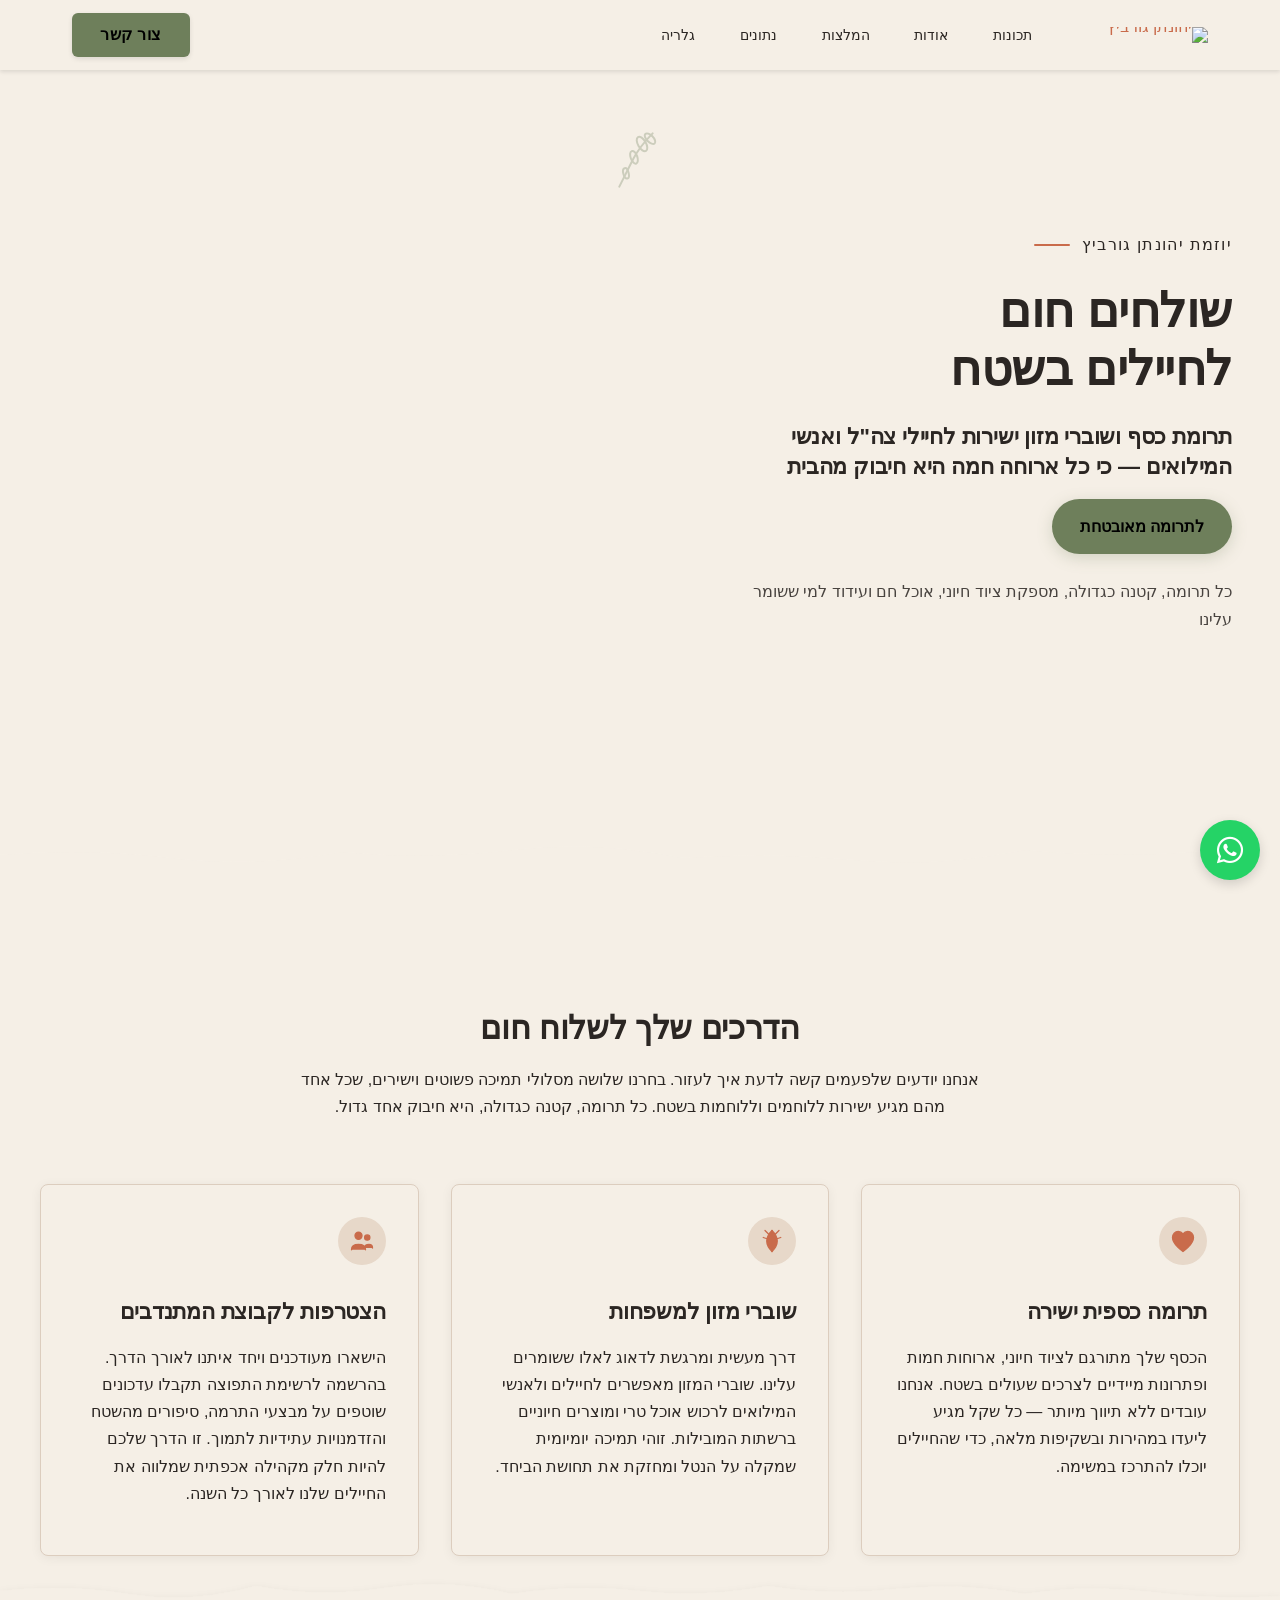
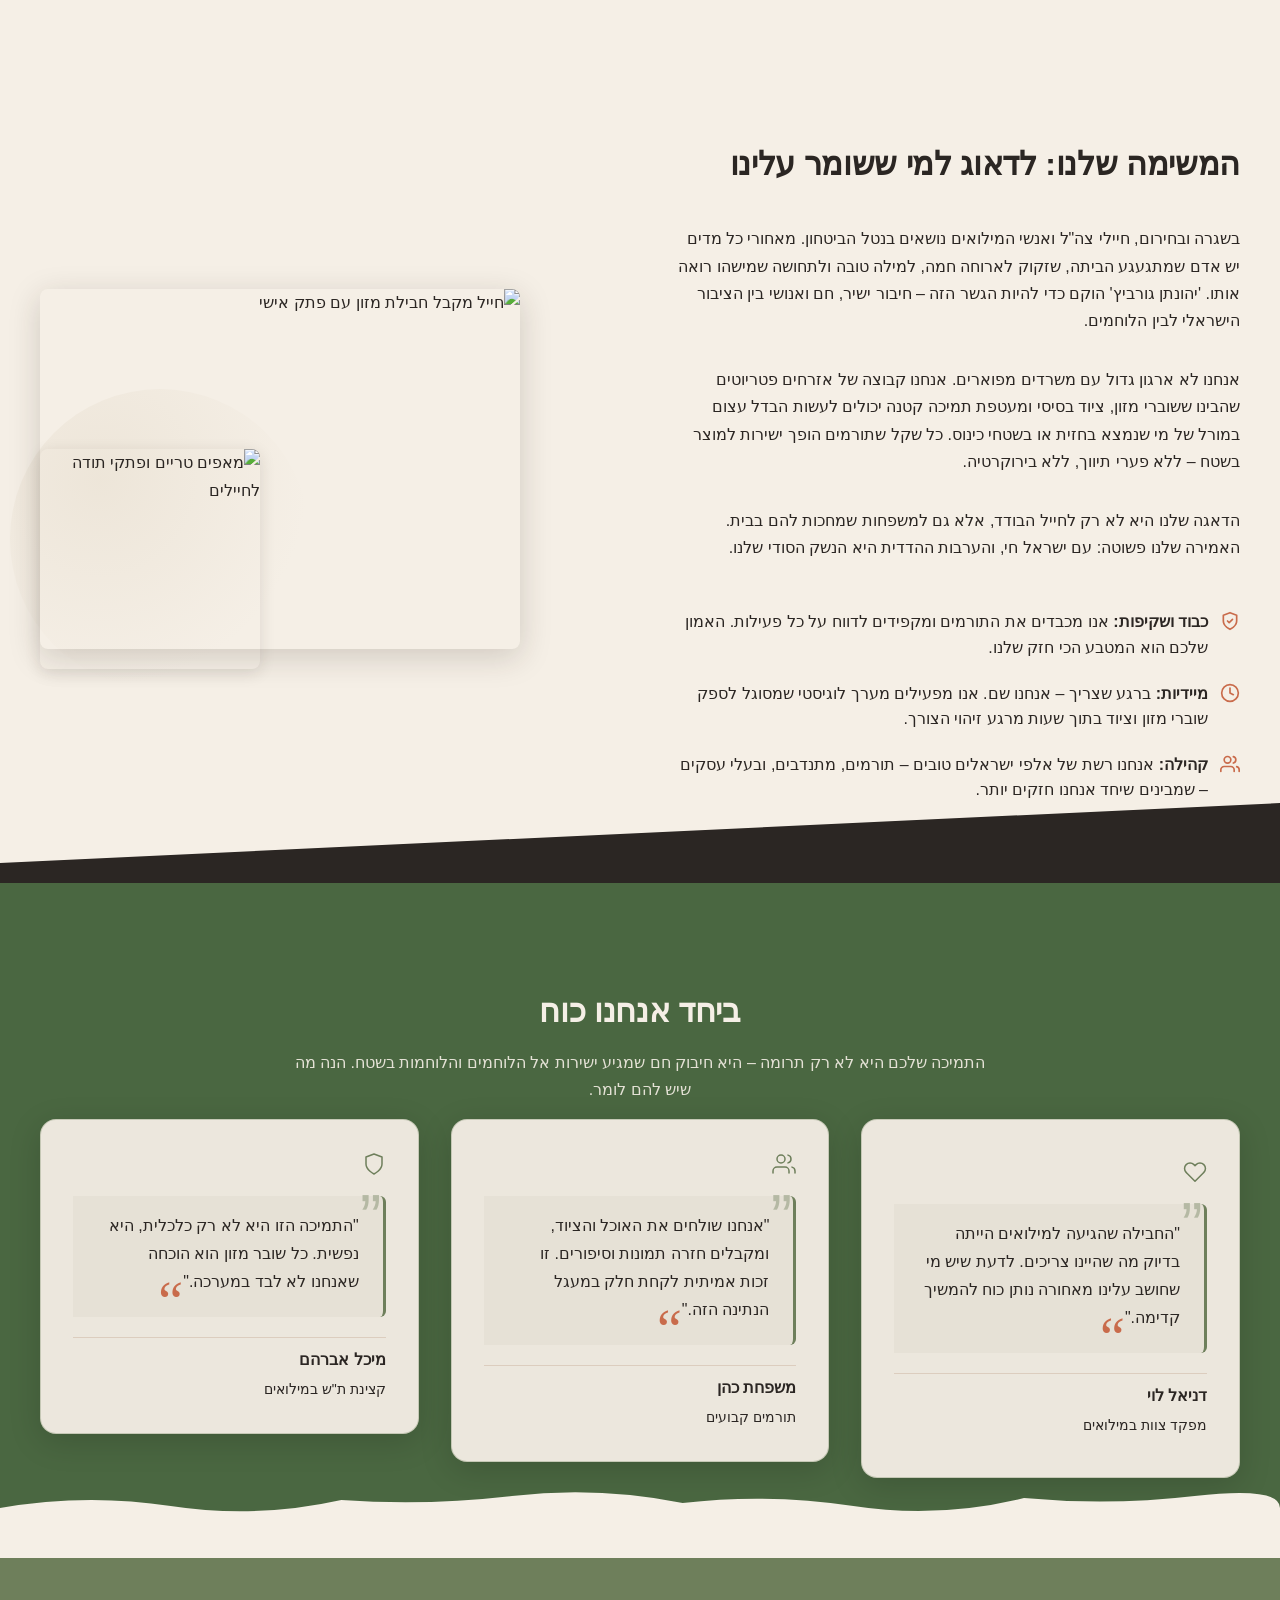
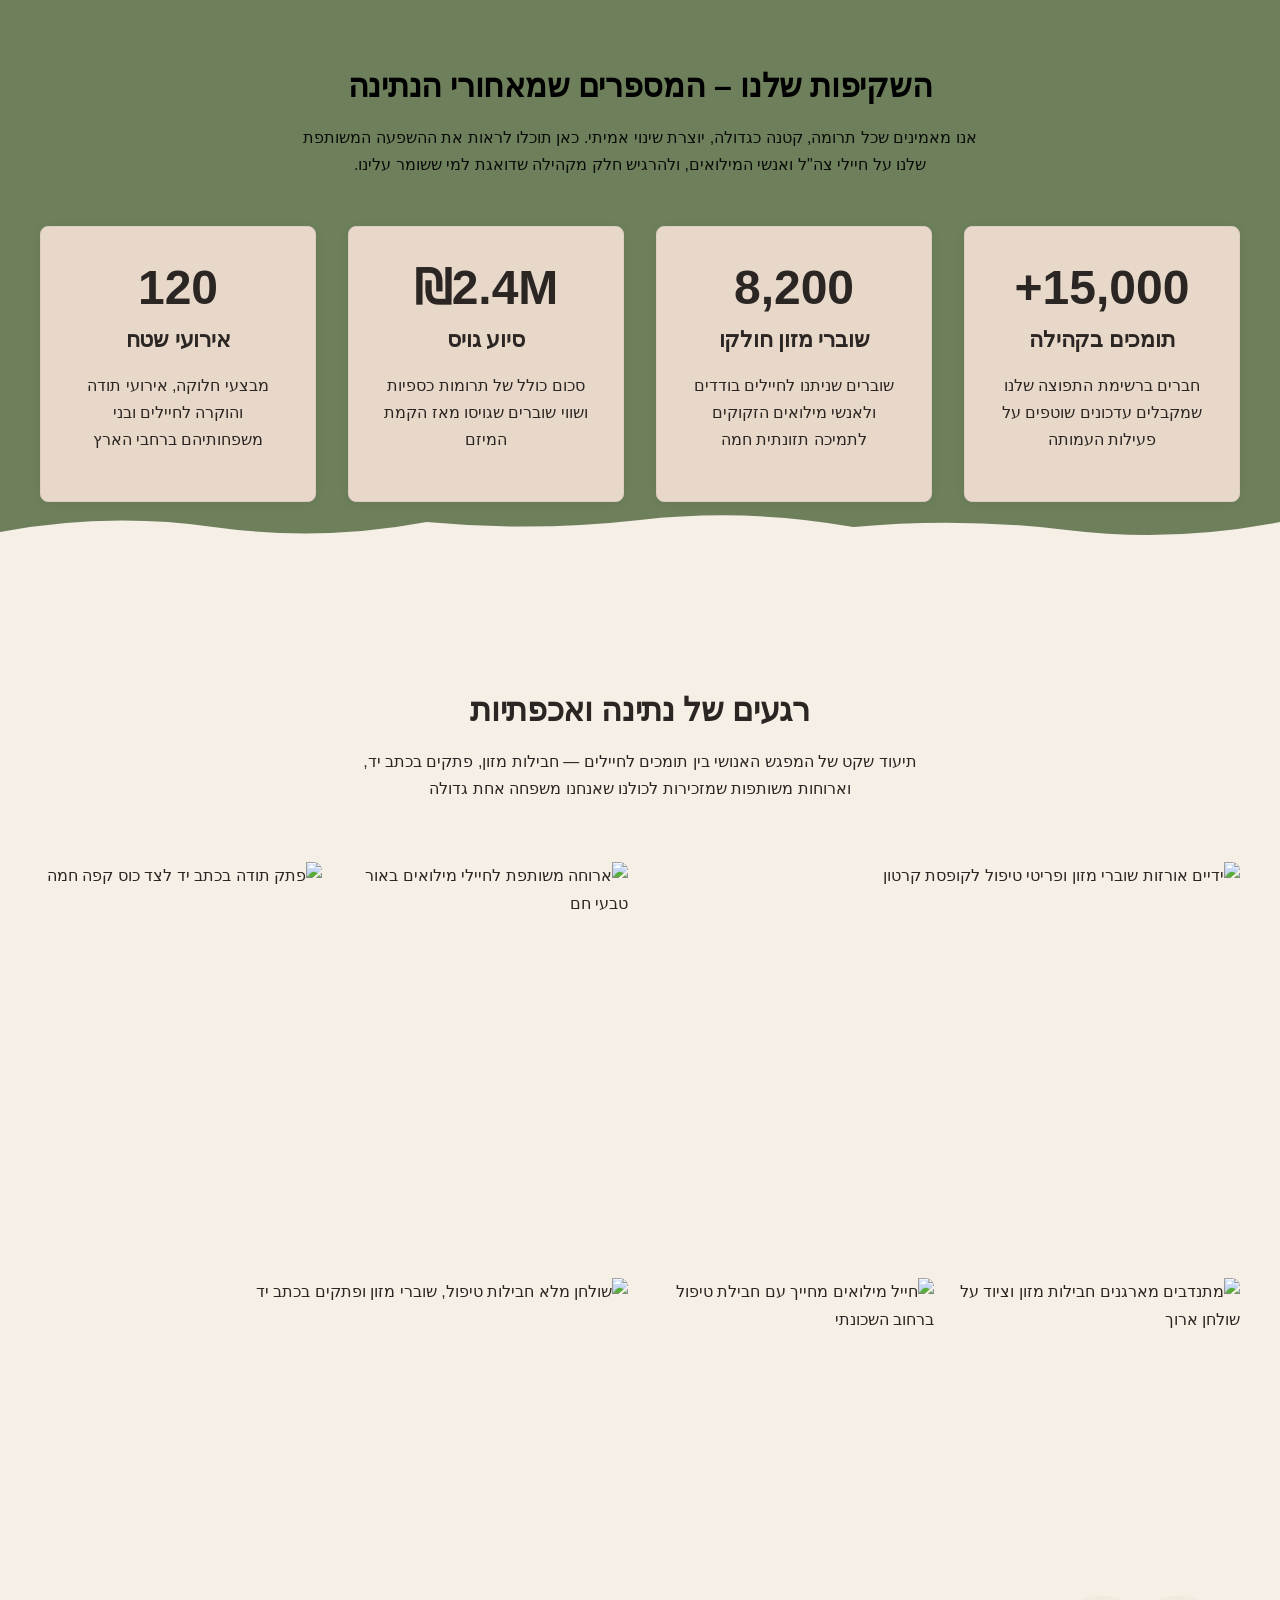
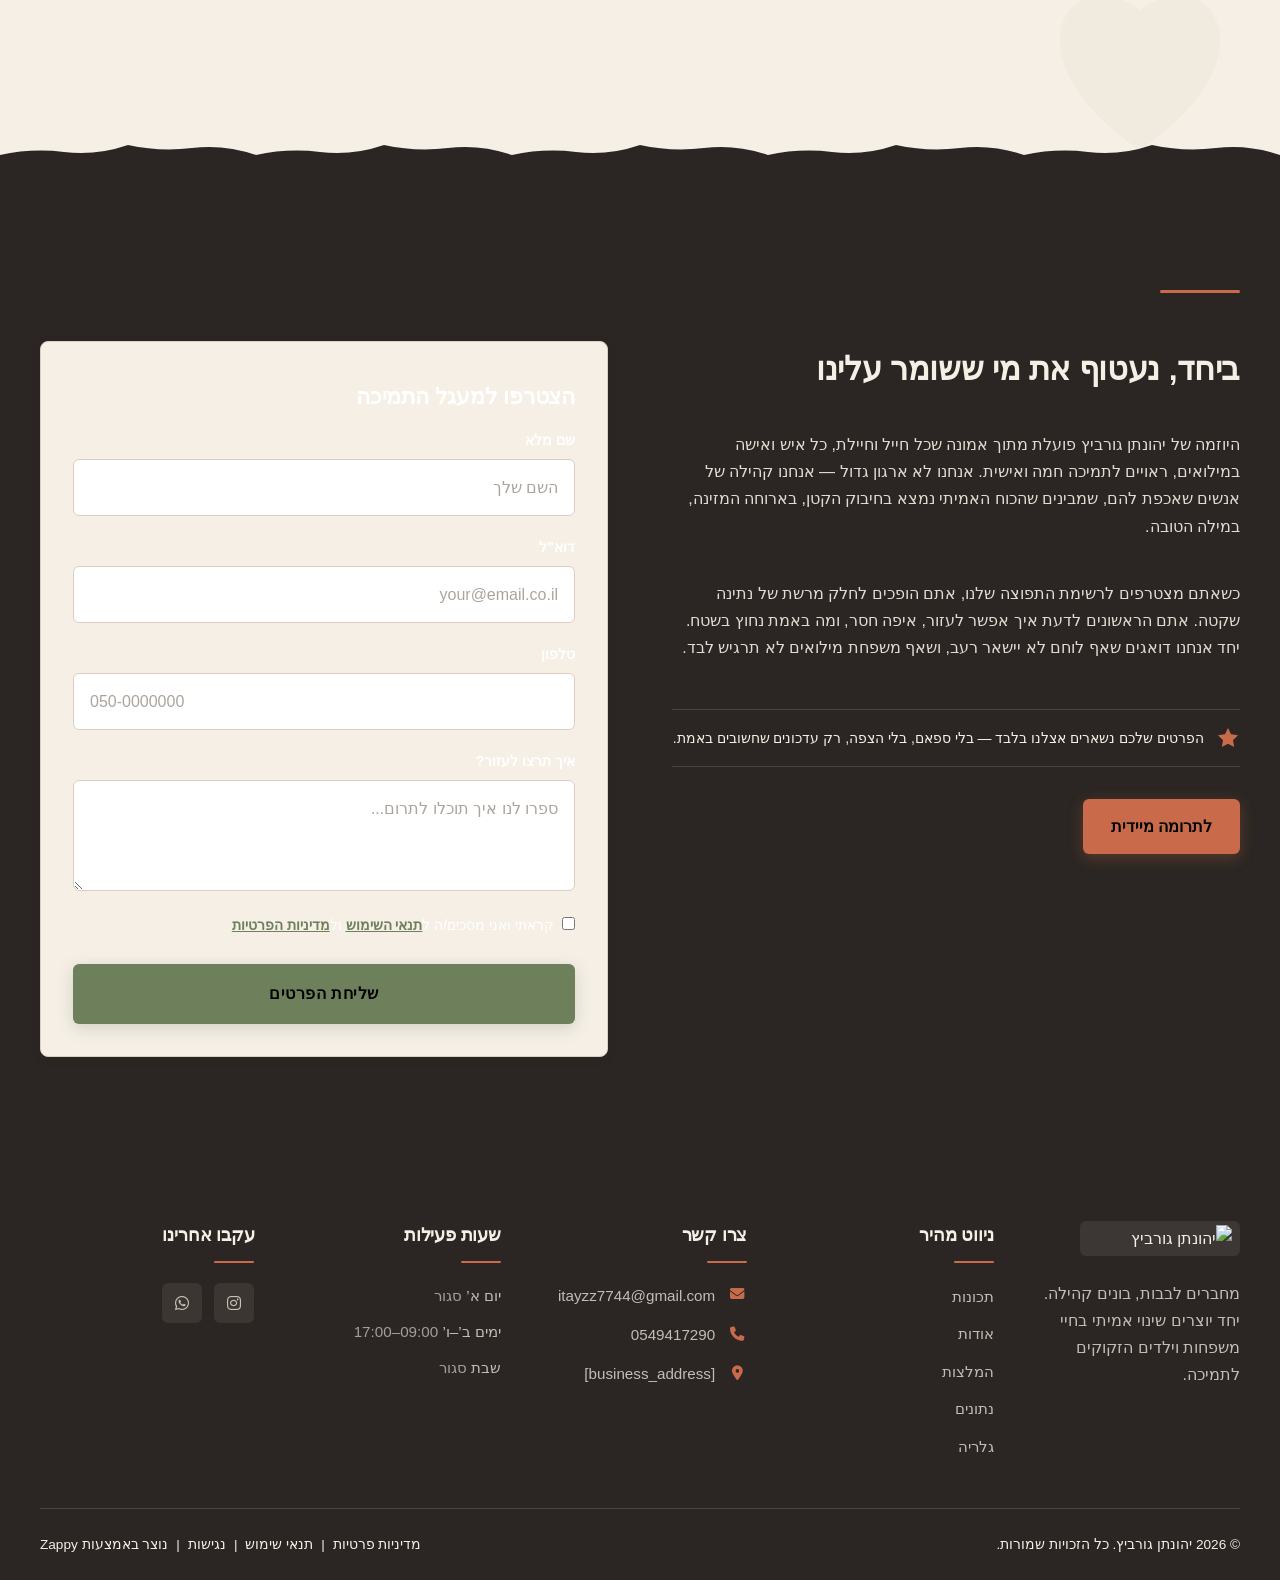
==== commit c1ef375b: "Background sync: Progressive GitHub Sync" ====
--- a/public/index.html
+++ b/public/index.html
@@ -1 +1 @@
-<!doctype html><html dir="rtl" lang="he"><head><meta charset="UTF-8"><meta content="width=device-width,initial-scale=1" name="viewport"><meta content="index, follow" name="robots"><title>תמכו בלוחמים שלנו עכשיו — יהונתן גורביץ</title><meta content="הצטרפו ליוזמת ההתנדבות הלאומית ותרמו כסף או שוברי מזון לחיילי צה״ל ולמילואימניקים. כל תרומה מחזקת את העורף הישראלי ומביאה תקווה בשטח. השאירו פרטים והפכו שותפים למעגל התמיכה." name="description"><meta content="nonprofit non profit, תרומה לחיילים, שוברי מזון לחיילים, תמיכה במילואים, nonprofits near me" name="keywords"><link href="/assets/favicon.ico" rel="icon" type="image/x-icon"><link href="/assets/favicon-16x16.png" rel="icon" type="image/png" sizes="16x16"><link href="/assets/favicon-32x32.png" rel="icon" type="image/png" sizes="32x32"><link href="/assets/favicon-48x48.png" rel="icon" type="image/png" sizes="48x48"><link href="/assets/favicon-192x192.png" rel="icon" type="image/png" sizes="192x192"><link href="/assets/favicon-512x512.png" rel="icon" type="image/png" sizes="512x512"><link href="/assets/apple-touch-icon.png" rel="apple-touch-icon"><script>!function(){"use strict";var t="4d21dcf7-0de3-4242-ae2d-ff16233bb963",e="https://api.zappy5.com/api/analytics/track",a=18e5,n=2592e6,o=!0,i=!0,r=!0;var s=function(){var e="zappy_visitor_"+t,a=null;try{if(a=localStorage.getItem(e)){var o=JSON.parse(a),i=Date.now();if(i-o.created<n)return o.lastSeen=i,localStorage.setItem(e,JSON.stringify(o)),o.id}}catch(t){console.warn("Zappy Analytics: LocalStorage not available")}var r="zv_"+Date.now()+"_"+Math.random().toString(36).substr(2,9);try{localStorage.setItem(e,JSON.stringify({id:r,created:Date.now(),lastSeen:Date.now()}))}catch(t){}return r}(),c=function(){var e="zappy_session_"+t,n=null;try{if(n=sessionStorage.getItem(e)){var o=JSON.parse(n),i=Date.now();if(i-o.timestamp<a)return o.timestamp=i,sessionStorage.setItem(e,JSON.stringify(o)),o.id}}catch(t){console.warn("Zappy Analytics: SessionStorage not available")}var r="zs_"+Date.now()+"_"+Math.random().toString(36).substr(2,9);try{sessionStorage.setItem(e,JSON.stringify({id:r,timestamp:Date.now()}))}catch(t){}return r}();function l(a,n){n=n||{};var o={website_id:t,event_type:a,page_path:window.location.pathname,referrer:document.referrer||"direct",visitor_id:s,session_id:c,metadata:n};if(navigator.sendBeacon){var i=new Blob([JSON.stringify(o)],{type:"application/json"});navigator.sendBeacon(e,i)}else fetch(e,{method:"POST",headers:{"Content-Type":"application/json"},body:JSON.stringify(o),keepalive:!0}).catch(function(t){console.warn("Zappy Analytics: Failed to track event",t)})}o&&l("pageview",{title:document.title,url:window.location.href}),i&&document.addEventListener("click",function(t){var e=t.target;if("BUTTON"===e.tagName||e.closest("button")){var a="BUTTON"===e.tagName?e:e.closest("button");l("click",{element:"button",text:a.textContent.trim().substring(0,100),id:a.id||null,class:a.className||null})}else if("A"===e.tagName||e.closest("a")){var n="A"===e.tagName?e:e.closest("a");l("navigation",{element:"link",text:n.textContent.trim().substring(0,100),href:n.href,external:n.hostname!==window.location.hostname})}},!0),r&&document.addEventListener("submit",function(t){var e=t.target;l("form_submit",{form_id:e.id||null,form_name:e.name||null,form_action:e.action||null,form_method:e.method||"GET"})},!0);var d=Date.now();window.addEventListener("beforeunload",function(){l("page_unload",{time_on_page:Math.floor((Date.now()-d)/1e3),page_path:window.location.pathname})}),window.zappyAnalytics={track:l,getVisitorId:function(){return s},getSessionId:function(){return c}}}()</script><meta content="תמכו בלוחמים שלנו עכשיו — יהונתן גורביץ" property="og:title"><meta content="הצטרפו ליוזמת ההתנדבות הלאומית ותרמו כסף או שוברי מזון לחיילי צה״ל ולמילואימניקים. כל תרומה מחזקת את העורף הישראלי ומביאה תקווה בשטח. השאירו פרטים והפכו שותפים למעגל התמיכה." property="og:description"><meta content="summary_large_image" name="twitter:card"><meta content="תמכו בלוחמים שלנו עכשיו — יהונתן גורביץ" name="twitter:title"><meta content="הצטרפו ליוזמת ההתנדבות הלאומית ותרמו כסף או שוברי מזון לחיילי צה״ל ולמילואימניקים. כל תרומה מחזקת את העורף הישראלי ומביאה תקווה בשטח. השאירו פרטים והפכו שותפים למעגל התמיכה." name="twitter:description"><meta content="website" property="og:type"><meta content="he_IL" property="og:locale"><link href="https://cdnjs.cloudflare.com/ajax/libs/font-awesome/6.4.0/css/all.min.css" rel="stylesheet"><style>.skip-link{position:absolute;top:0;left:0;transform:translateY(-200%);padding:12px 18px;background:var(--bg-dark,#1a1a1a);color:var(--text-light,#fff);font-weight:600;border-radius:0 0 8px 0;z-index:10000}.skip-link:focus{transform:none;outline:2px solid var(--ring,#fff);outline-offset:2px}:focus-visible{outline:2px solid var(--ring,currentColor);outline-offset:3px}</style><link href="/assets/favicon.ico" rel="icon" type="image/x-icon"><link href="/assets/favicon-16x16.png" rel="icon" type="image/png" sizes="16x16"><link href="/assets/favicon-32x32.png" rel="icon" type="image/png" sizes="32x32"><link href="/assets/favicon-48x48.png" rel="icon" type="image/png" sizes="48x48"><link href="/assets/favicon-192x192.png" rel="icon" type="image/png" sizes="192x192"><link href="/assets/favicon-512x512.png" rel="icon" type="image/png" sizes="512x512"><link href="/assets/apple-touch-icon.png" rel="apple-touch-icon"><link href="https://cdn.jsdelivr.net/npm/vanilla-cookieconsent@3/dist/cookieconsent.css" rel="stylesheet"><script src="https://cdn.jsdelivr.net/npm/vanilla-cookieconsent@3/dist/cookieconsent.umd.js"></script><script src="https://cdn.jsdelivr.net/gh/mickidum/acc_toolbar/acctoolbar/acctoolbar.min.js"></script><link href="/styles.css" rel="stylesheet"><script>window.ZAPPY_WEBSITE_ID="4d21dcf7-0de3-4242-ae2d-ff16233bb963",window.ZAPPY_API_BASE="https://api.zappy5.com"</script><style id="zappy-dropdown-submenu-styles">#navMenu li:has(.sub-menu),.nav-menu li:has(.sub-menu),.navbar li:has(.sub-menu),nav li:has(.sub-menu){position:relative}#navMenu .sub-menu,.nav-menu .sub-menu,.navbar .sub-menu,nav .sub-menu{display:block!important;position:absolute!important;top:100%;left:0;min-width:220px;background:#fff;border-radius:8px;box-shadow:0 8px 25px rgba(0,0,0,.15);padding:8px 0;opacity:0;visibility:hidden;transform:translateY(10px);transition:all .3s ease;z-index:1000;list-style:none;pointer-events:none}#navMenu li:hover>.sub-menu,.nav-menu li:hover>.sub-menu,.navbar li:hover>.sub-menu,nav li:hover>.sub-menu{opacity:1!important;visibility:visible!important;transform:translateY(0)!important;pointer-events:auto!important}.sub-menu li{list-style:none;margin:0;padding:0}.sub-menu a{display:block!important;padding:10px 16px!important;color:var(--text-dark,#333)!important;font-weight:500;text-decoration:none;white-space:nowrap;transition:background-color .2s}.sub-menu .zappy-nav-child>a{padding-left:28px!important;font-size:.9em!important;opacity:.85!important}[dir=rtl] .sub-menu .zappy-nav-child>a,html[lang=ar] .sub-menu .zappy-nav-child>a,html[lang=he] .sub-menu .zappy-nav-child>a{padding-left:10px!important;padding-right:28px!important}.sub-menu .zappy-nav-parent>a{font-weight:600!important}.sub-menu a:hover{background-color:#f5f5f5}[dir=rtl] .nav-menu .sub-menu,[dir=rtl] .navbar .sub-menu,[dir=rtl] nav .sub-menu,html[lang=ar] .nav-menu .sub-menu,html[lang=ar] .navbar .sub-menu,html[lang=ar] nav .sub-menu,html[lang=he] .nav-menu .sub-menu,html[lang=he] .navbar .sub-menu,html[lang=he] nav .sub-menu{left:auto!important;right:0!important}.sub-menu:empty,.sub-menu:not(:has(li)):not(:has(> a)),.sub-menu:not(:has(li:not(.zappy-hidden-menu-item))):not(:has(> a)){display:none!important;opacity:0!important;visibility:hidden!important;pointer-events:none!important}li:has(.menu-group-title):hover>.sub-menu{opacity:1!important;visibility:visible!important;transform:translateY(0)!important;pointer-events:auto!important}#navMenu>li>.menu-group-title,.nav-menu>li>.menu-group-title{display:inline-block;padding:.5rem 1rem;cursor:default;user-select:none}@media (max-width:768px){#navMenu .sub-menu,.nav-menu .sub-menu,.navbar .sub-menu,nav .sub-menu{position:static!important;transform:none!important;box-shadow:none!important;background:0 0!important;max-height:0;overflow:hidden;opacity:0;visibility:hidden;transition:max-height .3s ease,opacity .3s ease;padding:0!important;border-radius:0!important}#navMenu .sub-menu.mobile-expanded,.nav-menu .sub-menu.mobile-expanded,.navbar .sub-menu.mobile-expanded{max-height:none!important;overflow-y:visible!important;opacity:1!important;visibility:visible!important;padding:8px 0 8px 16px!important}[dir=rtl] .sub-menu.mobile-expanded,html[lang=he] .sub-menu.mobile-expanded{padding:8px 16px 8px 0!important}#navMenu li:hover>.sub-menu,.nav-menu li:hover>.sub-menu,.navbar li:hover>.sub-menu,nav li:hover>.sub-menu{opacity:0;visibility:hidden;pointer-events:none}#navMenu li>.sub-menu.mobile-expanded,.nav-menu li>.sub-menu.mobile-expanded,.navbar li>.sub-menu.mobile-expanded,nav li>.sub-menu.mobile-expanded{opacity:1!important;visibility:visible!important;pointer-events:auto!important}#navMenu li:has(.sub-menu),.nav-menu li:has(.sub-menu),.navbar li:has(.sub-menu),nav li:has(.sub-menu){display:flex!important;flex-wrap:wrap!important;align-items:center!important;position:relative!important;min-height:44px!important}#navMenu li:has(.sub-menu)>a,.nav-menu li:has(.sub-menu)>a,.navbar li:has(.sub-menu)>a,nav li:has(.sub-menu)>a{flex:1!important;min-width:0!important}#navMenu li:has(.sub-menu)>.menu-group-title,.nav-menu li:has(.sub-menu)>.menu-group-title,.navbar li:has(.sub-menu)>.menu-group-title,nav li:has(.sub-menu)>.menu-group-title{flex:1!important;min-width:0!important;padding:0!important;line-height:inherit!important}#navMenu li:has(.sub-menu)>.sub-menu,.nav-menu li:has(.sub-menu)>.sub-menu,.navbar li:has(.sub-menu)>.sub-menu,nav li:has(.sub-menu)>.sub-menu{flex-basis:100%!important;width:100%!important}#navMenu li:has(.sub-menu)>a [class*=arrow],#navMenu li:has(.sub-menu)>a [class*=chevron],.nav-menu li:has(.sub-menu)>a .fa-angle-down,.nav-menu li:has(.sub-menu)>a .fa-chevron-down,.nav-menu li:has(.sub-menu)>a [class*=arrow],.nav-menu li:has(.sub-menu)>a [class*=chevron],nav li:has(.sub-menu)>a [class*=arrow],nav li:has(.sub-menu)>a [class*=chevron]{display:none!important;visibility:hidden!important}.mobile-submenu-toggle{display:flex!important;align-items:center!important;justify-content:center!important;width:44px!important;height:auto!important;background:0 0!important;border:none!important;cursor:pointer!important;color:var(--text-dark)!important;position:static!important;flex-shrink:0!important;align-self:stretch!important;z-index:2!important;padding:0!important;margin:0!important}.mobile-submenu-toggle::after{content:''!important;width:0!important;height:0!important;border-left:6px solid transparent!important;border-right:6px solid transparent!important;border-top:7px solid currentColor!important;transition:transform .3s ease!important}.mobile-submenu-toggle.expanded::after{transform:rotate(180deg)!important}.sub-menu a{padding:10px 0!important;display:block!important;color:var(--text-dark)!important;white-space:normal!important}.sub-menu .zappy-nav-child>a{padding-left:28px!important;font-size:.9em!important;opacity:.85!important}[dir=rtl] .sub-menu .zappy-nav-child>a,html[lang=ar] .sub-menu .zappy-nav-child>a,html[lang=he] .sub-menu .zappy-nav-child>a{padding-left:0!important;padding-right:28px!important}.sub-menu .zappy-nav-parent>a{font-weight:600!important}#navMenu.active,.nav-menu.active{max-width:100vw!important;overflow-x:hidden!important;box-sizing:border-box!important}.navbar .sub-menu li a,.zappy-products-dropdown .sub-menu a,nav.navbar .sub-menu li a{color:var(--text-dark)!important}}@media (min-width:769px){.mobile-submenu-toggle{display:none!important}}</style><style id="zappy-widget-visibility">html[dir=rtl] .whatsapp-float{right:20px!important;left:auto!important}html:not([dir]) .whatsapp-float,html[dir=ltr] .whatsapp-float{left:20px!important;right:auto!important}html[dir=rtl] #mic-access-tool-general-button,html[dir=rtl] #mic-init-access-tool #mic-access-tool-general-button,html[dir=rtl] #mic-init-access-tool .mic-access-tool-general-button,html[dir=rtl] ._access-icon,html[dir=rtl] .mic-access-tool-general-button{left:20px!important;right:auto!important}html:not([dir]) #mic-access-tool-general-button,html:not([dir]) #mic-init-access-tool #mic-access-tool-general-button,html:not([dir]) #mic-init-access-tool .mic-access-tool-general-button,html:not([dir]) ._access-icon,html:not([dir]) .mic-access-tool-general-button,html[dir=ltr] #mic-access-tool-general-button,html[dir=ltr] #mic-init-access-tool #mic-access-tool-general-button,html[dir=ltr] #mic-init-access-tool .mic-access-tool-general-button,html[dir=ltr] ._access-icon,html[dir=ltr] .mic-access-tool-general-button{right:20px!important;left:auto!important}@media (max-width:768px){.whatsapp-float{display:flex!important}}@media (min-width:769px){.whatsapp-float{display:flex!important}}@media (max-width:768px){#mic-access-tool-general-button,#mic-init-access-tool #mic-access-tool-general-button,#mic-init-access-tool .mic-access-tool-general-button,._access-icon,.mic-access-tool-general-button{display:flex!important;visibility:visible!important;opacity:1!important;pointer-events:auto!important}#mic-access-tool-box.opened-mic-access-tool,#mic-init-access-tool #mic-access-tool-box.opened-mic-access-tool,.mic-access-tool-box.opened-mic-access-tool{visibility:visible!important;opacity:1!important;pointer-events:auto!important}}@media (min-width:769px){#mic-access-tool-general-button,#mic-init-access-tool #mic-access-tool-general-button,#mic-init-access-tool .mic-access-tool-general-button,._access-icon,.mic-access-tool-general-button{display:flex!important;visibility:visible!important;opacity:1!important;pointer-events:auto!important}#mic-access-tool-box.opened-mic-access-tool,#mic-init-access-tool #mic-access-tool-box.opened-mic-access-tool,.mic-access-tool-box.opened-mic-access-tool{visibility:visible!important;opacity:1!important;pointer-events:auto!important}}</style></head><body><a href="#main" class="skip-link">דלג לתוכן הראשי</a><nav class="navbar" dir="rtl"><button class="mobile-toggle" aria-label="תפריט" id="mobileToggle"><svg viewBox="0 0 24 24" fill="none" height="24" width="24" class="hamburger-icon"><path d="M3 12h18M3 6h18M3 18h18" stroke="currentColor" stroke-linecap="round" stroke-width="2"></path></svg> <svg viewBox="0 0 24 24" fill="none" height="24" width="24" class="close-icon" style="display:none"><path d="M18 6L6 18M6 6l12 12" stroke="currentColor" stroke-linecap="round" stroke-width="2"></path></svg></button> <button class="phone-header-btn" aria-label="התקשר" data-phone="0549417290"><svg viewBox="0 0 24 24" fill="currentColor" height="20" width="20"><path d="M22 16.92v3a2 2 0 0 1-2.18 2 19.79 19.79 0 0 1-8.63-3.07 19.5 19.5 0 0 1-6-6 19.79 19.79 0 0 1-3.07-8.67A2 2 0 0 1 4.11 2h3a2 2 0 0 1 2 1.72 12.84 12.84 0 0 0 .7 2.81 2 2 0 0 1-.45 2.11L8.09 9.91a16 16 0 0 0 6 6l1.27-1.27a2 2 0 0 1 2.11-.45 12.84 12.84 0 0 0 2.81.7A2 2 0 0 1 22 16.92z"></path></svg></button><div class="nav-container"><div class="nav-right-group"><div class="nav-brand"><a href="/" class="logo-link"><img alt="יהונתן גורביץ" src="/assets/site-----image-1.webp" class="logo"></a></div><ul class="nav-menu" id="navMenu"><li><a href="#features">תכונות</a></li><li><a href="#about">אודות</a></li><li><a href="#testimonials">המלצות</a></li><li><a href="#stats">נתונים</a></li><li><a href="#gallery">גלריה</a></li><li class="mobile-contact-link nav-cta-mobile-item"><a href="#contact" class="nav-cta-btn">צור קשר</a></li></ul></div><div class="nav-cta-container"><a href="#contact" class="nav-cta-btn">צור קשר</a></div></div></nav><script>window.addEventListener("load",function(){const e=document.querySelector(".navbar, nav, header");if(!e)return void console.log("[Navbar] Navbar element not found");let t=document.getElementById("mobileToggle")||document.querySelector(".mobile-toggle")||document.querySelector(".hamburger")||document.querySelector(".hamburger-menu")||document.querySelector(".menu-toggle")||document.querySelector(".burger-menu")||document.querySelector('[aria-label="Menu"]')||document.querySelector('[aria-label="תפריט"]');const o=document.querySelector(".phone-header-btn"),n=window.getComputedStyle(e);let r=n.backgroundColor;if(console.log("[Navbar] Initial navbar background:",r),"transparent"===r||"rgba(0, 0, 0, 0)"===r||r.startsWith("rgba")&&r.includes(", 0)")){const e=n.backgroundImage;if(e&&"none"!==e)console.log("[Navbar] Navbar has background image/gradient, using dark text"),r="rgb(240, 240, 240)";else{const e=window.getComputedStyle(document.body).backgroundColor;console.log("[Navbar] Navbar transparent, using body background:",e),r=e}}const a=r.match(/\d+/g);if(a&&a.length>=3){const e=(.299*parseInt(a[0])+.587*parseInt(a[1])+.114*parseInt(a[2]))/255;console.log("[Navbar] Mobile button colors preserved from Claude CSS (luminance:",e.toFixed(2)+")");const n=document.createElement("style");n.id="zappy-mobile-nav-fix";document.documentElement.lang;document.documentElement.dir,n.textContent='\n        /* Hide mobile buttons on desktop, show only on mobile */\n        @media (min-width: 769px) {\n          .mobile-toggle,\n          .phone-header-btn {\n            display: none !important;\n          }\n        }\n        \n        /* Show and position mobile buttons correctly on mobile */\n        @media (max-width: 768px) {\n          .navbar,\n          nav.navbar {\n            min-height: 70px !important;\n          }\n\n          .mobile-toggle,\n          .phone-header-btn {\n            position: absolute !important;\n            top: 0 !important;\n            bottom: 0 !important;\n            margin-top: auto !important;\n            margin-bottom: auto !important;\n            transform: none !important;\n            z-index: 1001 !important;\n            display: flex !important;\n            align-items: center !important;\n            justify-content: center !important;\n            width: 36px !important;\n            height: 36px !important;\n            border-radius: 50% !important;\n            border: none !important;\n            cursor: pointer !important;\n            padding: 6px !important;\n            background: none !important;\n            color: var(--nav-text, var(--text-dark)) !important;\n            touch-action: manipulation !important;\n            -webkit-tap-highlight-color: transparent !important;\n          }\n\n          html[data-zappy-site-type="ecommerce"] .phone-header-btn,\n          body[data-zappy-site-type="ecommerce"] .phone-header-btn,\n          html[data-zappy-site-type="ecommerce"] header .phone-header-btn,\n          html[data-zappy-site-type="ecommerce"] nav .phone-header-btn {\n            display: none !important;\n            visibility: hidden !important;\n            width: 0 !important;\n            height: 0 !important;\n            min-width: 0 !important;\n            overflow: hidden !important;\n          }\n          \n          /* LTR positioning (default): hamburger LEFT, phone RIGHT */\n          html:not([dir="rtl"]):not([lang="he"]):not([lang="ar"]) .mobile-toggle,\n          html[dir="ltr"] .mobile-toggle {\n            left: 12px !important;\n            right: auto !important;\n          }\n          html:not([dir="rtl"]):not([lang="he"]):not([lang="ar"]) .phone-header-btn,\n          html[dir="ltr"] .phone-header-btn {\n            right: 12px !important;\n            left: auto !important;\n          }\n          \n          /* RTL positioning: hamburger RIGHT, phone LEFT */\n          html[dir="rtl"] .mobile-toggle,\n          html[lang="he"] .mobile-toggle,\n          html[lang="ar"] .mobile-toggle {\n            right: 12px !important;\n            left: auto !important;\n          }\n          html[dir="rtl"] .phone-header-btn,\n          html[lang="he"] .phone-header-btn,\n          html[lang="ar"] .phone-header-btn {\n            left: 12px !important;\n            right: auto !important;\n          }\n          \n          /* CRITICAL: Ensure nav-container has min-height on mobile */\n          /* All children are positioned absolutely/fixed on mobile, so height:auto collapses to 0 */\n          .nav-container {\n            min-height: 70px !important;\n            position: relative !important;\n          }\n          \n          /* Ensure SVG icons are properly sized and inherit color */\n          .mobile-toggle svg,\n          .phone-header-btn svg {\n            width: 24px !important;\n            height: 24px !important;\n            /* Don\'t force display - let JavaScript control hamburger/close toggle */\n          }\n          \n          /* Reset nav-cta-container on mobile - remove desktop box-shadow/padding */\n          /* that creates a visible ghost box when CTA button is hidden */\n          .nav-cta-container {\n            box-shadow: none !important;\n            padding: 0 !important;\n          }\n          \n          /* Hide nav-cta-container entirely on mobile when there\'s no lang-switcher */\n          /* (only the CTA button is inside, and it\'s hidden on mobile) */\n          .nav-cta-container:not(:has(.lang-switcher)) {\n            display: none !important;\n          }\n          \n          /* CRITICAL: Prevent hero image fade gradient from bleeding over headline text */\n          /* The .image-fade-gradient has bottom: -30px (extends below parent) */\n          /* On mobile stacked layout, this overlaps the h1 text below the image */\n          .hero-image-column {\n            overflow: hidden !important;\n          }\n          .image-fade-gradient {\n            bottom: 0 !important;\n          }\n          \n          /* Hide desktop language switcher on mobile - hamburger menu handles it */\n          /* High specificity to override stored CSS */\n          .lang-switcher,\n          .nav-cta-container .lang-switcher,\n          .nav-container .lang-switcher,\n          .navbar .lang-switcher,\n          .navbar .nav-cta-container .lang-switcher {\n            display: none !important;\n          }\n        }\n      ';const r=document.getElementById("zappy-mobile-nav-fix");r&&r.remove(),document.head.appendChild(n),console.log("[Navbar] Critical CSS injected for mobile nav positioning");const i=window.innerWidth<=768;if(t){const e=t.querySelector(".hamburger-icon"),o=t.querySelector(".close-icon");e&&(e.style.setProperty("width","24px","important"),e.style.setProperty("height","24px","important"),e.style.setProperty("display","block","important")),o&&(o.style.setProperty("width","24px","important"),o.style.setProperty("height","24px","important"),o.style.setProperty("display","none","important")),i?(t.style.setProperty("position","absolute","important"),t.style.setProperty("top","0","important"),t.style.setProperty("bottom","0","important"),t.style.setProperty("margin-top","auto","important"),t.style.setProperty("margin-bottom","auto","important"),t.style.setProperty("transform","none","important"),t.style.setProperty("z-index","1001","important"),t.style.removeProperty("left"),t.style.removeProperty("right"),console.log("[Navbar] Mobile toggle positioning applied (mobile viewport)")):(t.style.removeProperty("position"),t.style.removeProperty("top"),t.style.removeProperty("transform"),t.style.removeProperty("z-index"),t.style.removeProperty("left"),t.style.removeProperty("right"),console.log("[Navbar] Desktop viewport - cleared mobile toggle inline positioning"))}if(o){const e=o.querySelector("svg");e&&(e.style.width="24px",e.style.height="24px",e.setAttribute("width","24"),e.setAttribute("height","24")),i?(o.style.setProperty("position","absolute","important"),o.style.setProperty("top","0","important"),o.style.setProperty("bottom","0","important"),o.style.setProperty("margin-top","auto","important"),o.style.setProperty("margin-bottom","auto","important"),o.style.setProperty("transform","none","important"),o.style.setProperty("z-index","1001","important"),o.style.removeProperty("left"),o.style.removeProperty("right"),console.log("[Navbar] Phone button positioning applied (mobile viewport)")):(o.style.removeProperty("position"),o.style.removeProperty("top"),o.style.removeProperty("transform"),o.style.removeProperty("z-index"),o.style.removeProperty("left"),o.style.removeProperty("right"),console.log("[Navbar] Desktop viewport - cleared phone button inline positioning"))}}else console.log("[Navbar] Could not parse background color:",r);t=document.getElementById("mobileToggle")||document.querySelector(".mobile-toggle")||document.querySelector(".hamburger")||document.querySelector(".hamburger-menu")||document.querySelector(".menu-toggle")||document.querySelector(".burger-menu")||document.querySelector('[aria-label="Menu"]')||document.querySelector('[aria-label="תפריט"]');const i=document.getElementById("navMenu")||document.querySelector(".nav-menu")||document.querySelector(".nav-links")||document.querySelector("nav ul:not(.submenu)");if(!t||!i)return void console.log("[Navbar] Mobile toggle or menu not found:",{toggle:!!t,menu:!!i});i.id||(i.id="navMenu"),console.log("[Navbar] Initializing mobile menu...");const l=t.cloneNode(!0);t.parentNode.replaceChild(l,t);var s=0;function p(e){var t=Date.now();t-s<300||(s=t,function(e){e.preventDefault(),e.stopPropagation();const t=l.querySelector(".hamburger-icon"),o=l.querySelector(".close-icon");i.classList.contains("active")?(i.classList.remove("active"),t&&t.style.setProperty("display","block","important"),o&&o.style.setProperty("display","none","important"),document.body.style.overflow="",document.body.classList.remove("menu-open"),console.log("[Navbar] Menu closed")):(i.classList.add("active"),t&&t.style.setProperty("display","none","important"),o&&o.style.setProperty("display","block","important"),document.body.style.overflow="hidden",document.body.classList.add("menu-open"),console.log("[Navbar] Menu opened"))}(e))}l.addEventListener("click",p),l.addEventListener("touchend",p),document.addEventListener("keydown",function(e){if(("Escape"===e.key||"Esc"===e.key)&&i.classList.contains("active")){const e=l.querySelector(".hamburger-icon"),t=l.querySelector(".close-icon");i.classList.remove("active"),e&&e.style.setProperty("display","block","important"),t&&t.style.setProperty("display","none","important"),document.body.style.overflow="",document.body.classList.remove("menu-open"),console.log("[Navbar] Menu closed (Escape)")}}),i.querySelectorAll("a").forEach(function(e){e.addEventListener("click",function(){if("#"===this.getAttribute("href"))return;const e=l.querySelector(".hamburger-icon"),t=l.querySelector(".close-icon");i.classList.remove("active"),e&&e.style.setProperty("display","block","important"),t&&t.style.setProperty("display","none","important"),document.body.style.overflow="",document.body.classList.remove("menu-open"),console.log("[Navbar] Menu closed (link clicked)")})});var m=i.querySelectorAll(".dropdown-toggle");m.forEach(function(e){e.addEventListener("click",function(e){e.preventDefault(),e.stopPropagation();var t=this.closest(".nav-dropdown");t&&(t.parentNode.querySelectorAll(".nav-dropdown.open").forEach(function(e){e!==t&&e.classList.remove("open")}),t.classList.toggle("open"),console.log("[Navbar] Dropdown toggled:",t.classList.contains("open")?"open":"closed"))})}),document.addEventListener("click",function(e){e.target.closest(".nav-dropdown")||document.querySelectorAll(".nav-dropdown.open").forEach(function(e){e.classList.remove("open")})}),console.log("[Navbar] Dropdown handlers initialized for "+m.length+" dropdowns"),o&&o.addEventListener("click",function(){const e=document.querySelectorAll('a[href^="tel:"]'),t=e.length>0?e[0].getAttribute("href").replace("tel:",""):"0549417290";window.location.href="tel:"+t,console.log("[Navbar] Phone button clicked")}),console.log("[Navbar] Mobile menu initialized successfully")})</script><main id="main"><section class="index-hero-section" data-band-index="0" data-layout-spec="בית-hero" id="hero" data-hero-treatment="fade-bleed" data-hero-type="fullscreen-scrim" style="--hero-fade-color:var(--bg-light)"><img alt="חיילי מילואים מקבלים חבילת מזון חמה בשדה" src="/assets/site-index-hero-image-1.webp" data-context="A warm, cinematic, full-bleed photograph showing a quiet, authentic moment of Israeli reservists receiving food support or a care package exchange in a sunlit outdoor setting. The human subjects are positioned toward the right side (end side in RTL) of the frame, with soft natural light and earthy tones conveying dignity and human connection." data-placeholder="index-hero-image-1" height="600" loading="eager" width="1200" class="hero-fade-img" data-hero-bg="true" fetchpriority="high"><div class="hero-fade-content"><p class="hero-eyebrow">יוזמת יהונתן גורביץ</p><h1 class="display-xl">שולחים חום<br>לחיילים בשטח</h1><h3 class="hero-subtitle">תרומת כסף ושוברי מזון ישירות לחיילי צה"ל ואנשי המילואים — כי כל ארוחה חמה היא חיבוק מהבית</h3><div class="hero-cta-row"><a href="#" class="btn-primary">לתרומה מאובטחת</a> <a href="#" class="btn-secondary">להצטרפות לרשימת התפוצה</a></div><p class="hero-micro-copy">כל תרומה, קטנה כגדולה, מספקת ציוד חיוני, אוכל חם ועידוד למי ששומר עלינו</p></div><div class="hero-divider-wrapper"><svg viewBox="0 0 1200 80" xmlns="http://www.w3.org/2000/svg" preserveAspectRatio="none" aria-hidden="true" data-no-icon-edit="true"><defs><linearGradient id="heroDividerGrad" x1="0%" x2="0%" y1="0%" y2="100%"><stop offset="0%" stop-color="#E8DFD0"></stop><stop offset="100%" stop-color="#F5EFE6"></stop></linearGradient></defs><path d="M0,80 L0,35 Q80,28 160,38 T320,32 Q400,40 480,30 T640,38 Q720,32 800,40 T960,30 Q1040,38 1120,32 T1200,38 L1200,80 Z" fill="var(--bg-light)"></path></svg></div><div class="hero-olive-branch" aria-hidden="true"><svg viewBox="0 0 60 60" fill="none" xmlns="http://www.w3.org/2000/svg" opacity="0.6" stroke="var(--primary)" stroke-linecap="round" stroke-linejoin="round" stroke-width="1.5"><path d="M50,10 Q40,20 35,30 Q30,40 25,50"></path><ellipse cx="42" cy="18" rx="3" ry="6" transform="rotate(-30 42 18)"></ellipse><ellipse cx="36" cy="28" rx="2.5" ry="5" transform="rotate(-20 36 28)"></ellipse><ellipse cx="30" cy="40" rx="2" ry="4" transform="rotate(-15 30 40)"></ellipse><ellipse cx="48" cy="14" rx="2.5" ry="5" transform="rotate(-45 48 14)"></ellipse></svg></div></section><section class="index-features-section" data-band-index="1" data-layout-spec="בית-features" id="features"><div class="index-features-section__container"><div class="index-features-section__header"><h2 class="index-features-section__title">הדרכים שלך לשלוח חום</h2><p class="index-features-section__subtitle">אנחנו יודעים שלפעמים קשה לדעת איך לעזור. בחרנו שלושה מסלולי תמיכה פשוטים וישירים, שכל אחד מהם מגיע ישירות ללוחמים וללוחמות בשטח. כל תרומה, קטנה כגדולה, היא חיבוק אחד גדול.</p></div><div class="index-features-section__grid"><article class="index-features-section__card"><div class="index-features-section__card-icon"><svg viewBox="0 0 32 32" fill="none" data-element-type="icon" data-icon-type="svg" xmlns="http://www.w3.org/2000/svg"><path d="M16 28C16 28 4 20 4 12C4 8 7 5 10.5 5C12.8 5 14.8 6.2 16 7.8C17.2 6.2 19.2 5 21.5 5C25 5 28 8 28 12C28 20 16 28 16 28Z" stroke="var(--accent)" stroke-linecap="round" stroke-width="1.5" fill="var(--accent)" stroke-linejoin="round"></path></svg></div><h3 class="index-features-section__card-title">תרומה כספית ישירה</h3><p class="index-features-section__card-text">הכסף שלך מתורגם לציוד חיוני, ארוחות חמות ופתרונות מיידיים לצרכים שעולים בשטח. אנחנו עובדים ללא תיווך מיותר — כל שקל מגיע ליעדו במהירות ובשקיפות מלאה, כדי שהחיילים יוכלו להתרכז במשימה.</p></article><article class="index-features-section__card"><div class="index-features-section__card-icon"><svg viewBox="0 0 32 32" fill="none" data-element-type="icon" data-icon-type="svg" xmlns="http://www.w3.org/2000/svg"><path d="M16 4C16 4 10 10 10 16C10 22 16 28 16 28C16 28 22 22 22 16C22 10 16 4 16 4Z" stroke="var(--accent)" stroke-linecap="round" stroke-width="1.5" fill="var(--accent)" stroke-linejoin="round"></path><path d="M16 4L16 28" stroke="var(--accent)" stroke-linecap="round" stroke-width="1.5"></path><path d="M12 8L8 4" stroke="var(--accent)" stroke-linecap="round" stroke-width="1.5"></path><path d="M20 8L24 4" stroke="var(--accent)" stroke-linecap="round" stroke-width="1.5"></path><path d="M12 14L6 12" stroke="var(--accent)" stroke-linecap="round" stroke-width="1.5"></path><path d="M20 14L26 12" stroke="var(--accent)" stroke-linecap="round" stroke-width="1.5"></path></svg></div><h3 class="index-features-section__card-title">שוברי מזון למשפחות</h3><p class="index-features-section__card-text">דרך מעשית ומרגשת לדאוג לאלו ששומרים עלינו. שוברי המזון מאפשרים לחיילים ולאנשי המילואים לרכוש אוכל טרי ומוצרים חיוניים ברשתות המובילות. זוהי תמיכה יומיומית שמקלה על הנטל ומחזקת את תחושת הביחד.</p></article><article class="index-features-section__card"><div class="index-features-section__card-icon"><svg viewBox="0 0 32 32" fill="none" data-element-type="icon" data-icon-type="svg" xmlns="http://www.w3.org/2000/svg"><circle cx="12" cy="10" r="4" fill="var(--accent)" stroke="var(--accent)" stroke-width="1.5"></circle><circle cx="22" cy="12" r="3" fill="var(--accent)" stroke="var(--accent)" stroke-width="1.5"></circle><path d="M4 26C4 22 7 20 12 20C17 20 20 22 20 26" stroke="var(--accent)" stroke-linecap="round" stroke-width="1.5" fill="var(--accent)"></path><path d="M19 24C19 21 21 20 24 20C27 20 28 21 28 24" stroke="var(--accent)" stroke-linecap="round" stroke-width="1.5" fill="var(--accent)"></path></svg></div><h3 class="index-features-section__card-title">הצטרפות לרשימת התפוצה</h3><p class="index-features-section__card-text">הישארו מעודכנים ויחד איתנו לאורך הדרך. בהרשמה לרשימת התפוצה תקבלו עדכונים שוטפים על מבצעי התרמה, סיפורים מהשטח והזדמנויות עתידיות לתמוך. זו הדרך שלכם להיות חלק מקהילה אכפתית שמלווה את החיילים שלנו לאורך כל השנה.</p></article></div></div><div class="index-features-section__divider-wrapper" aria-hidden="true"><svg viewBox="0 0 1200 80" xmlns="http://www.w3.org/2000/svg" preserveAspectRatio="none" aria-hidden="true" data-no-icon-edit="true"><defs><filter height="120%" id="torn-shadow" width="110%" x="-5%" y="-10%"><fedropshadow dx="0" dy="3" flood-color="#000000" flood-opacity="0.08" stdDeviation="4"></fedropshadow></filter></defs><path d="M0,80 L0,35 Q60,28 120,38 T240,30 Q300,42 360,32 T480,38 Q540,28 600,35 T720,30 Q780,40 840,33 T960,38 Q1020,28 1080,36 T1200,40 L1200,80 Z" fill="var(--bg-light)" filter="url(#torn-shadow)"></path></svg></div></section><section class="index-about-section" data-band-index="2" data-layout-spec="בית-about" id="about"><div class="index-about-section__container"><div class="index-about-section__content"><h2 class="index-about-section__headline">המשימה שלנו: לדאוג למי ששומר עלינו</h2><div class="index-about-section__description"><p>בשגרה ובחירום, חיילי צה"ל ואנשי המילואים נושאים בנטל הביטחון. מאחורי כל מדים יש אדם שמתגעגע הביתה, שזקוק לארוחה חמה, למילה טובה ולתחושה שמישהו רואה אותו. 'יהונתן גורביץ' הוקם כדי להיות הגשר הזה – חיבור ישיר, חם ואנושי בין הציבור הישראלי לבין הלוחמים.</p><p>אנחנו לא ארגון גדול עם משרדים מפוארים. אנחנו קבוצה של אזרחים פטריוטים שהבינו ששוברי מזון, ציוד בסיסי ומעטפת תמיכה קטנה יכולים לעשות הבדל עצום במורל של מי שנמצא בחזית או בשטחי כינוס. כל שקל שתורמים הופך ישירות למוצר בשטח – ללא פערי תיווך, ללא בירוקרטיה.</p><p>הדאגה שלנו היא לא רק לחייל הבודד, אלא גם למשפחות שמחכות להם בבית. האמירה שלנו פשוטה: עם ישראל חי, והערבות ההדדית היא הנשק הסודי שלנו.</p></div><ul class="index-about-section__values"><li class="index-about-section__value-item"><span class="index-about-section__value-icon" aria-hidden="true"><svg viewBox="0 0 24 24" fill="none" data-element-type="icon" data-icon-type="svg" height="20" width="20" stroke="currentColor" stroke-linecap="round" stroke-linejoin="round" stroke-width="2"><path d="M12 22s8-4 8-10V5l-8-3-8 3v7c0 6 8 10 8 10z"></path><path d="M9 12l2 2 4-4"></path></svg> </span><span class="index-about-section__value-text"><strong>כבוד ושקיפות:</strong> אנו מכבדים את התורמים ומקפידים לדווח על כל פעילות. האמון שלכם הוא המטבע הכי חזק שלנו.</span></li><li class="index-about-section__value-item"><span class="index-about-section__value-icon" aria-hidden="true"><svg viewBox="0 0 24 24" fill="none" data-element-type="icon" data-icon-type="svg" height="20" width="20" stroke="currentColor" stroke-linecap="round" stroke-linejoin="round" stroke-width="2"><circle cx="12" cy="12" r="10"></circle><polyline points="12 6 12 12 16 14"></polyline></svg> </span><span class="index-about-section__value-text"><strong>מיידיות:</strong> ברגע שצריך – אנחנו שם. אנו מפעילים מערך לוגיסטי שמסוגל לספק שוברי מזון וציוד בתוך שעות מרגע זיהוי הצורך.</span></li><li class="index-about-section__value-item"><span class="index-about-section__value-icon" aria-hidden="true"><svg viewBox="0 0 24 24" fill="none" data-element-type="icon" data-icon-type="svg" height="20" width="20" stroke="currentColor" stroke-linecap="round" stroke-linejoin="round" stroke-width="2"><path d="M17 21v-2a4 4 0 0 0-4-4H5a4 4 0 0 0-4 4v2"></path><circle cx="9" cy="7" r="4"></circle><path d="M23 21v-2a4 4 0 0 0-3-3.87"></path><path d="M16 3.13a4 4 0 0 1 0 7.75"></path></svg> </span><span class="index-about-section__value-text"><strong>קהילה:</strong> אנחנו רשת של אלפי ישראלים טובים – תורמים, מתנדבים, ובעלי עסקים – שמבינים שיחד אנחנו חזקים יותר.</span></li></ul></div><div class="index-about-section__imagery"><div class="index-about-section__image-main-wrapper"><img alt="חייל מקבל חבילת מזון עם פתק אישי" src="/assets/site-index-about-image-1.webp" data-context="A warm, intimate close-up of hands passing a packed food box with a handwritten note on top, soft natural lighting, wooden table background, Israeli home atmosphere" data-placeholder="index-about-image-1" height="400" loading="lazy" width="600" class="index-about-section__image-main" decoding="async"></div><div class="index-about-section__image-backplate-wrapper"><img alt="מאפים טריים ופתקי תודה לחיילים" src="/assets/site-index-about-image-2.webp" data-context="A top-down view of fresh baked goods, fruits, and handwritten thank-you notes arranged on a rustic wooden table, conveying care and home cooking" data-placeholder="index-about-image-2" height="300" loading="lazy" width="300" class="index-about-section__image-backplate" decoding="async"></div><div class="index-about-section__bg-motif" aria-hidden="true"></div></div></div><div class="index-about-section__divider-wrapper"><svg viewBox="0 0 1200 80" xmlns="http://www.w3.org/2000/svg" preserveAspectRatio="none" aria-hidden="true" data-no-icon-edit="true"><polygon fill="var(--bg-dark)" points="0,80 1200,80 1200,0 0,60"></polygon></svg></div></section><section class="index-testimonials-section" data-band-index="3" data-layout-spec="בית-testimonials" id="testimonials"><div class="index-testimonials-section__container"><h2 class="index-testimonials-section__heading">ביחד אנחנו כוח</h2><p class="index-testimonials-section__subheading">התמיכה שלכם היא לא רק תרומה – היא חיבוק חם שמגיע ישירות אל הלוחמים והלוחמות בשטח. הנה מה שיש להם לומר.</p><div class="index-testimonials-section__grid"><article class="index-testimonials-section__card index-testimonials-section__card--tall"><div class="index-testimonials-section__card-icon"><svg viewBox="0 0 24 24" fill="none" data-element-type="icon" data-icon-type="svg" height="24" width="24" stroke="currentColor" stroke-linecap="round" stroke-linejoin="round" stroke-width="1.5"><path d="M20.84 4.61a5.5 5.5 0 0 0-7.78 0L12 5.67l-1.06-1.06a5.5 5.5 0 0 0-7.78 7.78l1.06 1.06L12 21.23l7.78-7.78 1.06-1.06a5.5 5.5 0 0 0 0-7.78z"></path></svg></div><blockquote class="index-testimonials-section__quote">"החבילה שהגיעה למילואים הייתה בדיוק מה שהיינו צריכים. לדעת שיש מי שחושב עלינו מאחורה נותן כוח להמשיך קדימה."</blockquote><div class="index-testimonials-section__attribution"><cite class="index-testimonials-section__name">דניאל לוי</cite> <span class="index-testimonials-section__role">מפקד צוות במילואים</span></div></article><article class="index-testimonials-section__card"><div class="index-testimonials-section__card-icon"><svg viewBox="0 0 24 24" fill="none" data-element-type="icon" data-icon-type="svg" height="24" width="24" stroke="currentColor" stroke-linecap="round" stroke-linejoin="round" stroke-width="1.5"><path d="M17 21v-2a4 4 0 0 0-4-4H5a4 4 0 0 0-4 4v2"></path><circle cx="9" cy="7" r="4"></circle><path d="M23 21v-2a4 4 0 0 0-3-3.87"></path><path d="M16 3.13a4 4 0 0 1 0 7.75"></path></svg></div><blockquote class="index-testimonials-section__quote">"אנחנו שולחים את האוכל והציוד, ומקבלים חזרה תמונות וסיפורים. זו זכות אמיתית לקחת חלק במעגל הנתינה הזה."</blockquote><div class="index-testimonials-section__attribution"><cite class="index-testimonials-section__name">משפחת כהן</cite> <span class="index-testimonials-section__role">תורמים קבועים</span></div></article><article class="index-testimonials-section__card"><div class="index-testimonials-section__card-icon"><svg viewBox="0 0 24 24" fill="none" data-element-type="icon" data-icon-type="svg" height="24" width="24" stroke="currentColor" stroke-linecap="round" stroke-linejoin="round" stroke-width="1.5"><path d="M12 22s8-4 8-10V5l-8-3-8 3v7c0 6 8 10 8 10z"></path></svg></div><blockquote class="index-testimonials-section__quote">"התמיכה הזו היא לא רק כלכלית, היא נפשית. כל שובר מזון הוא הוכחה שאנחנו לא לבד במערכה."</blockquote><div class="index-testimonials-section__attribution"><cite class="index-testimonials-section__name">מיכל אברהם</cite> <span class="index-testimonials-section__role">קצינת ת"ש במילואים</span></div></article></div></div><div class="index-testimonials-section__divider-wrapper"><svg viewBox="0 0 1200 80" xmlns="http://www.w3.org/2000/svg" preserveAspectRatio="none" aria-hidden="true" data-no-icon-edit="true"><defs><linearGradient id="testimonialFade" x1="0%" x2="0%" y1="0%" y2="100%"><stop offset="0%" stop-color="#4A6741" stop-opacity="1"></stop><stop offset="100%" stop-color="#6E7F5B" stop-opacity="1"></stop></linearGradient></defs><path d="M0,80 L0,30 Q80,15 160,28 T320,22 Q400,28 480,18 T640,25 Q720,15 800,28 T960,20 Q1040,28 1120,18 T1200,30 L1200,80 Z" fill="var(--bg-light)"></path></svg></div></section><section class="index-stats-section" data-band-index="4" data-layout-spec="בית-stats" id="stats" dir="rtl"><div class="stats-container"><div class="stats-intro"><h2 class="stats-intro-title">השקיפות שלנו – המספרים שמאחורי הנתינה</h2><p class="stats-intro-text">אנו מאמינים שכל תרומה, קטנה כגדולה, יוצרת שינוי אמיתי. כאן תוכלו לראות את ההשפעה המשותפת שלנו על חיילי צה"ל ואנשי המילואים, ולהרגיש חלק מקהילה שדואגת למי ששומר עלינו.</p></div><div class="stats-grid"><div class="stat-card"><span class="stat-number">15,000+</span><h3 class="stat-label">תומכים בקהילה</h3><p class="stat-desc">חברים ברשימת התפוצה שלנו שמקבלים עדכונים שוטפים על פעילות העמותה</p></div><div class="stat-card"><span class="stat-number">8,200</span><h3 class="stat-label">שוברי מזון חולקו</h3><p class="stat-desc">שוברים שניתנו לחיילים בודדים ולאנשי מילואים הזקוקים לתמיכה תזונתית חמה</p></div><div class="stat-card"><span class="stat-number">₪2.4M</span><h3 class="stat-label">סיוע גויס</h3><p class="stat-desc">סכום כולל של תרומות כספיות ושווי שוברים שגויסו מאז הקמת המיזם</p></div><div class="stat-card"><span class="stat-number">120</span><h3 class="stat-label">אירועי שטח</h3><p class="stat-desc">מבצעי חלוקה, אירועי תודה והוקרה לחיילים ובני משפחותיהם ברחבי הארץ</p></div></div></div><div class="index-stats-divider-wrapper"><svg viewBox="0 0 1200 80" xmlns="http://www.w3.org/2000/svg" preserveAspectRatio="none" aria-hidden="true" data-no-icon-edit="true"><path d="M0,80 L0,30 Q100,10 200,25 T400,20 Q500,30 600,18 T800,25 Q900,15 1000,28 T1200,20 L1200,80 Z" fill="var(--bg-light)"></path></svg></div></section><section class="index-gallery-section" data-band-index="5" data-layout-spec="בית-gallery" id="gallery"><div class="gallery-container"><div class="gallery-header"><h2 class="gallery-title">רגעים של נתינה ואכפתיות</h2><p class="gallery-subtitle">תיעוד שקט של המפגש האנושי בין תומכים לחיילים — חבילות מזון, פתקים בכתב יד, וארוחות משותפות שמזכירות לכולנו שאנחנו משפחה אחת גדולה</p></div><div class="gallery-masonry"><div class="gallery-tile tile-large tile-main"><div class="tile-image-wrapper"><img alt="ידיים אורזות שוברי מזון ופריטי טיפול לקופסת קרטון" src="/assets/site-index-gallery-image-1.webp" data-context="A warm, natural-light photo of hands packing food vouchers and care items into a cardboard box, with handwritten notes visible, shot in a documentary style with soft focus on the hands and textures of paper and fabric." data-placeholder="index-gallery-image-1" height="533" loading="lazy" width="800"></div></div><div class="gallery-tile tile-medium tile-secondary"><div class="tile-image-wrapper"><img alt="ארוחה משותפת לחיילי מילואים באור טבעי חם" src="/assets/site-index-gallery-image-2.webp" data-context="A candid documentary shot of a communal meal being served to reservists, with natural window light, smiles, and plates of food, conveying warmth and community." data-placeholder="index-gallery-image-2" height="400" loading="lazy" width="600"></div></div><div class="gallery-tile tile-accent tile-small"><div class="tile-image-wrapper"><img alt="פתק תודה בכתב יד לצד כוס קפה חמה" src="/assets/site-index-gallery-image-3.webp" data-context="A close-up of a handwritten thank-you note on a piece of paper, placed next to a warm cup of coffee, with soft morning light and a textured wooden table surface." data-placeholder="index-gallery-image-3" height="400" loading="lazy" width="400"></div></div><div class="gallery-tile tile-medium tile-secondary"><div class="tile-image-wrapper"><img alt="מתנדבים מארגנים חבילות מזון וציוד על שולחן ארוך" src="/assets/site-index-gallery-image-4.webp" data-context="Volunteers organizing food supplies and care packages on a long table, with natural daylight, fabric textures, and packaging materials, capturing teamwork and dedication." data-placeholder="index-gallery-image-4" height="400" loading="lazy" width="600"></div></div><div class="gallery-tile tile-accent tile-small"><div class="tile-image-wrapper"><img alt="חייל מילואים מחייך עם חבילת טיפול ברחוב השכונתי" src="/assets/site-index-gallery-image-5.webp" data-context="A reservist in everyday life, smiling while holding a care package, with a blurred background of a neighborhood street, conveying a moment of relief and gratitude." data-placeholder="index-gallery-image-5" height="400" loading="lazy" width="400"></div></div><div class="gallery-tile tile-large tile-main"><div class="tile-image-wrapper"><img alt="שולחן מלא חבילות טיפול, שוברי מזון ופתקים בכתב יד" src="/assets/site-index-gallery-image-6.webp" data-context="An overhead shot of a table filled with care packages, food vouchers, and handwritten notes, arranged in a warm, documentary style with natural light and earthy tones." data-placeholder="index-gallery-image-6" height="533" loading="lazy" width="800"></div></div></div></div><div class="gallery-divider-wrapper" aria-hidden="true" data-no-icon-edit="true"><svg viewBox="0 0 1200 80" xmlns="http://www.w3.org/2000/svg" preserveAspectRatio="none"><defs><linearGradient id="terracottaBrush" x1="0%" x2="100%" y1="0%" y2="0%"><stop offset="0%" stop-color="#C96B4B" stop-opacity="0.85"></stop><stop offset="50%" stop-color="#C96B4B" stop-opacity="0.6"></stop><stop offset="100%" stop-color="#C96B4B" stop-opacity="0.35"></stop></linearGradient></defs><path d="M0,80 L0,45 Q30,38 60,42 T120,35 Q150,42 180,38 T240,45 Q270,38 300,42 T360,35 Q390,42 420,38 T480,45 Q510,38 540,42 T600,35 Q630,42 660,38 T720,45 Q750,38 780,42 T840,35 Q870,42 900,38 T960,45 Q990,38 1020,42 T1080,35 Q1110,42 1140,38 T1200,45 L1200,80 Z" fill="var(--bg-dark)"></path></svg></div><div class="gallery-decorative-motif" aria-hidden="true"><svg viewBox="0 0 200 200" fill="none" xmlns="http://www.w3.org/2000/svg"><path d="M100 180C100 180 20 130 20 70C20 30 60 10 100 40C140 10 180 30 180 70C180 130 100 180 100 180Z" fill="#E8DFD0" opacity="0.4"></path></svg></div></section><section class="index-contact-section" data-band-index="6" data-layout-spec="בית-contact" id="contact" dir="rtl"><div class="index-contact-section__container"><div class="index-contact-section__accent-line" aria-hidden="true"></div><div class="index-contact-section__grid"><div class="index-contact-section__copy"><h2 class="index-contact-section__heading">ביחד, נעטוף את מי ששומר עלינו</h2><p class="index-contact-section__description">היוזמה של יהונתן גורביץ פועלת מתוך אמונה שכל חייל וחיילת, כל איש ואישה במילואים, ראויים לתמיכה חמה ואישית. אנחנו לא ארגון גדול — אנחנו קהילה של אנשים שאכפת להם, שמבינים שהכוח האמיתי נמצא בחיבוק הקטן, בארוחה המזינה, במילה הטובה.</p><p class="index-contact-section__description">כשאתם מצטרפים לרשימת התפוצה שלנו, אתם הופכים לחלק מרשת של נתינה שקטה. אתם הראשונים לדעת איך אפשר לעזור, איפה חסר, ומה באמת נחוץ בשטח. יחד אנחנו דואגים שאף לוחם לא יישאר רעב, ושאף משפחת מילואים לא תרגיש לבד.</p><div class="index-contact-section__reassurance"><svg viewBox="0 0 24 24" fill="none" data-element-type="icon" data-icon-type="svg" height="24" width="24" class="index-contact-section__reassurance-icon" xmlns="http://www.w3.org/2000/svg"><path d="M12 2L15.09 8.26L22 9.27L17 14.14L18.18 21.02L12 17.77L5.82 21.02L7 14.14L2 9.27L8.91 8.26L12 2Z" stroke="none" fill="currentColor"></path></svg> <span>הפרטים שלכם נשארים אצלנו בלבד — בלי ספאם, בלי הצפה, רק עדכונים שחשובים באמת.</span></div><a href="#donate" class="index-contact-section__cta-btn">לתרומה מיידית</a></div><div class="index-contact-section__form-card"><h3 class="index-contact-section__form-title" style="color:#FFFFFF !important">הצטרפו למעגל התמיכה</h3><form class="contact-form index-contact-section__form"><div class="index-contact-section__field-group"><label class="index-contact-section__label" for="contact-name" style="color:#FFFFFF !important">שם מלא</label> <input class="index-contact-section__input" name="name" type="text" id="contact-name" placeholder="השם שלך" required=""></div><div class="index-contact-section__field-group"><label class="index-contact-section__label" for="contact-email" style="color:#FFFFFF !important">דוא"ל</label> <input class="index-contact-section__input" name="email" type="email" id="contact-email" placeholder="your@email.co.il" required=""></div><div class="index-contact-section__field-group"><label class="index-contact-section__label" for="contact-phone" style="color:#FFFFFF !important">טלפון</label> <input class="index-contact-section__input" name="phone" type="tel" id="contact-phone" placeholder="050-0000000"></div><div class="index-contact-section__field-group"><label class="index-contact-section__label" for="contact-message" style="color:#FFFFFF !important">איך תרצו לעזור?</label> <textarea class="index-contact-section__textarea" id="contact-message" name="message" placeholder="ספרו לנו איך תוכלו לתרום..." rows="3"></textarea></div><div class="index-contact-section__privacy privacy-consent"><label class="index-contact-section__privacy-label privacy-consent-label"><input class="index-contact-section__checkbox privacy-consent-checkbox" name="privacy_consent" type="checkbox" required=""> <span style="color:#FFFFFF !important">קראתי ואני מסכים/ה ל<a href="/terms" class="index-contact-section__privacy-link" target="_blank">תנאי השימוש</a> ול<a href="/privacy" class="index-contact-section__privacy-link" target="_blank">מדיניות הפרטיות</a></span></label></div><button class="index-contact-section__submit-btn" type="submit">שליחת הפרטים</button></form></div></div></div></section></main><footer class="site-footer" role="contentinfo"><div class="footer-container"><div class="footer-grid"><div class="footer-col footer-brand-col"><img alt="יהונתן גורביץ" src="/assets/nonprofit-charity-logo.webp" class="logo"><p class="footer-tagline">מחברים לבבות, בונים קהילה. יחד יוצרים שינוי אמיתי בחיי משפחות וילדים הזקוקים לתמיכה.</p></div><div class="footer-col footer-links-col"><h4>ניווט מהיר</h4><ul class="footer-links"><li><a href="#features">תכונות</a></li><li><a href="#about">אודות</a></li><li><a href="#testimonials">המלצות</a></li><li><a href="#stats">נתונים</a></li><li><a href="#gallery">גלריה</a></li></ul></div><div class="footer-col footer-contact-col"><h4>צרו קשר</h4><ul class="footer-contact"><li><span class="contact-icon"><i class="fas fa-envelope"></i></span> <span class="contact-text"><a href="mailto:itayzz7744@gmail.com">itayzz7744@gmail.com</a></span></li><li><span class="contact-icon"><i class="fas fa-phone"></i></span> <span class="contact-text"><a href="tel:0549417290">0549417290</a></span></li><li><a href="/"><span class="contact-icon"><i class="fas fa-map-marker-alt"></i></span> <span class="contact-text">[business_address]</span></a></li></ul></div><div class="footer-col footer-hours-col"><h4>שעות פעילות</h4><ul class="footer-hours"><li><a href="/"><span class="hours-day">יום א’</span> <span class="hours-time">סגור</span></a></li><li><a href="/"><span class="hours-day">ימים ב’–ו’</span> <span class="hours-time">09:00–17:00</span></a></li><li><a href="/"><span class="hours-day">שבת</span> <span class="hours-time">סגור</span></a></li></ul></div><div class="footer-col footer-social-col"><h4>עקבו אחרינו</h4><div class="footer-social"><a href="#" aria-label="Facebook" data-zappy-social-placeholder="true" style="display:none !important"><i class="fab fa-facebook-f"></i></a> <a href="#" aria-label="Instagram" data-zappy-social-placeholder="true"><i class="fab fa-instagram"></i></a> <a href="https://wa.me/972549417290" aria-label="WhatsApp" data-zappy-social-placeholder="true"><i class="fab fa-whatsapp"></i></a></div></div></div><div class="footer-bottom"><div class="footer-bottom-left"><span class="copyright">© 2026 יהונתן גורביץ. כל הזכויות שמורות.</span></div><div class="footer-bottom-right"><a href="/privacy">מדיניות פרטיות</a> <span class="footer-divider">|</span> <a href="/terms">תנאי שימוש</a> <span class="footer-divider">|</span> <a href="/accessibility">נגישות</a> <span class="footer-divider">|</span> <a href="https://zappy5.com" class="zappy-attribution" target="_blank">נוצר באמצעות Zappy</a></div></div></div></footer><a href="https://wa.me/972549417290" class="whatsapp-float" aria-label="WhatsApp"><i class="fab fa-whatsapp"></i></a><div data-integration="accessibility:toolbar"></div><script src="/script.js"></script><script id="zappy-mobile-submenu-script">!function(){function e(){if(window.innerWidth>768)return document.querySelectorAll(".mobile-submenu-toggle").forEach(function(e){e.remove()}),void document.querySelectorAll(".sub-menu.mobile-expanded").forEach(function(e){e.classList.remove("mobile-expanded")});document.querySelectorAll(".nav-menu li:has(.sub-menu), nav li:has(.sub-menu), .navbar li:has(.sub-menu), #navMenu li:has(.sub-menu)").forEach(function(e){if(!e.querySelector(".mobile-submenu-toggle")){var t=e.querySelector(".sub-menu"),n=e.querySelector(":scope > a");if(t&&n){var o=document.createElement("button");o.className="mobile-submenu-toggle",o.setAttribute("aria-label","Toggle submenu"),o.setAttribute("type","button"),n.insertAdjacentElement("afterend",o),o.addEventListener("click",function(e){e.preventDefault(),e.stopPropagation(),document.querySelectorAll(".sub-menu.mobile-expanded").forEach(function(e){if(e!==t){e.classList.remove("mobile-expanded");var n=e.parentElement.querySelector(".mobile-submenu-toggle");n&&n.classList.remove("expanded")}}),t.classList.toggle("mobile-expanded"),o.classList.toggle("expanded")})}}})}var t;"loading"===document.readyState?document.addEventListener("DOMContentLoaded",e):e(),window.addEventListener("resize",function(){clearTimeout(t),t=setTimeout(e,250)});var n=new MutationObserver(function(t){t.forEach(function(t){if("attributes"===t.type){var n=t.target;n.classList&&(n.classList.contains("active")||n.classList.contains("open"))&&setTimeout(e,100)}})});setTimeout(function(){document.querySelectorAll(".mobile-menu, .nav-menu, #navMenu, nav").forEach(function(e){n.observe(e,{attributes:!0,attributeFilter:["class","style"]})})},500)}()</script></body></html>+<!doctype html><html dir="rtl" lang="he"><head><meta charset="UTF-8"><meta content="width=device-width,initial-scale=1" name="viewport"><meta content="index, follow" name="robots"><title>תמכו בלוחמים שלנו עכשיו — יהונתן גורביץ</title><meta content="הצטרפו ליוזמת ההתנדבות הלאומית ותרמו כסף או שוברי מזון לחיילי צה״ל ולמילואימניקים. כל תרומה מחזקת את העורף הישראלי ומביאה תקווה בשטח. השאירו פרטים והפכו שותפים למעגל התמיכה." name="description"><meta content="nonprofit non profit, תרומה לחיילים, שוברי מזון לחיילים, תמיכה במילואים, nonprofits near me" name="keywords"><link href="/assets/favicon.ico" rel="icon" type="image/x-icon"><link href="/assets/favicon-16x16.png" rel="icon" type="image/png" sizes="16x16"><link href="/assets/favicon-32x32.png" rel="icon" type="image/png" sizes="32x32"><link href="/assets/favicon-48x48.png" rel="icon" type="image/png" sizes="48x48"><link href="/assets/favicon-192x192.png" rel="icon" type="image/png" sizes="192x192"><link href="/assets/favicon-512x512.png" rel="icon" type="image/png" sizes="512x512"><link href="/assets/apple-touch-icon.png" rel="apple-touch-icon"><script>!function(){"use strict";var t="4d21dcf7-0de3-4242-ae2d-ff16233bb963",e="https://api.zappy5.com/api/analytics/track",a=18e5,n=2592e6,o=!0,i=!0,r=!0;var s=function(){var e="zappy_visitor_"+t,a=null;try{if(a=localStorage.getItem(e)){var o=JSON.parse(a),i=Date.now();if(i-o.created<n)return o.lastSeen=i,localStorage.setItem(e,JSON.stringify(o)),o.id}}catch(t){console.warn("Zappy Analytics: LocalStorage not available")}var r="zv_"+Date.now()+"_"+Math.random().toString(36).substr(2,9);try{localStorage.setItem(e,JSON.stringify({id:r,created:Date.now(),lastSeen:Date.now()}))}catch(t){}return r}(),c=function(){var e="zappy_session_"+t,n=null;try{if(n=sessionStorage.getItem(e)){var o=JSON.parse(n),i=Date.now();if(i-o.timestamp<a)return o.timestamp=i,sessionStorage.setItem(e,JSON.stringify(o)),o.id}}catch(t){console.warn("Zappy Analytics: SessionStorage not available")}var r="zs_"+Date.now()+"_"+Math.random().toString(36).substr(2,9);try{sessionStorage.setItem(e,JSON.stringify({id:r,timestamp:Date.now()}))}catch(t){}return r}();function l(a,n){n=n||{};var o={website_id:t,event_type:a,page_path:window.location.pathname,referrer:document.referrer||"direct",visitor_id:s,session_id:c,metadata:n};if(navigator.sendBeacon){var i=new Blob([JSON.stringify(o)],{type:"application/json"});navigator.sendBeacon(e,i)}else fetch(e,{method:"POST",headers:{"Content-Type":"application/json"},body:JSON.stringify(o),keepalive:!0}).catch(function(t){console.warn("Zappy Analytics: Failed to track event",t)})}o&&l("pageview",{title:document.title,url:window.location.href}),i&&document.addEventListener("click",function(t){var e=t.target;if("BUTTON"===e.tagName||e.closest("button")){var a="BUTTON"===e.tagName?e:e.closest("button");l("click",{element:"button",text:a.textContent.trim().substring(0,100),id:a.id||null,class:a.className||null})}else if("A"===e.tagName||e.closest("a")){var n="A"===e.tagName?e:e.closest("a");l("navigation",{element:"link",text:n.textContent.trim().substring(0,100),href:n.href,external:n.hostname!==window.location.hostname})}},!0),r&&document.addEventListener("submit",function(t){var e=t.target;l("form_submit",{form_id:e.id||null,form_name:e.name||null,form_action:e.action||null,form_method:e.method||"GET"})},!0);var d=Date.now();window.addEventListener("beforeunload",function(){l("page_unload",{time_on_page:Math.floor((Date.now()-d)/1e3),page_path:window.location.pathname})}),window.zappyAnalytics={track:l,getVisitorId:function(){return s},getSessionId:function(){return c}}}()</script><meta content="תמכו בלוחמים שלנו עכשיו — יהונתן גורביץ" property="og:title"><meta content="הצטרפו ליוזמת ההתנדבות הלאומית ותרמו כסף או שוברי מזון לחיילי צה״ל ולמילואימניקים. כל תרומה מחזקת את העורף הישראלי ומביאה תקווה בשטח. השאירו פרטים והפכו שותפים למעגל התמיכה." property="og:description"><meta content="summary_large_image" name="twitter:card"><meta content="תמכו בלוחמים שלנו עכשיו — יהונתן גורביץ" name="twitter:title"><meta content="הצטרפו ליוזמת ההתנדבות הלאומית ותרמו כסף או שוברי מזון לחיילי צה״ל ולמילואימניקים. כל תרומה מחזקת את העורף הישראלי ומביאה תקווה בשטח. השאירו פרטים והפכו שותפים למעגל התמיכה." name="twitter:description"><meta content="website" property="og:type"><meta content="he_IL" property="og:locale"><link href="https://cdnjs.cloudflare.com/ajax/libs/font-awesome/6.4.0/css/all.min.css" rel="stylesheet"><style>.skip-link{position:absolute;top:0;left:0;transform:translateY(-200%);padding:12px 18px;background:var(--bg-dark,#1a1a1a);color:var(--text-light,#fff);font-weight:600;border-radius:0 0 8px 0;z-index:10000}.skip-link:focus{transform:none;outline:2px solid var(--ring,#fff);outline-offset:2px}:focus-visible{outline:2px solid var(--ring,currentColor);outline-offset:3px}</style><link href="/assets/favicon.ico" rel="icon" type="image/x-icon"><link href="/assets/favicon-16x16.png" rel="icon" type="image/png" sizes="16x16"><link href="/assets/favicon-32x32.png" rel="icon" type="image/png" sizes="32x32"><link href="/assets/favicon-48x48.png" rel="icon" type="image/png" sizes="48x48"><link href="/assets/favicon-192x192.png" rel="icon" type="image/png" sizes="192x192"><link href="/assets/favicon-512x512.png" rel="icon" type="image/png" sizes="512x512"><link href="/assets/apple-touch-icon.png" rel="apple-touch-icon"><link href="https://cdn.jsdelivr.net/npm/vanilla-cookieconsent@3/dist/cookieconsent.css" rel="stylesheet"><script src="https://cdn.jsdelivr.net/npm/vanilla-cookieconsent@3/dist/cookieconsent.umd.js"></script><script src="https://cdn.jsdelivr.net/gh/mickidum/acc_toolbar/acctoolbar/acctoolbar.min.js"></script><link href="/styles.css" rel="stylesheet"><script>window.ZAPPY_WEBSITE_ID="4d21dcf7-0de3-4242-ae2d-ff16233bb963",window.ZAPPY_API_BASE="https://api.zappy5.com"</script><style id="zappy-dropdown-submenu-styles">#navMenu li:has(.sub-menu),.nav-menu li:has(.sub-menu),.navbar li:has(.sub-menu),nav li:has(.sub-menu){position:relative}#navMenu .sub-menu,.nav-menu .sub-menu,.navbar .sub-menu,nav .sub-menu{display:block!important;position:absolute!important;top:100%;left:0;min-width:220px;background:#fff;border-radius:8px;box-shadow:0 8px 25px rgba(0,0,0,.15);padding:8px 0;opacity:0;visibility:hidden;transform:translateY(10px);transition:all .3s ease;z-index:1000;list-style:none;pointer-events:none}#navMenu li:hover>.sub-menu,.nav-menu li:hover>.sub-menu,.navbar li:hover>.sub-menu,nav li:hover>.sub-menu{opacity:1!important;visibility:visible!important;transform:translateY(0)!important;pointer-events:auto!important}.sub-menu li{list-style:none;margin:0;padding:0}.sub-menu a{display:block!important;padding:10px 16px!important;color:var(--text-dark,#333)!important;font-weight:500;text-decoration:none;white-space:nowrap;transition:background-color .2s}.sub-menu .zappy-nav-child>a{padding-left:28px!important;font-size:.9em!important;opacity:.85!important}[dir=rtl] .sub-menu .zappy-nav-child>a,html[lang=ar] .sub-menu .zappy-nav-child>a,html[lang=he] .sub-menu .zappy-nav-child>a{padding-left:10px!important;padding-right:28px!important}.sub-menu .zappy-nav-parent>a{font-weight:600!important}.sub-menu a:hover{background-color:#f5f5f5}[dir=rtl] .nav-menu .sub-menu,[dir=rtl] .navbar .sub-menu,[dir=rtl] nav .sub-menu,html[lang=ar] .nav-menu .sub-menu,html[lang=ar] .navbar .sub-menu,html[lang=ar] nav .sub-menu,html[lang=he] .nav-menu .sub-menu,html[lang=he] .navbar .sub-menu,html[lang=he] nav .sub-menu{left:auto!important;right:0!important}.sub-menu:empty,.sub-menu:not(:has(li)):not(:has(> a)),.sub-menu:not(:has(li:not(.zappy-hidden-menu-item))):not(:has(> a)){display:none!important;opacity:0!important;visibility:hidden!important;pointer-events:none!important}li:has(.menu-group-title):hover>.sub-menu{opacity:1!important;visibility:visible!important;transform:translateY(0)!important;pointer-events:auto!important}#navMenu>li>.menu-group-title,.nav-menu>li>.menu-group-title{display:inline-block;padding:.5rem 1rem;cursor:default;user-select:none}@media (max-width:768px){#navMenu .sub-menu,.nav-menu .sub-menu,.navbar .sub-menu,nav .sub-menu{position:static!important;transform:none!important;box-shadow:none!important;background:0 0!important;max-height:0;overflow:hidden;opacity:0;visibility:hidden;transition:max-height .3s ease,opacity .3s ease;padding:0!important;border-radius:0!important}#navMenu .sub-menu.mobile-expanded,.nav-menu .sub-menu.mobile-expanded,.navbar .sub-menu.mobile-expanded{max-height:none!important;overflow-y:visible!important;opacity:1!important;visibility:visible!important;padding:8px 0 8px 16px!important}[dir=rtl] .sub-menu.mobile-expanded,html[lang=he] .sub-menu.mobile-expanded{padding:8px 16px 8px 0!important}#navMenu li:hover>.sub-menu,.nav-menu li:hover>.sub-menu,.navbar li:hover>.sub-menu,nav li:hover>.sub-menu{opacity:0;visibility:hidden;pointer-events:none}#navMenu li>.sub-menu.mobile-expanded,.nav-menu li>.sub-menu.mobile-expanded,.navbar li>.sub-menu.mobile-expanded,nav li>.sub-menu.mobile-expanded{opacity:1!important;visibility:visible!important;pointer-events:auto!important}#navMenu li:has(.sub-menu),.nav-menu li:has(.sub-menu),.navbar li:has(.sub-menu),nav li:has(.sub-menu){display:flex!important;flex-wrap:wrap!important;align-items:center!important;position:relative!important;min-height:44px!important}#navMenu li:has(.sub-menu)>a,.nav-menu li:has(.sub-menu)>a,.navbar li:has(.sub-menu)>a,nav li:has(.sub-menu)>a{flex:1!important;min-width:0!important}#navMenu li:has(.sub-menu)>.menu-group-title,.nav-menu li:has(.sub-menu)>.menu-group-title,.navbar li:has(.sub-menu)>.menu-group-title,nav li:has(.sub-menu)>.menu-group-title{flex:1!important;min-width:0!important;padding:0!important;line-height:inherit!important}#navMenu li:has(.sub-menu)>.sub-menu,.nav-menu li:has(.sub-menu)>.sub-menu,.navbar li:has(.sub-menu)>.sub-menu,nav li:has(.sub-menu)>.sub-menu{flex-basis:100%!important;width:100%!important}#navMenu li:has(.sub-menu)>a [class*=arrow],#navMenu li:has(.sub-menu)>a [class*=chevron],.nav-menu li:has(.sub-menu)>a .fa-angle-down,.nav-menu li:has(.sub-menu)>a .fa-chevron-down,.nav-menu li:has(.sub-menu)>a [class*=arrow],.nav-menu li:has(.sub-menu)>a [class*=chevron],nav li:has(.sub-menu)>a [class*=arrow],nav li:has(.sub-menu)>a [class*=chevron]{display:none!important;visibility:hidden!important}.mobile-submenu-toggle{display:flex!important;align-items:center!important;justify-content:center!important;width:44px!important;height:auto!important;background:0 0!important;border:none!important;cursor:pointer!important;color:var(--text-dark)!important;position:static!important;flex-shrink:0!important;align-self:stretch!important;z-index:2!important;padding:0!important;margin:0!important}.mobile-submenu-toggle::after{content:''!important;width:0!important;height:0!important;border-left:6px solid transparent!important;border-right:6px solid transparent!important;border-top:7px solid currentColor!important;transition:transform .3s ease!important}.mobile-submenu-toggle.expanded::after{transform:rotate(180deg)!important}.sub-menu a{padding:10px 0!important;display:block!important;color:var(--text-dark)!important;white-space:normal!important}.sub-menu .zappy-nav-child>a{padding-left:28px!important;font-size:.9em!important;opacity:.85!important}[dir=rtl] .sub-menu .zappy-nav-child>a,html[lang=ar] .sub-menu .zappy-nav-child>a,html[lang=he] .sub-menu .zappy-nav-child>a{padding-left:0!important;padding-right:28px!important}.sub-menu .zappy-nav-parent>a{font-weight:600!important}#navMenu.active,.nav-menu.active{max-width:100vw!important;overflow-x:hidden!important;box-sizing:border-box!important}.navbar .sub-menu li a,.zappy-products-dropdown .sub-menu a,nav.navbar .sub-menu li a{color:var(--text-dark)!important}}@media (min-width:769px){.mobile-submenu-toggle{display:none!important}}</style><style id="zappy-widget-visibility">html[dir=rtl] .whatsapp-float{right:20px!important;left:auto!important}html:not([dir]) .whatsapp-float,html[dir=ltr] .whatsapp-float{left:20px!important;right:auto!important}html[dir=rtl] #mic-access-tool-general-button,html[dir=rtl] #mic-init-access-tool #mic-access-tool-general-button,html[dir=rtl] #mic-init-access-tool .mic-access-tool-general-button,html[dir=rtl] ._access-icon,html[dir=rtl] .mic-access-tool-general-button{left:20px!important;right:auto!important}html:not([dir]) #mic-access-tool-general-button,html:not([dir]) #mic-init-access-tool #mic-access-tool-general-button,html:not([dir]) #mic-init-access-tool .mic-access-tool-general-button,html:not([dir]) ._access-icon,html:not([dir]) .mic-access-tool-general-button,html[dir=ltr] #mic-access-tool-general-button,html[dir=ltr] #mic-init-access-tool #mic-access-tool-general-button,html[dir=ltr] #mic-init-access-tool .mic-access-tool-general-button,html[dir=ltr] ._access-icon,html[dir=ltr] .mic-access-tool-general-button{right:20px!important;left:auto!important}@media (max-width:768px){.whatsapp-float{display:flex!important}}@media (min-width:769px){.whatsapp-float{display:flex!important}}@media (max-width:768px){#mic-access-tool-general-button,#mic-init-access-tool #mic-access-tool-general-button,#mic-init-access-tool .mic-access-tool-general-button,._access-icon,.mic-access-tool-general-button{display:flex!important;visibility:visible!important;opacity:1!important;pointer-events:auto!important}#mic-access-tool-box.opened-mic-access-tool,#mic-init-access-tool #mic-access-tool-box.opened-mic-access-tool,.mic-access-tool-box.opened-mic-access-tool{visibility:visible!important;opacity:1!important;pointer-events:auto!important}}@media (min-width:769px){#mic-access-tool-general-button,#mic-init-access-tool #mic-access-tool-general-button,#mic-init-access-tool .mic-access-tool-general-button,._access-icon,.mic-access-tool-general-button{display:flex!important;visibility:visible!important;opacity:1!important;pointer-events:auto!important}#mic-access-tool-box.opened-mic-access-tool,#mic-init-access-tool #mic-access-tool-box.opened-mic-access-tool,.mic-access-tool-box.opened-mic-access-tool{visibility:visible!important;opacity:1!important;pointer-events:auto!important}}</style></head><body><a href="#main" class="skip-link">דלג לתוכן הראשי</a><nav class="navbar" dir="rtl"><button class="mobile-toggle" aria-label="תפריט" id="mobileToggle"><svg viewBox="0 0 24 24" fill="none" height="24" width="24" class="hamburger-icon"><path d="M3 12h18M3 6h18M3 18h18" stroke="currentColor" stroke-linecap="round" stroke-width="2"></path></svg> <svg viewBox="0 0 24 24" fill="none" height="24" width="24" class="close-icon" style="display:none"><path d="M18 6L6 18M6 6l12 12" stroke="currentColor" stroke-linecap="round" stroke-width="2"></path></svg></button> <button class="phone-header-btn" aria-label="התקשר" data-phone="0549417290"><svg viewBox="0 0 24 24" fill="currentColor" height="20" width="20"><path d="M22 16.92v3a2 2 0 0 1-2.18 2 19.79 19.79 0 0 1-8.63-3.07 19.5 19.5 0 0 1-6-6 19.79 19.79 0 0 1-3.07-8.67A2 2 0 0 1 4.11 2h3a2 2 0 0 1 2 1.72 12.84 12.84 0 0 0 .7 2.81 2 2 0 0 1-.45 2.11L8.09 9.91a16 16 0 0 0 6 6l1.27-1.27a2 2 0 0 1 2.11-.45 12.84 12.84 0 0 0 2.81.7A2 2 0 0 1 22 16.92z"></path></svg></button><div class="nav-container"><div class="nav-right-group"><div class="nav-brand"><a href="/" class="logo-link"><img alt="יהונתן גורביץ" src="/assets/site-----image-1.webp" class="logo"></a></div><ul class="nav-menu" id="navMenu"><li><a href="#features">תכונות</a></li><li><a href="#about">אודות</a></li><li><a href="#testimonials">המלצות</a></li><li><a href="#stats">נתונים</a></li><li><a href="#gallery">גלריה</a></li><li class="mobile-contact-link nav-cta-mobile-item"><a href="#contact" class="nav-cta-btn">צור קשר</a></li></ul></div><div class="nav-cta-container"><a href="#contact" class="nav-cta-btn">צור קשר</a></div></div></nav><script>window.addEventListener("load",function(){const e=document.querySelector(".navbar, nav, header");if(!e)return void console.log("[Navbar] Navbar element not found");let t=document.getElementById("mobileToggle")||document.querySelector(".mobile-toggle")||document.querySelector(".hamburger")||document.querySelector(".hamburger-menu")||document.querySelector(".menu-toggle")||document.querySelector(".burger-menu")||document.querySelector('[aria-label="Menu"]')||document.querySelector('[aria-label="תפריט"]');const o=document.querySelector(".phone-header-btn"),n=window.getComputedStyle(e);let r=n.backgroundColor;if(console.log("[Navbar] Initial navbar background:",r),"transparent"===r||"rgba(0, 0, 0, 0)"===r||r.startsWith("rgba")&&r.includes(", 0)")){const e=n.backgroundImage;if(e&&"none"!==e)console.log("[Navbar] Navbar has background image/gradient, using dark text"),r="rgb(240, 240, 240)";else{const e=window.getComputedStyle(document.body).backgroundColor;console.log("[Navbar] Navbar transparent, using body background:",e),r=e}}const a=r.match(/\d+/g);if(a&&a.length>=3){const e=(.299*parseInt(a[0])+.587*parseInt(a[1])+.114*parseInt(a[2]))/255;console.log("[Navbar] Mobile button colors preserved from Claude CSS (luminance:",e.toFixed(2)+")");const n=document.createElement("style");n.id="zappy-mobile-nav-fix";document.documentElement.lang;document.documentElement.dir,n.textContent='\n        /* Hide mobile buttons on desktop, show only on mobile */\n        @media (min-width: 769px) {\n          .mobile-toggle,\n          .phone-header-btn {\n            display: none !important;\n          }\n        }\n        \n        /* Show and position mobile buttons correctly on mobile */\n        @media (max-width: 768px) {\n          .navbar,\n          nav.navbar {\n            min-height: 70px !important;\n          }\n\n          .mobile-toggle,\n          .phone-header-btn {\n            position: absolute !important;\n            top: 0 !important;\n            bottom: 0 !important;\n            margin-top: auto !important;\n            margin-bottom: auto !important;\n            transform: none !important;\n            z-index: 1001 !important;\n            display: flex !important;\n            align-items: center !important;\n            justify-content: center !important;\n            width: 36px !important;\n            height: 36px !important;\n            border-radius: 50% !important;\n            border: none !important;\n            cursor: pointer !important;\n            padding: 6px !important;\n            background: none !important;\n            color: var(--nav-text, var(--text-dark)) !important;\n            touch-action: manipulation !important;\n            -webkit-tap-highlight-color: transparent !important;\n          }\n\n          html[data-zappy-site-type="ecommerce"] .phone-header-btn,\n          body[data-zappy-site-type="ecommerce"] .phone-header-btn,\n          html[data-zappy-site-type="ecommerce"] header .phone-header-btn,\n          html[data-zappy-site-type="ecommerce"] nav .phone-header-btn {\n            display: none !important;\n            visibility: hidden !important;\n            width: 0 !important;\n            height: 0 !important;\n            min-width: 0 !important;\n            overflow: hidden !important;\n          }\n          \n          /* LTR positioning (default): hamburger LEFT, phone RIGHT */\n          html:not([dir="rtl"]):not([lang="he"]):not([lang="ar"]) .mobile-toggle,\n          html[dir="ltr"] .mobile-toggle {\n            left: 12px !important;\n            right: auto !important;\n          }\n          html:not([dir="rtl"]):not([lang="he"]):not([lang="ar"]) .phone-header-btn,\n          html[dir="ltr"] .phone-header-btn {\n            right: 12px !important;\n            left: auto !important;\n          }\n          \n          /* RTL positioning: hamburger RIGHT, phone LEFT */\n          html[dir="rtl"] .mobile-toggle,\n          html[lang="he"] .mobile-toggle,\n          html[lang="ar"] .mobile-toggle {\n            right: 12px !important;\n            left: auto !important;\n          }\n          html[dir="rtl"] .phone-header-btn,\n          html[lang="he"] .phone-header-btn,\n          html[lang="ar"] .phone-header-btn {\n            left: 12px !important;\n            right: auto !important;\n          }\n          \n          /* CRITICAL: Ensure nav-container has min-height on mobile */\n          /* All children are positioned absolutely/fixed on mobile, so height:auto collapses to 0 */\n          .nav-container {\n            min-height: 70px !important;\n            position: relative !important;\n          }\n          \n          /* Ensure SVG icons are properly sized and inherit color */\n          .mobile-toggle svg,\n          .phone-header-btn svg {\n            width: 24px !important;\n            height: 24px !important;\n            /* Don\'t force display - let JavaScript control hamburger/close toggle */\n          }\n          \n          /* Reset nav-cta-container on mobile - remove desktop box-shadow/padding */\n          /* that creates a visible ghost box when CTA button is hidden */\n          .nav-cta-container {\n            box-shadow: none !important;\n            padding: 0 !important;\n          }\n          \n          /* Hide nav-cta-container entirely on mobile when there\'s no lang-switcher */\n          /* (only the CTA button is inside, and it\'s hidden on mobile) */\n          .nav-cta-container:not(:has(.lang-switcher)) {\n            display: none !important;\n          }\n          \n          /* CRITICAL: Prevent hero image fade gradient from bleeding over headline text */\n          /* The .image-fade-gradient has bottom: -30px (extends below parent) */\n          /* On mobile stacked layout, this overlaps the h1 text below the image */\n          .hero-image-column {\n            overflow: hidden !important;\n          }\n          .image-fade-gradient {\n            bottom: 0 !important;\n          }\n          \n          /* Hide desktop language switcher on mobile - hamburger menu handles it */\n          /* High specificity to override stored CSS */\n          .lang-switcher,\n          .nav-cta-container .lang-switcher,\n          .nav-container .lang-switcher,\n          .navbar .lang-switcher,\n          .navbar .nav-cta-container .lang-switcher {\n            display: none !important;\n          }\n        }\n      ';const r=document.getElementById("zappy-mobile-nav-fix");r&&r.remove(),document.head.appendChild(n),console.log("[Navbar] Critical CSS injected for mobile nav positioning");const i=window.innerWidth<=768;if(t){const e=t.querySelector(".hamburger-icon"),o=t.querySelector(".close-icon");e&&(e.style.setProperty("width","24px","important"),e.style.setProperty("height","24px","important"),e.style.setProperty("display","block","important")),o&&(o.style.setProperty("width","24px","important"),o.style.setProperty("height","24px","important"),o.style.setProperty("display","none","important")),i?(t.style.setProperty("position","absolute","important"),t.style.setProperty("top","0","important"),t.style.setProperty("bottom","0","important"),t.style.setProperty("margin-top","auto","important"),t.style.setProperty("margin-bottom","auto","important"),t.style.setProperty("transform","none","important"),t.style.setProperty("z-index","1001","important"),t.style.removeProperty("left"),t.style.removeProperty("right"),console.log("[Navbar] Mobile toggle positioning applied (mobile viewport)")):(t.style.removeProperty("position"),t.style.removeProperty("top"),t.style.removeProperty("transform"),t.style.removeProperty("z-index"),t.style.removeProperty("left"),t.style.removeProperty("right"),console.log("[Navbar] Desktop viewport - cleared mobile toggle inline positioning"))}if(o){const e=o.querySelector("svg");e&&(e.style.width="24px",e.style.height="24px",e.setAttribute("width","24"),e.setAttribute("height","24")),i?(o.style.setProperty("position","absolute","important"),o.style.setProperty("top","0","important"),o.style.setProperty("bottom","0","important"),o.style.setProperty("margin-top","auto","important"),o.style.setProperty("margin-bottom","auto","important"),o.style.setProperty("transform","none","important"),o.style.setProperty("z-index","1001","important"),o.style.removeProperty("left"),o.style.removeProperty("right"),console.log("[Navbar] Phone button positioning applied (mobile viewport)")):(o.style.removeProperty("position"),o.style.removeProperty("top"),o.style.removeProperty("transform"),o.style.removeProperty("z-index"),o.style.removeProperty("left"),o.style.removeProperty("right"),console.log("[Navbar] Desktop viewport - cleared phone button inline positioning"))}}else console.log("[Navbar] Could not parse background color:",r);t=document.getElementById("mobileToggle")||document.querySelector(".mobile-toggle")||document.querySelector(".hamburger")||document.querySelector(".hamburger-menu")||document.querySelector(".menu-toggle")||document.querySelector(".burger-menu")||document.querySelector('[aria-label="Menu"]')||document.querySelector('[aria-label="תפריט"]');const i=document.getElementById("navMenu")||document.querySelector(".nav-menu")||document.querySelector(".nav-links")||document.querySelector("nav ul:not(.submenu)");if(!t||!i)return void console.log("[Navbar] Mobile toggle or menu not found:",{toggle:!!t,menu:!!i});i.id||(i.id="navMenu"),console.log("[Navbar] Initializing mobile menu...");const l=t.cloneNode(!0);t.parentNode.replaceChild(l,t);var s=0;function p(e){var t=Date.now();t-s<300||(s=t,function(e){e.preventDefault(),e.stopPropagation();const t=l.querySelector(".hamburger-icon"),o=l.querySelector(".close-icon");i.classList.contains("active")?(i.classList.remove("active"),t&&t.style.setProperty("display","block","important"),o&&o.style.setProperty("display","none","important"),document.body.style.overflow="",document.body.classList.remove("menu-open"),console.log("[Navbar] Menu closed")):(i.classList.add("active"),t&&t.style.setProperty("display","none","important"),o&&o.style.setProperty("display","block","important"),document.body.style.overflow="hidden",document.body.classList.add("menu-open"),console.log("[Navbar] Menu opened"))}(e))}l.addEventListener("click",p),l.addEventListener("touchend",p),document.addEventListener("keydown",function(e){if(("Escape"===e.key||"Esc"===e.key)&&i.classList.contains("active")){const e=l.querySelector(".hamburger-icon"),t=l.querySelector(".close-icon");i.classList.remove("active"),e&&e.style.setProperty("display","block","important"),t&&t.style.setProperty("display","none","important"),document.body.style.overflow="",document.body.classList.remove("menu-open"),console.log("[Navbar] Menu closed (Escape)")}}),i.querySelectorAll("a").forEach(function(e){e.addEventListener("click",function(){if("#"===this.getAttribute("href"))return;const e=l.querySelector(".hamburger-icon"),t=l.querySelector(".close-icon");i.classList.remove("active"),e&&e.style.setProperty("display","block","important"),t&&t.style.setProperty("display","none","important"),document.body.style.overflow="",document.body.classList.remove("menu-open"),console.log("[Navbar] Menu closed (link clicked)")})});var m=i.querySelectorAll(".dropdown-toggle");m.forEach(function(e){e.addEventListener("click",function(e){e.preventDefault(),e.stopPropagation();var t=this.closest(".nav-dropdown");t&&(t.parentNode.querySelectorAll(".nav-dropdown.open").forEach(function(e){e!==t&&e.classList.remove("open")}),t.classList.toggle("open"),console.log("[Navbar] Dropdown toggled:",t.classList.contains("open")?"open":"closed"))})}),document.addEventListener("click",function(e){e.target.closest(".nav-dropdown")||document.querySelectorAll(".nav-dropdown.open").forEach(function(e){e.classList.remove("open")})}),console.log("[Navbar] Dropdown handlers initialized for "+m.length+" dropdowns"),o&&o.addEventListener("click",function(){const e=document.querySelectorAll('a[href^="tel:"]'),t=e.length>0?e[0].getAttribute("href").replace("tel:",""):"0549417290";window.location.href="tel:"+t,console.log("[Navbar] Phone button clicked")}),console.log("[Navbar] Mobile menu initialized successfully")})</script><main id="main"><section class="index-hero-section" data-band-index="0" data-layout-spec="בית-hero" id="hero" data-hero-treatment="fade-bleed" data-hero-type="fullscreen-scrim" style="--hero-fade-color:var(--bg-light)"><img alt="חיילי מילואים מקבלים חבילת מזון חמה בשדה" src="/assets/site-index-hero-image-1.webp" data-context="A warm, cinematic, full-bleed photograph showing a quiet, authentic moment of Israeli reservists receiving food support or a care package exchange in a sunlit outdoor setting. The human subjects are positioned toward the right side (end side in RTL) of the frame, with soft natural light and earthy tones conveying dignity and human connection." data-placeholder="index-hero-image-1" height="600" loading="eager" width="1200" class="hero-fade-img" data-hero-bg="true" fetchpriority="high"><div class="hero-fade-content"><p class="hero-eyebrow">יוזמת יהונתן גורביץ</p><h1 class="display-xl">שולחים חום<br>לחיילים בשטח</h1><h3 class="hero-subtitle">תרומת כסף ושוברי מזון ישירות לחיילי צה"ל ואנשי המילואים — כי כל ארוחה חמה היא חיבוק מהבית</h3><div class="hero-cta-row"><a href="#" class="btn-primary">לתרומה מאובטחת</a></div><p class="hero-micro-copy">כל תרומה, קטנה כגדולה, מספקת ציוד חיוני, אוכל חם ועידוד למי ששומר עלינו</p></div><div class="hero-divider-wrapper"><svg viewBox="0 0 1200 80" xmlns="http://www.w3.org/2000/svg" preserveAspectRatio="none" aria-hidden="true" data-no-icon-edit="true"><defs><linearGradient id="heroDividerGrad" x1="0%" x2="0%" y1="0%" y2="100%"><stop offset="0%" stop-color="#E8DFD0"></stop><stop offset="100%" stop-color="#F5EFE6"></stop></linearGradient></defs><path d="M0,80 L0,35 Q80,28 160,38 T320,32 Q400,40 480,30 T640,38 Q720,32 800,40 T960,30 Q1040,38 1120,32 T1200,38 L1200,80 Z" fill="var(--bg-light)"></path></svg></div><div class="hero-olive-branch" aria-hidden="true"><svg viewBox="0 0 60 60" fill="none" xmlns="http://www.w3.org/2000/svg" opacity="0.6" stroke="var(--primary)" stroke-linecap="round" stroke-linejoin="round" stroke-width="1.5"><path d="M50,10 Q40,20 35,30 Q30,40 25,50"></path><ellipse cx="42" cy="18" rx="3" ry="6" transform="rotate(-30 42 18)"></ellipse><ellipse cx="36" cy="28" rx="2.5" ry="5" transform="rotate(-20 36 28)"></ellipse><ellipse cx="30" cy="40" rx="2" ry="4" transform="rotate(-15 30 40)"></ellipse><ellipse cx="48" cy="14" rx="2.5" ry="5" transform="rotate(-45 48 14)"></ellipse></svg></div></section><section class="index-features-section" data-band-index="1" data-layout-spec="בית-features" id="features"><div class="index-features-section__container"><div class="index-features-section__header"><h2 class="index-features-section__title">הדרכים שלך לשלוח חום</h2><p class="index-features-section__subtitle" style="color:rgb(43, 38, 35) !important">אנחנו יודעים שלפעמים קשה לדעת איך לעזור. בחרנו שלושה מסלולי תמיכה פשוטים וישירים, שכל אחד מהם מגיע ישירות ללוחמים וללוחמות בשטח. כל תרומה, קטנה כגדולה, היא חיבוק אחד גדול.</p></div><div class="index-features-section__grid"><article class="index-features-section__card" data-grid-item-index="0"><div class="index-features-section__card-icon"><svg viewBox="0 0 32 32" fill="none" data-element-type="icon" data-icon-type="svg" xmlns="http://www.w3.org/2000/svg"><path d="M16 28C16 28 4 20 4 12C4 8 7 5 10.5 5C12.8 5 14.8 6.2 16 7.8C17.2 6.2 19.2 5 21.5 5C25 5 28 8 28 12C28 20 16 28 16 28Z" stroke="var(--accent)" stroke-linecap="round" stroke-width="1.5" fill="var(--accent)" stroke-linejoin="round"></path></svg></div><h3 class="index-features-section__card-title">תרומה כספית ישירה</h3><p class="index-features-section__card-text" style="color:rgb(43, 38, 35) !important">הכסף שלך מתורגם לציוד חיוני, ארוחות חמות ופתרונות מיידיים לצרכים שעולים בשטח. אנחנו עובדים ללא תיווך מיותר — כל שקל מגיע ליעדו במהירות ובשקיפות מלאה, כדי שהחיילים יוכלו להתרכז במשימה.</p></article><article class="index-features-section__card" data-grid-item-index="1"><div class="index-features-section__card-icon"><svg viewBox="0 0 32 32" fill="none" data-element-type="icon" data-icon-type="svg" xmlns="http://www.w3.org/2000/svg"><path d="M16 4C16 4 10 10 10 16C10 22 16 28 16 28C16 28 22 22 22 16C22 10 16 4 16 4Z" stroke="var(--accent)" stroke-linecap="round" stroke-width="1.5" fill="var(--accent)" stroke-linejoin="round"></path><path d="M16 4L16 28" stroke="var(--accent)" stroke-linecap="round" stroke-width="1.5"></path><path d="M12 8L8 4" stroke="var(--accent)" stroke-linecap="round" stroke-width="1.5"></path><path d="M20 8L24 4" stroke="var(--accent)" stroke-linecap="round" stroke-width="1.5"></path><path d="M12 14L6 12" stroke="var(--accent)" stroke-linecap="round" stroke-width="1.5"></path><path d="M20 14L26 12" stroke="var(--accent)" stroke-linecap="round" stroke-width="1.5"></path></svg></div><h3 class="index-features-section__card-title">שוברי מזון למשפחות</h3><p class="index-features-section__card-text" style="color:rgb(43, 38, 35) !important">דרך מעשית ומרגשת לדאוג לאלו ששומרים עלינו. שוברי המזון מאפשרים לחיילים ולאנשי המילואים לרכוש אוכל טרי ומוצרים חיוניים ברשתות המובילות. זוהי תמיכה יומיומית שמקלה על הנטל ומחזקת את תחושת הביחד.</p></article><article class="index-features-section__card" data-grid-item-index="2"><div class="index-features-section__card-icon"><svg viewBox="0 0 32 32" fill="none" data-element-type="icon" data-icon-type="svg" xmlns="http://www.w3.org/2000/svg"><circle cx="12" cy="10" r="4" fill="var(--accent)" stroke="var(--accent)" stroke-width="1.5"></circle><circle cx="22" cy="12" r="3" fill="var(--accent)" stroke="var(--accent)" stroke-width="1.5"></circle><path d="M4 26C4 22 7 20 12 20C17 20 20 22 20 26" stroke="var(--accent)" stroke-linecap="round" stroke-width="1.5" fill="var(--accent)"></path><path d="M19 24C19 21 21 20 24 20C27 20 28 21 28 24" stroke="var(--accent)" stroke-linecap="round" stroke-width="1.5" fill="var(--accent)"></path></svg></div><h3 class="index-features-section__card-title">הצטרפות לקבוצת המתנדבים&nbsp;</h3><p class="index-features-section__card-text" style="color:rgb(43, 38, 35) !important">הישארו מעודכנים ויחד איתנו לאורך הדרך. בהרשמה לרשימת התפוצה תקבלו עדכונים שוטפים על מבצעי התרמה, סיפורים מהשטח והזדמנויות עתידיות לתמוך. זו הדרך שלכם להיות חלק מקהילה אכפתית שמלווה את החיילים שלנו לאורך כל השנה.</p></article></div></div><div class="index-features-section__divider-wrapper" aria-hidden="true"><svg viewBox="0 0 1200 80" xmlns="http://www.w3.org/2000/svg" preserveAspectRatio="none" aria-hidden="true" data-no-icon-edit="true"><defs><filter height="120%" id="torn-shadow" width="110%" x="-5%" y="-10%"><feDropShadow dx="0" dy="3" flood-color="#000000" flood-opacity="0.08" stdDeviation="4"></feDropShadow></filter></defs><path d="M0,80 L0,35 Q60,28 120,38 T240,30 Q300,42 360,32 T480,38 Q540,28 600,35 T720,30 Q780,40 840,33 T960,38 Q1020,28 1080,36 T1200,40 L1200,80 Z" fill="var(--bg-light)" filter="url(#torn-shadow)"></path></svg></div></section><section class="index-about-section" data-band-index="2" data-layout-spec="בית-about" id="about"><div class="index-about-section__container"><div class="index-about-section__content"><h2 class="index-about-section__headline">המשימה שלנו: לדאוג למי ששומר עלינו</h2><div class="index-about-section__description"><p>בשגרה ובחירום, חיילי צה"ל ואנשי המילואים נושאים בנטל הביטחון. מאחורי כל מדים יש אדם שמתגעגע הביתה, שזקוק לארוחה חמה, למילה טובה ולתחושה שמישהו רואה אותו. 'יהונתן גורביץ' הוקם כדי להיות הגשר הזה – חיבור ישיר, חם ואנושי בין הציבור הישראלי לבין הלוחמים.</p><p>אנחנו לא ארגון גדול עם משרדים מפוארים. אנחנו קבוצה של אזרחים פטריוטים שהבינו ששוברי מזון, ציוד בסיסי ומעטפת תמיכה קטנה יכולים לעשות הבדל עצום במורל של מי שנמצא בחזית או בשטחי כינוס. כל שקל שתורמים הופך ישירות למוצר בשטח – ללא פערי תיווך, ללא בירוקרטיה.</p><p>הדאגה שלנו היא לא רק לחייל הבודד, אלא גם למשפחות שמחכות להם בבית. האמירה שלנו פשוטה: עם ישראל חי, והערבות ההדדית היא הנשק הסודי שלנו.</p></div><ul class="index-about-section__values"><li class="index-about-section__value-item"><span class="index-about-section__value-icon" aria-hidden="true"><svg viewBox="0 0 24 24" fill="none" data-element-type="icon" data-icon-type="svg" height="20" width="20" stroke="currentColor" stroke-linecap="round" stroke-linejoin="round" stroke-width="2"><path d="M12 22s8-4 8-10V5l-8-3-8 3v7c0 6 8 10 8 10z"></path><path d="M9 12l2 2 4-4"></path></svg> </span><span class="index-about-section__value-text"><strong>כבוד ושקיפות:</strong> אנו מכבדים את התורמים ומקפידים לדווח על כל פעילות. האמון שלכם הוא המטבע הכי חזק שלנו.</span></li><li class="index-about-section__value-item"><span class="index-about-section__value-icon" aria-hidden="true"><svg viewBox="0 0 24 24" fill="none" data-element-type="icon" data-icon-type="svg" height="20" width="20" stroke="currentColor" stroke-linecap="round" stroke-linejoin="round" stroke-width="2"><circle cx="12" cy="12" r="10"></circle><polyline points="12 6 12 12 16 14"></polyline></svg> </span><span class="index-about-section__value-text"><strong>מיידיות:</strong> ברגע שצריך – אנחנו שם. אנו מפעילים מערך לוגיסטי שמסוגל לספק שוברי מזון וציוד בתוך שעות מרגע זיהוי הצורך.</span></li><li class="index-about-section__value-item"><span class="index-about-section__value-icon" aria-hidden="true"><svg viewBox="0 0 24 24" fill="none" data-element-type="icon" data-icon-type="svg" height="20" width="20" stroke="currentColor" stroke-linecap="round" stroke-linejoin="round" stroke-width="2"><path d="M17 21v-2a4 4 0 0 0-4-4H5a4 4 0 0 0-4 4v2"></path><circle cx="9" cy="7" r="4"></circle><path d="M23 21v-2a4 4 0 0 0-3-3.87"></path><path d="M16 3.13a4 4 0 0 1 0 7.75"></path></svg> </span><span class="index-about-section__value-text"><strong>קהילה:</strong> אנחנו רשת של אלפי ישראלים טובים – תורמים, מתנדבים, ובעלי עסקים – שמבינים שיחד אנחנו חזקים יותר.</span></li></ul></div><div class="index-about-section__imagery"><div class="index-about-section__image-main-wrapper"><img alt="חייל מקבל חבילת מזון עם פתק אישי" src="/assets/site-index-about-image-1.webp" data-context="A warm, intimate close-up of hands passing a packed food box with a handwritten note on top, soft natural lighting, wooden table background, Israeli home atmosphere" data-placeholder="index-about-image-1" height="400" loading="lazy" width="600" class="index-about-section__image-main" decoding="async"></div><div class="index-about-section__image-backplate-wrapper"><img alt="מאפים טריים ופתקי תודה לחיילים" src="/assets/site-index-about-image-2.webp" data-context="A top-down view of fresh baked goods, fruits, and handwritten thank-you notes arranged on a rustic wooden table, conveying care and home cooking" data-placeholder="index-about-image-2" height="300" loading="lazy" width="300" class="index-about-section__image-backplate" decoding="async"></div><div class="index-about-section__bg-motif" aria-hidden="true"></div></div></div><div class="index-about-section__divider-wrapper"><svg viewBox="0 0 1200 80" xmlns="http://www.w3.org/2000/svg" preserveAspectRatio="none" aria-hidden="true" data-no-icon-edit="true"><polygon fill="var(--bg-dark)" points="0,80 1200,80 1200,0 0,60"></polygon></svg></div></section><section class="index-testimonials-section" data-band-index="3" data-layout-spec="בית-testimonials" id="testimonials"><div class="index-testimonials-section__container"><h2 class="index-testimonials-section__heading">ביחד אנחנו כוח</h2><p class="index-testimonials-section__subheading">התמיכה שלכם היא לא רק תרומה – היא חיבוק חם שמגיע ישירות אל הלוחמים והלוחמות בשטח. הנה מה שיש להם לומר.</p><div class="index-testimonials-section__grid"><article class="index-testimonials-section__card index-testimonials-section__card--tall"><div class="index-testimonials-section__card-icon"><svg viewBox="0 0 24 24" fill="none" data-element-type="icon" data-icon-type="svg" height="24" width="24" stroke="currentColor" stroke-linecap="round" stroke-linejoin="round" stroke-width="1.5"><path d="M20.84 4.61a5.5 5.5 0 0 0-7.78 0L12 5.67l-1.06-1.06a5.5 5.5 0 0 0-7.78 7.78l1.06 1.06L12 21.23l7.78-7.78 1.06-1.06a5.5 5.5 0 0 0 0-7.78z"></path></svg></div><blockquote class="index-testimonials-section__quote">"החבילה שהגיעה למילואים הייתה בדיוק מה שהיינו צריכים. לדעת שיש מי שחושב עלינו מאחורה נותן כוח להמשיך קדימה."</blockquote><div class="index-testimonials-section__attribution"><cite class="index-testimonials-section__name">דניאל לוי</cite> <span class="index-testimonials-section__role">מפקד צוות במילואים</span></div></article><article class="index-testimonials-section__card"><div class="index-testimonials-section__card-icon"><svg viewBox="0 0 24 24" fill="none" data-element-type="icon" data-icon-type="svg" height="24" width="24" stroke="currentColor" stroke-linecap="round" stroke-linejoin="round" stroke-width="1.5"><path d="M17 21v-2a4 4 0 0 0-4-4H5a4 4 0 0 0-4 4v2"></path><circle cx="9" cy="7" r="4"></circle><path d="M23 21v-2a4 4 0 0 0-3-3.87"></path><path d="M16 3.13a4 4 0 0 1 0 7.75"></path></svg></div><blockquote class="index-testimonials-section__quote">"אנחנו שולחים את האוכל והציוד, ומקבלים חזרה תמונות וסיפורים. זו זכות אמיתית לקחת חלק במעגל הנתינה הזה."</blockquote><div class="index-testimonials-section__attribution"><cite class="index-testimonials-section__name">משפחת כהן</cite> <span class="index-testimonials-section__role">תורמים קבועים</span></div></article><article class="index-testimonials-section__card"><div class="index-testimonials-section__card-icon"><svg viewBox="0 0 24 24" fill="none" data-element-type="icon" data-icon-type="svg" height="24" width="24" stroke="currentColor" stroke-linecap="round" stroke-linejoin="round" stroke-width="1.5"><path d="M12 22s8-4 8-10V5l-8-3-8 3v7c0 6 8 10 8 10z"></path></svg></div><blockquote class="index-testimonials-section__quote">"התמיכה הזו היא לא רק כלכלית, היא נפשית. כל שובר מזון הוא הוכחה שאנחנו לא לבד במערכה."</blockquote><div class="index-testimonials-section__attribution"><cite class="index-testimonials-section__name">מיכל אברהם</cite> <span class="index-testimonials-section__role">קצינת ת"ש במילואים</span></div></article></div></div><div class="index-testimonials-section__divider-wrapper"><svg viewBox="0 0 1200 80" xmlns="http://www.w3.org/2000/svg" preserveAspectRatio="none" aria-hidden="true" data-no-icon-edit="true"><defs><linearGradient id="testimonialFade" x1="0%" x2="0%" y1="0%" y2="100%"><stop offset="0%" stop-color="#4A6741" stop-opacity="1"></stop><stop offset="100%" stop-color="#6E7F5B" stop-opacity="1"></stop></linearGradient></defs><path d="M0,80 L0,30 Q80,15 160,28 T320,22 Q400,28 480,18 T640,25 Q720,15 800,28 T960,20 Q1040,28 1120,18 T1200,30 L1200,80 Z" fill="var(--bg-light)"></path></svg></div></section><section class="index-stats-section" data-band-index="4" data-layout-spec="בית-stats" id="stats" dir="rtl"><div class="stats-container"><div class="stats-intro"><h2 class="stats-intro-title">השקיפות שלנו – המספרים שמאחורי הנתינה</h2><p class="stats-intro-text">אנו מאמינים שכל תרומה, קטנה כגדולה, יוצרת שינוי אמיתי. כאן תוכלו לראות את ההשפעה המשותפת שלנו על חיילי צה"ל ואנשי המילואים, ולהרגיש חלק מקהילה שדואגת למי ששומר עלינו.</p></div><div class="stats-grid"><div class="stat-card"><span class="stat-number">15,000+</span><h3 class="stat-label">תומכים בקהילה</h3><p class="stat-desc">חברים ברשימת התפוצה שלנו שמקבלים עדכונים שוטפים על פעילות העמותה</p></div><div class="stat-card"><span class="stat-number">8,200</span><h3 class="stat-label">שוברי מזון חולקו</h3><p class="stat-desc">שוברים שניתנו לחיילים בודדים ולאנשי מילואים הזקוקים לתמיכה תזונתית חמה</p></div><div class="stat-card"><span class="stat-number">₪2.4M</span><h3 class="stat-label">סיוע גויס</h3><p class="stat-desc">סכום כולל של תרומות כספיות ושווי שוברים שגויסו מאז הקמת המיזם</p></div><div class="stat-card"><span class="stat-number">120</span><h3 class="stat-label">אירועי שטח</h3><p class="stat-desc">מבצעי חלוקה, אירועי תודה והוקרה לחיילים ובני משפחותיהם ברחבי הארץ</p></div></div></div><div class="index-stats-divider-wrapper"><svg viewBox="0 0 1200 80" xmlns="http://www.w3.org/2000/svg" preserveAspectRatio="none" aria-hidden="true" data-no-icon-edit="true"><path d="M0,80 L0,30 Q100,10 200,25 T400,20 Q500,30 600,18 T800,25 Q900,15 1000,28 T1200,20 L1200,80 Z" fill="var(--bg-light)"></path></svg></div></section><section class="index-gallery-section" data-band-index="5" data-layout-spec="בית-gallery" id="gallery"><div class="gallery-container"><div class="gallery-header"><h2 class="gallery-title">רגעים של נתינה ואכפתיות</h2><p class="gallery-subtitle">תיעוד שקט של המפגש האנושי בין תומכים לחיילים — חבילות מזון, פתקים בכתב יד, וארוחות משותפות שמזכירות לכולנו שאנחנו משפחה אחת גדולה</p></div><div class="gallery-masonry"><div class="gallery-tile tile-large tile-main"><div class="tile-image-wrapper"><img alt="ידיים אורזות שוברי מזון ופריטי טיפול לקופסת קרטון" src="/assets/site-index-gallery-image-1.webp" data-context="A warm, natural-light photo of hands packing food vouchers and care items into a cardboard box, with handwritten notes visible, shot in a documentary style with soft focus on the hands and textures of paper and fabric." data-placeholder="index-gallery-image-1" height="533" loading="lazy" width="800"></div></div><div class="gallery-tile tile-medium tile-secondary"><div class="tile-image-wrapper"><img alt="ארוחה משותפת לחיילי מילואים באור טבעי חם" src="/assets/site-index-gallery-image-2.webp" data-context="A candid documentary shot of a communal meal being served to reservists, with natural window light, smiles, and plates of food, conveying warmth and community." data-placeholder="index-gallery-image-2" height="400" loading="lazy" width="600"></div></div><div class="gallery-tile tile-accent tile-small"><div class="tile-image-wrapper"><img alt="פתק תודה בכתב יד לצד כוס קפה חמה" src="/assets/site-index-gallery-image-3.webp" data-context="A close-up of a handwritten thank-you note on a piece of paper, placed next to a warm cup of coffee, with soft morning light and a textured wooden table surface." data-placeholder="index-gallery-image-3" height="400" loading="lazy" width="400"></div></div><div class="gallery-tile tile-medium tile-secondary"><div class="tile-image-wrapper"><img alt="מתנדבים מארגנים חבילות מזון וציוד על שולחן ארוך" src="/assets/site-index-gallery-image-4.webp" data-context="Volunteers organizing food supplies and care packages on a long table, with natural daylight, fabric textures, and packaging materials, capturing teamwork and dedication." data-placeholder="index-gallery-image-4" height="400" loading="lazy" width="600"></div></div><div class="gallery-tile tile-accent tile-small"><div class="tile-image-wrapper"><img alt="חייל מילואים מחייך עם חבילת טיפול ברחוב השכונתי" src="/assets/site-index-gallery-image-5.webp" data-context="A reservist in everyday life, smiling while holding a care package, with a blurred background of a neighborhood street, conveying a moment of relief and gratitude." data-placeholder="index-gallery-image-5" height="400" loading="lazy" width="400"></div></div><div class="gallery-tile tile-large tile-main"><div class="tile-image-wrapper"><img alt="שולחן מלא חבילות טיפול, שוברי מזון ופתקים בכתב יד" src="/assets/site-index-gallery-image-6.webp" data-context="An overhead shot of a table filled with care packages, food vouchers, and handwritten notes, arranged in a warm, documentary style with natural light and earthy tones." data-placeholder="index-gallery-image-6" height="533" loading="lazy" width="800"></div></div></div></div><div class="gallery-divider-wrapper" aria-hidden="true" data-no-icon-edit="true"><svg viewBox="0 0 1200 80" xmlns="http://www.w3.org/2000/svg" preserveAspectRatio="none"><defs><linearGradient id="terracottaBrush" x1="0%" x2="100%" y1="0%" y2="0%"><stop offset="0%" stop-color="#C96B4B" stop-opacity="0.85"></stop><stop offset="50%" stop-color="#C96B4B" stop-opacity="0.6"></stop><stop offset="100%" stop-color="#C96B4B" stop-opacity="0.35"></stop></linearGradient></defs><path d="M0,80 L0,45 Q30,38 60,42 T120,35 Q150,42 180,38 T240,45 Q270,38 300,42 T360,35 Q390,42 420,38 T480,45 Q510,38 540,42 T600,35 Q630,42 660,38 T720,45 Q750,38 780,42 T840,35 Q870,42 900,38 T960,45 Q990,38 1020,42 T1080,35 Q1110,42 1140,38 T1200,45 L1200,80 Z" fill="var(--bg-dark)"></path></svg></div><div class="gallery-decorative-motif" aria-hidden="true"><svg viewBox="0 0 200 200" fill="none" xmlns="http://www.w3.org/2000/svg"><path d="M100 180C100 180 20 130 20 70C20 30 60 10 100 40C140 10 180 30 180 70C180 130 100 180 100 180Z" fill="#E8DFD0" opacity="0.4"></path></svg></div></section><section class="index-contact-section" data-band-index="6" data-layout-spec="בית-contact" id="contact" dir="rtl"><div class="index-contact-section__container"><div class="index-contact-section__accent-line" aria-hidden="true"></div><div class="index-contact-section__grid"><div class="index-contact-section__copy"><h2 class="index-contact-section__heading">ביחד, נעטוף את מי ששומר עלינו</h2><p class="index-contact-section__description">היוזמה של יהונתן גורביץ פועלת מתוך אמונה שכל חייל וחיילת, כל איש ואישה במילואים, ראויים לתמיכה חמה ואישית. אנחנו לא ארגון גדול — אנחנו קהילה של אנשים שאכפת להם, שמבינים שהכוח האמיתי נמצא בחיבוק הקטן, בארוחה המזינה, במילה הטובה.</p><p class="index-contact-section__description">כשאתם מצטרפים לרשימת התפוצה שלנו, אתם הופכים לחלק מרשת של נתינה שקטה. אתם הראשונים לדעת איך אפשר לעזור, איפה חסר, ומה באמת נחוץ בשטח. יחד אנחנו דואגים שאף לוחם לא יישאר רעב, ושאף משפחת מילואים לא תרגיש לבד.</p><div class="index-contact-section__reassurance"><svg viewBox="0 0 24 24" fill="none" data-element-type="icon" data-icon-type="svg" height="24" width="24" class="index-contact-section__reassurance-icon" xmlns="http://www.w3.org/2000/svg"><path d="M12 2L15.09 8.26L22 9.27L17 14.14L18.18 21.02L12 17.77L5.82 21.02L7 14.14L2 9.27L8.91 8.26L12 2Z" stroke="none" fill="currentColor"></path></svg> <span>הפרטים שלכם נשארים אצלנו בלבד — בלי ספאם, בלי הצפה, רק עדכונים שחשובים באמת.</span></div><a href="#donate" class="index-contact-section__cta-btn">לתרומה מיידית</a></div><div class="index-contact-section__form-card"><h3 class="index-contact-section__form-title" style="color:#FFFFFF !important">הצטרפו למעגל התמיכה</h3><form class="contact-form index-contact-section__form"><div class="index-contact-section__field-group"><label class="index-contact-section__label" for="contact-name" style="color:#FFFFFF !important">שם מלא</label> <input class="index-contact-section__input" name="name" type="text" id="contact-name" placeholder="השם שלך" required=""></div><div class="index-contact-section__field-group"><label class="index-contact-section__label" for="contact-email" style="color:#FFFFFF !important">דוא"ל</label> <input class="index-contact-section__input" name="email" type="email" id="contact-email" placeholder="your@email.co.il" required=""></div><div class="index-contact-section__field-group"><label class="index-contact-section__label" for="contact-phone" style="color:#FFFFFF !important">טלפון</label> <input class="index-contact-section__input" name="phone" type="tel" id="contact-phone" placeholder="050-0000000"></div><div class="index-contact-section__field-group"><label class="index-contact-section__label" for="contact-message" style="color:#FFFFFF !important">איך תרצו לעזור?</label> <textarea class="index-contact-section__textarea" id="contact-message" name="message" placeholder="ספרו לנו איך תוכלו לתרום..." rows="3"></textarea></div><div class="index-contact-section__privacy privacy-consent"><label class="index-contact-section__privacy-label privacy-consent-label"><input class="index-contact-section__checkbox privacy-consent-checkbox" name="privacy_consent" type="checkbox" required=""> <span style="color:#FFFFFF !important">קראתי ואני מסכים/ה ל<a href="/terms" class="index-contact-section__privacy-link" target="_blank">תנאי השימוש</a> ול<a href="/privacy" class="index-contact-section__privacy-link" target="_blank">מדיניות הפרטיות</a></span></label></div><button class="index-contact-section__submit-btn" type="submit">שליחת הפרטים</button></form></div></div></div></section></main><footer class="site-footer" role="contentinfo"><div class="footer-container"><div class="footer-grid"><div class="footer-col footer-brand-col"><img alt="יהונתן גורביץ" src="/assets/nonprofit-charity-logo.webp" class="logo"><p class="footer-tagline">מחברים לבבות, בונים קהילה. יחד יוצרים שינוי אמיתי בחיי משפחות וילדים הזקוקים לתמיכה.</p></div><div class="footer-col footer-links-col"><h4>ניווט מהיר</h4><ul class="footer-links"><li><a href="#features">תכונות</a></li><li><a href="#about">אודות</a></li><li><a href="#testimonials">המלצות</a></li><li><a href="#stats">נתונים</a></li><li><a href="#gallery">גלריה</a></li></ul></div><div class="footer-col footer-contact-col"><h4>צרו קשר</h4><ul class="footer-contact"><li><span class="contact-icon"><i class="fas fa-envelope"></i></span> <span class="contact-text"><a href="mailto:itayzz7744@gmail.com">itayzz7744@gmail.com</a></span></li><li><span class="contact-icon"><i class="fas fa-phone"></i></span> <span class="contact-text"><a href="tel:0549417290">0549417290</a></span></li><li><a href="/"><span class="contact-icon"><i class="fas fa-map-marker-alt"></i></span> <span class="contact-text">[business_address]</span></a></li></ul></div><div class="footer-col footer-hours-col"><h4>שעות פעילות</h4><ul class="footer-hours"><li><a href="/"><span class="hours-day">יום א’</span> <span class="hours-time">סגור</span></a></li><li><a href="/"><span class="hours-day">ימים ב’–ו’</span> <span class="hours-time">09:00–17:00</span></a></li><li><a href="/"><span class="hours-day">שבת</span> <span class="hours-time">סגור</span></a></li></ul></div><div class="footer-col footer-social-col"><h4>עקבו אחרינו</h4><div class="footer-social"><a href="#" aria-label="Facebook" data-zappy-social-placeholder="true" style="display:none !important"><i class="fab fa-facebook-f"></i></a> <a href="#" aria-label="Instagram" data-zappy-social-placeholder="true"><i class="fab fa-instagram"></i></a> <a href="https://wa.me/972549417290" aria-label="WhatsApp" data-zappy-social-placeholder="true"><i class="fab fa-whatsapp"></i></a></div></div></div><div class="footer-bottom"><div class="footer-bottom-left"><span class="copyright">© 2026 יהונתן גורביץ. כל הזכויות שמורות.</span></div><div class="footer-bottom-right"><a href="/privacy">מדיניות פרטיות</a> <span class="footer-divider">|</span> <a href="/terms">תנאי שימוש</a> <span class="footer-divider">|</span> <a href="/accessibility">נגישות</a> <span class="footer-divider">|</span> <a href="https://zappy5.com" class="zappy-attribution" target="_blank">נוצר באמצעות Zappy</a></div></div></div></footer><a href="https://wa.me/972549417290" class="whatsapp-float" aria-label="WhatsApp"><i class="fab fa-whatsapp"></i></a><div data-integration="accessibility:toolbar"></div><script src="/script.js"></script><script id="zappy-mobile-submenu-script">!function(){function e(){if(window.innerWidth>768)return document.querySelectorAll(".mobile-submenu-toggle").forEach(function(e){e.remove()}),void document.querySelectorAll(".sub-menu.mobile-expanded").forEach(function(e){e.classList.remove("mobile-expanded")});document.querySelectorAll(".nav-menu li:has(.sub-menu), nav li:has(.sub-menu), .navbar li:has(.sub-menu), #navMenu li:has(.sub-menu)").forEach(function(e){if(!e.querySelector(".mobile-submenu-toggle")){var t=e.querySelector(".sub-menu"),n=e.querySelector(":scope > a");if(t&&n){var o=document.createElement("button");o.className="mobile-submenu-toggle",o.setAttribute("aria-label","Toggle submenu"),o.setAttribute("type","button"),n.insertAdjacentElement("afterend",o),o.addEventListener("click",function(e){e.preventDefault(),e.stopPropagation(),document.querySelectorAll(".sub-menu.mobile-expanded").forEach(function(e){if(e!==t){e.classList.remove("mobile-expanded");var n=e.parentElement.querySelector(".mobile-submenu-toggle");n&&n.classList.remove("expanded")}}),t.classList.toggle("mobile-expanded"),o.classList.toggle("expanded")})}}})}var t;"loading"===document.readyState?document.addEventListener("DOMContentLoaded",e):e(),window.addEventListener("resize",function(){clearTimeout(t),t=setTimeout(e,250)});var n=new MutationObserver(function(t){t.forEach(function(t){if("attributes"===t.type){var n=t.target;n.classList&&(n.classList.contains("active")||n.classList.contains("open"))&&setTimeout(e,100)}})});setTimeout(function(){document.querySelectorAll(".mobile-menu, .nav-menu, #navMenu, nav").forEach(function(e){n.observe(e,{attributes:!0,attributeFilter:["class","style"]})})},500)}()</script></body></html>
